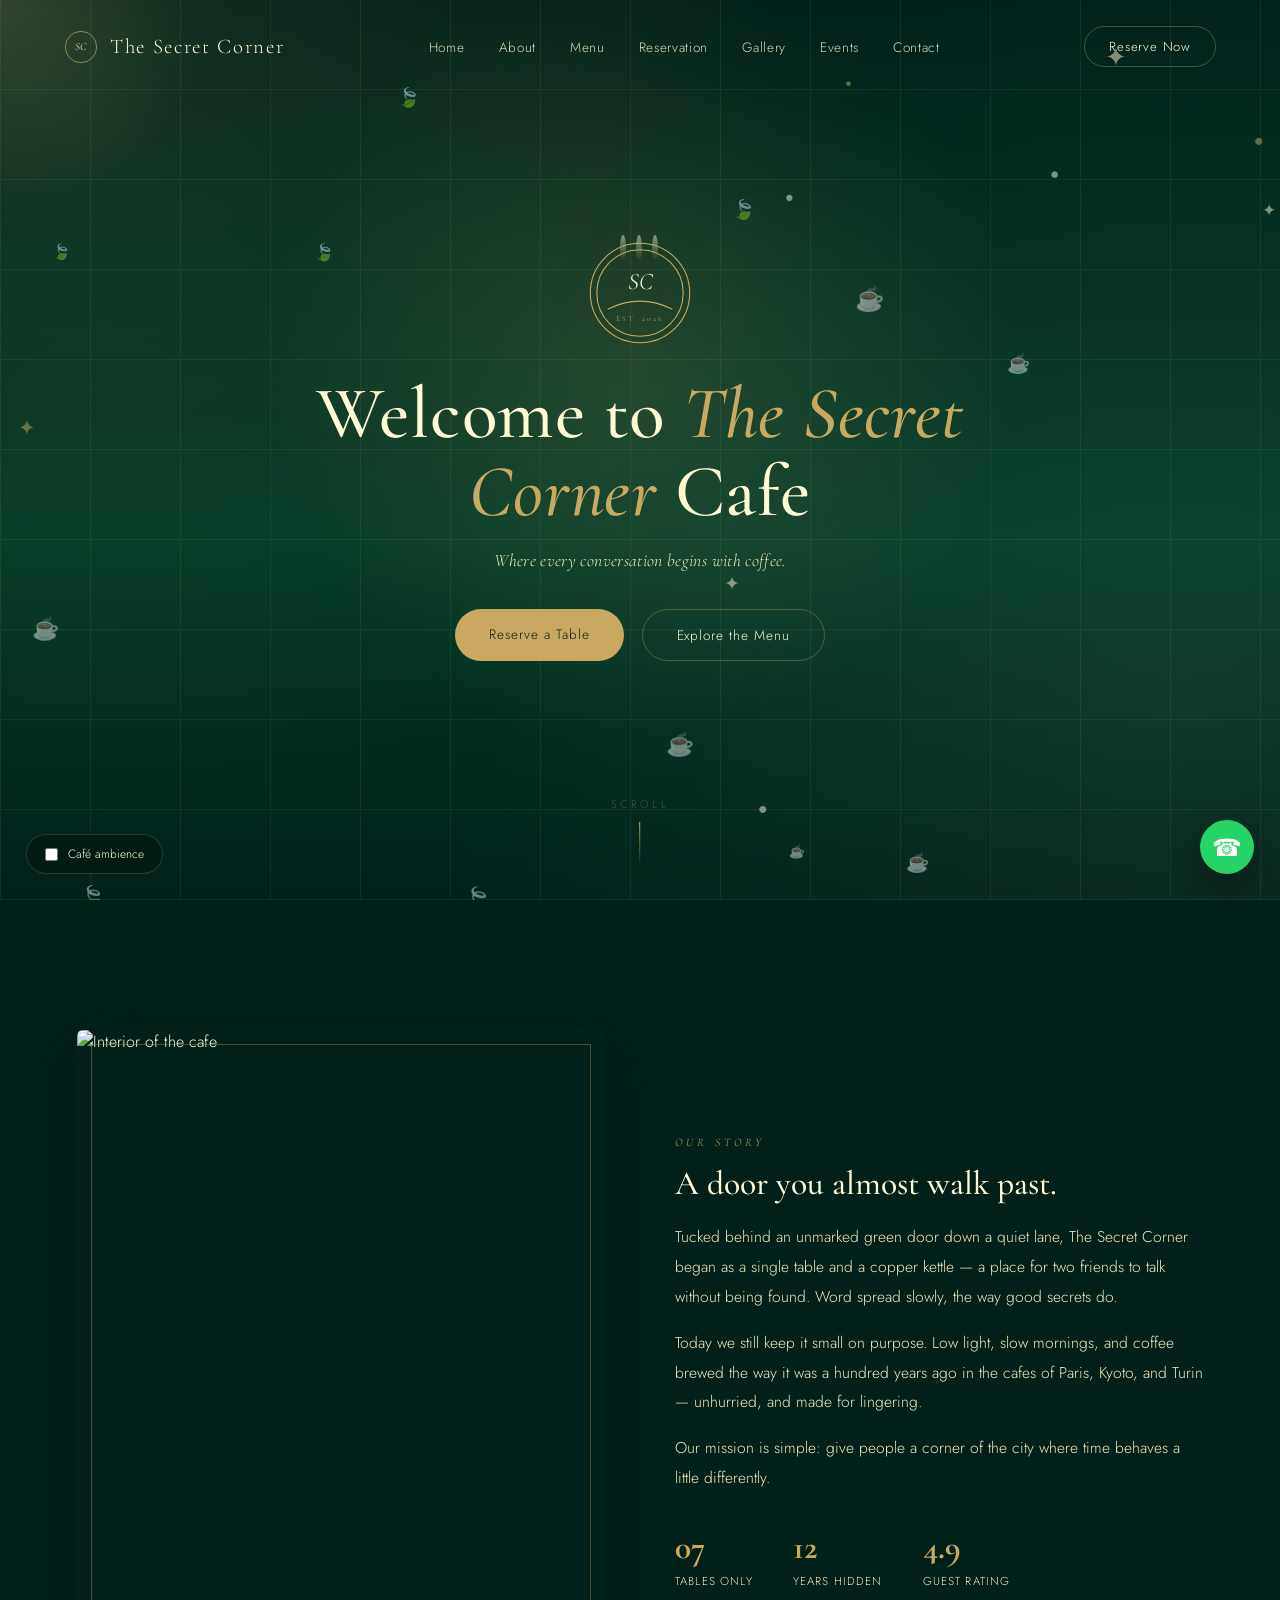
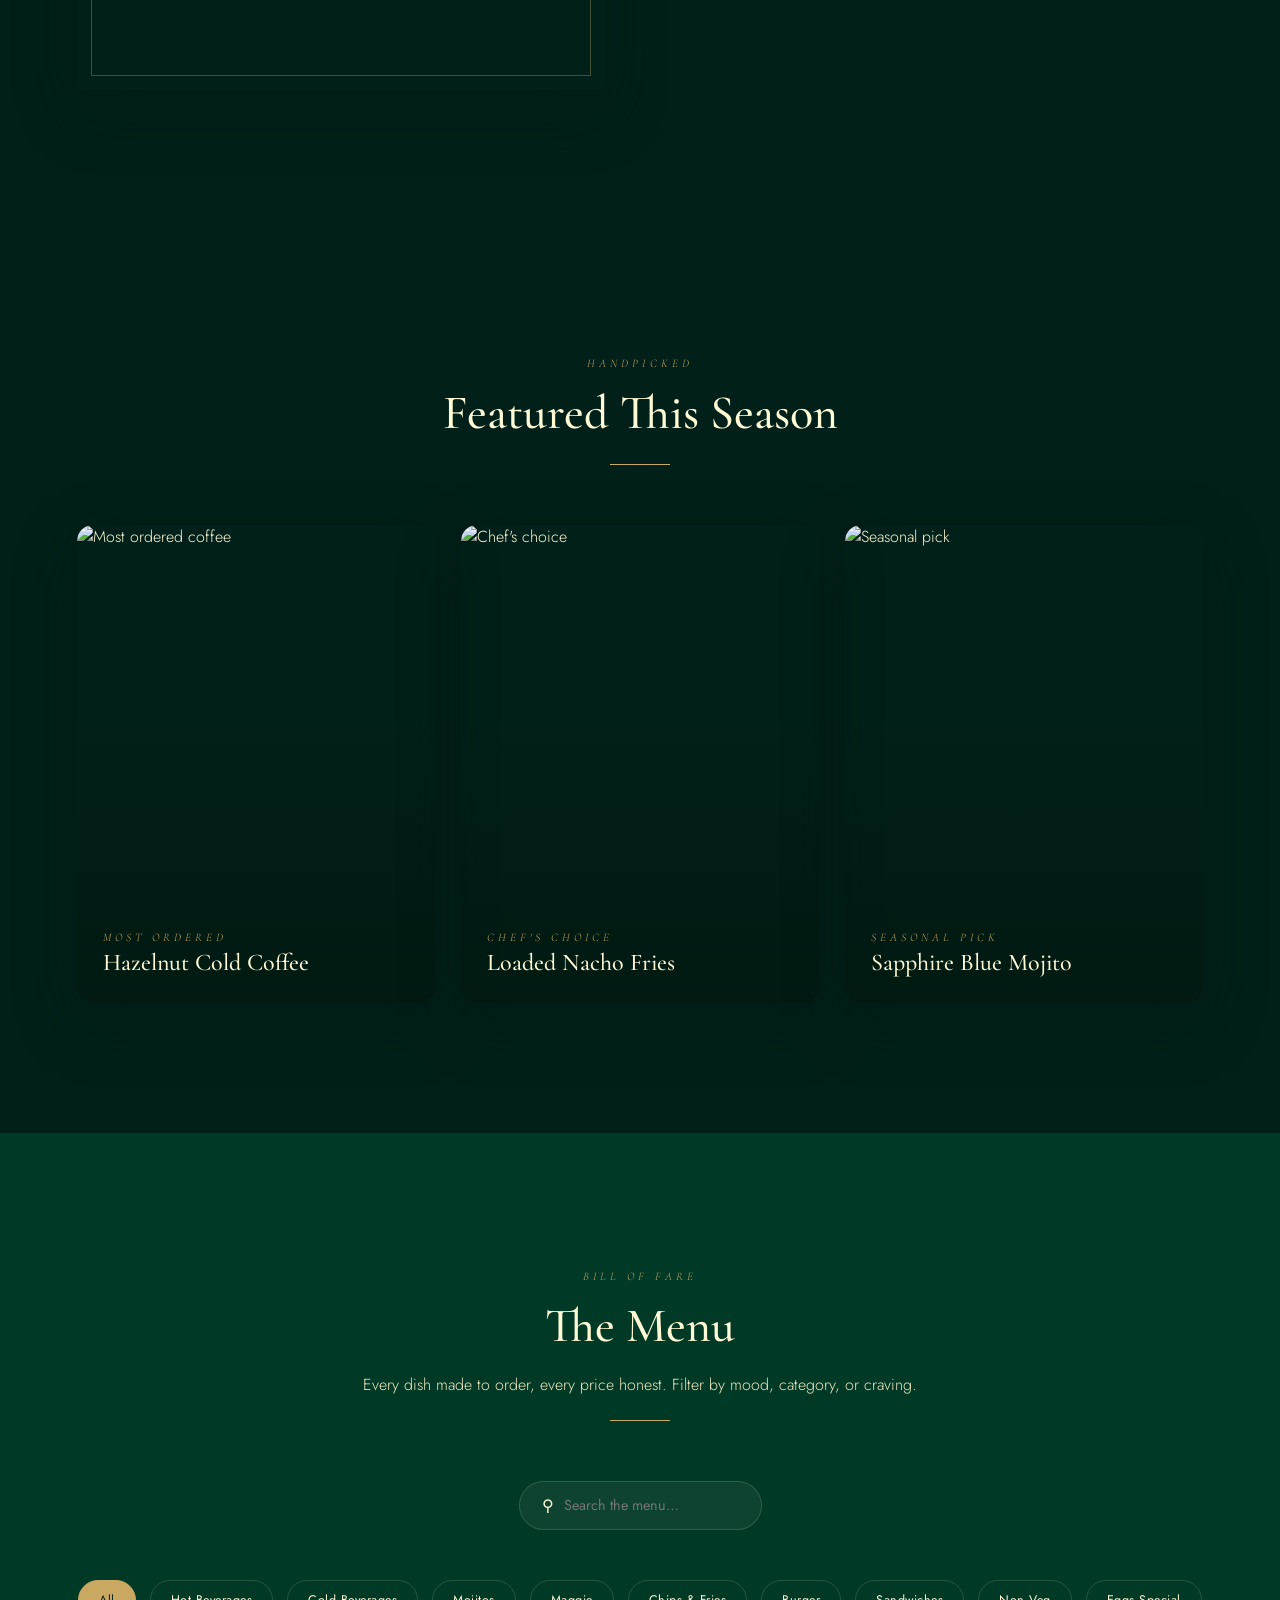
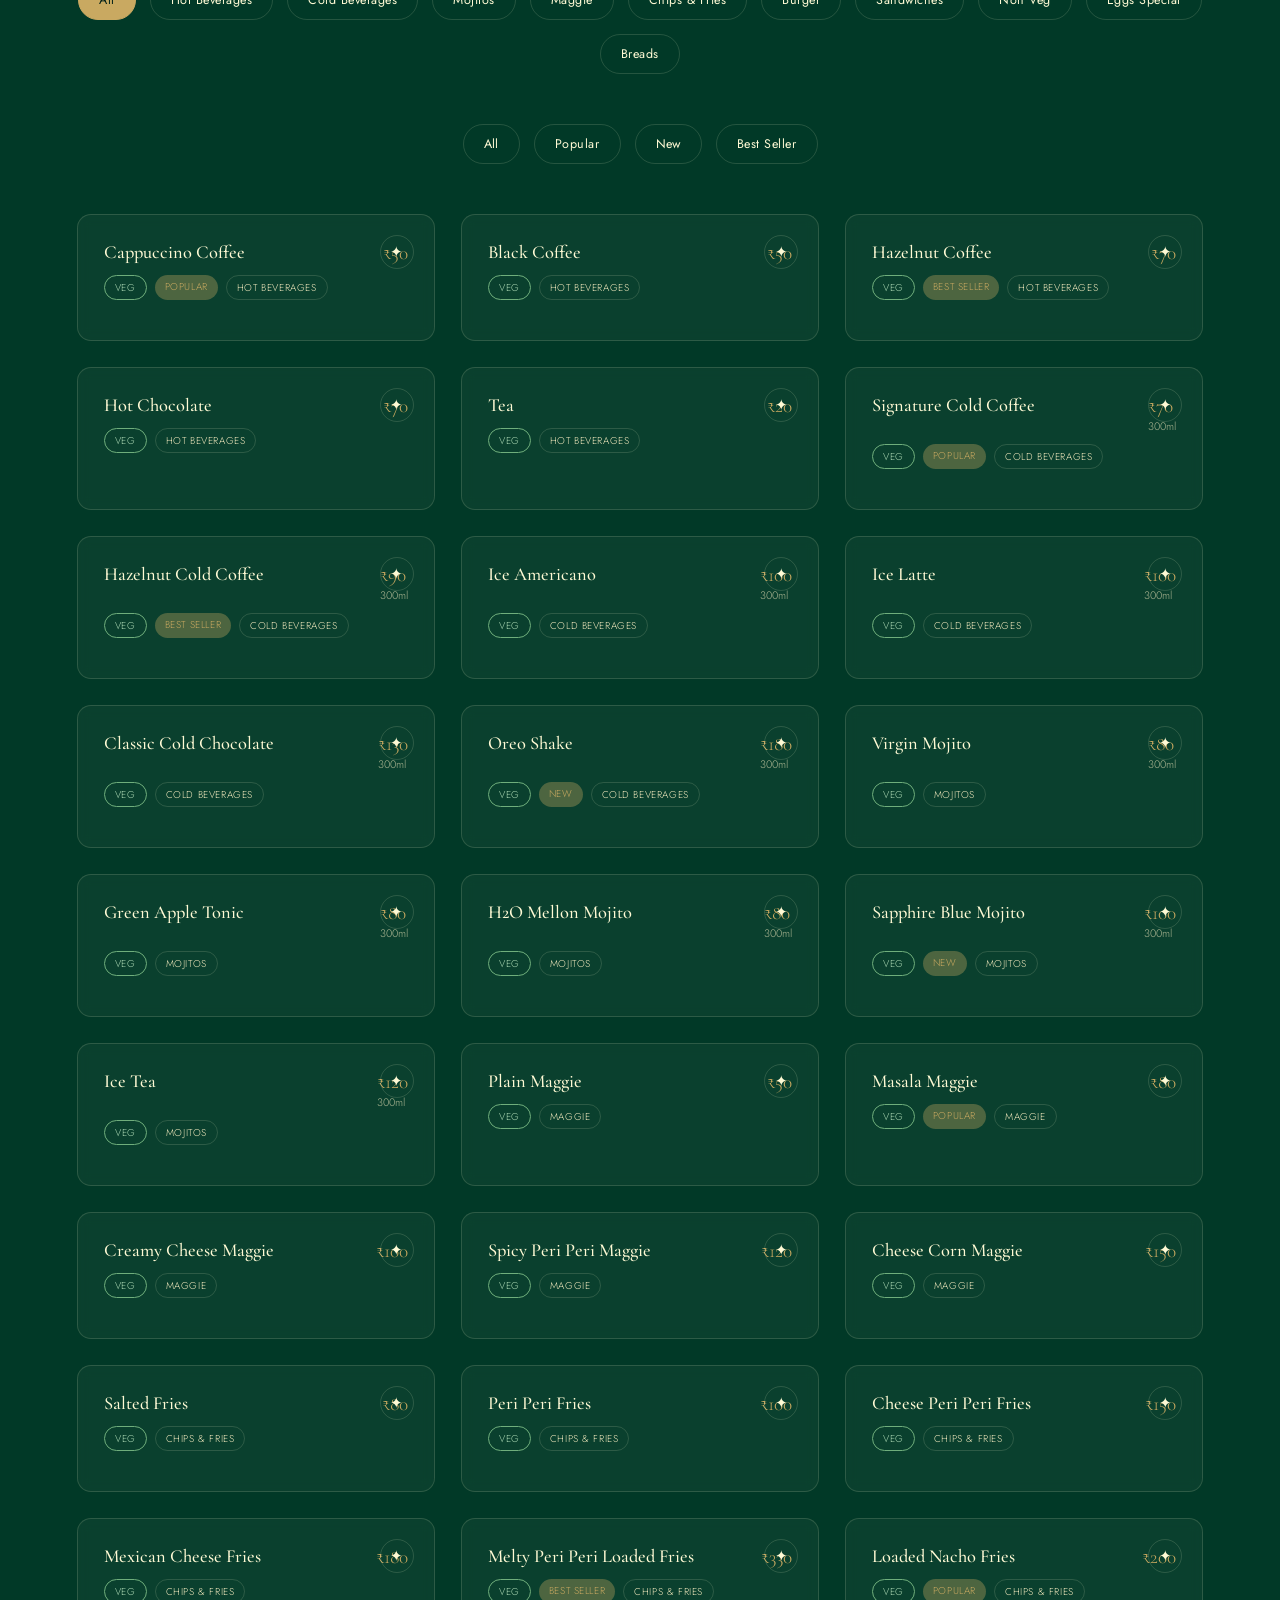
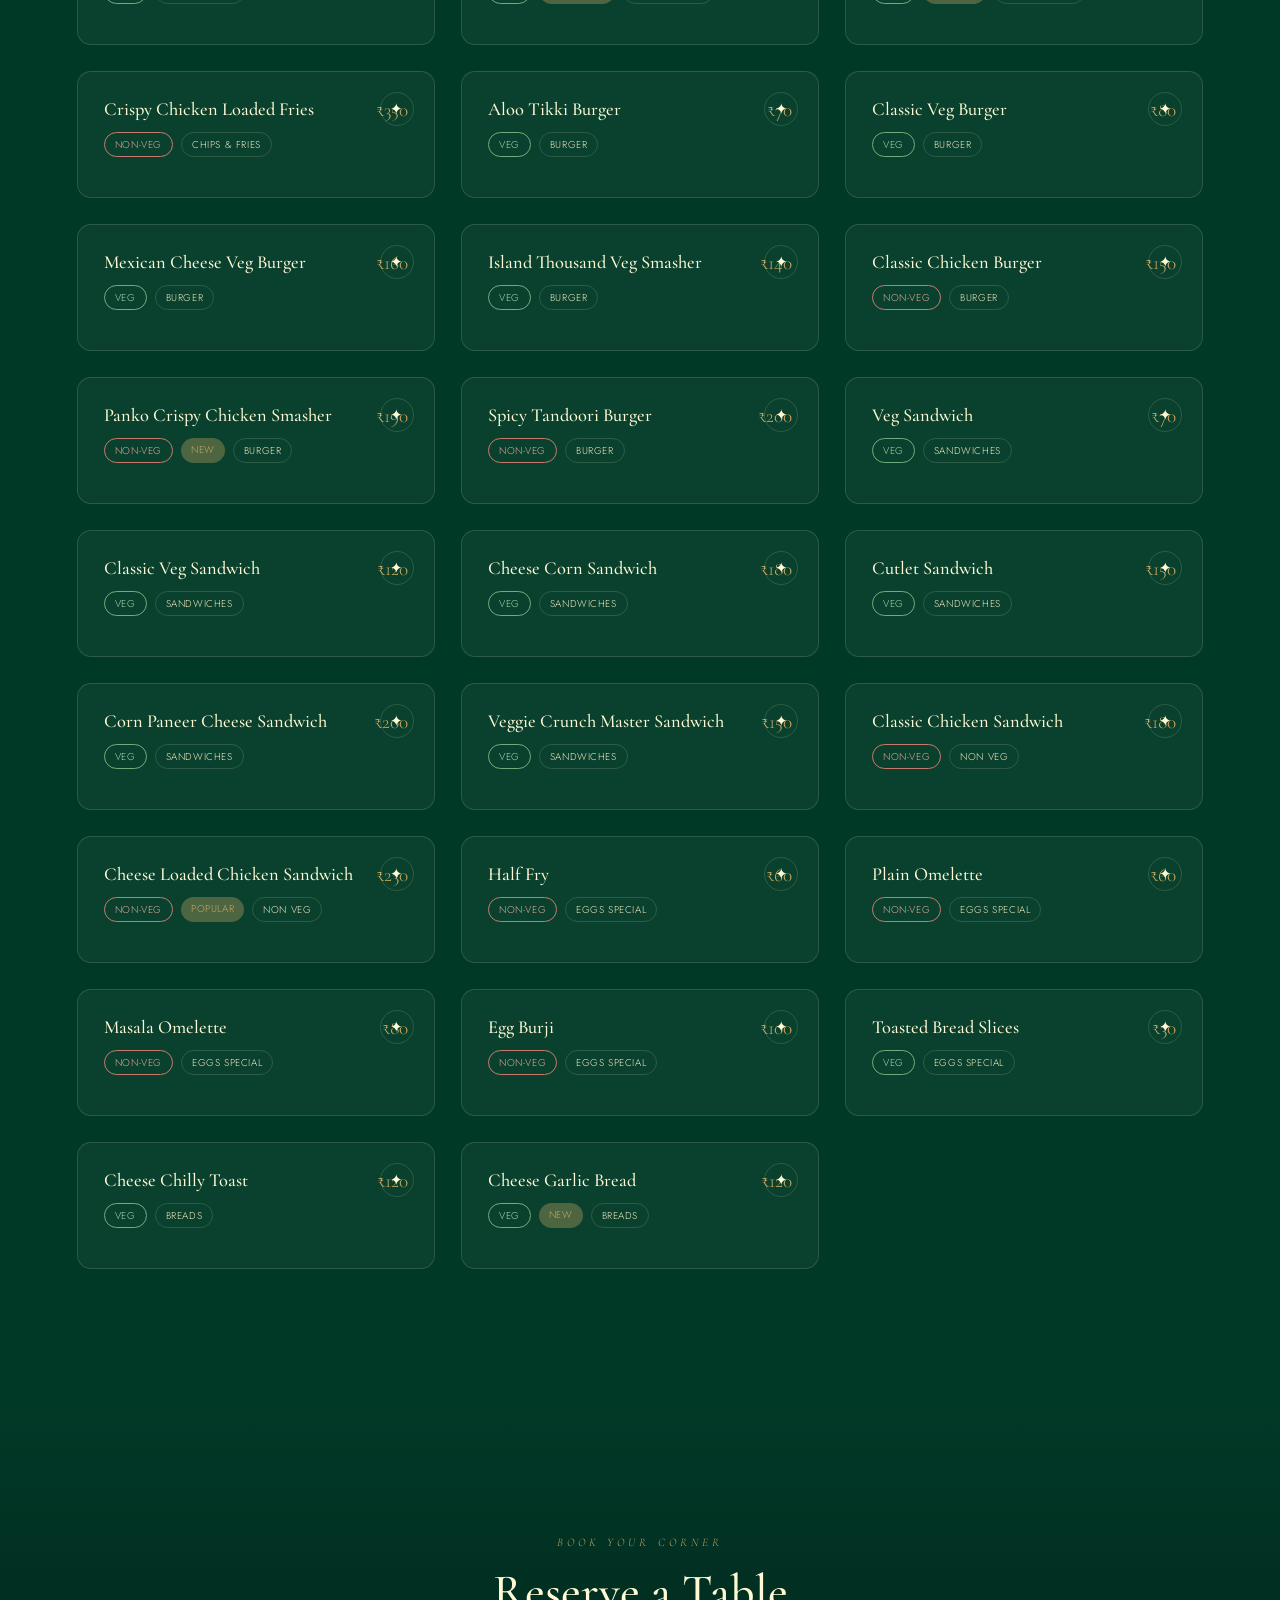
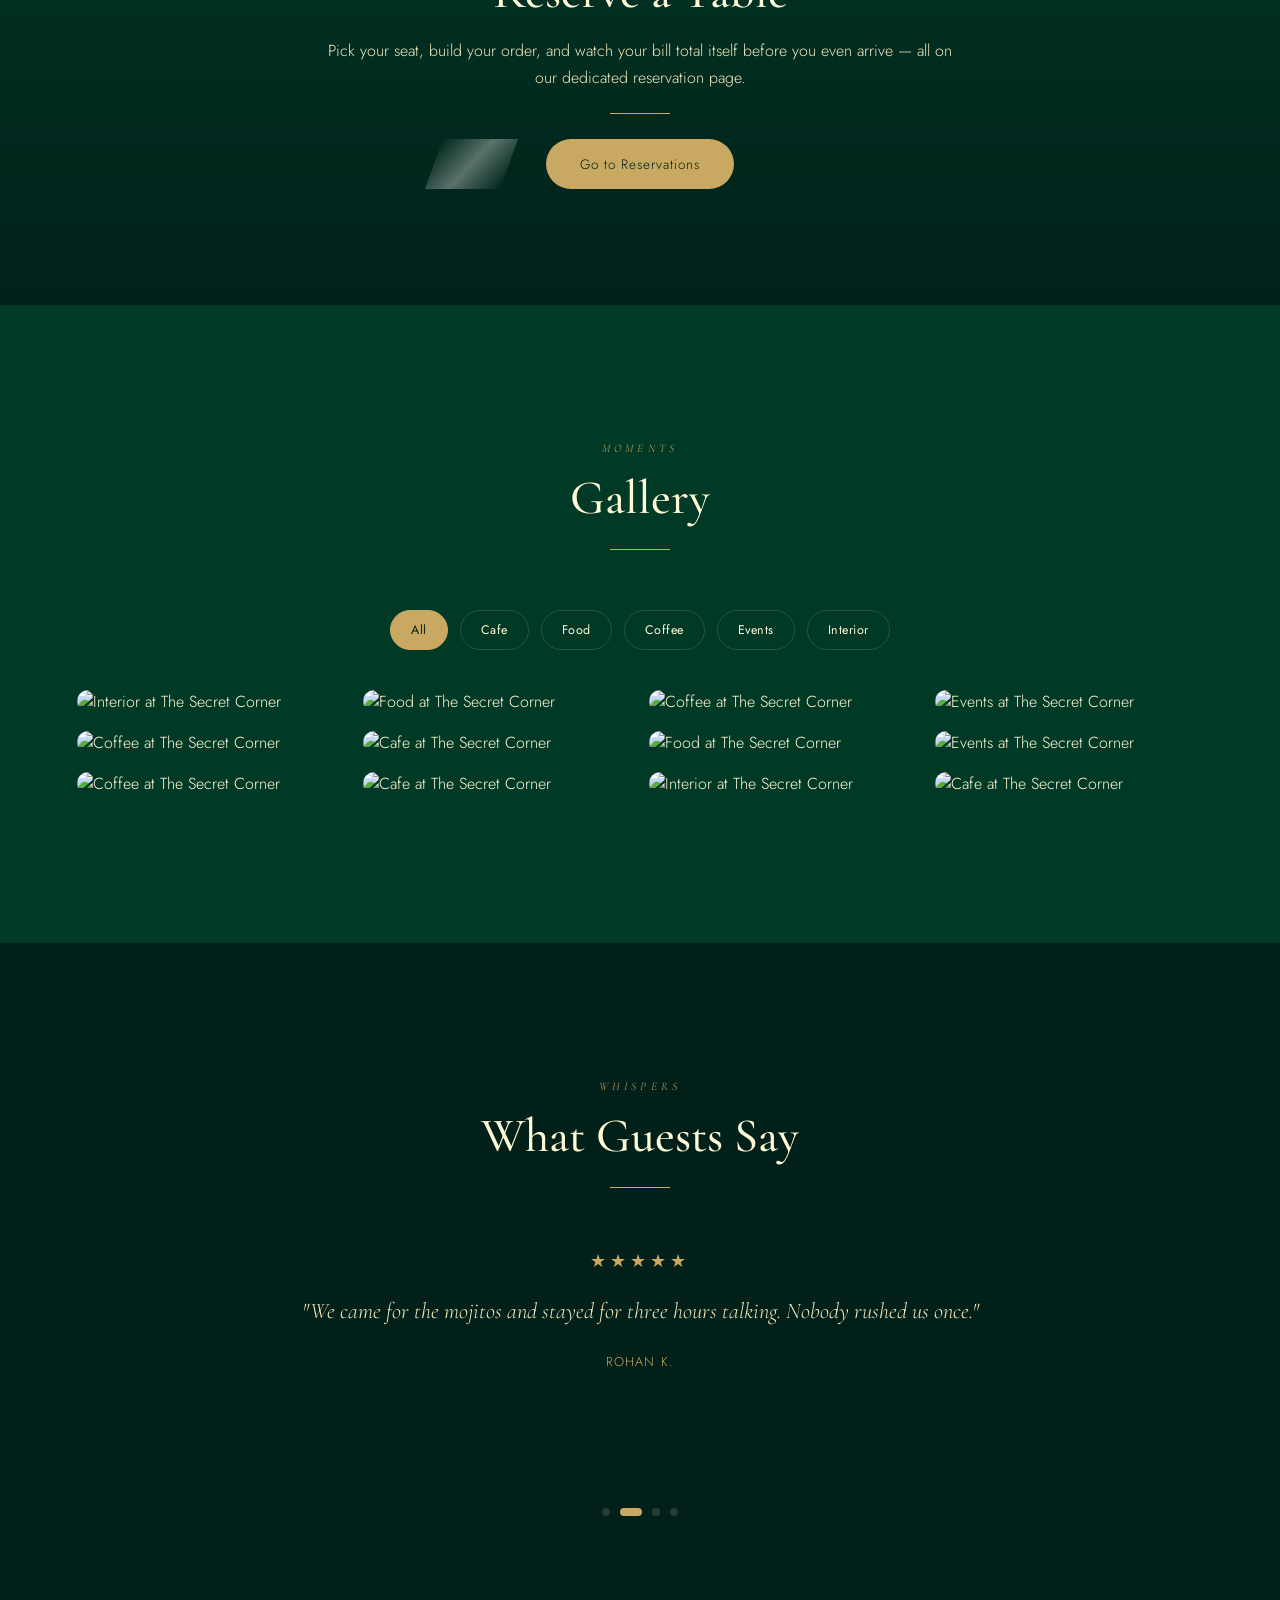
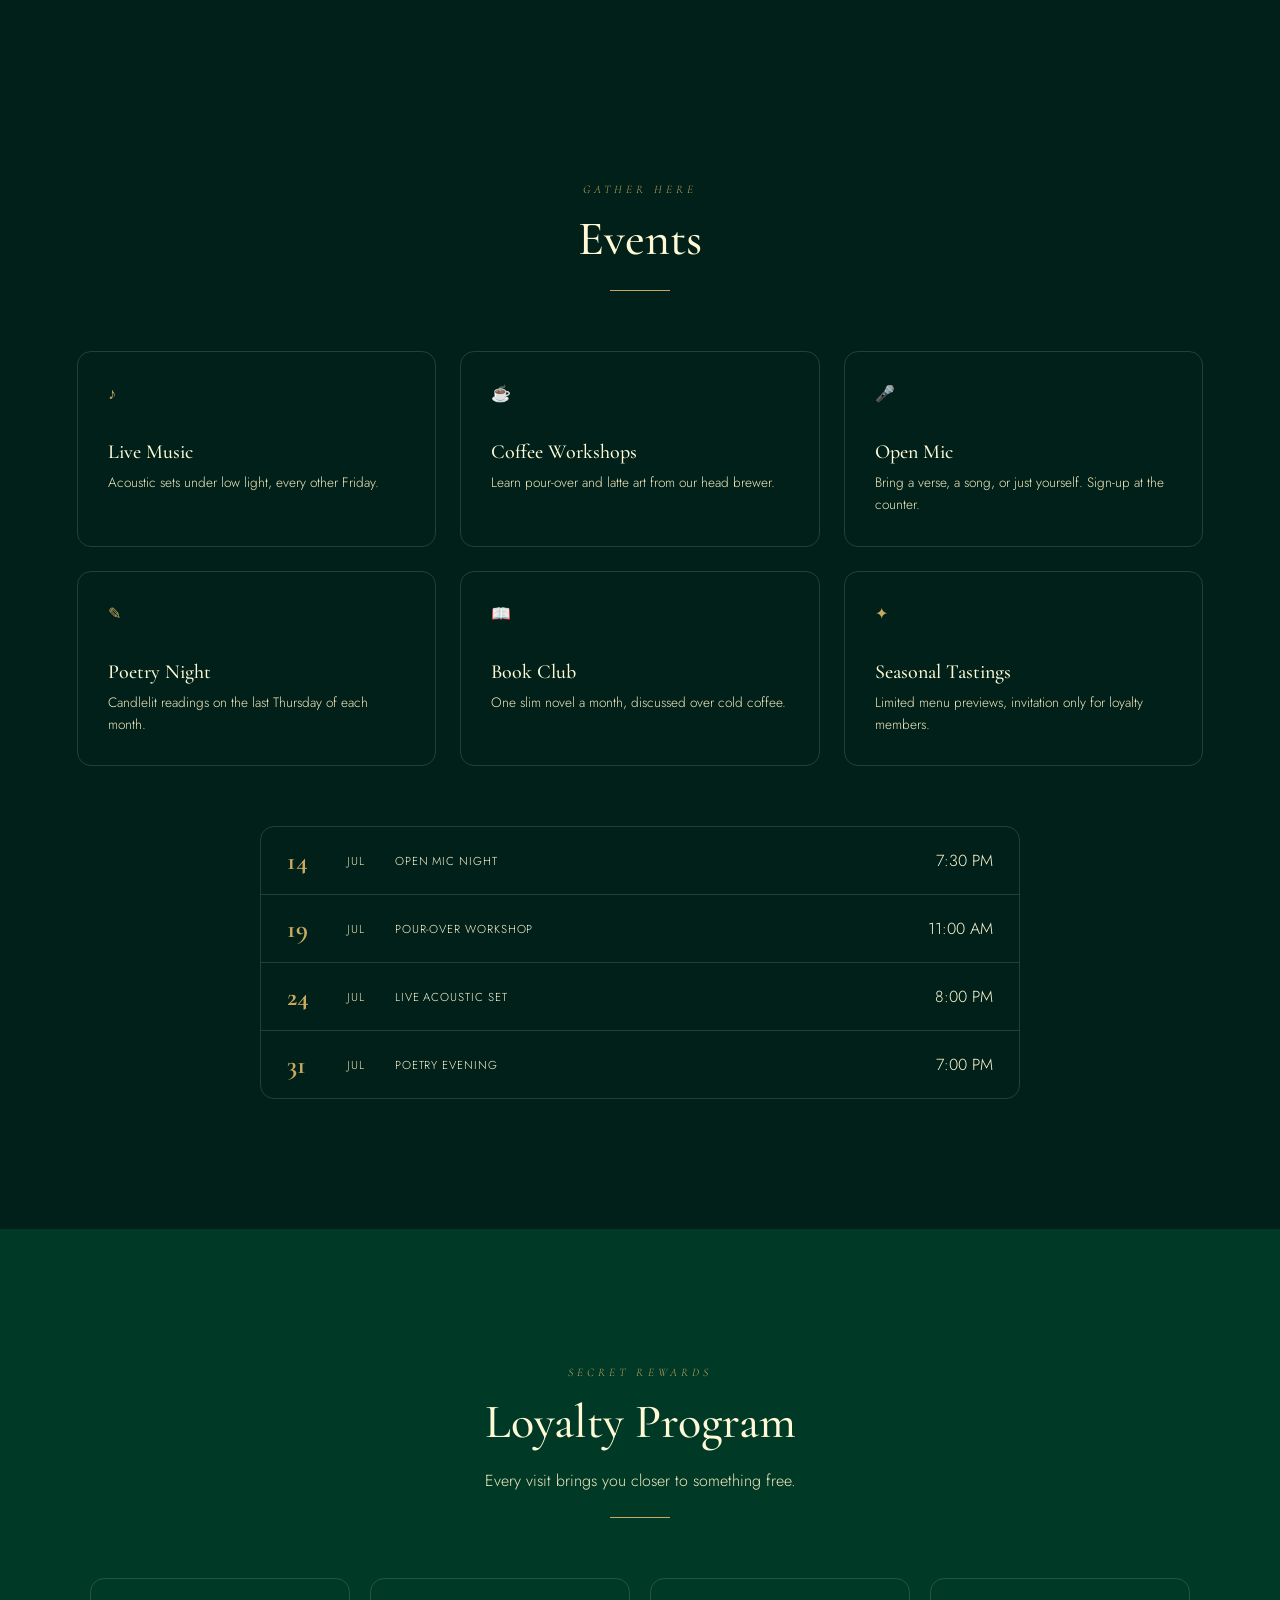
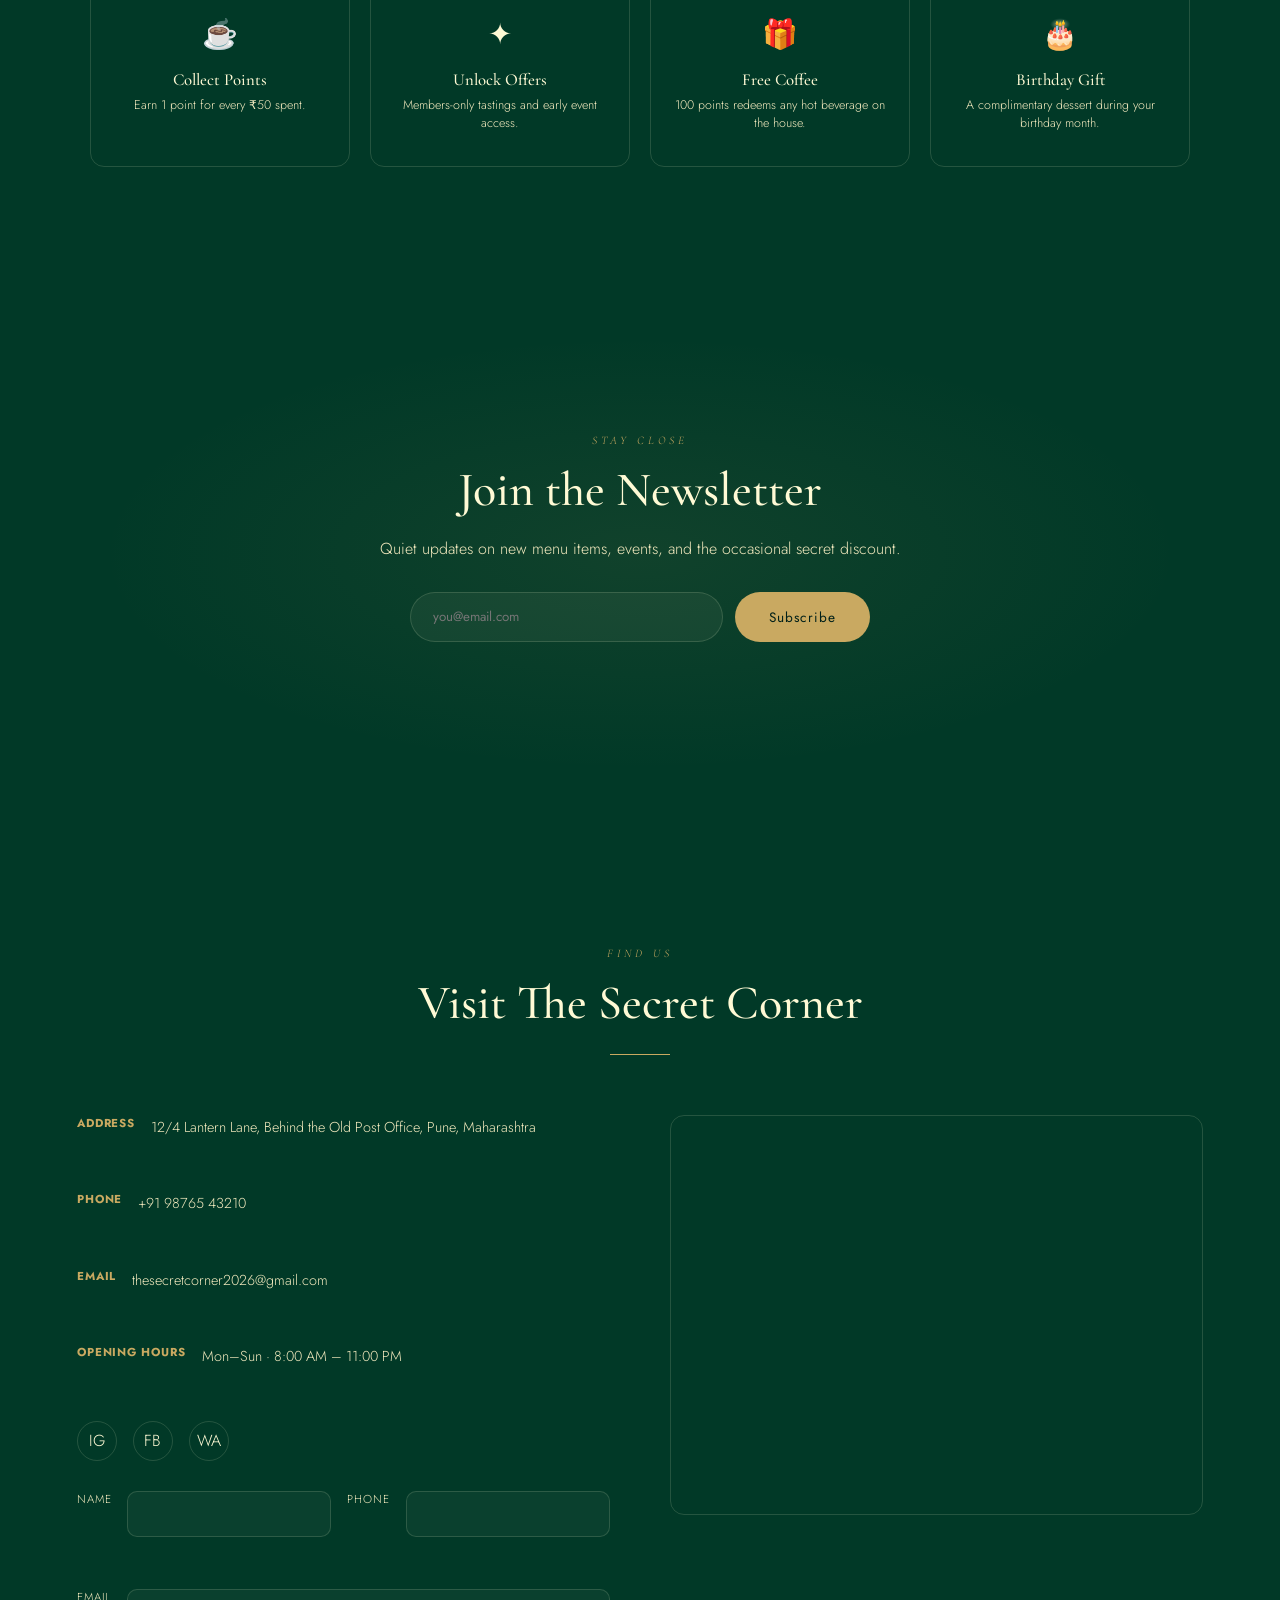
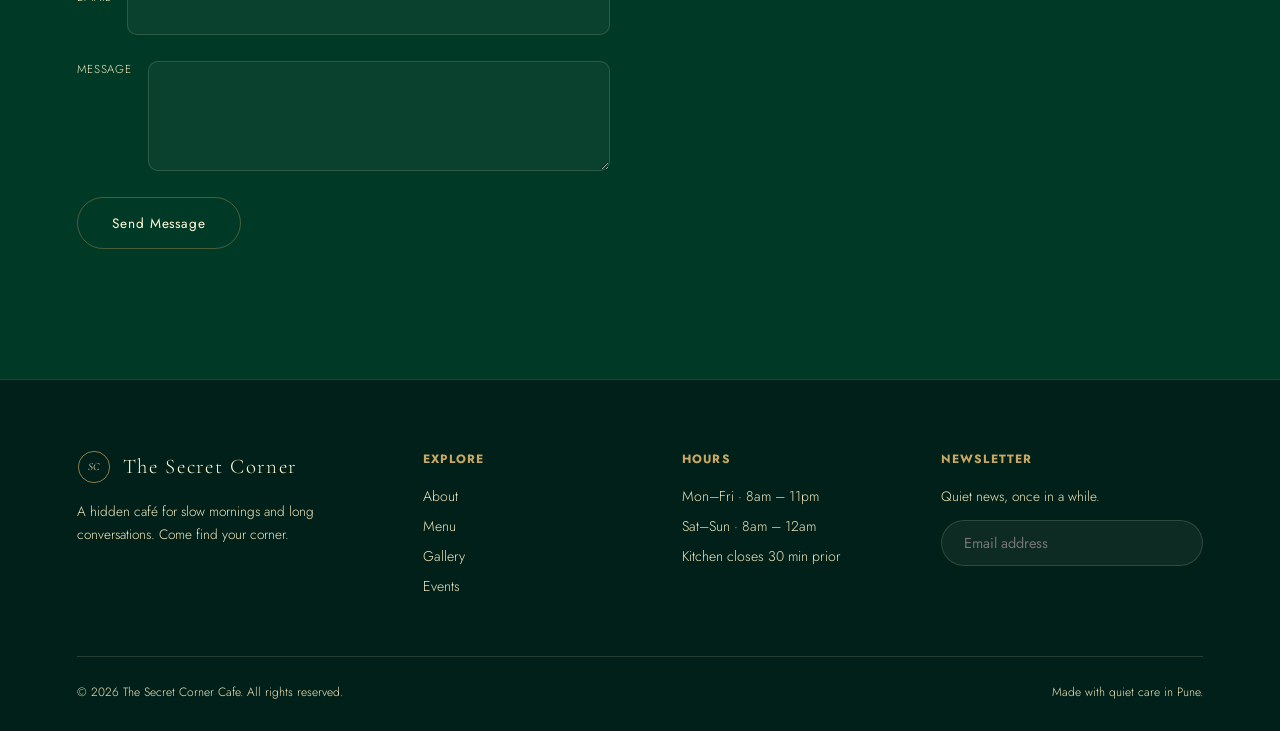
==== index.html @ ad326cc9 "Update index.html" ====
<!DOCTYPE html>
<html lang="en">
<head>
<meta charset="UTF-8">
<meta name="viewport" content="width=device-width, initial-scale=1.0">
<title>The Secret Corner Cafe — A Hidden Table Awaits</title>
<meta name="description" content="The Secret Corner Cafe — an intimate vintage-European hideaway for coffee, conversation, and quiet luxury.">
<link rel="preconnect" href="https://fonts.googleapis.com">
<link href="https://fonts.googleapis.com/css2?family=Cormorant+Garamond:ital,wght@0,400;0,500;0,600;1,400;1,500&family=Jost:wght@300;400;500;600&display=swap" rel="stylesheet">
<link rel="stylesheet" href="style.css">
</head>
<body>

<!-- LOADER -->
<div id="loader">
  <svg class="seal" viewBox="0 0 100 100" fill="none">
    <circle cx="50" cy="50" r="46" stroke="#C9A961" stroke-width="1.5"/>
    <circle cx="50" cy="50" r="38" stroke="#C9A961" stroke-width="1"/>
    <text x="50" y="58" text-anchor="middle" font-family="Cormorant Garamond, serif" font-size="30" fill="#FFFAD5" font-style="italic">SC</text>
  </svg>
  <div class="loader-text">The Secret Corner</div>
</div>

<div id="cursor-glow"></div>

<!-- NAV -->
<nav id="nav">
  <div class="brand">
    <svg viewBox="0 0 100 100" fill="none"><circle cx="50" cy="50" r="46" stroke="#C9A961" stroke-width="2"/><text x="50" y="59" text-anchor="middle" font-family="Cormorant Garamond, serif" font-size="32" fill="#FFFAD5" font-style="italic">SC</text></svg>
    The Secret Corner
  </div>
  <ul class="nav-links">
    <li><a href="#home">Home</a></li>
    <li><a href="#about">About</a></li>
    <li><a href="#menu">Menu</a></li>
    <li><a href="reservation.html">Reservation</a></li>
    <li><a href="#gallery">Gallery</a></li>
    <li><a href="#events">Events</a></li>
    <li><a href="#contact">Contact</a></li>
  </ul>
  <a href="reservation.html" class="nav-cta">Reserve Now</a>
  <div class="burger" onclick="document.getElementById('mmenu').classList.toggle('open')"><span></span><span></span><span></span></div>
</nav>
<div class="mobile-menu" id="mmenu">
  <a href="#home" onclick="closeMobile()">Home</a>
  <a href="#about" onclick="closeMobile()">About</a>
  <a href="#menu" onclick="closeMobile()">Menu</a>
  <a href="reservation.html">Reservation</a>
  <a href="#gallery" onclick="closeMobile()">Gallery</a>
  <a href="#events" onclick="closeMobile()">Events</a>
  <a href="#contact" onclick="closeMobile()">Contact</a>
</div>

<!-- HERO -->
<header class="hero" id="home">
  <div class="hero-bg-lines"></div>
  <div class="floaters" id="floaters"></div>
  <div class="hero-inner">
    <div style="position:relative">
      <div class="steam"><span></span><span></span><span></span></div>
      <svg class="hero-seal" viewBox="0 0 100 100" fill="none">
        <circle cx="50" cy="50" r="46" stroke="#C9A961" stroke-width="1"/>
        <circle cx="50" cy="50" r="40" stroke="#C9A961" stroke-width="1"/>
        <path d="M20 65 Q50 50 80 65" stroke="#C9A961" stroke-width="1" fill="none"/>
        <text x="50" y="46" text-anchor="middle" font-family="Cormorant Garamond, serif" font-size="22" fill="#FFFAD5" font-style="italic">SC</text>
        <text x="50" y="76" text-anchor="middle" font-family="Cormorant Garamond, serif" font-size="7" fill="#C9A961" letter-spacing="2">EST. 2026</text>
      </svg>
    </div>
    <h1>Welcome to <em>The Secret Corner</em> Cafe</h1>
    <p class="sub">Where every conversation begins with coffee.</p>
    <div class="btn-row">
      <a href="reservation.html" class="btn btn-gold">Reserve a Table</a>
      <a href="#menu" class="btn btn-outline">Explore the Menu</a>
    </div>
  </div>
  <div class="scroll-cue">Scroll</div>
</header>

<!-- ABOUT -->
<section class="about" id="about">
  <div class="about-grid">
    <div class="about-art reveal">
      <img src="https://images.unsplash.com/photo-1554118811-1e0d58224f24?q=80&w=1000&auto=format&fit=crop" alt="Interior of the cafe">
    </div>
    <div class="about-text reveal">
      <span class="eyebrow">Our Story</span>
      <h3>A door you almost walk past.</h3>
      <p>Tucked behind an unmarked green door down a quiet lane, The Secret Corner began as a single table and a copper kettle — a place for two friends to talk without being found. Word spread slowly, the way good secrets do.</p>
      <p>Today we still keep it small on purpose. Low light, slow mornings, and coffee brewed the way it was a hundred years ago in the cafes of Paris, Kyoto, and Turin — unhurried, and made for lingering.</p>
      <p>Our mission is simple: give people a corner of the city where time behaves a little differently.</p>
      <div class="about-stats">
        <div><b>07</b><span>Tables Only</span></div>
        <div><b>12</b><span>Years Hidden</span></div>
        <div><b>4.9</b><span>Guest Rating</span></div>
      </div>
    </div>
  </div>
</section>

<!-- FEATURED -->
<section class="featured">
  <div class="section-head reveal">
    <span class="eyebrow">Handpicked</span>
    <h2>Featured This Season</h2>
    <div class="divider"></div>
  </div>
  <div class="feat-row">
    <div class="feat-card reveal">
      <img src="https://images.unsplash.com/photo-1517701604599-bb29b565090c?q=80&w=900&auto=format&fit=crop" alt="Most ordered coffee">
      <div class="feat-overlay"><span class="eyebrow">Most Ordered</span><h3>Hazelnut Cold Coffee</h3></div>
    </div>
    <div class="feat-card reveal">
      <img src="https://images.unsplash.com/photo-1509440159596-0249088772ff?q=80&w=900&auto=format&fit=crop" alt="Chef's choice">
      <div class="feat-overlay"><span class="eyebrow">Chef's Choice</span><h3>Loaded Nacho Fries</h3></div>
    </div>
    <div class="feat-card reveal">
      <img src="https://images.unsplash.com/photo-1461023058943-07fcbe16d735?q=80&w=900&auto=format&fit=crop" alt="Seasonal pick">
      <div class="feat-overlay"><span class="eyebrow">Seasonal Pick</span><h3>Sapphire Blue Mojito</h3></div>
    </div>
  </div>
</section>

<!-- MENU -->
<section id="menu">
  <div class="section-head reveal">
    <span class="eyebrow">Bill of Fare</span>
    <h2>The Menu</h2>
    <p>Every dish made to order, every price honest. Filter by mood, category, or craving.</p>
    <div class="divider"></div>
  </div>

  <div class="menu-controls reveal">
    <div class="search-box">
      <span>&#9906;</span>
      <input type="text" id="menuSearch" placeholder="Search the menu…">
    </div>
  </div>
  <div class="menu-controls reveal" id="catChips"></div>
  <div class="menu-controls reveal">
    <button class="chip" data-tag="all">All</button>
    <button class="chip" data-tag="popular">Popular</button>
    <button class="chip" data-tag="new">New</button>
    <button class="chip" data-tag="bestseller">Best Seller</button>
  </div>

  <div class="menu-grid" id="menuGrid"></div>
</section>

<!-- RESERVATION TEASER -->
<section class="reservation" id="reserve" style="text-align:center">
  <div class="section-head reveal" style="margin-bottom:38px">
    <span class="eyebrow">Book Your Corner</span>
    <h2>Reserve a Table</h2>
    <p>Pick your seat, build your order, and watch your bill total itself before you even arrive — all on our dedicated reservation page.</p>
    <div class="divider"></div>
  </div>
  <a href="reservation.html" class="btn btn-gold reveal">Go to Reservations</a>
</section>

<!-- GALLERY -->
<section id="gallery">
  <div class="section-head reveal">
    <span class="eyebrow">Moments</span>
    <h2>Gallery</h2>
    <div class="divider"></div>
  </div>
  <div class="gallery-filters reveal" id="galFilters"></div>
  <div class="masonry" id="masonry"></div>
</section>
<div class="lightbox" id="lightbox">
  <span class="lightbox-close" onclick="closeLightbox()">&times;</span>
  <img id="lightboxImg" src="" alt="">
</div>

<!-- TESTIMONIALS -->
<section style="background:var(--forest-2)">
  <div class="section-head reveal">
    <span class="eyebrow">Whispers</span>
    <h2>What Guests Say</h2>
    <div class="divider"></div>
  </div>
  <div class="testi-wrap" id="testiWrap"></div>
  <div class="testi-dots" id="testiDots"></div>
</section>

<!-- EVENTS -->
<section class="events" id="events">
  <div class="section-head reveal">
    <span class="eyebrow">Gather Here</span>
    <h2>Events</h2>
    <div class="divider"></div>
  </div>
  <div class="events-grid">
    <div class="event-card reveal"><div class="event-icon">♪</div><h4>Live Music</h4><p>Acoustic sets under low light, every other Friday.</p></div>
    <div class="event-card reveal"><div class="event-icon">☕</div><h4>Coffee Workshops</h4><p>Learn pour-over and latte art from our head brewer.</p></div>
    <div class="event-card reveal"><div class="event-icon">🎤</div><h4>Open Mic</h4><p>Bring a verse, a song, or just yourself. Sign-up at the counter.</p></div>
    <div class="event-card reveal"><div class="event-icon">✎</div><h4>Poetry Night</h4><p>Candlelit readings on the last Thursday of each month.</p></div>
    <div class="event-card reveal"><div class="event-icon">📖</div><h4>Book Club</h4><p>One slim novel a month, discussed over cold coffee.</p></div>
    <div class="event-card reveal"><div class="event-icon">✦</div><h4>Seasonal Tastings</h4><p>Limited menu previews, invitation only for loyalty members.</p></div>
  </div>
  <div class="calendar reveal" id="calendar"></div>
</section>

<!-- LOYALTY -->
<section>
  <div class="section-head reveal">
    <span class="eyebrow">Secret Rewards</span>
    <h2>Loyalty Program</h2>
    <p>Every visit brings you closer to something free.</p>
    <div class="divider"></div>
  </div>
  <div class="loyalty-grid">
    <div class="loyalty-card reveal"><div class="loyalty-icon">☕</div><h4>Collect Points</h4><p>Earn 1 point for every ₹50 spent.</p></div>
    <div class="loyalty-card reveal"><div class="loyalty-icon">✦</div><h4>Unlock Offers</h4><p>Members-only tastings and early event access.</p></div>
    <div class="loyalty-card reveal"><div class="loyalty-icon">🎁</div><h4>Free Coffee</h4><p>100 points redeems any hot beverage on the house.</p></div>
    <div class="loyalty-card reveal"><div class="loyalty-icon">🎂</div><h4>Birthday Gift</h4><p>A complimentary dessert during your birthday month.</p></div>
  </div>
</section>

<!-- NEWSLETTER -->
<section class="newsletter">
  <div class="section-head reveal" style="margin-bottom:0">
    <span class="eyebrow">Stay Close</span>
    <h2>Join the Newsletter</h2>
    <p>Quiet updates on new menu items, events, and the occasional secret discount.</p>
  </div>
  <form class="news-form reveal" id="newsForm">
    <input type="email" required placeholder="you@email.com">
    <button class="btn btn-gold" type="submit">Subscribe</button>
  </form>
  <div class="news-success" id="newsSuccess">✦ You're on the list — welcome to the corner.</div>
</section>

<!-- CONTACT -->
<section id="contact">
  <div class="section-head reveal">
    <span class="eyebrow">Find Us</span>
    <h2>Visit The Secret Corner</h2>
    <div class="divider"></div>
  </div>
  <div class="contact-grid">
    <div class="contact-info reveal">
      <div><div><b>Address</b><p>12/4 Lantern Lane, Behind the Old Post Office, Pune, Maharashtra</p></div></div>
      <div><div><b>Phone</b><p>+91 98765 43210</p></div></div>
      <div><div><b>Email</b><p>thesecretcorner2026@gmail.com</p></div></div>
      <div><div><b>Opening Hours</b><p>Mon–Sun · 8:00 AM – 11:00 PM</p></div></div>
      <div class="socials">
        <a href="#" aria-label="Instagram">IG</a>
        <a href="#" aria-label="Facebook">FB</a>
        <a href="#" aria-label="WhatsApp">WA</a>
      </div>
      <form class="contact-form" id="contactForm" style="margin-top:30px">
        <div class="form-row">
          <div class="field"><label>Name</label><input type="text" required></div>
          <div class="field"><label>Phone</label><input type="tel"></div>
        </div>
        <div class="field"><label>Email</label><input type="email" required></div>
        <div class="field"><label>Message</label><textarea required></textarea></div>
        <button class="btn btn-outline" type="submit">Send Message</button>
      </form>
    </div>
    <div class="map-embed reveal">
      <iframe src="https://maps.google.com/maps?q=Pune,Maharashtra&t=&z=13&ie=UTF8&iwloc=&output=embed" loading="lazy"></iframe>
    </div>
  </div>
</section>

<!-- FOOTER -->
<footer>
  <div class="foot-grid">
    <div>
      <div class="brand" style="margin-bottom:16px">
        <svg viewBox="0 0 100 100" fill="none" width="34" height="34"><circle cx="50" cy="50" r="46" stroke="#C9A961" stroke-width="2"/><text x="50" y="59" text-anchor="middle" font-family="Cormorant Garamond, serif" font-size="32" fill="#FFFAD5" font-style="italic">SC</text></svg>
        The Secret Corner
      </div>
      <p style="color:var(--cream-dim);font-size:.85rem;line-height:1.7;max-width:280px">A hidden café for slow mornings and long conversations. Come find your corner.</p>
    </div>
    <div>
      <h5>Explore</h5>
      <ul>
        <li><a href="#about">About</a></li>
        <li><a href="#menu">Menu</a></li>
        <li><a href="#gallery">Gallery</a></li>
        <li><a href="#events">Events</a></li>
      </ul>
    </div>
    <div>
      <h5>Hours</h5>
      <ul>
        <li>Mon–Fri · 8am – 11pm</li>
        <li>Sat–Sun · 8am – 12am</li>
        <li>Kitchen closes 30 min prior</li>
      </ul>
    </div>
    <div>
      <h5>Newsletter</h5>
      <p style="color:var(--cream-dim);font-size:.85rem;margin-bottom:14px">Quiet news, once in a while.</p>
      <div class="search-box" style="border-radius:100px">
        <input type="email" placeholder="Email address">
      </div>
    </div>
  </div>
  <div class="foot-bottom">
    <span>© 2026 The Secret Corner Cafe. All rights reserved.</span>
    <span>Made with quiet care in Pune.</span>
  </div>
</footer>

<!-- FLOATING UI -->
<a href="https://wa.me/919876543210" target="_blank" class="whatsapp-fab" aria-label="Chat on WhatsApp">☎</a>
<button class="scrolltop-fab" id="scrollTop" aria-label="Scroll to top">↑</button>
<div class="ambient-toggle"><input type="checkbox" id="ambientToggle"><span>Café ambience</span></div>

<script src="https://cdn.jsdelivr.net/npm/@supabase/supabase-js@2/dist/umd/supabase.js"></script>
<script>
const SUPABASE_URL='https://wfenmrqkxqaaruwydapr.supabase.co';
const SUPABASE_KEY='sb_publishable_FGUU0yM-9VJfmoSn8L6bwA_l4bQNzu6';
const sb=window.supabase.createClient(SUPABASE_URL,SUPABASE_KEY);
</script>
<script>
/* ---------------- LOADER ---------------- */
window.addEventListener('load',()=>{
  setTimeout(()=>document.getElementById('loader').classList.add('hidden'),700);
});

/* ---------------- MOBILE NAV ---------------- */
function closeMobile(){document.getElementById('mmenu').classList.remove('open')}

/* ---------------- NAV SCROLL + SCROLLTOP ---------------- */
const navEl=document.getElementById('nav');
const scrollTopBtn=document.getElementById('scrollTop');
window.addEventListener('scroll',()=>{
  navEl.classList.toggle('scrolled',window.scrollY>40);
  scrollTopBtn.classList.toggle('show',window.scrollY>600);
});
scrollTopBtn.addEventListener('click',()=>window.scrollTo({top:0,behavior:'smooth'}));

/* ---------------- CURSOR GLOW + HERO PARALLAX ---------------- */
const glow=document.getElementById('cursor-glow');
const heroEl=document.querySelector('.hero');
document.addEventListener('mousemove',e=>{
  glow.style.left=e.clientX+'px';glow.style.top=e.clientY+'px';
  const r=heroEl.getBoundingClientRect();
  if(e.clientY<r.bottom){
    heroEl.style.setProperty('--mx',((e.clientX-r.left)/r.width*100)+'%');
    heroEl.style.setProperty('--my',((e.clientY-r.top)/r.height*100)+'%');
  }
});

/* ---------------- FLOATING PARTICLES ---------------- */
const floatersEl=document.getElementById('floaters');
const shapes=['🍃','☕','●','✦'];
for(let i=0;i<22;i++){
  const s=document.createElement('span');
  s.textContent=shapes[i%shapes.length];
  s.style.left=Math.random()*100+'%';
  s.style.top=Math.random()*100+'%';
  s.style.fontSize=(10+Math.random()*16)+'px';
  s.style.color= i%3===0 ? '#C9A961' : '#FFFAD5';
  s.style.animationDuration=(6+Math.random()*8)+'s';
  s.style.animationDelay=(Math.random()*5)+'s';
  floatersEl.appendChild(s);
}

/* ---------------- SCROLL REVEAL ---------------- */
const io=new IntersectionObserver((entries)=>{
  entries.forEach(en=>{ if(en.isIntersecting){ en.target.classList.add('in'); io.unobserve(en.target);} });
},{threshold:.15});
document.querySelectorAll('.reveal').forEach(el=>io.observe(el));

/* ---------------- MENU DATA ---------------- */
const menuData=[
 {n:"Cappuccino Coffee",p:50,cat:"Hot Beverages",veg:true,tag:"popular"},
 {n:"Black Coffee",p:50,cat:"Hot Beverages",veg:true},
 {n:"Hazelnut Coffee",p:70,cat:"Hot Beverages",veg:true,tag:"bestseller"},
 {n:"Hot Chocolate",p:70,cat:"Hot Beverages",veg:true},
 {n:"Tea",p:20,cat:"Hot Beverages",veg:true},
 {n:"Signature Cold Coffee",p:70,u:"300ml",cat:"Cold Beverages",veg:true,tag:"popular"},
 {n:"Hazelnut Cold Coffee",p:90,u:"300ml",cat:"Cold Beverages",veg:true,tag:"bestseller"},
 {n:"Ice Americano",p:100,u:"300ml",cat:"Cold Beverages",veg:true},
 {n:"Ice Latte",p:100,u:"300ml",cat:"Cold Beverages",veg:true},
 {n:"Classic Cold Chocolate",p:130,u:"300ml",cat:"Cold Beverages",veg:true},
 {n:"Oreo Shake",p:180,u:"300ml",cat:"Cold Beverages",veg:true,tag:"new"},
 {n:"Virgin Mojito",p:80,u:"300ml",cat:"Mojitos",veg:true},
 {n:"Green Apple Tonic",p:80,u:"300ml",cat:"Mojitos",veg:true},
 {n:"H2O Mellon Mojito",p:80,u:"300ml",cat:"Mojitos",veg:true},
 {n:"Sapphire Blue Mojito",p:100,u:"300ml",cat:"Mojitos",veg:true,tag:"new"},
 {n:"Ice Tea",p:120,u:"300ml",cat:"Mojitos",veg:true},
 {n:"Plain Maggie",p:50,cat:"Maggie",veg:true},
 {n:"Masala Maggie",p:80,cat:"Maggie",veg:true,tag:"popular"},
 {n:"Creamy Cheese Maggie",p:100,cat:"Maggie",veg:true},
 {n:"Spicy Peri Peri Maggie",p:120,cat:"Maggie",veg:true},
 {n:"Cheese Corn Maggie",p:150,cat:"Maggie",veg:true},
 {n:"Salted Fries",p:80,cat:"Chips & Fries",veg:true},
 {n:"Peri Peri Fries",p:100,cat:"Chips & Fries",veg:true},
 {n:"Cheese Peri Peri Fries",p:150,cat:"Chips & Fries",veg:true},
 {n:"Mexican Cheese Fries",p:180,cat:"Chips & Fries",veg:true},
 {n:"Melty Peri Peri Loaded Fries",p:330,cat:"Chips & Fries",veg:true,tag:"bestseller"},
 {n:"Loaded Nacho Fries",p:200,cat:"Chips & Fries",veg:true,tag:"popular"},
 {n:"Crispy Chicken Loaded Fries",p:350,cat:"Chips & Fries",veg:false},
 {n:"Aloo Tikki Burger",p:70,cat:"Burger",veg:true},
 {n:"Classic Veg Burger",p:80,cat:"Burger",veg:true},
 {n:"Mexican Cheese Veg Burger",p:160,cat:"Burger",veg:true},
 {n:"Island Thousand Veg Smasher",p:140,cat:"Burger",veg:true},
 {n:"Classic Chicken Burger",p:150,cat:"Burger",veg:false},
 {n:"Panko Crispy Chicken Smasher",p:190,cat:"Burger",veg:false,tag:"new"},
 {n:"Spicy Tandoori Burger",p:200,cat:"Burger",veg:false},
 {n:"Veg Sandwich",p:70,cat:"Sandwiches",veg:true},
 {n:"Classic Veg Sandwich",p:120,cat:"Sandwiches",veg:true},
 {n:"Cheese Corn Sandwich",p:180,cat:"Sandwiches",veg:true},
 {n:"Cutlet Sandwich",p:150,cat:"Sandwiches",veg:true},
 {n:"Corn Paneer Cheese Sandwich",p:200,cat:"Sandwiches",veg:true},
 {n:"Veggie Crunch Master Sandwich",p:150,cat:"Sandwiches",veg:true},
 {n:"Classic Chicken Sandwich",p:180,cat:"Non Veg",veg:false},
 {n:"Cheese Loaded Chicken Sandwich",p:230,cat:"Non Veg",veg:false,tag:"popular"},
 {n:"Half Fry",p:60,cat:"Eggs Special",veg:false},
 {n:"Plain Omelette",p:60,cat:"Eggs Special",veg:false},
 {n:"Masala Omelette",p:80,cat:"Eggs Special",veg:false},
 {n:"Egg Burji",p:100,cat:"Eggs Special",veg:false},
 {n:"Toasted Bread Slices",p:30,cat:"Eggs Special",veg:true},
 {n:"Cheese Chilly Toast",p:120,cat:"Breads",veg:true},
 {n:"Cheese Garlic Bread",p:120,cat:"Breads",veg:true,tag:"new"}
];
const cats=["All",...new Set(menuData.map(m=>m.cat))];
const catChips=document.getElementById('catChips');
cats.forEach((c,i)=>{
  const b=document.createElement('button');
  b.className='chip'+(i===0?' active':'');
  b.textContent=c; b.dataset.cat=c;
  b.onclick=()=>{document.querySelectorAll('#catChips .chip').forEach(x=>x.classList.remove('active'));b.classList.add('active');activeCat=c;renderMenu();};
  catChips.appendChild(b);
});
let activeCat="All", activeTag="all", searchTerm="", favs=new Set();
document.querySelectorAll('[data-tag]').forEach(b=>{
  b.onclick=()=>{document.querySelectorAll('[data-tag]').forEach(x=>x.classList.remove('active'));b.classList.add('active');activeTag=b.dataset.tag;renderMenu();};
});
document.getElementById('menuSearch').addEventListener('input',e=>{searchTerm=e.target.value.toLowerCase();renderMenu();});

const tagLabel={popular:"Popular",new:"New",bestseller:"Best Seller"};
function renderMenu(){
  const grid=document.getElementById('menuGrid');
  grid.innerHTML='';
  const filtered=menuData.filter(m=>
    (activeCat==="All"||m.cat===activeCat) &&
    (activeTag==="all"||m.tag===activeTag) &&
    (m.n.toLowerCase().includes(searchTerm))
  );
  if(!filtered.length){grid.innerHTML='<div class="no-results">No dishes match — try another search or filter.</div>';return;}
  filtered.forEach((m,idx)=>{
    const key=m.n;
    const card=document.createElement('div');
    card.className='menu-card';
    card.innerHTML=`
      <button class="fav-btn ${favs.has(key)?'active':''}" data-key="${key}">✦</button>
      <div class="card-top"><h4>${m.n}</h4><div><span class="price">₹${m.p}</span>${m.u?`<div class="unit">${m.u}</div>`:''}</div></div>
      <div class="badge-row">
        <span class="badge ${m.veg?'veg':'nonveg'}">${m.veg?'Veg':'Non-Veg'}</span>
        ${m.tag?`<span class="badge tag">${tagLabel[m.tag]}</span>`:''}
        <span class="badge tag" style="background:transparent;border:1px solid var(--line);color:var(--cream-dim)">${m.cat}</span>
      </div>`;
    card.querySelector('.fav-btn').onclick=(ev)=>{
      ev.stopPropagation();
      if(favs.has(key)){favs.delete(key)}else{favs.add(key)}
      ev.currentTarget.classList.toggle('active');
    };
    grid.appendChild(card);
  });
}
renderMenu();

/* ---------------- GALLERY ---------------- */
const galleryData=[
 {src:"https://images.unsplash.com/photo-1554118811-1e0d58224f24?q=80&w=700&auto=format&fit=crop",cat:"Interior"},
 {src:"https://images.unsplash.com/photo-1521017432531-fbd92d768814?q=80&w=700&auto=format&fit=crop",cat:"Coffee"},
 {src:"https://images.unsplash.com/photo-1495474472287-4d71bcdd2085?q=80&w=700&auto=format&fit=crop",cat:"Coffee"},
 {src:"https://images.unsplash.com/photo-1445116572660-236099ec97a0?q=80&w=700&auto=format&fit=crop",cat:"Food"},
 {src:"https://images.unsplash.com/photo-1509042239860-f550ce710b93?q=80&w=700&auto=format&fit=crop",cat:"Cafe"},
 {src:"https://images.unsplash.com/photo-1481833761820-0509d3217039?q=80&w=700&auto=format&fit=crop",cat:"Cafe"},
 {src:"https://images.unsplash.com/photo-1466978913421-dad2ebd01d17?q=80&w=700&auto=format&fit=crop",cat:"Coffee"},
 {src:"https://images.unsplash.com/photo-1467003909585-2f8a72700288?q=80&w=700&auto=format&fit=crop",cat:"Food"},
 {src:"https://images.unsplash.com/photo-1523904632426-2a034c9ac68c?q=80&w=700&auto=format&fit=crop",cat:"Interior"},
 {src:"https://images.unsplash.com/photo-1498804103079-a6351b050096?q=80&w=700&auto=format&fit=crop",cat:"Events"},
 {src:"https://images.unsplash.com/photo-1414235077428-338989a2e8c0?q=80&w=700&auto=format&fit=crop",cat:"Events"},
 {src:"https://images.unsplash.com/photo-1453614512568-c4024d13c247?q=80&w=700&auto=format&fit=crop",cat:"Cafe"}
];
const galCats=["All","Cafe","Food","Coffee","Events","Interior"];
const galFilters=document.getElementById('galFilters');
let galActive="All";
galCats.forEach((c,i)=>{
  const b=document.createElement('button');
  b.className='chip'+(i===0?' active':'');
  b.textContent=c;
  b.onclick=()=>{document.querySelectorAll('#galFilters .chip').forEach(x=>x.classList.remove('active'));b.classList.add('active');galActive=c;renderGallery();};
  galFilters.appendChild(b);
});
function renderGallery(){
  const m=document.getElementById('masonry');
  m.innerHTML='';
  galleryData.filter(g=>galActive==="All"||g.cat===galActive).forEach(g=>{
    const item=document.createElement('div');
    item.className='masonry-item';
    item.innerHTML=`<img src="${g.src}" loading="lazy" alt="${g.cat} at The Secret Corner">`;
    item.onclick=()=>{
      document.getElementById('lightboxImg').src=g.src;
      document.getElementById('lightbox').classList.add('show');
    };
    m.appendChild(item);
  });
}
renderGallery();
function closeLightbox(){document.getElementById('lightbox').classList.remove('show')}
document.getElementById('lightbox').addEventListener('click',e=>{if(e.target.id==='lightbox')closeLightbox();});

/* ---------------- TESTIMONIALS ---------------- */
const testimonials=[
 {q:"A door I almost missed, and the best coffee I've had all year. It feels like a secret the whole city should know.",n:"Aditi R."},
 {q:"We came for the mojitos and stayed for three hours talking. Nobody rushed us once.",n:"Rohan K."},
 {q:"The window seat at golden hour is worth the trip alone.",n:"Meera S."},
 {q:"Loaded fries, quiet jazz, low light — it's become our monthly ritual.",n:"Kabir & Naina"}
];
const testiWrap=document.getElementById('testiWrap');
const testiDots=document.getElementById('testiDots');
testimonials.forEach((t,i)=>{
  const s=document.createElement('div');
  s.className='testi-slide'+(i===0?' active':'');
  s.innerHTML=`<div class="stars">★★★★★</div><p class="quote">"${t.q}"</p><div class="testi-name">${t.n}</div>`;
  testiWrap.appendChild(s);
  const dot=document.createElement('span');
  dot.className=i===0?'active':'';
  dot.onclick=()=>showTesti(i);
  testiDots.appendChild(dot);
});
let testiIdx=0;
function showTesti(i){
  document.querySelectorAll('.testi-slide').forEach((s,j)=>s.classList.toggle('active',j===i));
  document.querySelectorAll('#testiDots span').forEach((d,j)=>d.classList.toggle('active',j===i));
  testiIdx=i;
}
setInterval(()=>showTesti((testiIdx+1)%testimonials.length),5000);

/* ---------------- EVENTS CALENDAR ---------------- */
// Fallback list — used only if Supabase can't be reached (e.g. offline),
// so the section never looks broken to a visitor.
const upcomingFallback=[
 {d:"14",m:"JUL",t:"Open Mic Night",time:"7:30 PM"},
 {d:"19",m:"JUL",t:"Pour-Over Workshop",time:"11:00 AM"},
 {d:"24",m:"JUL",t:"Live Acoustic Set",time:"8:00 PM"},
 {d:"31",m:"JUL",t:"Poetry Evening",time:"7:00 PM"}
];
const calEl=document.getElementById('calendar');
function renderCalendar(list){
  calEl.innerHTML='';
  if(!list.length){calEl.innerHTML='<div class="cal-row"><span style="color:var(--cream-dim);font-style:italic">No upcoming events posted yet — check back soon.</span></div>';return;}
  list.forEach(u=>{
    const r=document.createElement('div');
    r.className='cal-row';
    r.innerHTML=`<div class="cal-date"><b>${u.d}</b><span>${u.m}</span><span style="margin-left:14px;color:var(--cream)">${u.t}</span></div><span>${u.time||''}</span>`;
    calEl.appendChild(r);
  });
}
async function loadEvents(){
  try{
    const {data,error}=await sb.from('events').select('title,date,time,description').order('date',{ascending:true});
    if(error||!data||!data.length) throw error||new Error('no events yet');
    renderCalendar(data.map(ev=>{
      const dt=new Date(ev.date+'T00:00:00');
      return{
        d:String(dt.getDate()).padStart(2,'0'),
        m:dt.toLocaleString('en-US',{month:'short'}).toUpperCase(),
        t:ev.title,
        time:ev.time||''
      };
    }));
  }catch(e){
    renderCalendar(upcomingFallback);
  }
}
loadEvents();

/* ---------------- NEWSLETTER ---------------- */
document.getElementById('newsForm').addEventListener('submit',e=>{
  e.preventDefault();
  document.getElementById('newsSuccess').classList.add('show');
  e.target.reset();
});
document.getElementById('contactForm').addEventListener('submit',e=>{
  e.preventDefault();
  alert('Thank you — your message has been noted. (Connect a mail service in the code to deliver it live.)');
  e.target.reset();
});

/* ---------------- AMBIENT AUDIO TOGGLE (silent placeholder) ---------------- */
document.getElementById('ambientToggle').addEventListener('change',function(){
  // Placeholder: attach a real <audio> source of café ambience to enable sound.
  this.nextElementSibling.textContent = this.checked ? 'Ambience on' : 'Café ambience';
});
</script>
</body>
</html>
---- style.css ----
:root{
  --forest:#013927;
  --forest-2:#012019;
  --forest-soft:#0a4a35;
  --cream:#FFFAD5;
  --cream-dim:#F2E9BE;
  --gold:#C9A961;
  --gold-soft:rgba(201,169,97,.35);
  --line:rgba(255,250,213,.14);
  --shadow:0 20px 60px rgba(1,25,17,.45);
  --ease:cubic-bezier(.16,.8,.24,1);
}
*{box-sizing:border-box;margin:0;padding:0}
html{scroll-behavior:smooth}
body{
  background:var(--forest);
  color:var(--cream);
  font-family:'Jost',sans-serif;
  font-weight:300;
  overflow-x:hidden;
  cursor:default;
}
h1,h2,h3,h4,.serif{font-family:'Cormorant Garamond',serif;font-weight:500}
.eyebrow{
  font-family:'Cormorant Garamond',serif;font-style:italic;
  letter-spacing:.35em;text-transform:uppercase;font-size:.72rem;
  color:var(--gold);display:inline-block;margin-bottom:14px;
}
a{color:inherit;text-decoration:none}
img{max-width:100%;display:block}
button{font-family:inherit;cursor:pointer;border:none;background:none;color:inherit}
::selection{background:var(--gold);color:var(--forest-2)}
::-webkit-scrollbar{width:10px}
::-webkit-scrollbar-track{background:var(--forest-2)}
::-webkit-scrollbar-thumb{background:var(--gold-soft);border-radius:10px}

@media (prefers-reduced-motion: reduce){
  *{animation-duration:.001ms !important; animation-iteration-count:1 !important; transition-duration:.001ms !important; scroll-behavior:auto !important;}
}

/* ---------- LOADER ---------- */
#loader{
  position:fixed;inset:0;background:var(--forest-2);z-index:9999;
  display:flex;align-items:center;justify-content:center;flex-direction:column;gap:18px;
  transition:opacity .9s var(--ease), visibility .9s;
}
#loader.hidden{opacity:0;visibility:hidden;pointer-events:none}
.seal{width:96px;height:96px;animation:sealSpin 3.2s linear infinite;}
@keyframes sealSpin{to{transform:rotate(360deg)}}
.loader-text{font-family:'Cormorant Garamond',serif;letter-spacing:.4em;font-size:.75rem;text-transform:uppercase;color:var(--gold-soft);opacity:.9}

/* ---------- CURSOR GLOW ---------- */
#cursor-glow{
  position:fixed;width:420px;height:420px;border-radius:50%;pointer-events:none;z-index:2;
  background:radial-gradient(circle, var(--gold-soft) 0%, transparent 70%);
  transform:translate(-50%,-50%);opacity:0;transition:opacity .4s;mix-blend-mode:screen;
}
@media (hover:hover){#cursor-glow{opacity:.5}}

/* ---------- NAV ---------- */
nav{
  position:fixed;top:0;left:0;right:0;z-index:1000;
  display:flex;align-items:center;justify-content:space-between;
  padding:26px 5vw;transition:all .5s var(--ease);
}
nav.scrolled{
  padding:14px 5vw;background:rgba(1,25,17,.82);backdrop-filter:blur(16px) saturate(140%);
  border-bottom:1px solid var(--line);
}
.brand{display:flex;align-items:center;gap:12px;font-family:'Cormorant Garamond',serif;font-size:1.3rem;letter-spacing:.08em}
.brand svg{width:34px;height:34px}
.nav-links{display:flex;gap:34px;list-style:none}
.nav-links a{
  font-size:.85rem;letter-spacing:.05em;position:relative;padding:4px 0;
  opacity:.85;transition:opacity .3s;
}
.nav-links a::after{
  content:'';position:absolute;left:0;bottom:0;height:1px;width:0;background:var(--gold);
  transition:width .35s var(--ease);
}
.nav-links a:hover{opacity:1}
.nav-links a:hover::after{width:100%}
.nav-cta{
  border:1px solid var(--gold-soft);padding:10px 24px;border-radius:100px;font-size:.82rem;
  letter-spacing:.06em;transition:all .35s var(--ease);white-space:nowrap;
}
.nav-cta:hover{background:var(--gold);color:var(--forest-2);border-color:var(--gold);transform:translateY(-2px)}
.burger{display:none;flex-direction:column;gap:5px;z-index:1001}
.burger span{width:26px;height:1px;background:var(--cream)}
.mobile-menu{
  position:fixed;inset:0;background:var(--forest-2);z-index:999;
  display:flex;flex-direction:column;align-items:center;justify-content:center;gap:26px;
  transform:translateY(-100%);transition:transform .5s var(--ease);
}
.mobile-menu.open{transform:translateY(0)}
.mobile-menu a{font-family:'Cormorant Garamond',serif;font-size:1.6rem}

@media(max-width:880px){
  .nav-links,.nav-cta{display:none}
  .burger{display:flex}
}

/* ---------- HERO ---------- */
.hero{
  position:relative;min-height:100vh;display:flex;align-items:center;justify-content:center;
  overflow:hidden;text-align:center;padding:0 20px;
  background:
    radial-gradient(circle at var(--mx,50%) var(--my,40%), rgba(201,169,97,.16), transparent 45%),
    linear-gradient(180deg,var(--forest-2),var(--forest) 60%,var(--forest-2));
}
.hero-bg-lines{position:absolute;inset:0;opacity:.06;
  background-image:repeating-linear-gradient(0deg,var(--cream) 0 1px,transparent 1px 90px),repeating-linear-gradient(90deg,var(--cream) 0 1px,transparent 1px 90px);
}
.floaters{position:absolute;inset:0;pointer-events:none;z-index:1}
.floaters span{position:absolute;opacity:.5;animation:drift linear infinite;will-change:transform}
@keyframes drift{
  0%{transform:translateY(0) translateX(0) rotate(0deg)}
  50%{transform:translateY(-40px) translateX(18px) rotate(15deg)}
  100%{transform:translateY(0) translateX(0) rotate(0deg)}
}
.hero-inner{position:relative;z-index:2;max-width:760px}
.hero-seal{width:108px;height:108px;margin:0 auto 22px;filter:drop-shadow(0 8px 22px rgba(0,0,0,.4))}
.steam{position:absolute;top:-38px;left:50%;transform:translateX(-50%);width:60px;height:60px;pointer-events:none}
.steam span{
  position:absolute;bottom:0;width:6px;height:26px;border-radius:50%;
  background:linear-gradient(180deg, rgba(255,250,213,.5), transparent);
  animation:rise 3.2s ease-in-out infinite;
}
.steam span:nth-child(1){left:10px;animation-delay:0s}
.steam span:nth-child(2){left:26px;animation-delay:.9s}
.steam span:nth-child(3){left:42px;animation-delay:1.7s}
@keyframes rise{
  0%{opacity:0;transform:translateY(0) scaleX(1)}
  30%{opacity:.6}
  100%{opacity:0;transform:translateY(-52px) scaleX(1.6)}
}
.hero h1{font-size:clamp(2.6rem,6vw,4.6rem);line-height:1.05;letter-spacing:.01em;margin-bottom:20px}
.hero h1 em{color:var(--gold);font-style:italic}
.hero p.sub{font-size:1.1rem;color:var(--cream-dim);font-style:italic;font-family:'Cormorant Garamond',serif;margin-bottom:38px;letter-spacing:.02em}
.btn-row{display:flex;gap:18px;justify-content:center;flex-wrap:wrap}
.btn{
  padding:15px 34px;border-radius:100px;font-size:.85rem;letter-spacing:.07em;
  transition:all .4s var(--ease);position:relative;overflow:hidden;
}
.btn-gold{background:var(--gold);color:var(--forest-2)}
.btn-gold:hover{transform:translateY(-3px);box-shadow:0 12px 30px rgba(201,169,97,.35)}
.btn-outline{border:1px solid var(--gold-soft)}
.btn-outline:hover{background:rgba(255,250,213,.06);transform:translateY(-3px)}
.scroll-cue{position:absolute;bottom:34px;left:50%;transform:translateX(-50%);font-size:.68rem;letter-spacing:.3em;text-transform:uppercase;color:var(--gold-soft);display:flex;flex-direction:column;align-items:center;gap:10px}
.scroll-cue::after{content:'';width:1px;height:44px;background:linear-gradient(var(--gold),transparent);animation:scrollLine 2s ease-in-out infinite}
@keyframes scrollLine{0%,100%{transform:scaleY(.6);opacity:.4}50%{transform:scaleY(1);opacity:1}}

/* ---------- REVEAL ---------- */
.reveal{opacity:0;transform:translateY(36px);transition:opacity .9s var(--ease), transform .9s var(--ease)}
.reveal.in{opacity:1;transform:none}

/* ---------- SECTION SHELL ---------- */
section{position:relative;padding:130px 6vw}
.section-head{max-width:640px;margin:0 auto 60px;text-align:center}
.section-head h2{font-size:clamp(2rem,4vw,3rem)}
.section-head p{color:var(--cream-dim);margin-top:16px;font-size:1rem;line-height:1.7}
.divider{width:60px;height:1px;background:var(--gold);margin:22px auto 0}

/* ---------- ABOUT ---------- */
.about{background:var(--forest-2)}
.about-grid{display:grid;grid-template-columns:minmax(0,1fr) minmax(0,1fr);gap:70px;max-width:1200px;margin:0 auto;align-items:center}
.about-art{position:relative;aspect-ratio:4/5;border-radius:6px;overflow:hidden;box-shadow:var(--shadow)}
.about-art img{width:100%;height:100%;object-fit:cover;transition:transform 1.2s var(--ease)}
.about-art:hover img{transform:scale(1.06)}
.about-art::before{content:'';position:absolute;inset:0;border:1px solid var(--gold-soft);margin:14px;pointer-events:none;z-index:2}
.about-text h3{font-size:2.1rem;margin-bottom:18px}
.about-text p{color:var(--cream-dim);line-height:1.9;margin-bottom:16px;font-size:.98rem}
.about-stats{display:flex;gap:40px;margin-top:34px}
.about-stats div{text-align:left}
.about-stats b{font-family:'Cormorant Garamond',serif;font-size:2.1rem;color:var(--gold);display:block}
.about-stats span{font-size:.72rem;letter-spacing:.1em;text-transform:uppercase;color:var(--cream-dim)}
@media(max-width:900px){.about-grid{grid-template-columns:1fr}}

/* ---------- MENU ---------- */
.menu-controls{display:flex;flex-wrap:wrap;gap:14px;justify-content:center;margin-bottom:50px}
.search-box{
  display:flex;align-items:center;gap:10px;background:rgba(255,250,213,.05);
  border:1px solid var(--line);border-radius:100px;padding:12px 22px;min-width:240px;
}
.search-box input{background:none;border:none;color:var(--cream);width:100%;font-family:inherit;font-size:.9rem;outline:none}
.chip{
  padding:10px 20px;border-radius:100px;border:1px solid var(--line);font-size:.78rem;letter-spacing:.04em;
  transition:all .3s var(--ease);white-space:nowrap;
}
.chip.active,.chip:hover{background:var(--gold);color:var(--forest-2);border-color:var(--gold)}
.menu-grid{display:grid;grid-template-columns:repeat(auto-fill,minmax(270px,1fr));gap:26px;max-width:1300px;margin:0 auto}
.menu-card{
  background:rgba(255,250,213,.04);border:1px solid var(--line);border-radius:14px;padding:26px;
  backdrop-filter:blur(6px);transition:transform .5s var(--ease), box-shadow .5s var(--ease), border-color .5s;
  position:relative;animation:cardFloat 6s ease-in-out infinite;
}
.menu-card:nth-child(3n+1){animation-delay:.2s}
.menu-card:nth-child(3n+2){animation-delay:1.1s}
.menu-card:nth-child(3n+3){animation-delay:2s}
@keyframes cardFloat{0%,100%{transform:translateY(0)}50%{transform:translateY(-7px)}}
.menu-card:hover{border-color:var(--gold-soft);box-shadow:0 18px 40px rgba(0,0,0,.35);transform:translateY(-10px) !important}
.card-top{display:flex;justify-content:space-between;align-items:flex-start;gap:10px;margin-bottom:10px}
.card-top h4{font-size:1.15rem;line-height:1.3}
.price{font-family:'Cormorant Garamond',serif;color:var(--gold);font-size:1.2rem;white-space:nowrap}
.unit{font-size:.68rem;color:var(--cream-dim);opacity:.7}
.badge-row{display:flex;gap:8px;flex-wrap:wrap;margin-bottom:14px}
.badge{font-size:.62rem;letter-spacing:.06em;text-transform:uppercase;padding:4px 10px;border-radius:100px}
.badge.veg{border:1px solid #6fae7c;color:#a9d6b2}
.badge.nonveg{border:1px solid #c97a6d;color:#e3a99c}
.badge.tag{background:var(--gold-soft);color:var(--gold)}
.fav-btn{
  position:absolute;top:20px;right:20px;width:34px;height:34px;border-radius:50%;
  border:1px solid var(--line);display:flex;align-items:center;justify-content:center;
  transition:all .3s;font-size:.95rem;
}
.fav-btn.active{background:var(--gold);border-color:var(--gold);color:var(--forest-2)}
.no-results{text-align:center;grid-column:1/-1;color:var(--cream-dim);padding:40px 0;font-family:'Cormorant Garamond',serif;font-style:italic;font-size:1.2rem}

/* ---------- FEATURED ---------- */
.featured{background:var(--forest-2)}
.feat-row{display:grid;grid-template-columns:repeat(3,minmax(0,1fr));gap:26px;max-width:1200px;margin:0 auto}
.feat-card{border-radius:16px;overflow:hidden;position:relative;aspect-ratio:3/4;box-shadow:var(--shadow)}
.feat-card img{width:100%;height:100%;object-fit:cover;transition:transform 1s var(--ease)}
.feat-card:hover img{transform:scale(1.08)}
.feat-overlay{position:absolute;inset:0;background:linear-gradient(180deg,transparent 40%,rgba(1,25,17,.92));display:flex;flex-direction:column;justify-content:flex-end;padding:26px}
.feat-overlay .eyebrow{margin-bottom:4px}
.feat-overlay h3{font-size:1.5rem}
@media(max-width:880px){.feat-row{grid-template-columns:1fr}}

/* ---------- RESERVATION ---------- */
.reservation{background:linear-gradient(180deg,var(--forest),var(--forest-2))}
.res-wrap{max-width:1150px;margin:0 auto;display:grid;grid-template-columns:minmax(0,1.1fr) minmax(0,1fr);gap:50px}
.res-panel{background:rgba(255,250,213,.045);border:1px solid var(--line);border-radius:18px;padding:36px;backdrop-filter:blur(8px)}
.res-panel h3{font-size:1.4rem;margin-bottom:22px}
.form-row{display:grid;grid-template-columns:minmax(0,1fr) minmax(0,1fr);gap:16px;margin-bottom:16px}
.field{margin-bottom:16px}
.field label{display:block;font-size:.72rem;letter-spacing:.08em;text-transform:uppercase;color:var(--cream-dim);margin-bottom:8px}
.field input,.field select,.field textarea{
  width:100%;background:rgba(255,250,213,.04);border:1px solid var(--line);border-radius:10px;
  padding:12px 14px;color:var(--cream);font-family:inherit;font-size:.9rem;outline:none;transition:border-color .3s;
}
.field input:focus,.field select:focus,.field textarea:focus{border-color:var(--gold)}
.seat-options{display:grid;grid-template-columns:repeat(3,minmax(0,1fr));gap:10px;margin-bottom:16px}
.seat-opt{border:1px solid var(--line);border-radius:10px;padding:12px 8px;text-align:center;font-size:.78rem;transition:all .3s}
.seat-opt.sel,.seat-opt:hover{border-color:var(--gold);background:var(--gold-soft)}
.occasion-row{display:flex;gap:10px;margin-bottom:6px}
.occasion-row label{display:flex;align-items:center;gap:6px;font-size:.8rem;color:var(--cream-dim)}

.table-map{background:rgba(255,250,213,.045);border:1px solid var(--line);border-radius:18px;padding:36px;display:flex;flex-direction:column}
.table-map h3{font-size:1.4rem;margin-bottom:6px}
.table-map p{font-size:.8rem;color:var(--cream-dim);margin-bottom:22px}
.tables-grid{display:grid;grid-template-columns:repeat(3,minmax(0,1fr));gap:20px;flex:1;width:100%;min-width:0;justify-items:center}
.table-dot{
  aspect-ratio:1;width:100%;max-width:132px;min-width:0;border-radius:50%;border:1px solid var(--gold-soft);display:flex;flex-direction:column;align-items:center;justify-content:center;
  font-family:'Cormorant Garamond',serif;font-size:.95rem;transition:all .3s var(--ease);position:relative;line-height:1.1;
}
.table-dot small{font-family:'Jost',sans-serif;font-size:.55rem;letter-spacing:.05em;color:var(--cream-dim);text-transform:uppercase;margin-top:2px}
.table-dot.selected small{color:var(--forest-2)}
.table-dot.avail:hover{transform:scale(1.08);background:rgba(201,169,97,.12)}
.table-dot.occupied{opacity:.35;border-style:dashed;pointer-events:none}
.table-dot.selected{background:var(--gold);color:var(--forest-2);box-shadow:0 0 22px var(--gold-soft);transform:scale(1.1)}
.legend{display:flex;gap:20px;margin-top:22px;font-size:.72rem;color:var(--cream-dim)}
.legend span{display:inline-flex;align-items:center;gap:6px}
.dot{width:10px;height:10px;border-radius:50%}
.dot.a{border:1px solid var(--gold-soft)}
.dot.o{background:var(--cream-dim);opacity:.3}
.dot.s{background:var(--gold)}
.auto-note{margin-top:18px;font-size:.72rem;color:var(--gold);display:flex;align-items:center;gap:8px}
.auto-note::before{content:'✦'}
@media(max-width:900px){.res-wrap{grid-template-columns:1fr}}

/* ---------- PRE-ORDER & BILL ---------- */
.order-list{max-height:420px;overflow-y:auto;padding-right:6px;margin-top:4px}
.order-row{display:flex;align-items:center;justify-content:space-between;gap:12px;padding:14px 0;border-bottom:1px solid var(--line)}
.order-row:last-child{border-bottom:none}
.order-row-info b{font-size:.92rem;font-weight:400;display:block}
.order-row-info span{font-size:.72rem;color:var(--cream-dim)}
.qty-stepper{display:flex;align-items:center;gap:10px;border:1px solid var(--line);border-radius:100px;padding:4px 6px}
.qty-stepper button{width:24px;height:24px;border-radius:50%;border:1px solid var(--gold-soft);font-size:.9rem;line-height:1;transition:all .25s}
.qty-stepper button:hover{background:var(--gold);color:var(--forest-2)}
.qty-stepper span{min-width:16px;text-align:center;font-family:'Cormorant Garamond',serif;font-size:1rem}
.bill-items{flex:0 0 auto;max-height:230px;overflow-y:auto;margin-bottom:6px}
.bill-empty{font-size:.82rem;color:var(--cream-dim);font-style:italic;font-family:'Cormorant Garamond',serif;padding:10px 0}
.bill-row{display:flex;justify-content:space-between;font-size:.85rem;padding:8px 0;border-bottom:1px dashed var(--line)}
.bill-row span:first-child{color:var(--cream-dim)}
.bill-totals{border-top:1px solid var(--gold-soft);padding-top:14px;margin-top:6px;margin-bottom:22px}
.bill-totals .bt-row{display:flex;justify-content:space-between;font-size:.85rem;padding:4px 0;color:var(--cream-dim)}
.bill-totals .bt-row.grand{color:var(--gold);font-family:'Cormorant Garamond',serif;font-size:1.3rem;padding-top:10px;border-top:1px solid var(--line);margin-top:6px}
.qr-box{display:flex;align-items:center;gap:18px;border:1px solid var(--gold-soft);border-radius:14px;padding:18px;background:rgba(201,169,97,.06)}
.qr-box img{width:96px;height:96px;border-radius:8px;background:#fff;padding:6px;object-fit:contain;flex-shrink:0}
.qr-box b{display:block;font-size:.85rem;margin-bottom:4px}
.qr-box span{font-size:.72rem;color:var(--cream-dim);line-height:1.5}

/* confirmation modal */
.modal-bg{position:fixed;inset:0;background:rgba(1,25,17,.85);backdrop-filter:blur(6px);z-index:2000;display:none;align-items:center;justify-content:center;padding:20px}
.modal-bg.show{display:flex}
.confirm-card{
  background:var(--cream);color:var(--forest-2);border-radius:18px;padding:44px;max-width:420px;width:100%;
  text-align:center;position:relative;box-shadow:0 30px 80px rgba(0,0,0,.5);
  transform:scale(.85);opacity:0;transition:all .5s var(--ease);
}
.confirm-card.show{transform:scale(1);opacity:1}
.confirm-seal{width:70px;height:70px;margin:0 auto 16px;animation:sealStamp .5s var(--ease)}
@keyframes sealStamp{0%{transform:scale(2.4) rotate(-15deg);opacity:0}70%{transform:scale(.9) rotate(4deg)}100%{transform:scale(1) rotate(0)}}
.confirm-card h3{font-size:1.6rem;margin-bottom:6px}
.confirm-id{font-size:.72rem;letter-spacing:.1em;text-transform:uppercase;color:var(--forest-soft);margin-bottom:20px}
.confirm-details{text-align:left;font-size:.86rem;line-height:2;border-top:1px dashed rgba(1,25,17,.2);padding-top:16px;margin-bottom:22px}
.confirm-details b{float:right}
.modal-close{position:absolute;top:16px;right:18px;font-size:1.3rem;color:var(--forest-soft)}
.confirm-card.wide{max-width:460px}
.confirm-bill{text-align:left;font-size:.82rem;border-top:1px dashed rgba(1,25,17,.2);padding-top:14px;margin-bottom:6px;max-height:150px;overflow-y:auto}
.confirm-bill .cb-row{display:flex;justify-content:space-between;padding:4px 0;color:#3f5a4d}
.confirm-bill .cb-empty{font-style:italic;color:#7a9587}
.confirm-totals{text-align:left;font-size:.85rem;border-top:1px dashed rgba(1,25,17,.2);padding-top:12px;margin-bottom:20px}
.confirm-totals .ct-row{display:flex;justify-content:space-between;padding:3px 0;color:#3f5a4d}
.confirm-totals .ct-row.grand{font-family:'Cormorant Garamond',serif;font-size:1.25rem;color:var(--forest-2);border-top:1px solid rgba(1,25,17,.15);margin-top:6px;padding-top:8px}
.confirm-qr{display:flex;align-items:center;gap:14px;background:rgba(1,57,39,.06);border:1px solid rgba(1,57,39,.15);border-radius:12px;padding:14px;margin-bottom:18px}
.confirm-qr img{width:86px;height:86px;border-radius:6px;object-fit:contain;background:#fff;flex-shrink:0}
.confirm-qr b{display:block;font-size:.82rem;margin-bottom:2px}
.confirm-qr span{font-size:.68rem;color:#5b7a6d;line-height:1.4}

/* ---------- GALLERY ---------- */
.gallery-filters{display:flex;gap:12px;justify-content:center;margin-bottom:40px;flex-wrap:wrap}
.masonry{column-count:4;column-gap:18px;max-width:1300px;margin:0 auto}
.masonry-item{break-inside:avoid;margin-bottom:18px;border-radius:12px;overflow:hidden;position:relative;cursor:pointer}
.masonry-item img{width:100%;display:block;transition:transform .8s var(--ease)}
.masonry-item:hover img{transform:scale(1.1)}
.masonry-item::after{content:'';position:absolute;inset:0;background:rgba(1,25,17,0);transition:background .4s}
.masonry-item:hover::after{background:rgba(1,25,17,.18)}
@media(max-width:1000px){.masonry{column-count:2}}
@media(max-width:560px){.masonry{column-count:1}}
.lightbox{position:fixed;inset:0;background:rgba(1,20,14,.95);z-index:2100;display:none;align-items:center;justify-content:center;padding:40px}
.lightbox.show{display:flex}
.lightbox img{max-width:90vw;max-height:85vh;border-radius:8px;box-shadow:0 30px 80px rgba(0,0,0,.6)}
.lightbox-close{position:absolute;top:26px;right:34px;font-size:1.8rem;color:var(--cream)}

/* ---------- TESTIMONIALS ---------- */
.testi-wrap{max-width:780px;margin:0 auto;position:relative;min-height:220px}
.testi-slide{position:absolute;inset:0;opacity:0;transform:translateY(20px);transition:all .7s var(--ease);text-align:center;pointer-events:none}
.testi-slide.active{opacity:1;transform:none;pointer-events:auto}
.stars{color:var(--gold);letter-spacing:4px;margin-bottom:18px;font-size:1.1rem}
.testi-slide p.quote{font-family:'Cormorant Garamond',serif;font-style:italic;font-size:1.4rem;line-height:1.7;margin-bottom:22px;color:var(--cream-dim)}
.testi-name{font-size:.8rem;letter-spacing:.08em;text-transform:uppercase;color:var(--gold)}
.testi-dots{display:flex;gap:10px;justify-content:center;margin-top:40px}
.testi-dots span{width:8px;height:8px;border-radius:50%;background:var(--line);transition:all .3s;cursor:pointer}
.testi-dots span.active{background:var(--gold);width:22px;border-radius:4px}

/* ---------- EVENTS ---------- */
.events{background:var(--forest-2)}
.events-grid{display:grid;grid-template-columns:repeat(3,minmax(0,1fr));gap:24px;max-width:1200px;margin:0 auto 60px}
.event-card{border:1px solid var(--line);border-radius:14px;padding:30px;transition:all .4s var(--ease);position:relative}
.event-card:hover{transform:translateY(-8px);border-color:var(--gold-soft)}
.event-icon{width:42px;height:42px;margin-bottom:16px;color:var(--gold)}
.event-card h4{font-size:1.25rem;margin-bottom:8px}
.event-card p{font-size:.85rem;color:var(--cream-dim);line-height:1.6}
@media(max-width:880px){.events-grid{grid-template-columns:1fr}}
.calendar{max-width:760px;margin:0 auto;border:1px solid var(--line);border-radius:14px;overflow:hidden}
.cal-row{display:flex;justify-content:space-between;align-items:center;padding:18px 26px;border-bottom:1px solid var(--line);transition:background .3s}
.cal-row:last-child{border-bottom:none}
.cal-row:hover{background:rgba(255,250,213,.03)}
.cal-date{display:flex;align-items:center;gap:16px}
.cal-date b{font-family:'Cormorant Garamond',serif;font-size:1.6rem;color:var(--gold);width:44px}
.cal-date span{font-size:.72rem;letter-spacing:.08em;text-transform:uppercase;color:var(--cream-dim)}

/* ---------- LOYALTY ---------- */
.loyalty-grid{display:grid;grid-template-columns:repeat(4,minmax(0,1fr));gap:20px;max-width:1100px;margin:0 auto}
.loyalty-card{text-align:center;padding:34px 20px;border:1px solid var(--line);border-radius:14px;transition:all .4s var(--ease)}
.loyalty-card:hover{border-color:var(--gold);background:rgba(201,169,97,.06)}
.loyalty-icon{font-size:1.8rem;margin-bottom:14px}
.loyalty-card h4{font-size:1.05rem;margin-bottom:6px}
.loyalty-card p{font-size:.78rem;color:var(--cream-dim)}
@media(max-width:880px){.loyalty-grid{grid-template-columns:repeat(2,minmax(0,1fr))}}

/* ---------- NEWSLETTER ---------- */
.newsletter{text-align:center;background:radial-gradient(ellipse at center, rgba(201,169,97,.08), transparent 60%)}
.news-form{display:flex;gap:12px;max-width:460px;margin:30px auto 0;justify-content:center;flex-wrap:wrap}
.news-form input{flex:1;min-width:220px;background:rgba(255,250,213,.05);border:1px solid var(--line);border-radius:100px;padding:14px 22px;color:var(--cream);font-family:inherit}
.news-success{color:var(--gold);font-family:'Cormorant Garamond',serif;font-style:italic;margin-top:18px;opacity:0;transition:opacity .5s}
.news-success.show{opacity:1}

/* ---------- CONTACT ---------- */
.contact-grid{display:grid;grid-template-columns:minmax(0,1fr) minmax(0,1fr);gap:60px;max-width:1150px;margin:0 auto}
.contact-info div{display:flex;gap:16px;margin-bottom:26px}
.contact-info b{display:block;font-size:.72rem;letter-spacing:.08em;text-transform:uppercase;color:var(--gold);margin-bottom:4px}
.contact-info p{color:var(--cream-dim);font-size:.9rem;line-height:1.7}
.socials{display:flex;gap:14px;margin-top:20px}
.socials a{width:40px;height:40px;border:1px solid var(--line);border-radius:50%;display:flex;align-items:center;justify-content:center;transition:all .3s}
.socials a:hover{border-color:var(--gold);background:var(--gold-soft)}
.map-embed{border-radius:14px;overflow:hidden;border:1px solid var(--line);aspect-ratio:4/3}
.map-embed iframe{width:100%;height:100%;border:0;filter:grayscale(.3) invert(.92) contrast(.9)}
.contact-form textarea{resize:vertical;min-height:110px}
@media(max-width:900px){.contact-grid{grid-template-columns:1fr}}

/* ---------- FOOTER ---------- */
footer{background:var(--forest-2);border-top:1px solid var(--line);padding:70px 6vw 30px}
.foot-grid{display:grid;grid-template-columns:minmax(0,1.4fr) minmax(0,1fr) minmax(0,1fr) minmax(0,1.2fr);gap:40px;max-width:1300px;margin:0 auto 50px}
.foot-grid h5{font-size:.75rem;letter-spacing:.1em;text-transform:uppercase;color:var(--gold);margin-bottom:18px}
.foot-grid ul{list-style:none}
.foot-grid li{margin-bottom:10px;font-size:.88rem;color:var(--cream-dim)}
.foot-grid li a:hover{color:var(--gold)}
.foot-bottom{max-width:1300px;margin:0 auto;padding-top:26px;border-top:1px solid var(--line);display:flex;justify-content:space-between;flex-wrap:wrap;gap:12px;font-size:.75rem;color:var(--cream-dim)}

/* ---------- FLOATING UI ---------- */
.whatsapp-fab,.scrolltop-fab{
  position:fixed;right:26px;width:54px;height:54px;border-radius:50%;display:flex;align-items:center;justify-content:center;
  z-index:900;box-shadow:0 10px 30px rgba(0,0,0,.4);transition:all .4s var(--ease);
}
.whatsapp-fab{bottom:26px;background:#25D366;color:#fff;font-size:1.5rem;animation:pulse 2.4s ease-in-out infinite}
@keyframes pulse{0%,100%{box-shadow:0 0 0 0 rgba(37,211,102,.5),0 10px 30px rgba(0,0,0,.4)}50%{box-shadow:0 0 0 12px rgba(37,211,102,0),0 10px 30px rgba(0,0,0,.4)}}
.scrolltop-fab{bottom:92px;background:var(--gold);color:var(--forest-2);opacity:0;pointer-events:none;transform:translateY(10px)}
.scrolltop-fab.show{opacity:1;pointer-events:auto;transform:none}

.ambient-toggle{
  position:fixed;left:26px;bottom:26px;z-index:900;display:flex;align-items:center;gap:10px;
  background:rgba(1,25,17,.7);border:1px solid var(--line);border-radius:100px;padding:10px 18px;font-size:.75rem;
  backdrop-filter:blur(8px);
}
.ambient-toggle input{accent-color:var(--gold)}

.qr-note{position:fixed;top:50%;left:50%;transform:translate(-50%,-50%) scale(.9);background:var(--cream);color:var(--forest-2);
  padding:30px 34px;border-radius:14px;text-align:center;z-index:2200;display:none;box-shadow:0 30px 80px rgba(0,0,0,.5)}
.qr-note.show{display:block}

@media(max-width:900px){
  .feat-row,.events-grid,.form-row{grid-template-columns:1fr}
  section{padding:90px 6vw}
}

/* =====================================================================
   RESPONSIVE ENHANCEMENTS — phone / tablet / laptop
   (visual & layout only; no functional changes)
   ===================================================================== */

/* ---- Laptop / small-desktop tightening ---- */
@media(max-width:1180px){
  .foot-grid{grid-template-columns:minmax(0,1.2fr) minmax(0,1fr) minmax(0,1fr)}
  .foot-grid > div:last-child{grid-column:1/-1;max-width:320px}
}

/* ---- Tablet (≤768px) ---- */
@media(max-width:768px){
  nav{padding:20px 5vw}
  nav.scrolled{padding:12px 5vw}
  .brand{font-size:1.1rem}
  .brand svg{width:28px;height:28px}
  section{padding:80px 5vw}
  .section-head{margin-bottom:44px}
  .hero{padding:0 16px}
  .hero-inner{max-width:92vw}
  .btn{padding:14px 26px;font-size:.8rem}
  .about-stats{gap:26px;flex-wrap:wrap}
  .about-stats b{font-size:1.7rem}
  .form-row{grid-template-columns:1fr}
  .seat-options{grid-template-columns:repeat(2,minmax(0,1fr))}
  .occasion-row{flex-wrap:wrap;gap:8px 16px}
  .tables-grid{gap:14px}
  .res-panel,.table-map{padding:26px}
  .qr-box{flex-direction:column;text-align:center}
  .qr-box img{margin:0 auto}
  .confirm-card{padding:32px 26px}
  .events-grid{margin-bottom:44px}
  .loyalty-grid{gap:14px}
  .foot-grid{grid-template-columns:minmax(0,1fr) minmax(0,1fr);gap:30px 24px}
  .foot-grid > div:first-child{grid-column:1/-1}
  .foot-bottom{flex-direction:column;text-align:center;gap:8px}
  .masonry{column-gap:12px}
  .masonry-item{margin-bottom:12px}
}

/* ---- Phone (≤560px) ---- */
@media(max-width:560px){
  section{padding:64px 5.5vw}
  .section-head p{font-size:.92rem}
  .hero h1{font-size:clamp(2rem,9vw,2.6rem)}
  .hero p.sub{font-size:1rem;margin-bottom:28px}
  .hero-seal{width:86px;height:86px}
  .btn-row{width:100%}
  .btn-row .btn{flex:1 1 100%;text-align:center}
  .about-text h3{font-size:1.7rem}
  .about-stats{justify-content:space-between;gap:14px}
  .about-stats b{font-size:1.5rem}
  .menu-controls{gap:10px}
  .search-box{min-width:100%}
  .menu-grid{grid-template-columns:1fr;gap:18px}
  .card-top h4{font-size:1.05rem}
  .res-wrap{gap:24px}
  .seat-options{grid-template-columns:repeat(2,minmax(0,1fr))}
  .tables-grid{grid-template-columns:repeat(3,minmax(0,1fr));gap:10px}
  .table-dot{font-size:.8rem}
  .table-dot small{font-size:.48rem}
  .order-row{flex-wrap:wrap;gap:8px}
  .qty-stepper{align-self:flex-end}
  .events-grid{grid-template-columns:1fr}
  .event-card{padding:24px}
  .loyalty-grid{grid-template-columns:1fr 1fr}
  .loyalty-card{padding:24px 14px}
  .news-form{flex-direction:column;align-items:stretch}
  .news-form .btn{width:100%}
  .contact-grid{gap:36px}
  .socials{justify-content:center}
  .foot-grid{grid-template-columns:1fr;text-align:center}
  .foot-grid > div:first-child{grid-column:auto}
  .brand{justify-content:center}
  .whatsapp-fab,.scrolltop-fab{width:48px;height:48px;right:18px}
  .scrolltop-fab{bottom:80px}
  .whatsapp-fab{bottom:18px}
  .ambient-toggle{left:18px;bottom:18px;padding:8px 14px;font-size:.68rem}
  .confirm-card{padding:28px 20px}
  .confirm-qr{flex-direction:column;text-align:center}
  .page-header{padding:150px 6vw 50px}
  .steps{gap:8px}
  .step{font-size:.66rem;padding:7px 14px}
}

/* ---- Very small phones (≤380px) ---- */
@media(max-width:380px){
  .brand{font-size:1rem;gap:8px}
  .loyalty-grid{grid-template-columns:1fr}
  .tables-grid{grid-template-columns:repeat(3,minmax(0,1fr));gap:8px}
}

/* ---- Large laptop / desktop polish ---- */
@media(min-width:1600px){
  .menu-grid,.feat-row,.events-grid,.loyalty-grid,.masonry,.res-wrap,.about-grid,.contact-grid,.foot-grid{max-width:1440px}
}

/* =====================================================================
   MOTION & VISUAL ENHANCEMENTS
   ===================================================================== */

/* Slow aurora drift behind the hero, layered under the existing spotlight */
.hero::before{
  content:'';position:absolute;inset:-20%;z-index:0;pointer-events:none;
  background:
    radial-gradient(circle at 20% 25%, rgba(201,169,97,.10), transparent 40%),
    radial-gradient(circle at 80% 70%, rgba(255,250,213,.06), transparent 45%);
  animation:auroraDrift 16s ease-in-out infinite;
}
@keyframes auroraDrift{
  0%,100%{transform:translate(0,0) scale(1)}
  50%{transform:translate(2%,-3%) scale(1.06)}
}

/* Gentle breathing halo behind the hero seal */
.hero-seal{position:relative}
.hero-seal::after{content:''}

/* Button shine sweep on hover */
.btn::before{
  content:'';position:absolute;top:0;left:-60%;width:40%;height:100%;
  background:linear-gradient(120deg, transparent, rgba(255,255,255,.35), transparent);
  transform:skewX(-20deg);transition:left .7s var(--ease);pointer-events:none;
}
.btn:hover::before{left:130%}

/* Section divider grows in once revealed */
.divider{width:0;transition:width .9s var(--ease) .15s}
.section-head.in .divider{width:60px}
.reveal.in .divider{width:60px}

/* Staggered entrance for grid children that share the .reveal class */
.feat-row .feat-card.reveal:nth-child(1){transition-delay:.05s}
.feat-row .feat-card.reveal:nth-child(2){transition-delay:.18s}
.feat-row .feat-card.reveal:nth-child(3){transition-delay:.31s}
.events-grid .event-card.reveal:nth-child(1){transition-delay:.03s}
.events-grid .event-card.reveal:nth-child(2){transition-delay:.11s}
.events-grid .event-card.reveal:nth-child(3){transition-delay:.19s}
.events-grid .event-card.reveal:nth-child(4){transition-delay:.27s}
.events-grid .event-card.reveal:nth-child(5){transition-delay:.35s}
.events-grid .event-card.reveal:nth-child(6){transition-delay:.43s}
.loyalty-grid .loyalty-card.reveal:nth-child(1){transition-delay:.03s}
.loyalty-grid .loyalty-card.reveal:nth-child(2){transition-delay:.13s}
.loyalty-grid .loyalty-card.reveal:nth-child(3){transition-delay:.23s}
.loyalty-grid .loyalty-card.reveal:nth-child(4){transition-delay:.33s}

/* Subtle 3D tilt on hover for feature/event/loyalty cards */
.feat-card,.event-card,.loyalty-card{transform-style:preserve-3d}
.event-card:hover,.loyalty-card:hover{transform:translateY(-8px) rotateX(2deg)}
@media(hover:none){
  .event-card:hover,.loyalty-card:hover{transform:none}
}

/* Loyalty & event icons float gently */
.loyalty-icon,.event-icon{display:inline-block;animation:iconFloat 4.5s ease-in-out infinite}
.loyalty-card:nth-child(2n) .loyalty-icon{animation-delay:.6s}
.event-card:nth-child(2n) .event-icon{animation-delay:.8s}
@keyframes iconFloat{0%,100%{transform:translateY(0)}50%{transform:translateY(-6px)}}

/* Eyebrow micro-shimmer on hover for section heads */
.section-head:hover .eyebrow, .about-text:hover .eyebrow{
  background:linear-gradient(90deg,var(--gold),var(--cream),var(--gold));
  background-size:200% auto;-webkit-background-clip:text;background-clip:text;color:transparent;
  animation:shimmer 2.4s linear infinite;
}
@keyframes shimmer{to{background-position:200% center}}

/* Nav CTA subtle glow pulse to draw the eye */
.nav-cta{position:relative}
.nav-cta::after{
  content:'';position:absolute;inset:0;border-radius:100px;box-shadow:0 0 0 0 var(--gold-soft);
  animation:ctaGlow 3.4s ease-in-out infinite;pointer-events:none;
}
@keyframes ctaGlow{
  0%,100%{box-shadow:0 0 0 0 rgba(201,169,97,.35)}
  50%{box-shadow:0 0 14px 2px rgba(201,169,97,.25)}
}

/* Table dots settle in with a tiny bounce when (re)rendered */
.table-dot{animation:tableIn .45s var(--ease) backwards}
.table-dot:nth-child(1){animation-delay:.02s}
.table-dot:nth-child(2){animation-delay:.06s}
.table-dot:nth-child(3){animation-delay:.10s}
.table-dot:nth-child(4){animation-delay:.14s}
.table-dot:nth-child(5){animation-delay:.18s}
.table-dot:nth-child(6){animation-delay:.22s}
.table-dot:nth-child(7){animation-delay:.26s}
.table-dot:nth-child(8){animation-delay:.30s}
.table-dot:nth-child(9){animation-delay:.34s}
@keyframes tableIn{from{opacity:0;transform:scale(.7)}to{opacity:1;transform:scale(1)}}

/* Gallery lightbox image entrance */
.lightbox img{animation:lightboxIn .4s var(--ease)}
@keyframes lightboxIn{from{opacity:0;transform:scale(.94)}to{opacity:1;transform:scale(1)}}

/* Slightly livelier favorite-button tap feedback */
.fav-btn.active{animation:favPop .35s var(--ease)}
@keyframes favPop{0%{transform:scale(1)}40%{transform:scale(1.25)}100%{transform:scale(1)}}

/* Whatsapp / scroll-top fabs get a touch more lift on hover */
.whatsapp-fab:hover,.scrolltop-fab:hover{transform:translateY(-4px) scale(1.06)}

/* Socials icons float slightly on hover */
.socials a:hover{transform:translateY(-3px)}

/* Confirm seal gets a soft glow ring to match the hero */
.confirm-seal{filter:drop-shadow(0 0 10px rgba(201,169,97,.35))}

/* Respect reduced motion for all the above additions too */
@media (prefers-reduced-motion: reduce){
  .hero::before,.loyalty-icon,.event-icon,.nav-cta::after,.table-dot,.btn::before{animation:none !important}
}
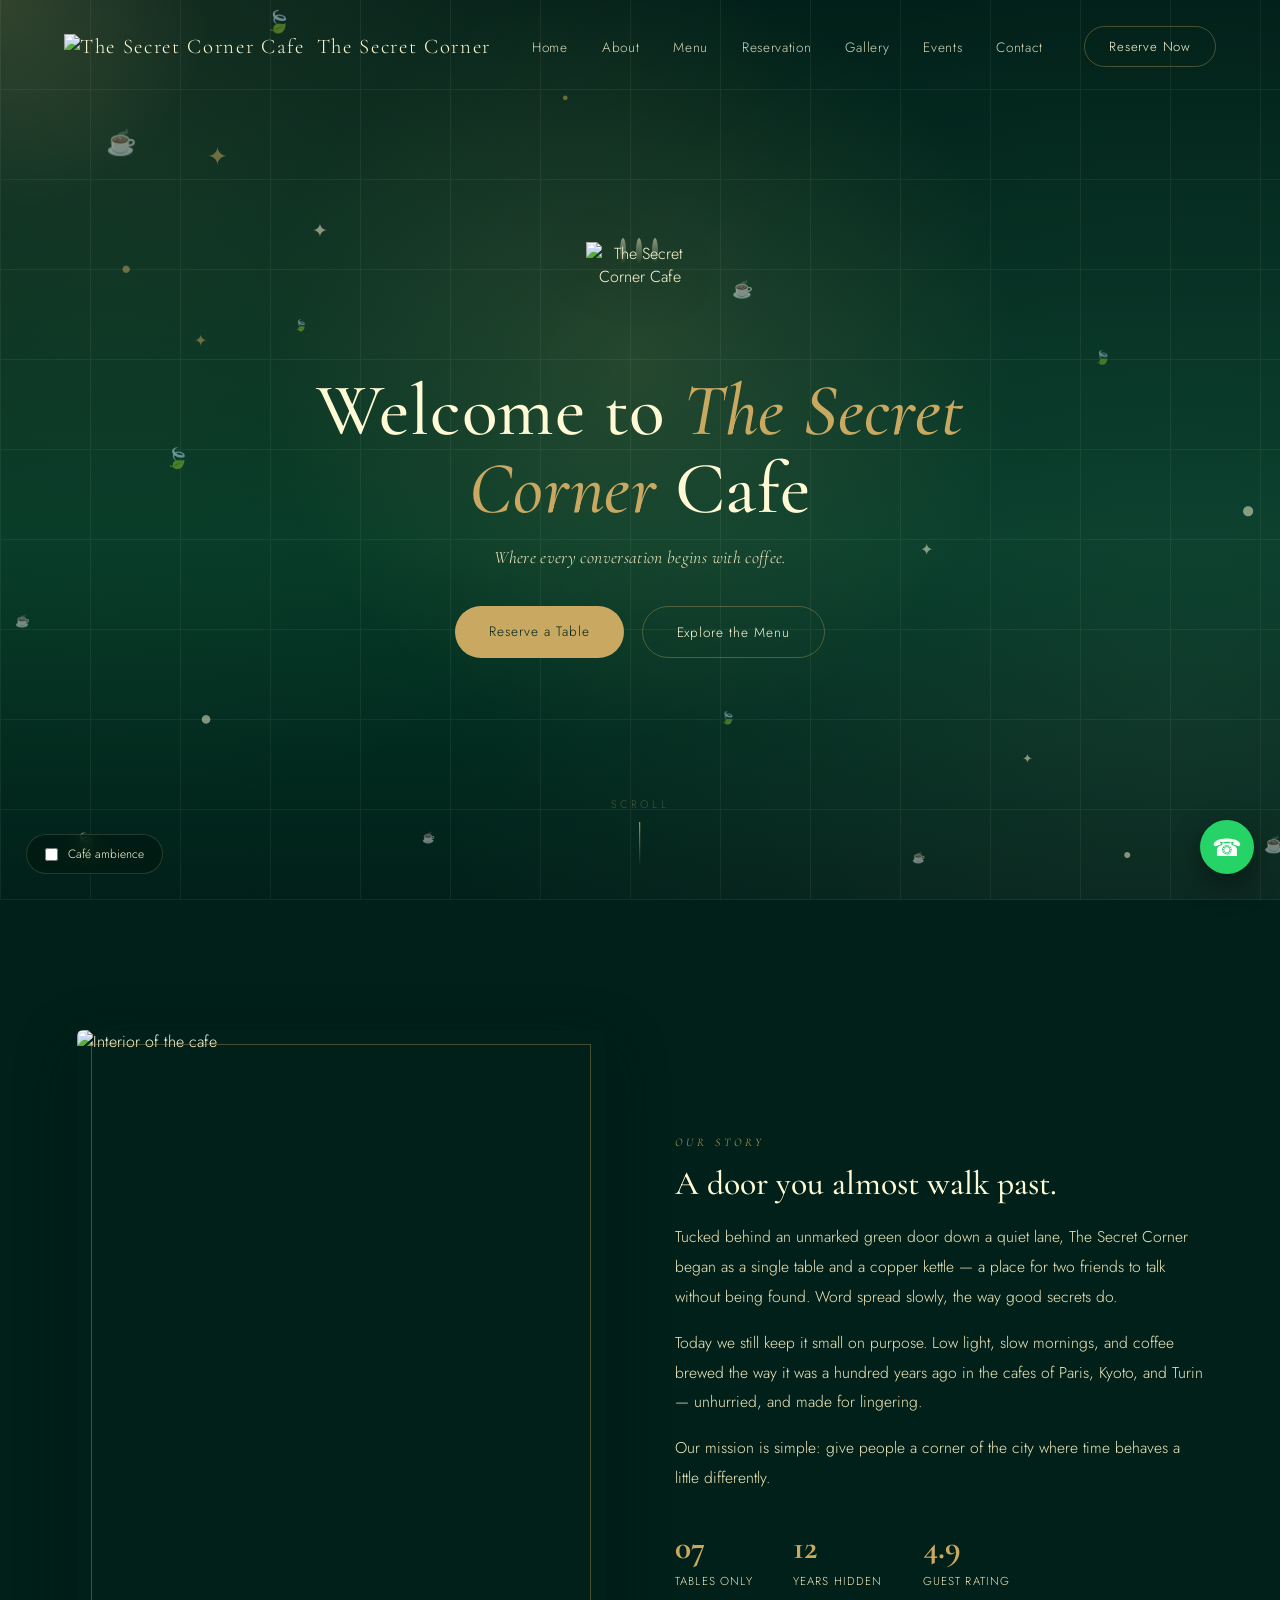
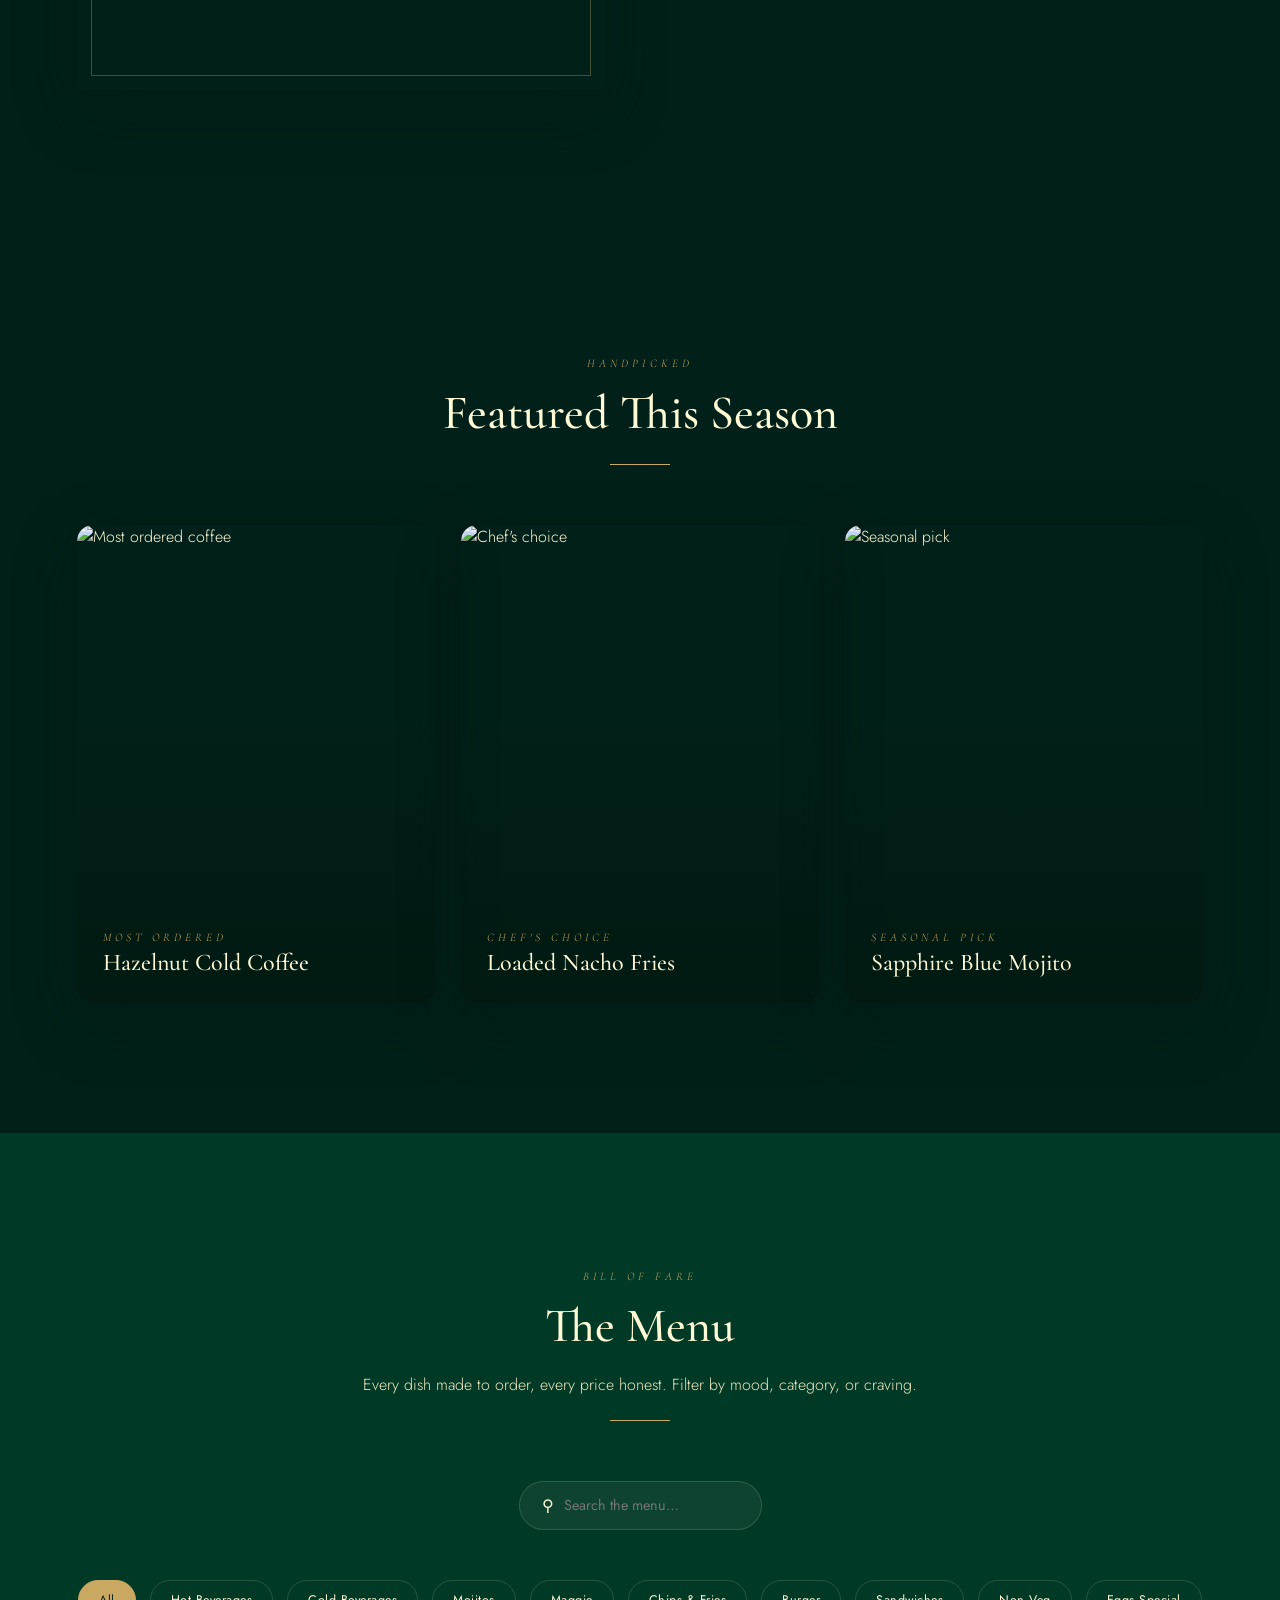
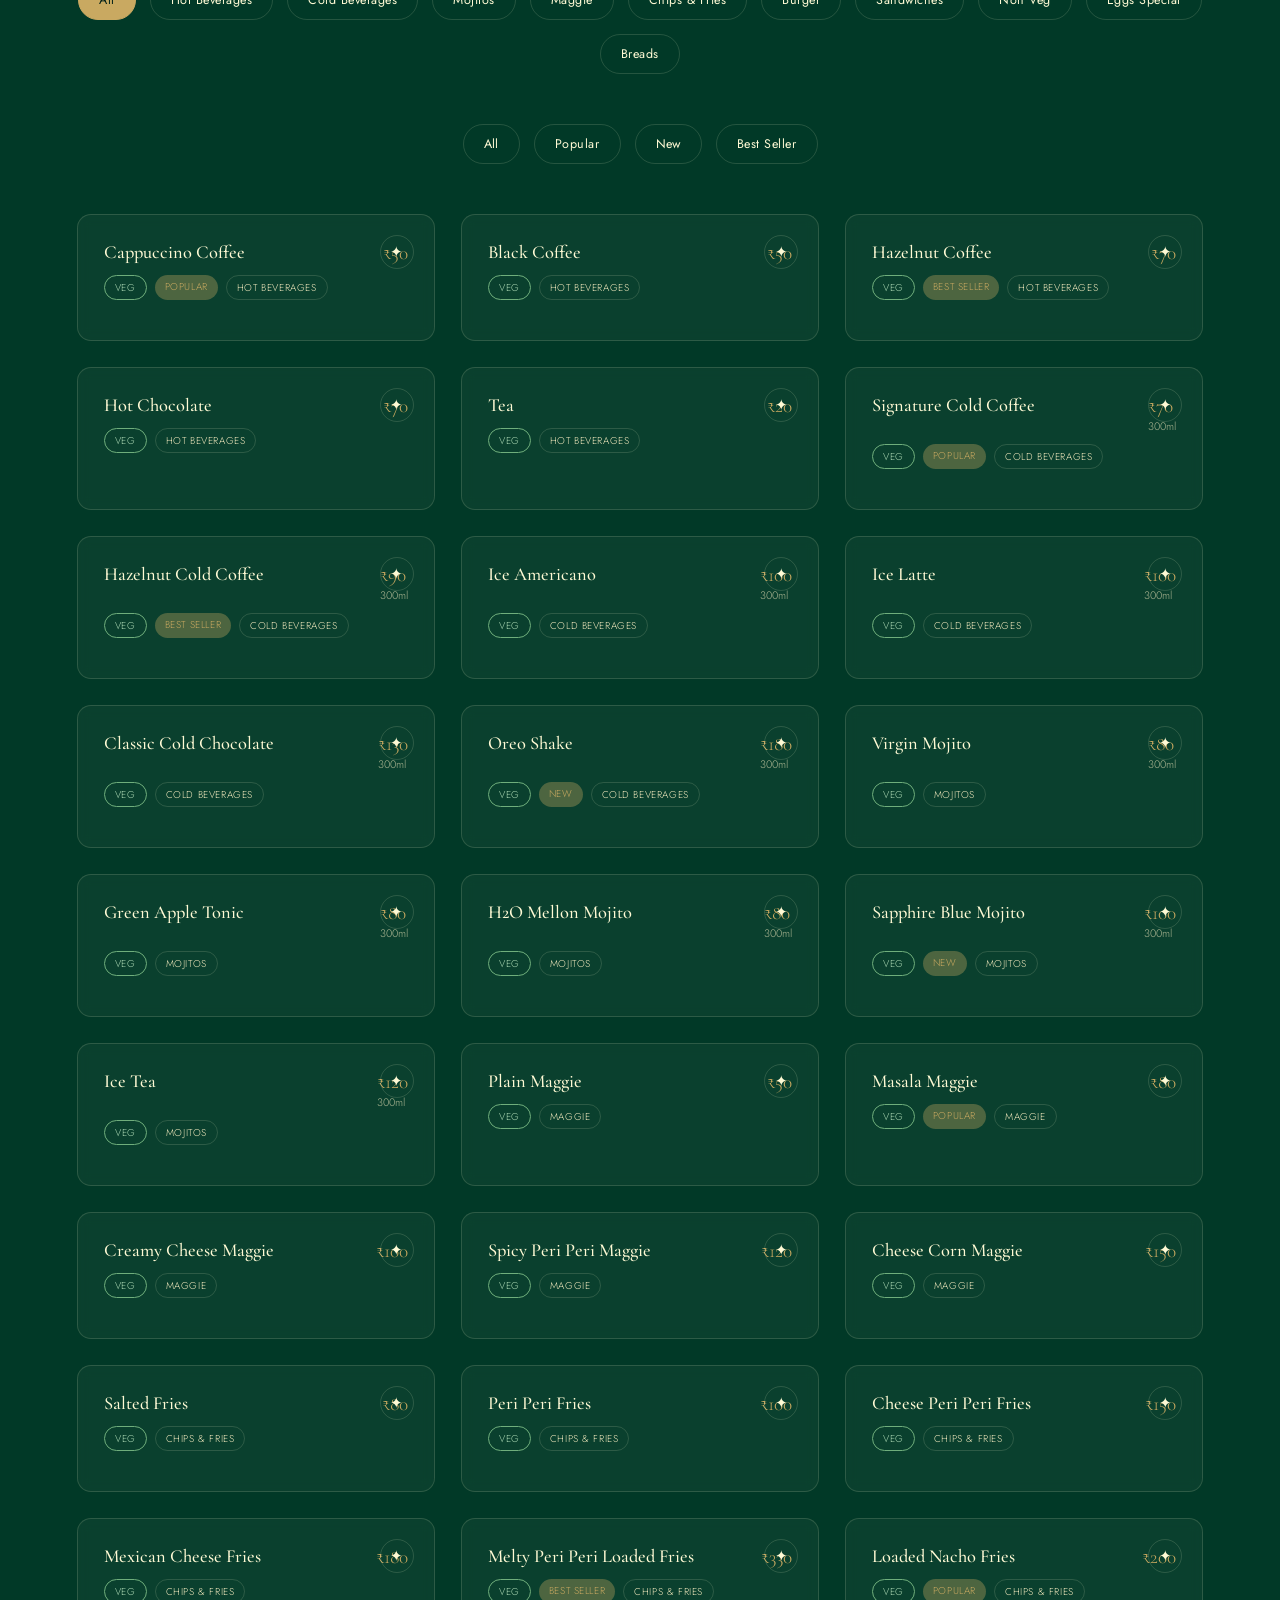
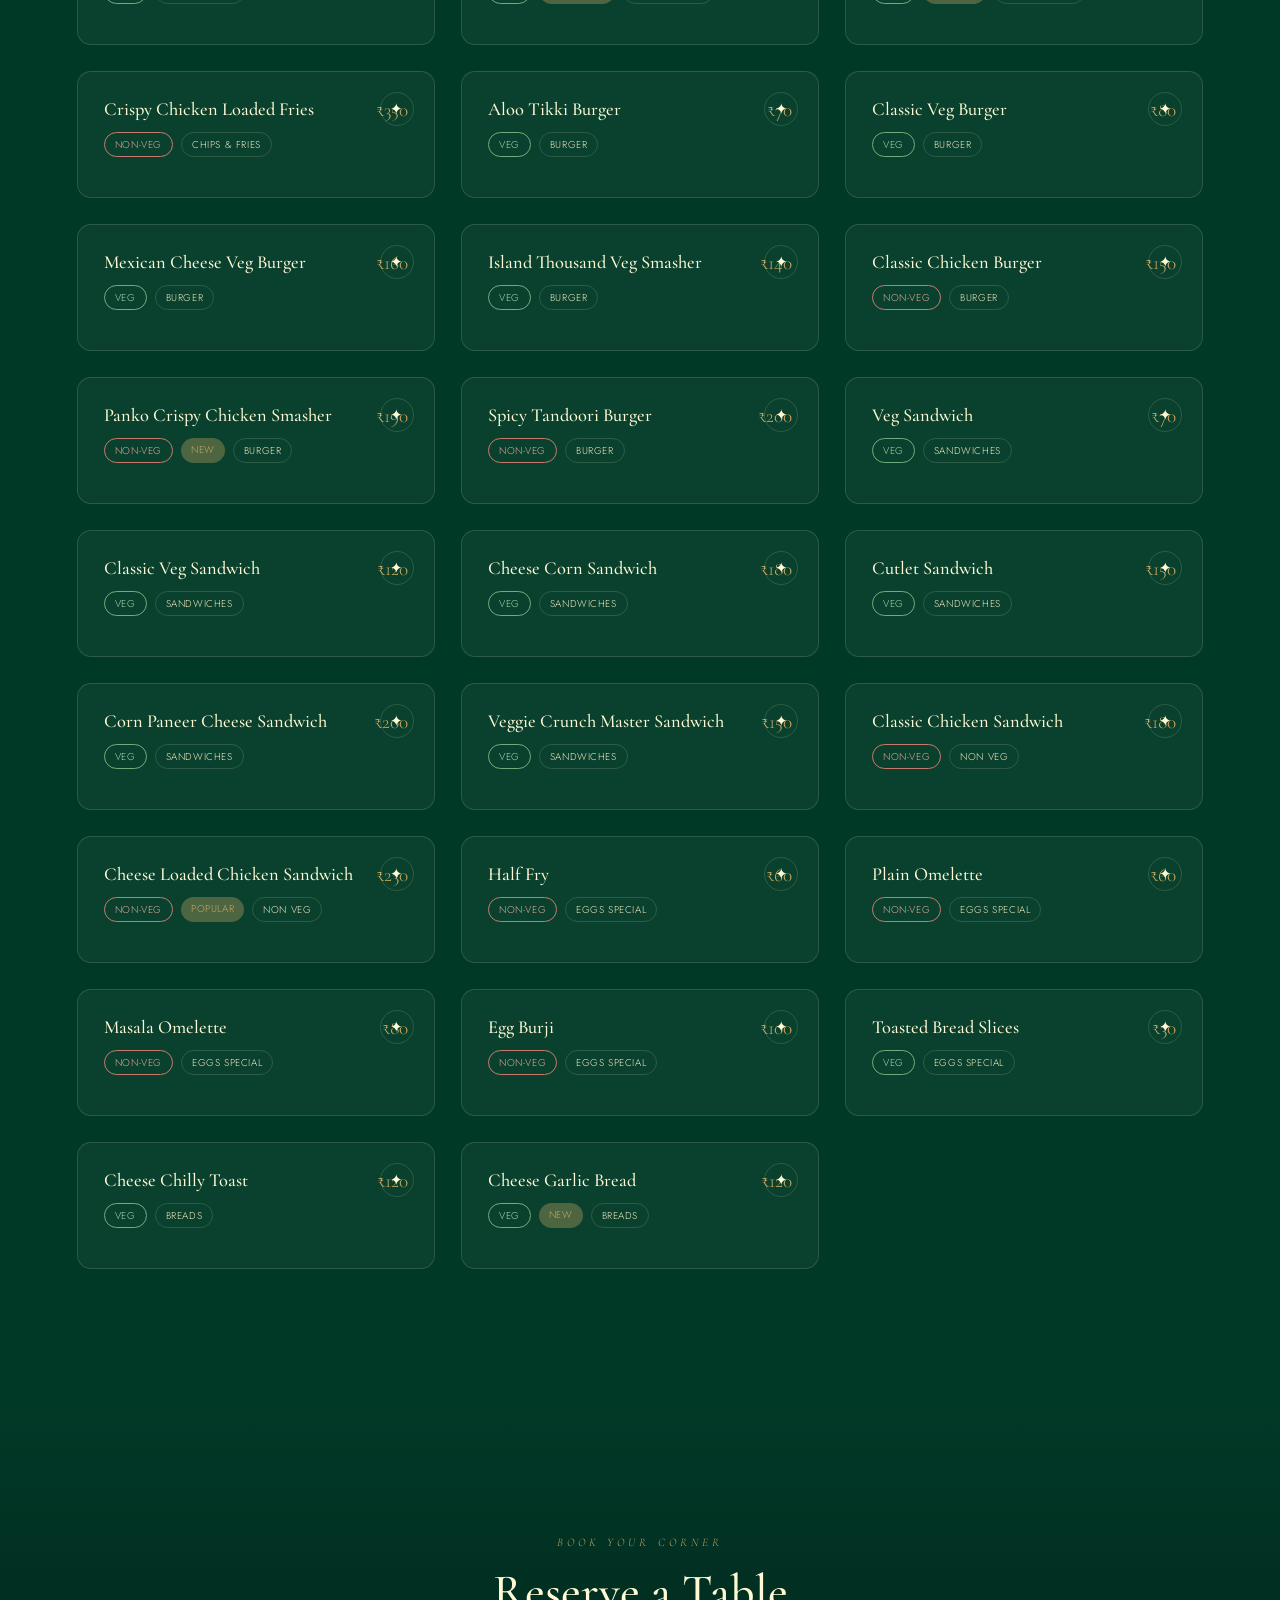
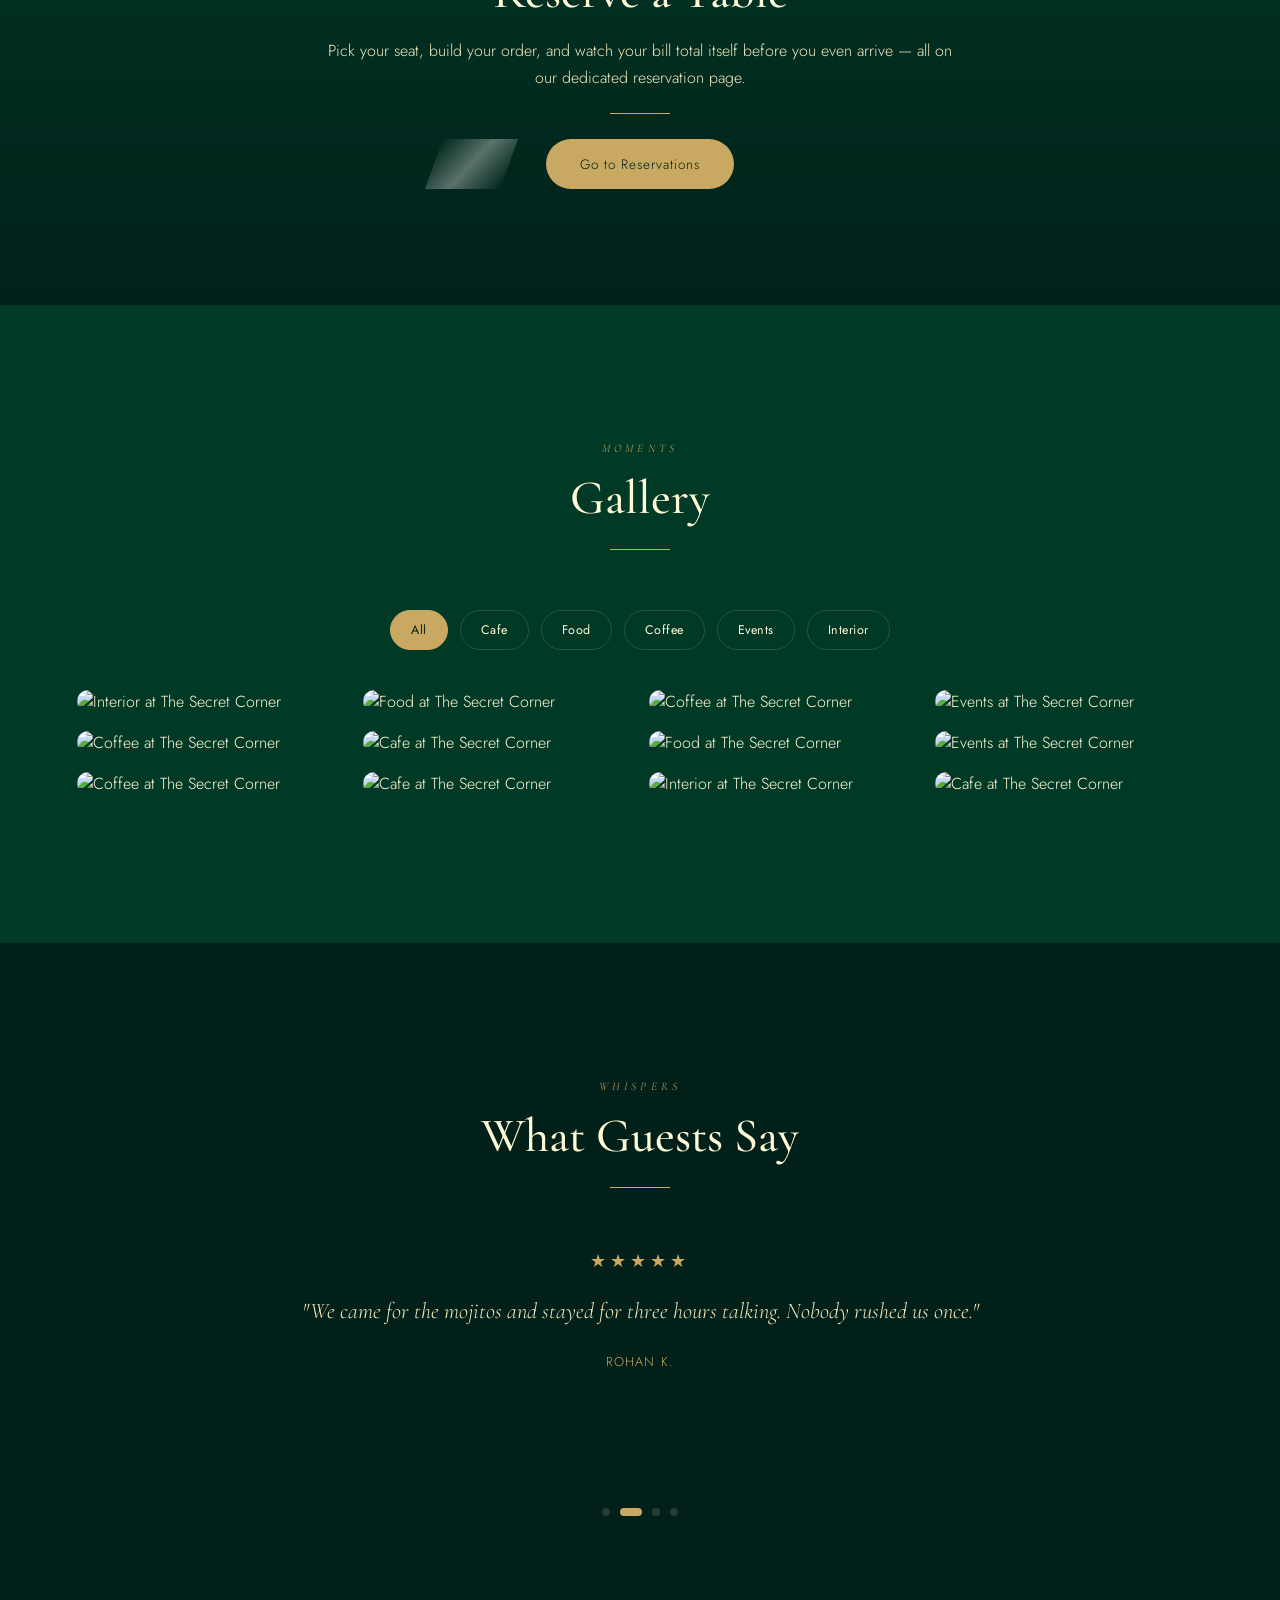
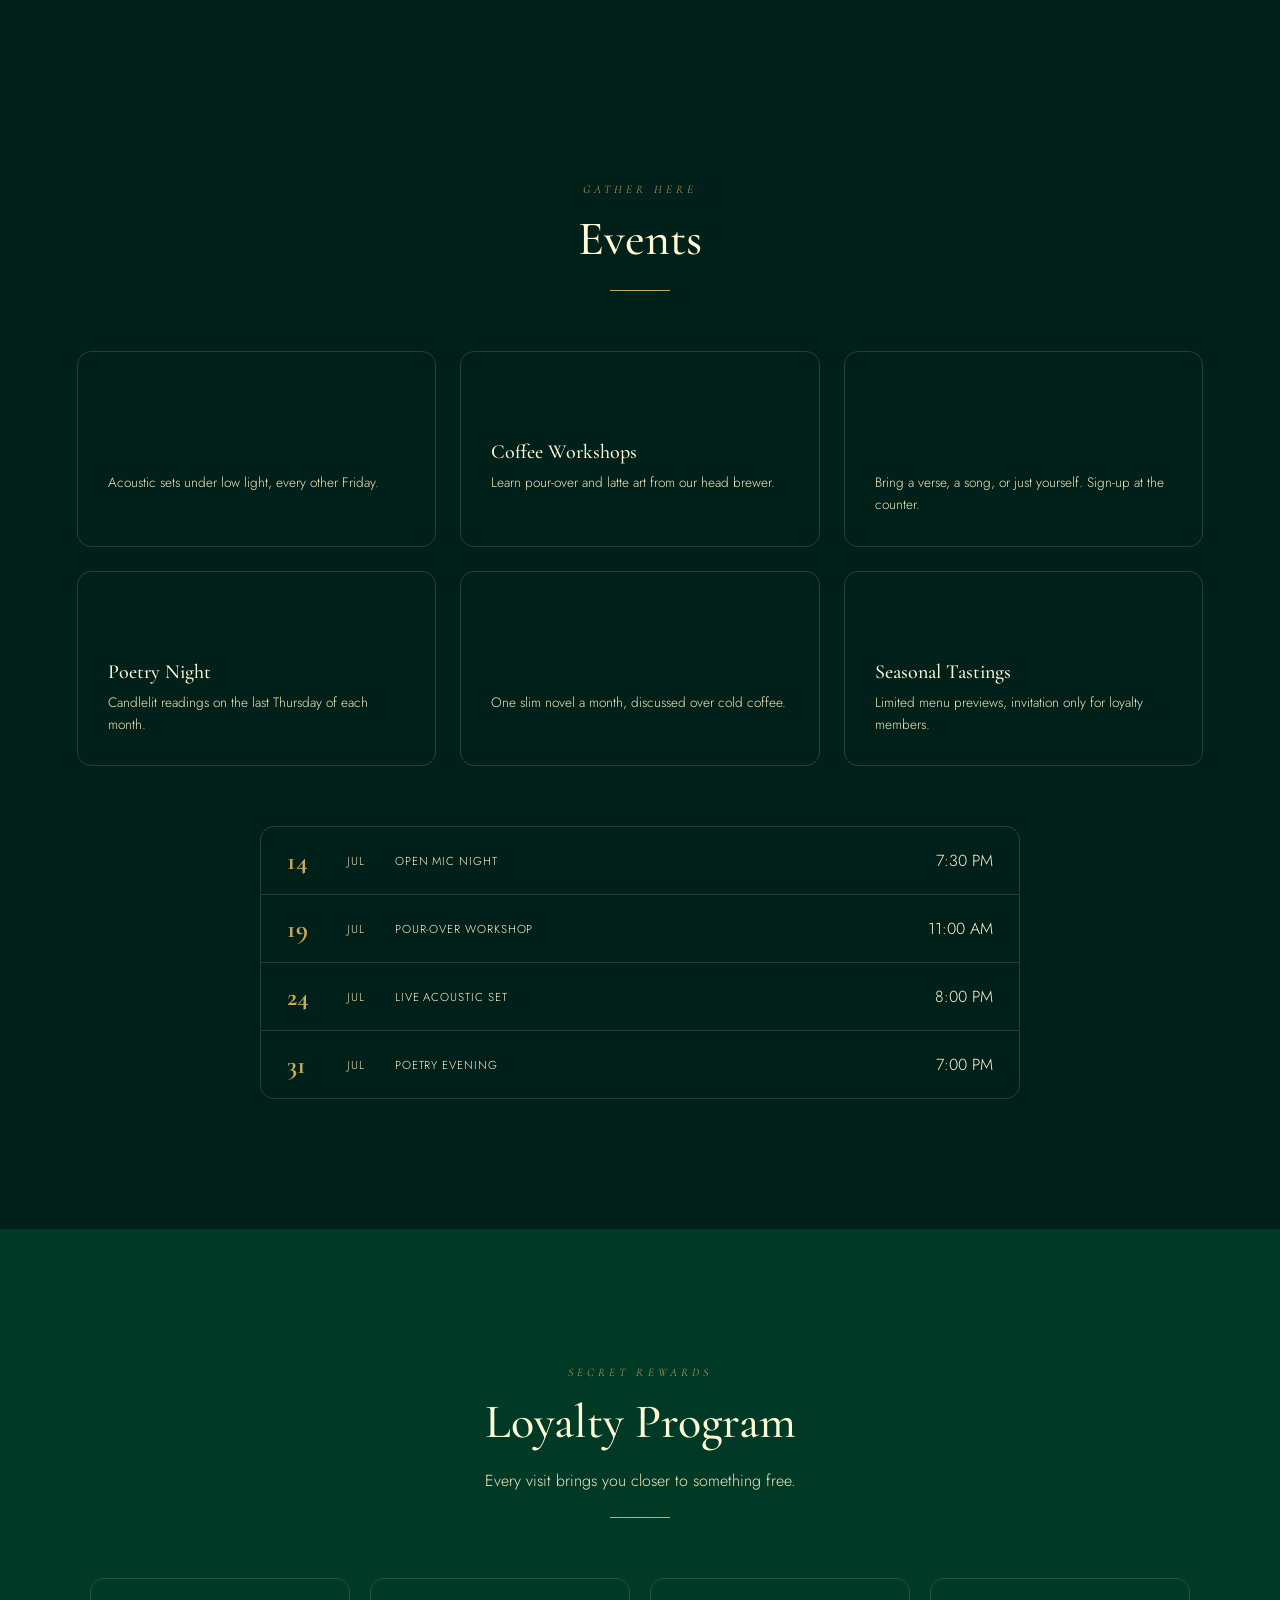
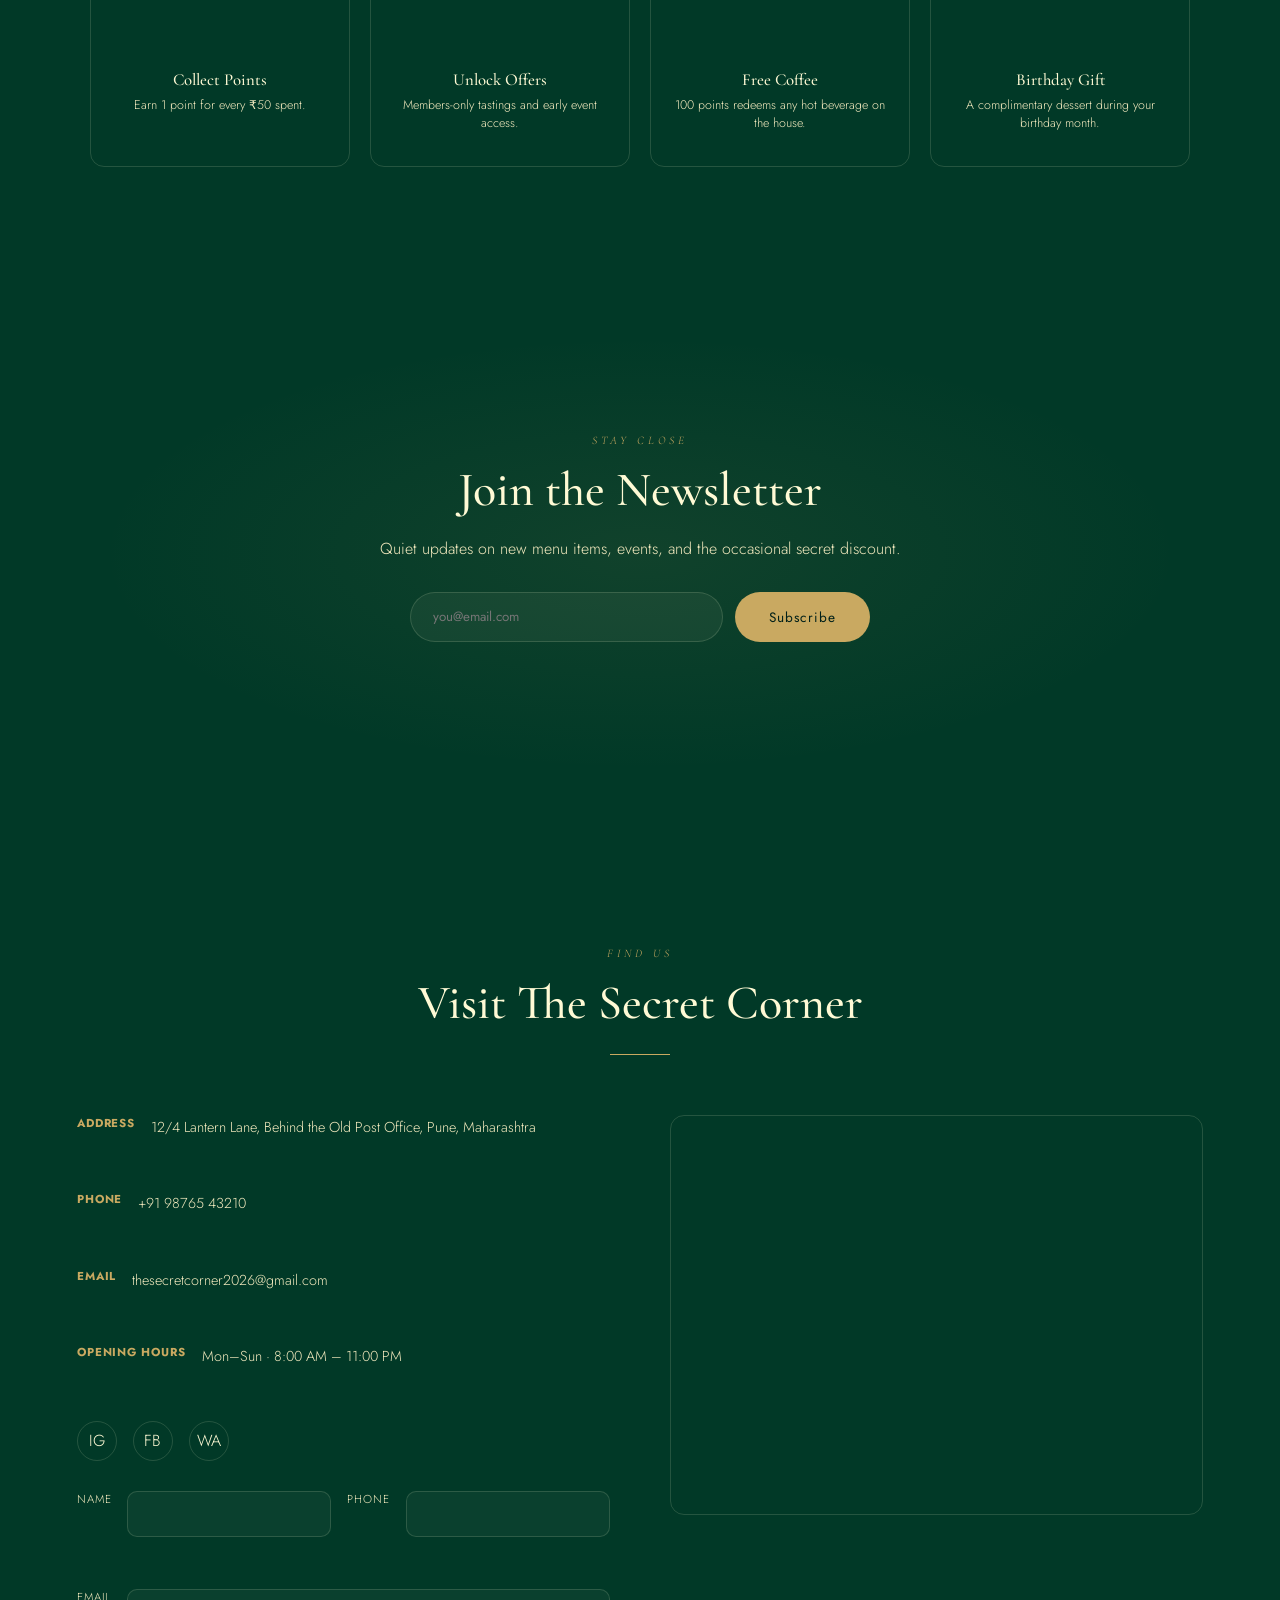
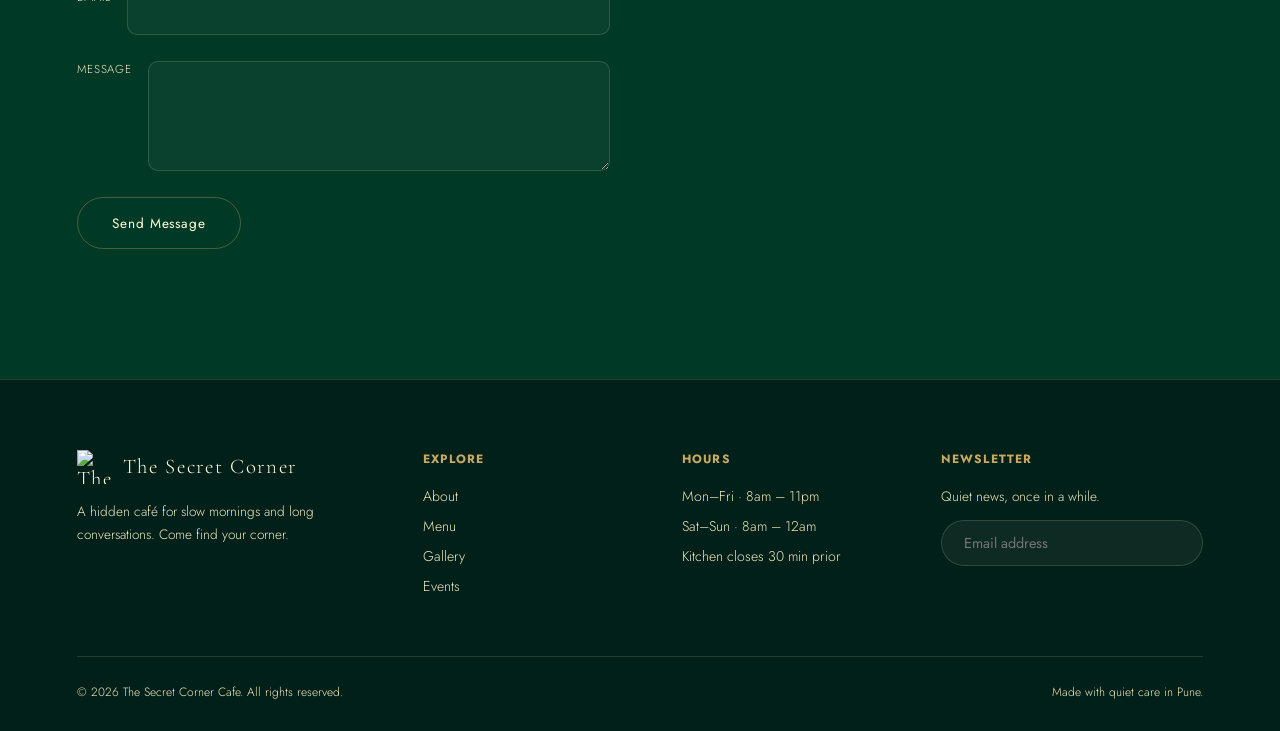
==== commit 1425b46a: "Update index.html" ====
--- a/index.html
+++ b/index.html
@@ -8,16 +8,13 @@
 <link rel="preconnect" href="https://fonts.googleapis.com">
 <link href="https://fonts.googleapis.com/css2?family=Cormorant+Garamond:ital,wght@0,400;0,500;0,600;1,400;1,500&family=Jost:wght@300;400;500;600&display=swap" rel="stylesheet">
 <link rel="stylesheet" href="style.css">
+<link rel="icon" type="image/png" href="logo-icon.png">
 </head>
 <body>
 
 <!-- LOADER -->
 <div id="loader">
-  <svg class="seal" viewBox="0 0 100 100" fill="none">
-    <circle cx="50" cy="50" r="46" stroke="#C9A961" stroke-width="1.5"/>
-    <circle cx="50" cy="50" r="38" stroke="#C9A961" stroke-width="1"/>
-    <text x="50" y="58" text-anchor="middle" font-family="Cormorant Garamond, serif" font-size="30" fill="#FFFAD5" font-style="italic">SC</text>
-  </svg>
+  <img class="seal" src="logo-icon.png" alt="The Secret Corner Cafe">
   <div class="loader-text">The Secret Corner</div>
 </div>
 
@@ -26,7 +23,7 @@
 <!-- NAV -->
 <nav id="nav">
   <div class="brand">
-    <svg viewBox="0 0 100 100" fill="none"><circle cx="50" cy="50" r="46" stroke="#C9A961" stroke-width="2"/><text x="50" y="59" text-anchor="middle" font-family="Cormorant Garamond, serif" font-size="32" fill="#FFFAD5" font-style="italic">SC</text></svg>
+    <img src="logo-icon.png" alt="The Secret Corner Cafe">
     The Secret Corner
   </div>
   <ul class="nav-links">
@@ -58,13 +55,7 @@
   <div class="hero-inner">
     <div style="position:relative">
       <div class="steam"><span></span><span></span><span></span></div>
-      <svg class="hero-seal" viewBox="0 0 100 100" fill="none">
-        <circle cx="50" cy="50" r="46" stroke="#C9A961" stroke-width="1"/>
-        <circle cx="50" cy="50" r="40" stroke="#C9A961" stroke-width="1"/>
-        <path d="M20 65 Q50 50 80 65" stroke="#C9A961" stroke-width="1" fill="none"/>
-        <text x="50" y="46" text-anchor="middle" font-family="Cormorant Garamond, serif" font-size="22" fill="#FFFAD5" font-style="italic">SC</text>
-        <text x="50" y="76" text-anchor="middle" font-family="Cormorant Garamond, serif" font-size="7" fill="#C9A961" letter-spacing="2">EST. 2026</text>
-      </svg>
+      <img class="hero-seal" src="logo-icon.png" alt="The Secret Corner Cafe">
     </div>
     <h1>Welcome to <em>The Secret Corner</em> Cafe</h1>
     <p class="sub">Where every conversation begins with coffee.</p>
@@ -270,7 +261,7 @@
   <div class="foot-grid">
     <div>
       <div class="brand" style="margin-bottom:16px">
-        <svg viewBox="0 0 100 100" fill="none" width="34" height="34"><circle cx="50" cy="50" r="46" stroke="#C9A961" stroke-width="2"/><text x="50" y="59" text-anchor="middle" font-family="Cormorant Garamond, serif" font-size="32" fill="#FFFAD5" font-style="italic">SC</text></svg>
+        <img src="logo-icon.png" alt="The Secret Corner Cafe" width="34" height="34">
         The Secret Corner
       </div>
       <p style="color:var(--cream-dim);font-size:.85rem;line-height:1.7;max-width:280px">A hidden café for slow mornings and long conversations. Come find your corner.</p>
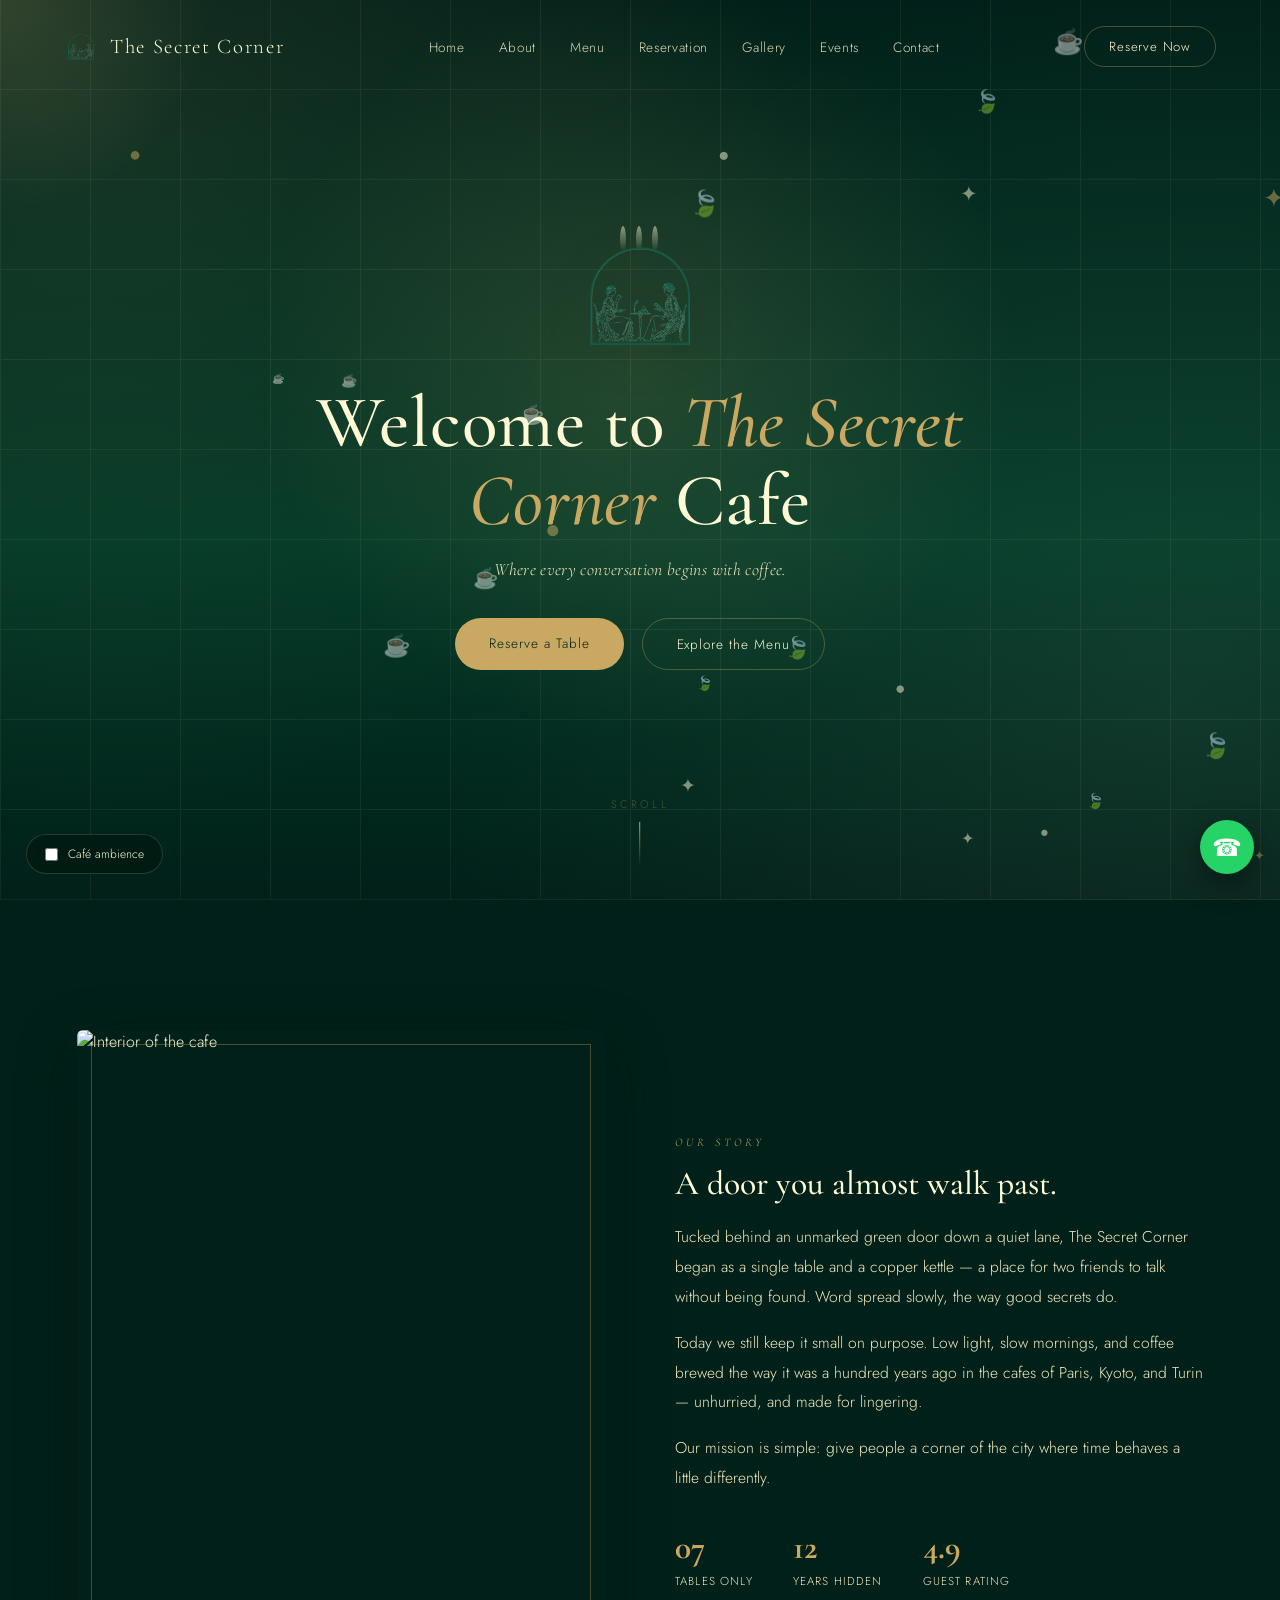
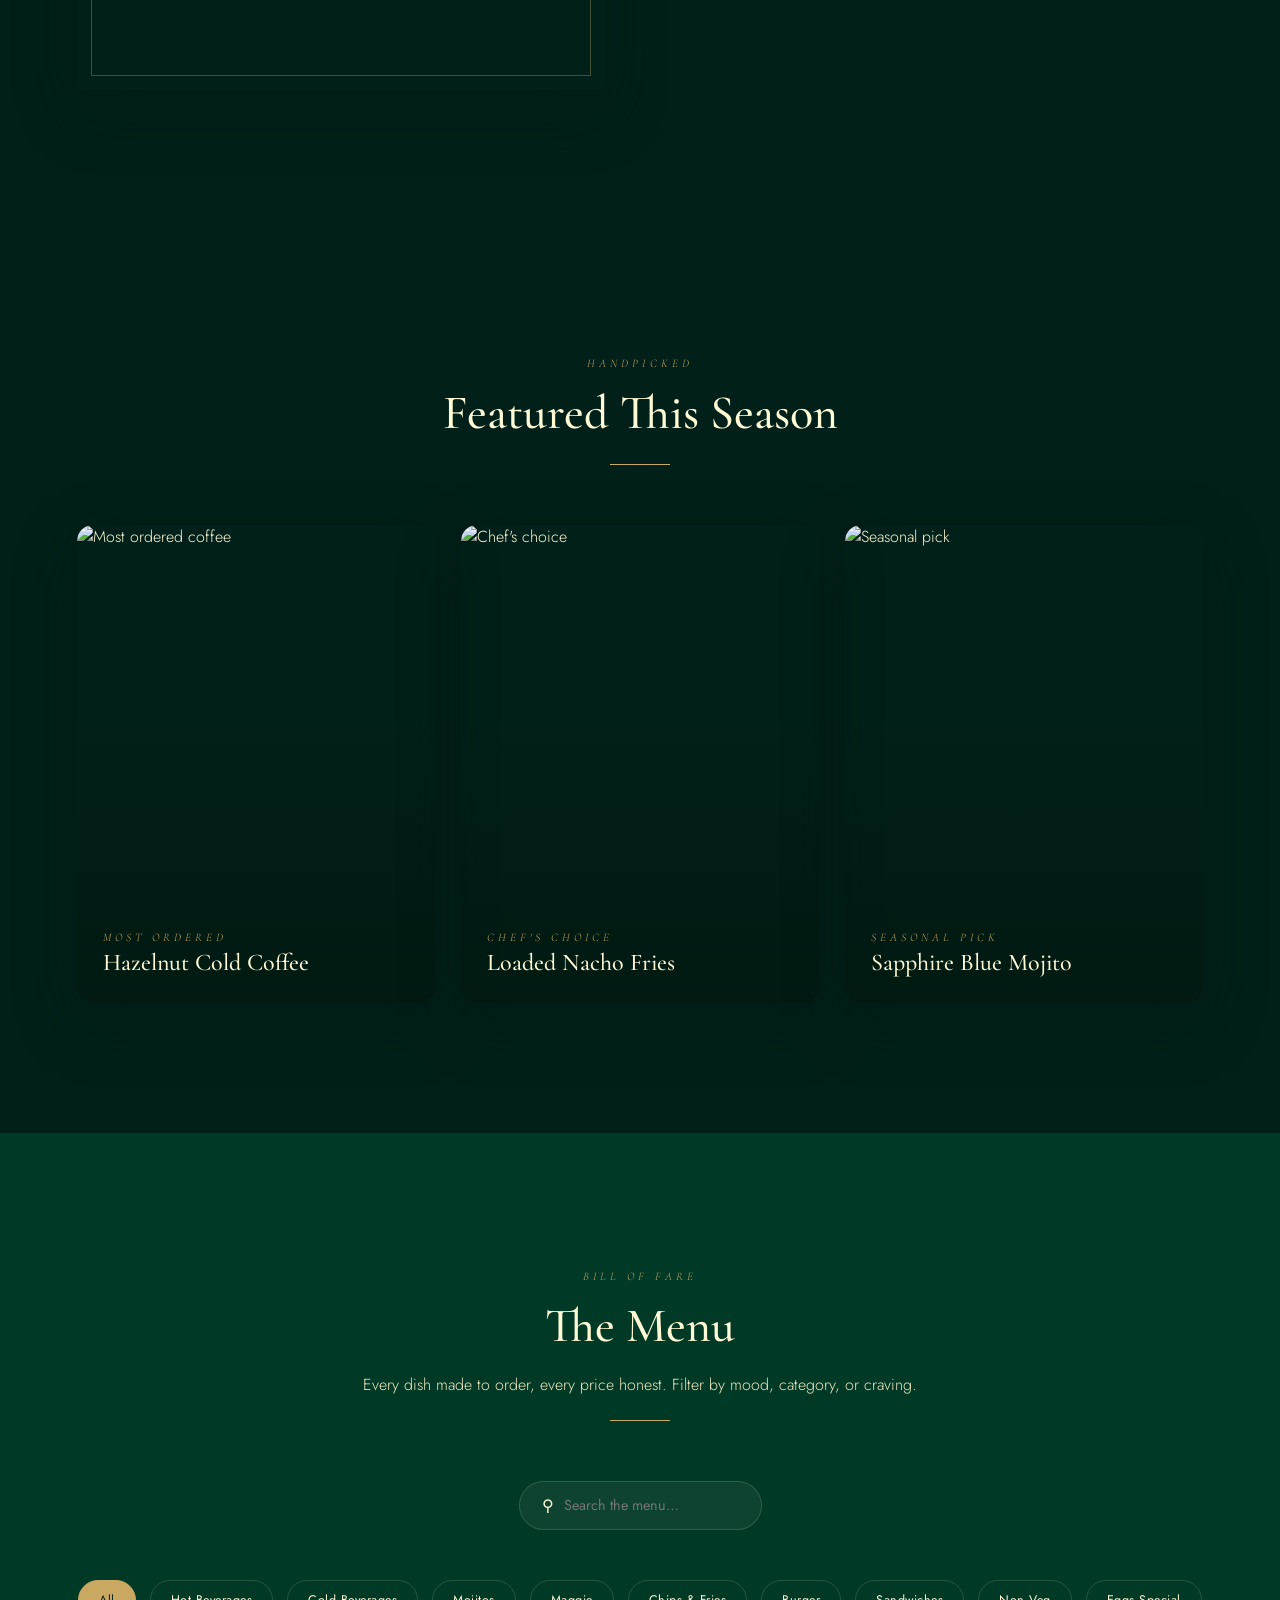
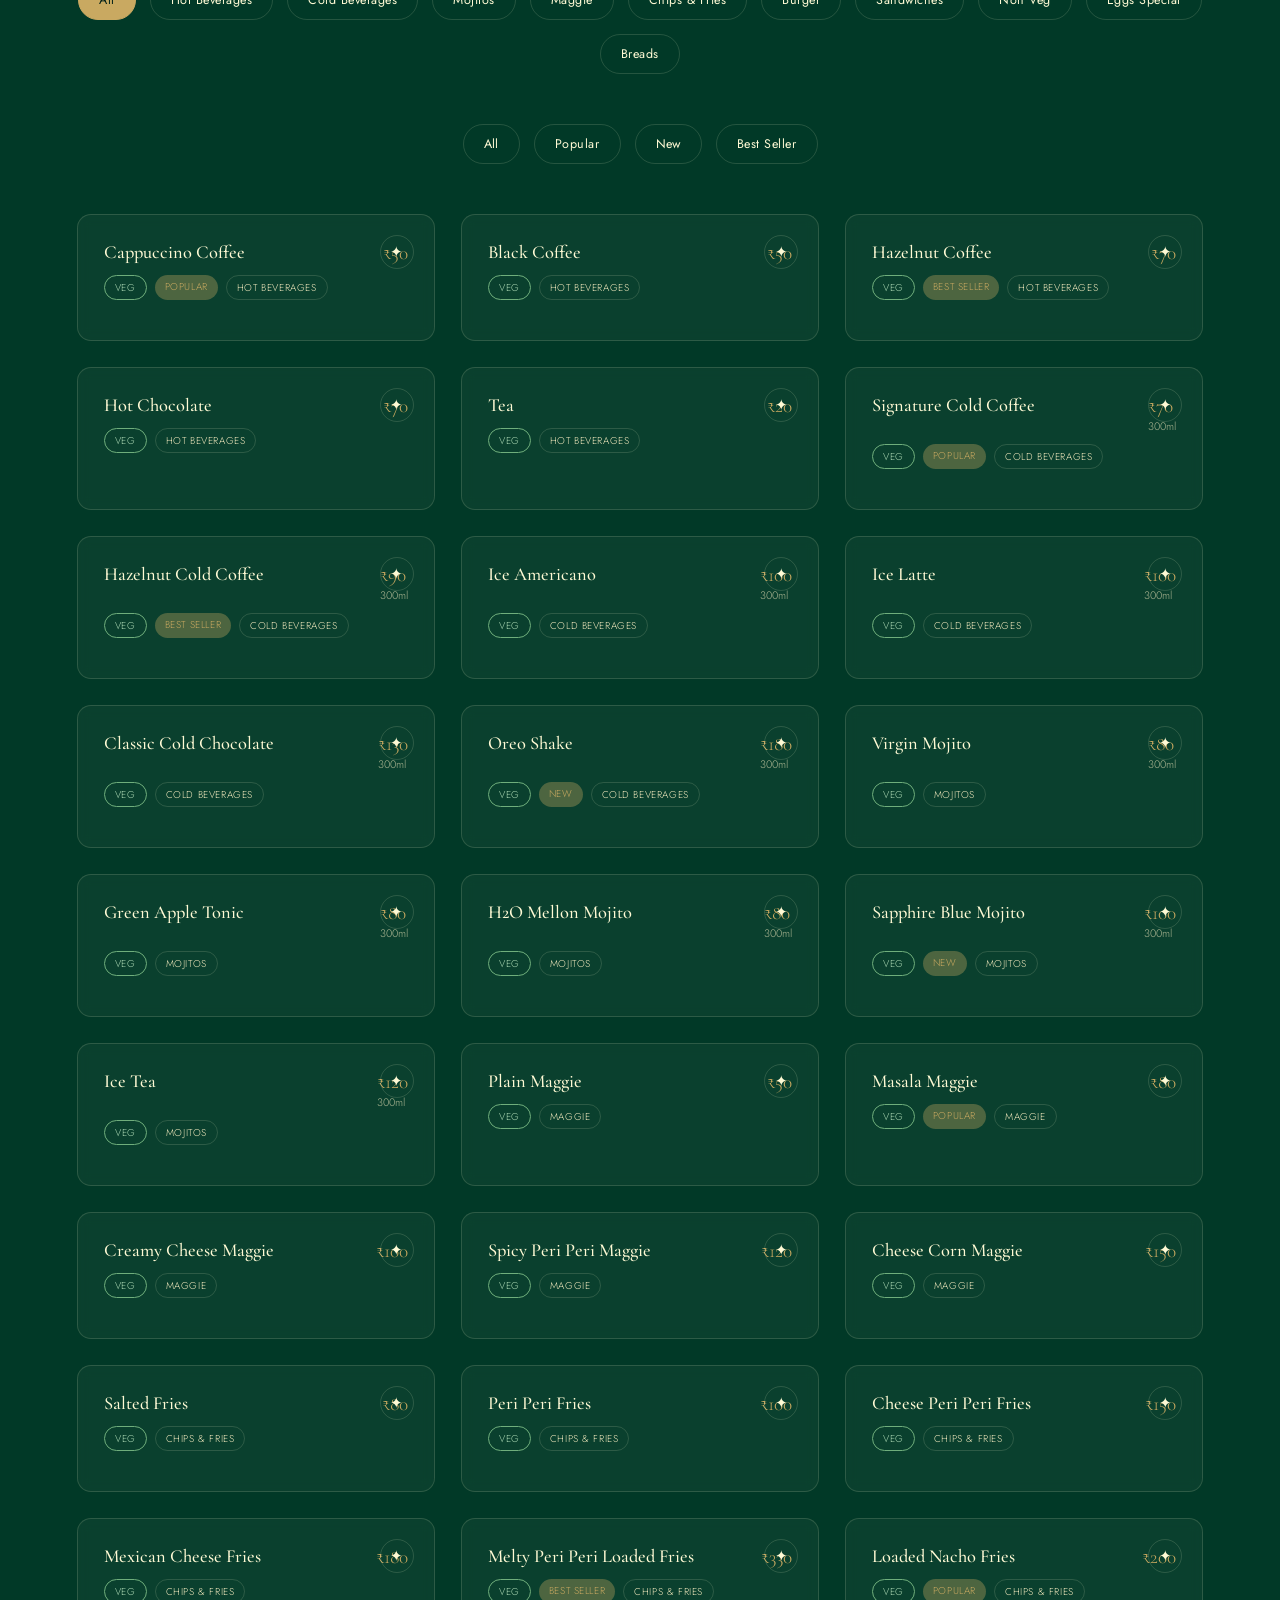
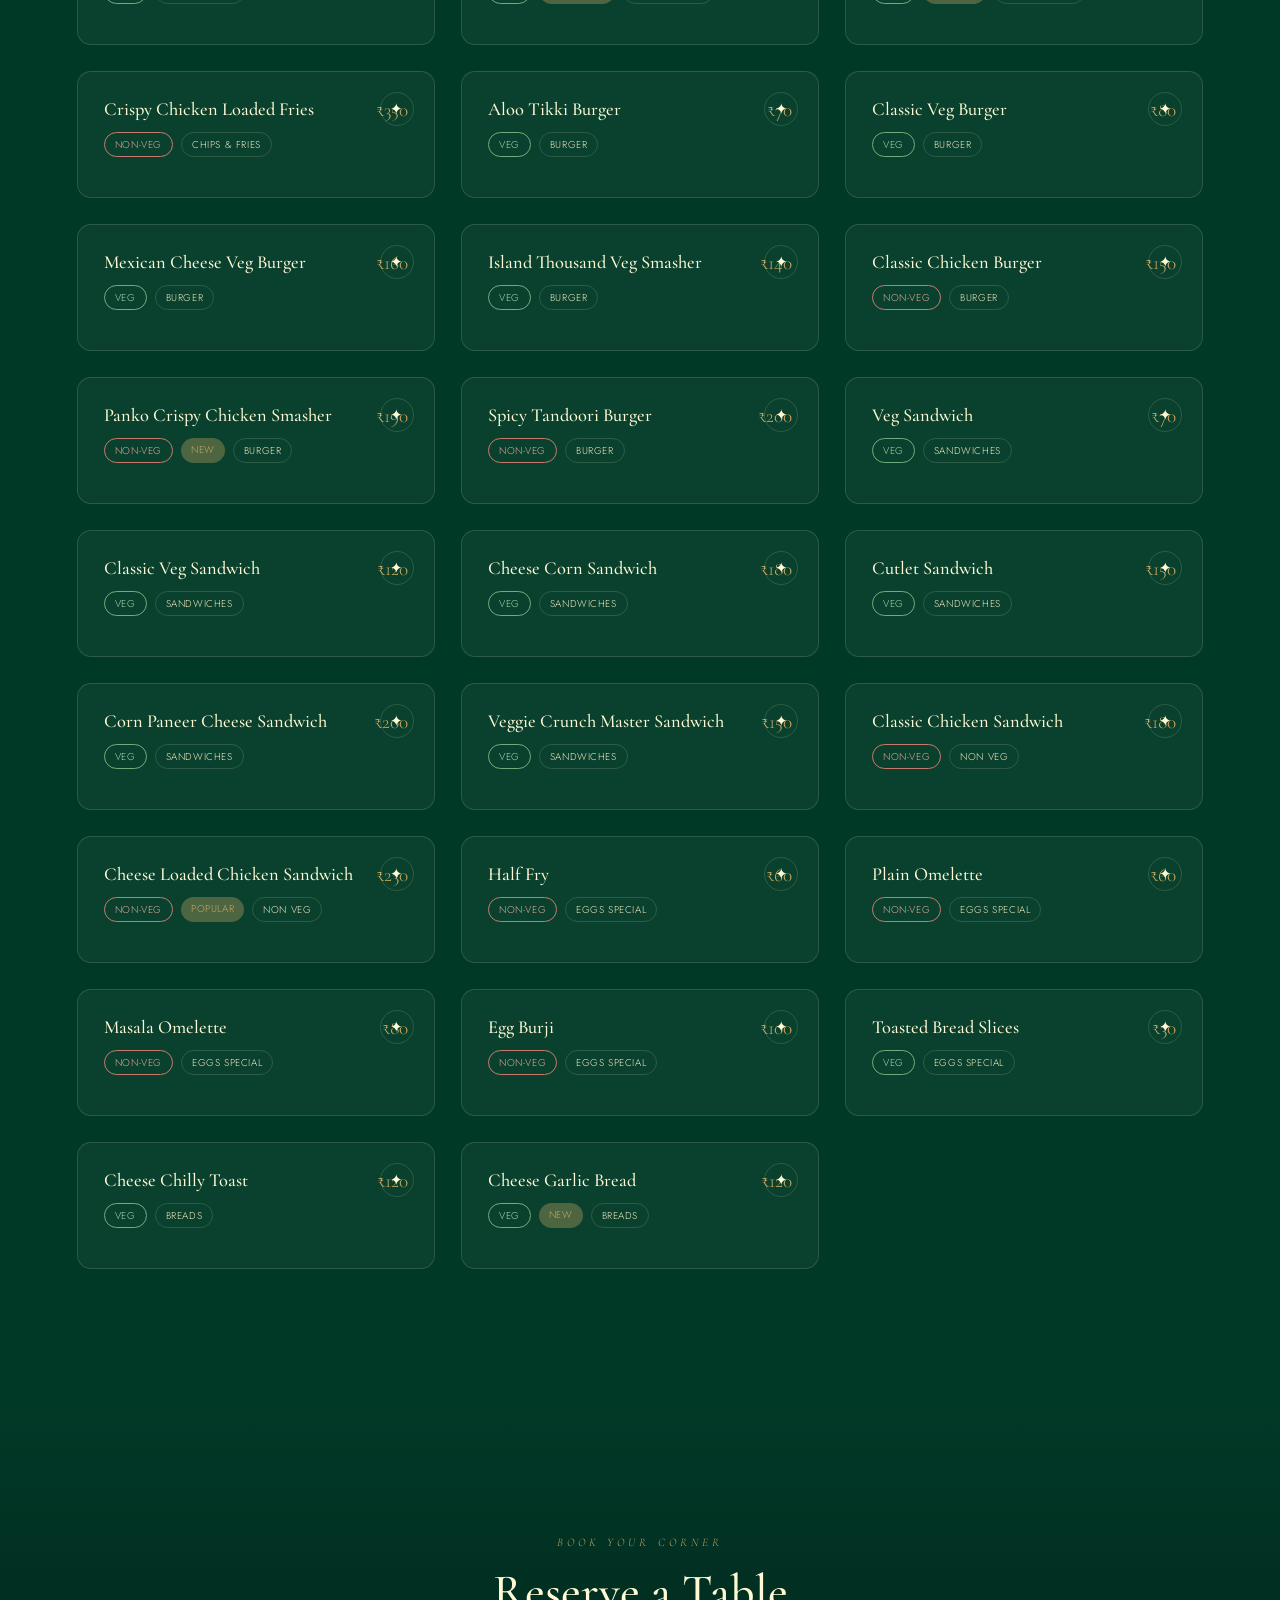
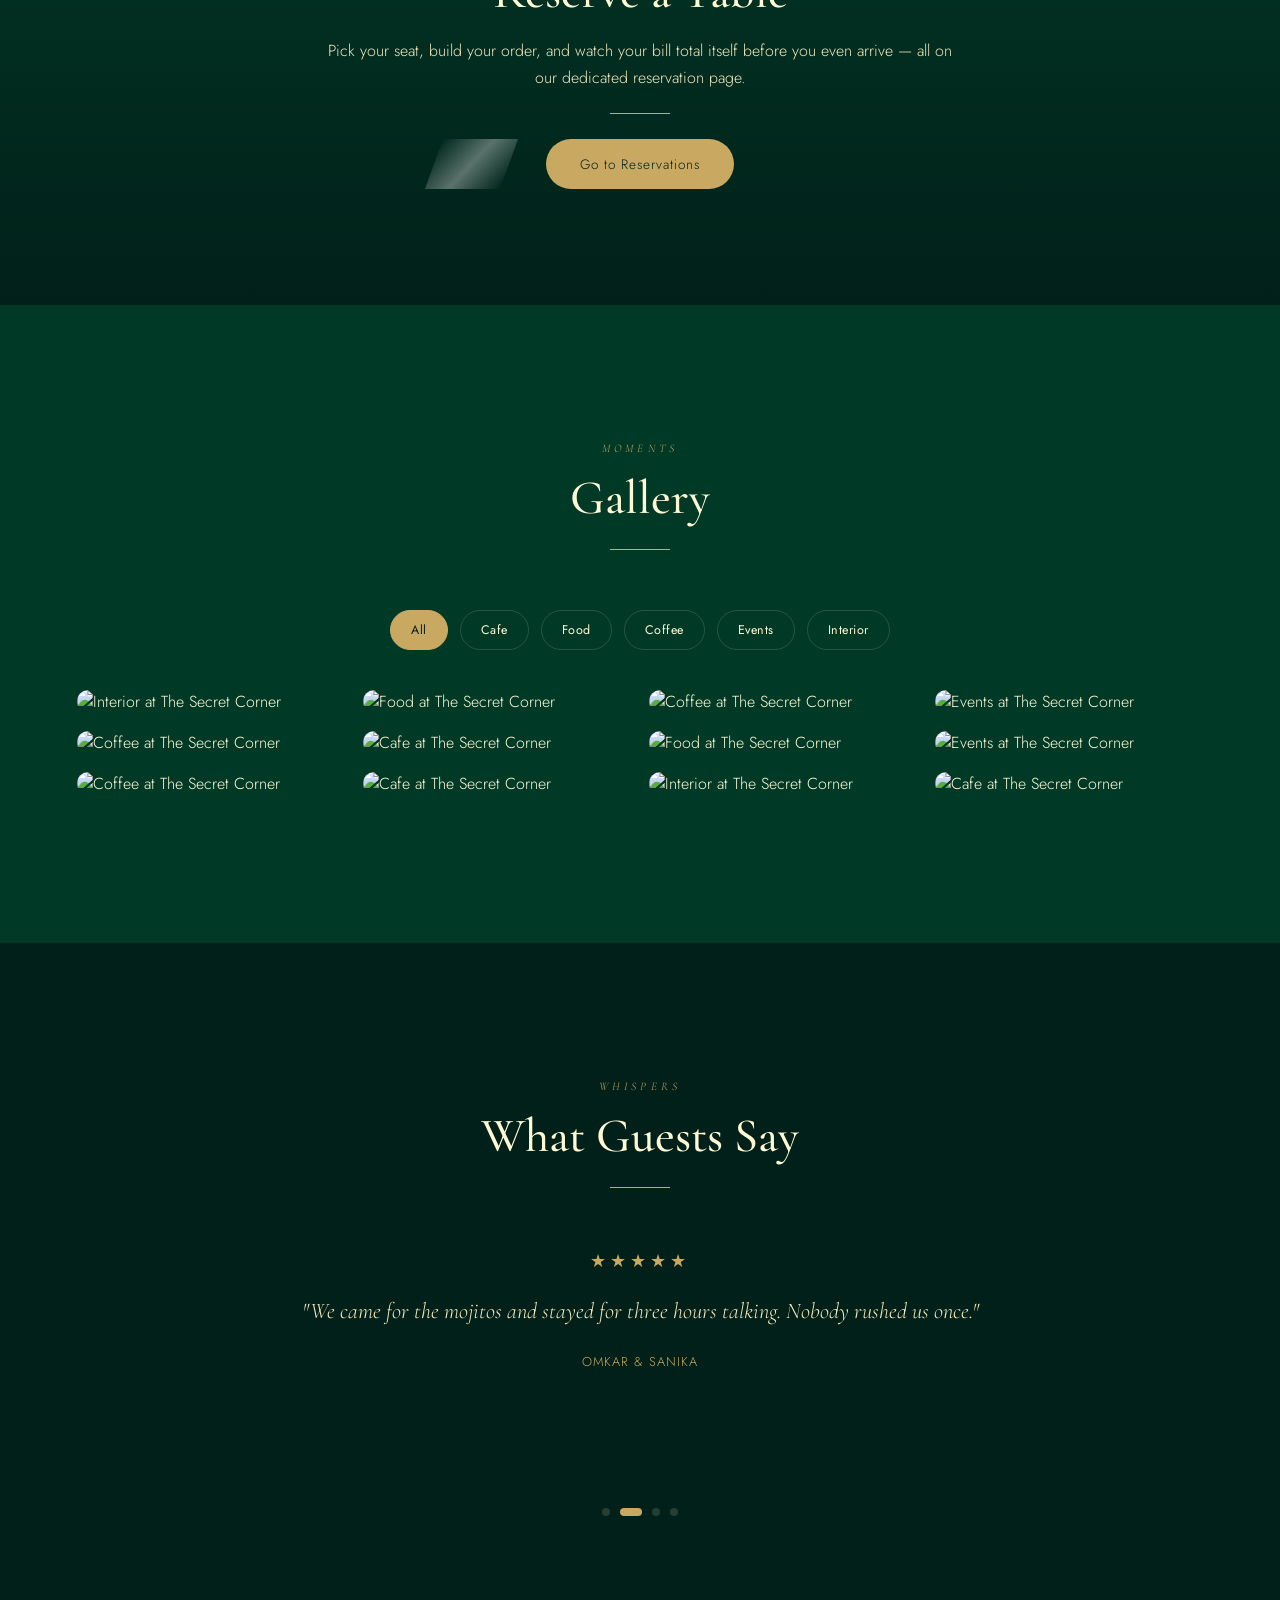
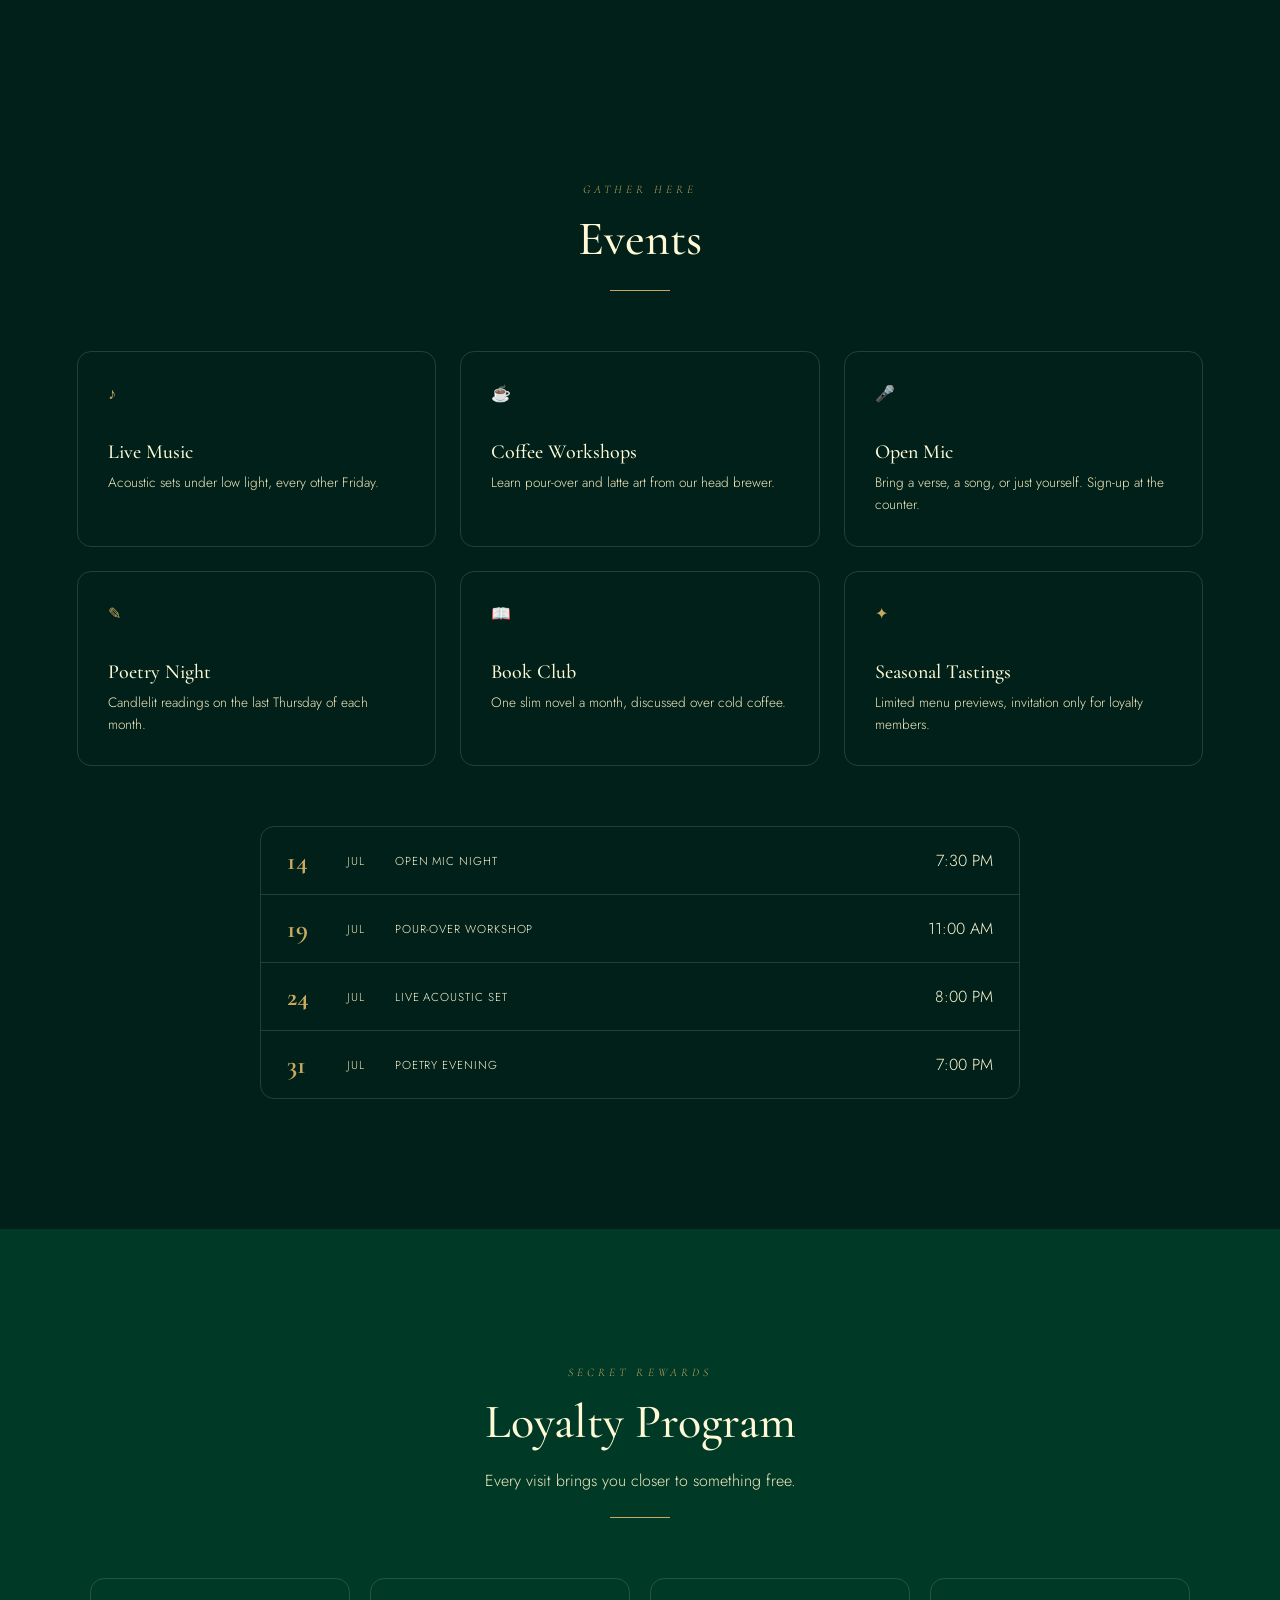
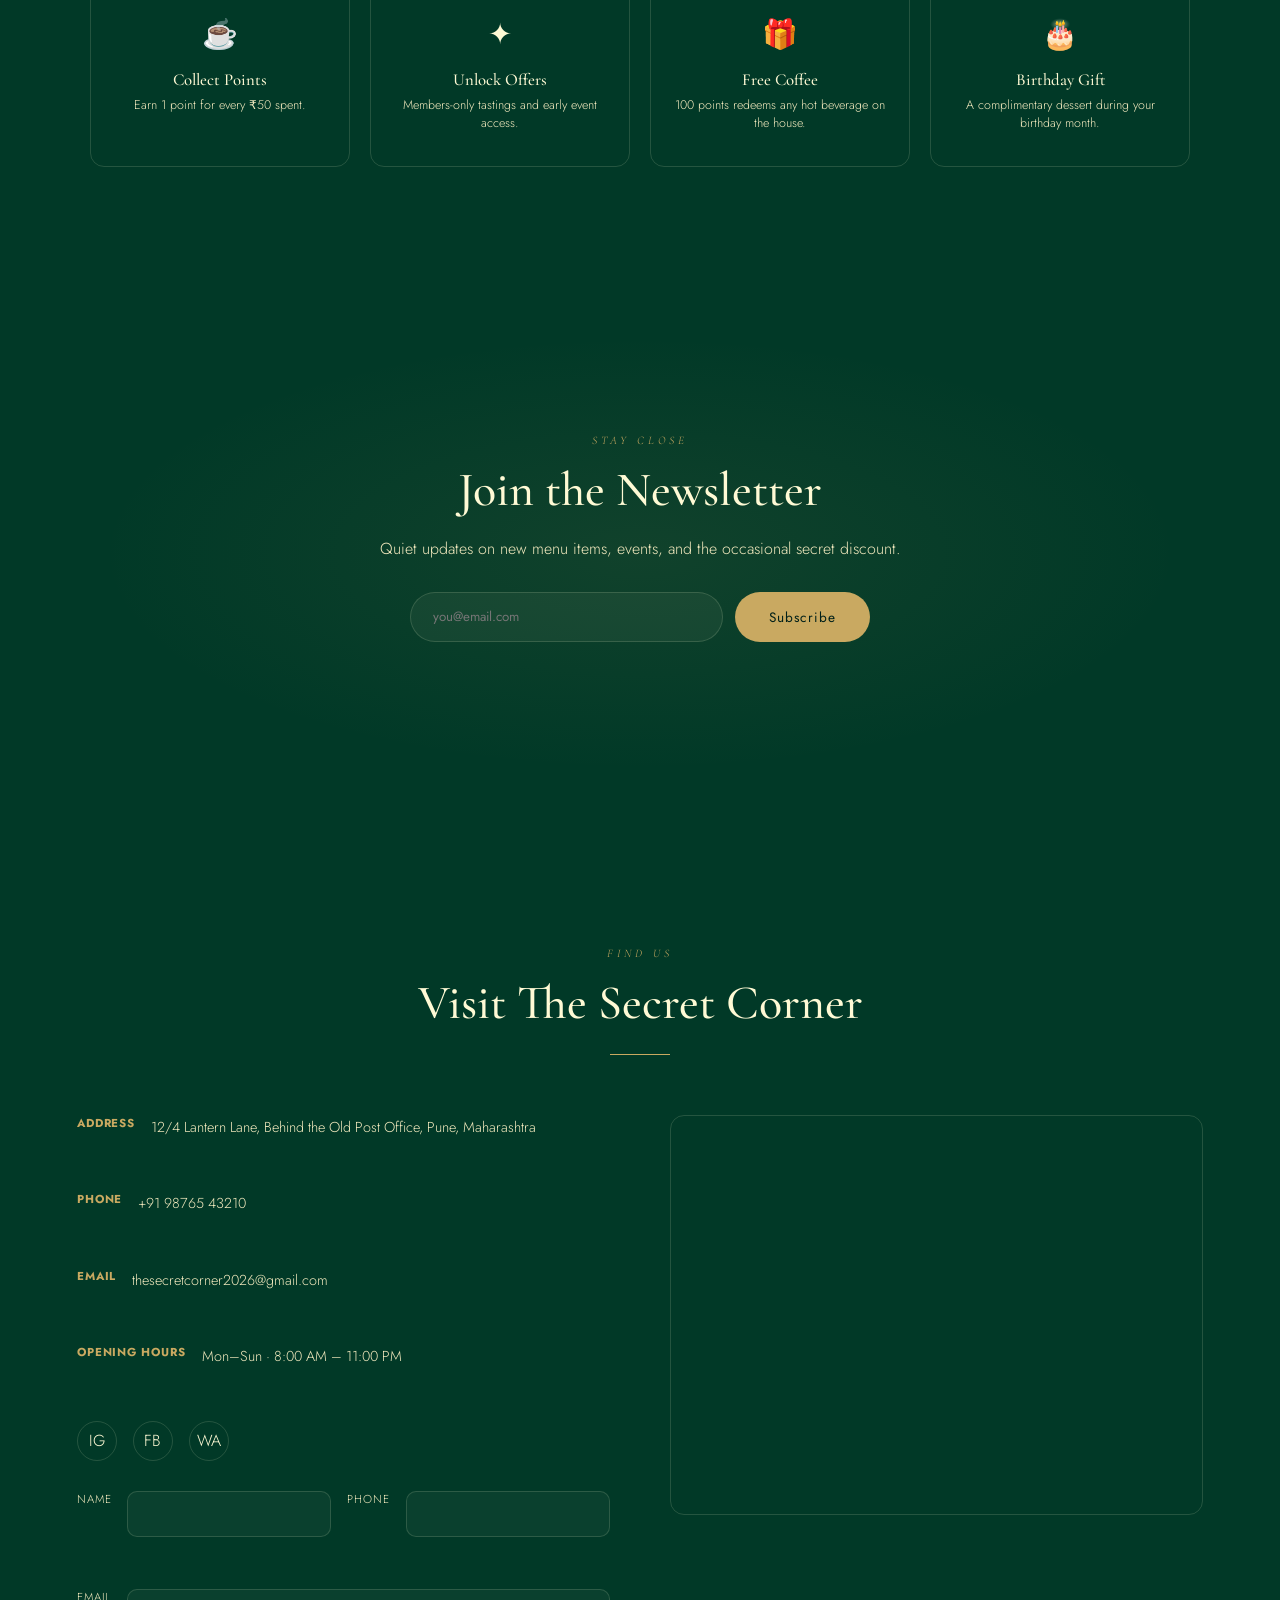
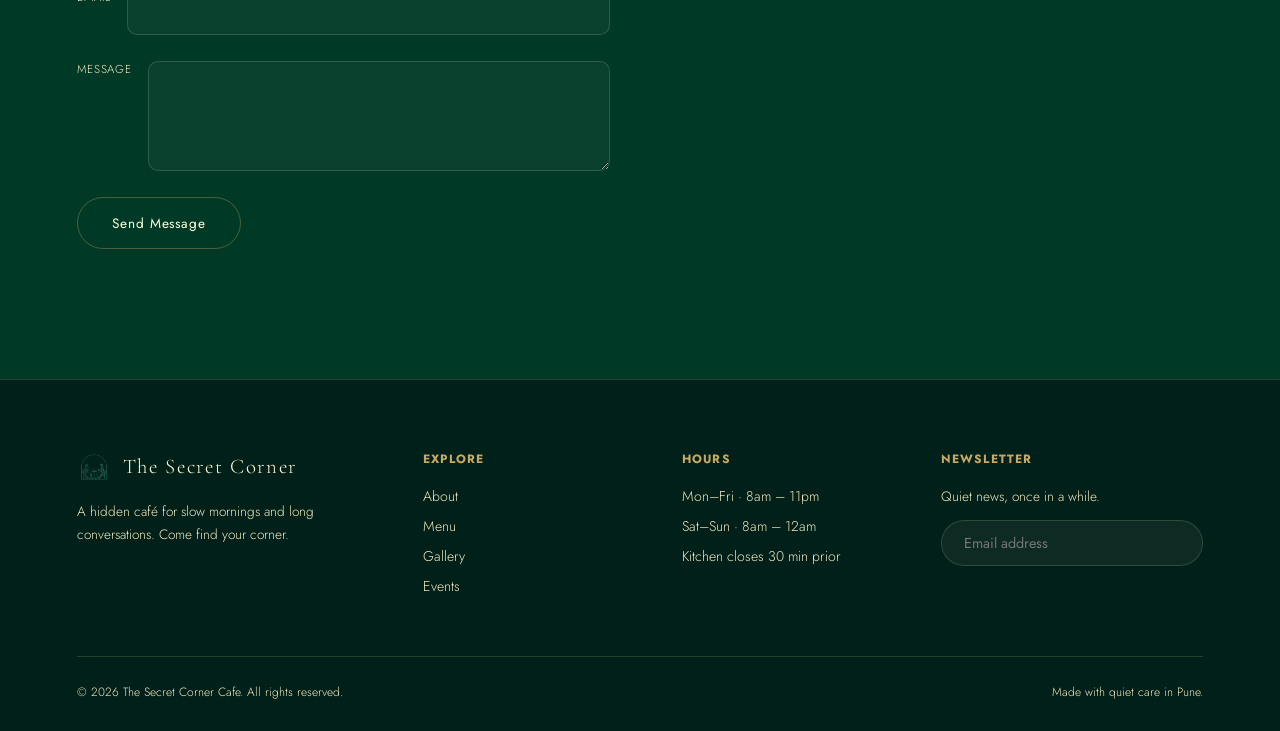
==== commit 815990f3: "Update index.html" ====
--- a/index.html
+++ b/index.html
@@ -504,10 +504,10 @@
 
 /* ---------------- TESTIMONIALS ---------------- */
 const testimonials=[
- {q:"A door I almost missed, and the best coffee I've had all year. It feels like a secret the whole city should know.",n:"Aditi R."},
- {q:"We came for the mojitos and stayed for three hours talking. Nobody rushed us once.",n:"Rohan K."},
- {q:"The window seat at golden hour is worth the trip alone.",n:"Meera S."},
- {q:"Loaded fries, quiet jazz, low light — it's become our monthly ritual.",n:"Kabir & Naina"}
+ {q:"A door I almost missed, and the best coffee I've had all year. It feels like a secret the whole city should know.",n:"Shlok"},
+ {q:"We came for the mojitos and stayed for three hours talking. Nobody rushed us once.",n:"Omkar & Sanika"},
+ {q:"The Coffee and Fries are worth the trip alone.",n:"Sanskruti"},
+ {q:"Loaded fries, quiet jazz, low light it's become our monthly ritual.",n:"Sunny & Unnati"}
 ];
 const testiWrap=document.getElementById('testiWrap');
 const testiDots=document.getElementById('testiDots');
--- a/style.css
+++ b/style.css
@@ -45,8 +45,8 @@
   transition:opacity .9s var(--ease), visibility .9s;
 }
 #loader.hidden{opacity:0;visibility:hidden;pointer-events:none}
-.seal{width:96px;height:96px;animation:sealSpin 3.2s linear infinite;}
-@keyframes sealSpin{to{transform:rotate(360deg)}}
+.seal{width:96px;height:96px;object-fit:contain;animation:logoPulse 2.4s ease-in-out infinite;}
+@keyframes logoPulse{0%,100%{transform:scale(1);opacity:1}50%{transform:scale(.94);opacity:.82}}
 .loader-text{font-family:'Cormorant Garamond',serif;letter-spacing:.4em;font-size:.75rem;text-transform:uppercase;color:var(--gold-soft);opacity:.9}
 
 /* ---------- CURSOR GLOW ---------- */
@@ -68,7 +68,7 @@
   border-bottom:1px solid var(--line);
 }
 .brand{display:flex;align-items:center;gap:12px;font-family:'Cormorant Garamond',serif;font-size:1.3rem;letter-spacing:.08em}
-.brand svg{width:34px;height:34px}
+.brand img{width:34px;height:34px;object-fit:contain}
 .nav-links{display:flex;gap:34px;list-style:none}
 .nav-links a{
   font-size:.85rem;letter-spacing:.05em;position:relative;padding:4px 0;
@@ -119,7 +119,7 @@
   100%{transform:translateY(0) translateX(0) rotate(0deg)}
 }
 .hero-inner{position:relative;z-index:2;max-width:760px}
-.hero-seal{width:108px;height:108px;margin:0 auto 22px;filter:drop-shadow(0 8px 22px rgba(0,0,0,.4))}
+.hero-seal{width:132px;height:132px;object-fit:contain;margin:0 auto 22px;filter:drop-shadow(0 8px 22px rgba(0,0,0,.4))}
 .steam{position:absolute;top:-38px;left:50%;transform:translateX(-50%);width:60px;height:60px;pointer-events:none}
 .steam span{
   position:absolute;bottom:0;width:6px;height:26px;border-radius:50%;
@@ -300,7 +300,7 @@
   transform:scale(.85);opacity:0;transition:all .5s var(--ease);
 }
 .confirm-card.show{transform:scale(1);opacity:1}
-.confirm-seal{width:70px;height:70px;margin:0 auto 16px;animation:sealStamp .5s var(--ease)}
+.confirm-seal{width:84px;height:84px;object-fit:contain;margin:0 auto 16px;animation:sealStamp .5s var(--ease)}
 @keyframes sealStamp{0%{transform:scale(2.4) rotate(-15deg);opacity:0}70%{transform:scale(.9) rotate(4deg)}100%{transform:scale(1) rotate(0)}}
 .confirm-card h3{font-size:1.6rem;margin-bottom:6px}
 .confirm-id{font-size:.72rem;letter-spacing:.1em;text-transform:uppercase;color:var(--forest-soft);margin-bottom:20px}
@@ -442,7 +442,7 @@
   nav{padding:20px 5vw}
   nav.scrolled{padding:12px 5vw}
   .brand{font-size:1.1rem}
-  .brand svg{width:28px;height:28px}
+  .brand img{width:28px;height:28px}
   section{padding:80px 5vw}
   .section-head{margin-bottom:44px}
   .hero{padding:0 16px}
@@ -473,7 +473,7 @@
   .section-head p{font-size:.92rem}
   .hero h1{font-size:clamp(2rem,9vw,2.6rem)}
   .hero p.sub{font-size:1rem;margin-bottom:28px}
-  .hero-seal{width:86px;height:86px}
+  .hero-seal{width:100px;height:100px}
   .btn-row{width:100%}
   .btn-row .btn{flex:1 1 100%;text-align:center}
   .about-text h3{font-size:1.7rem}
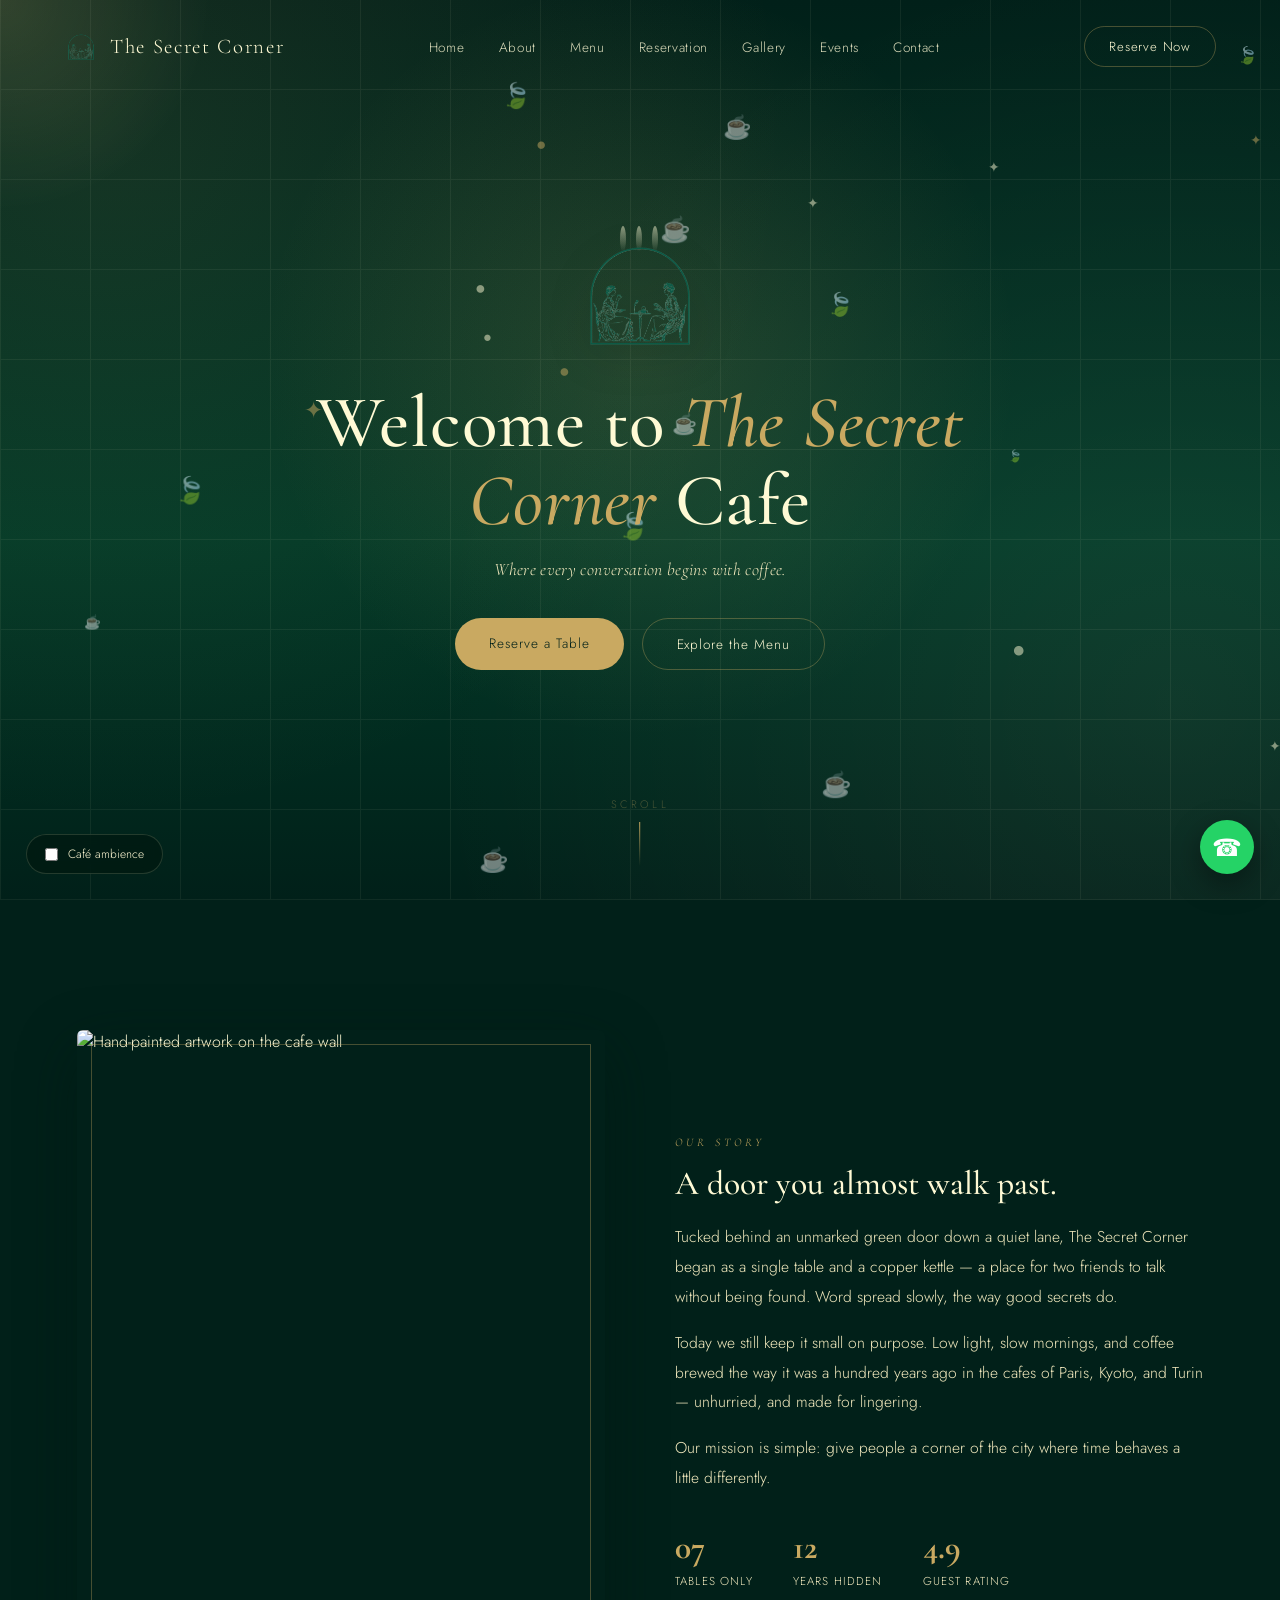
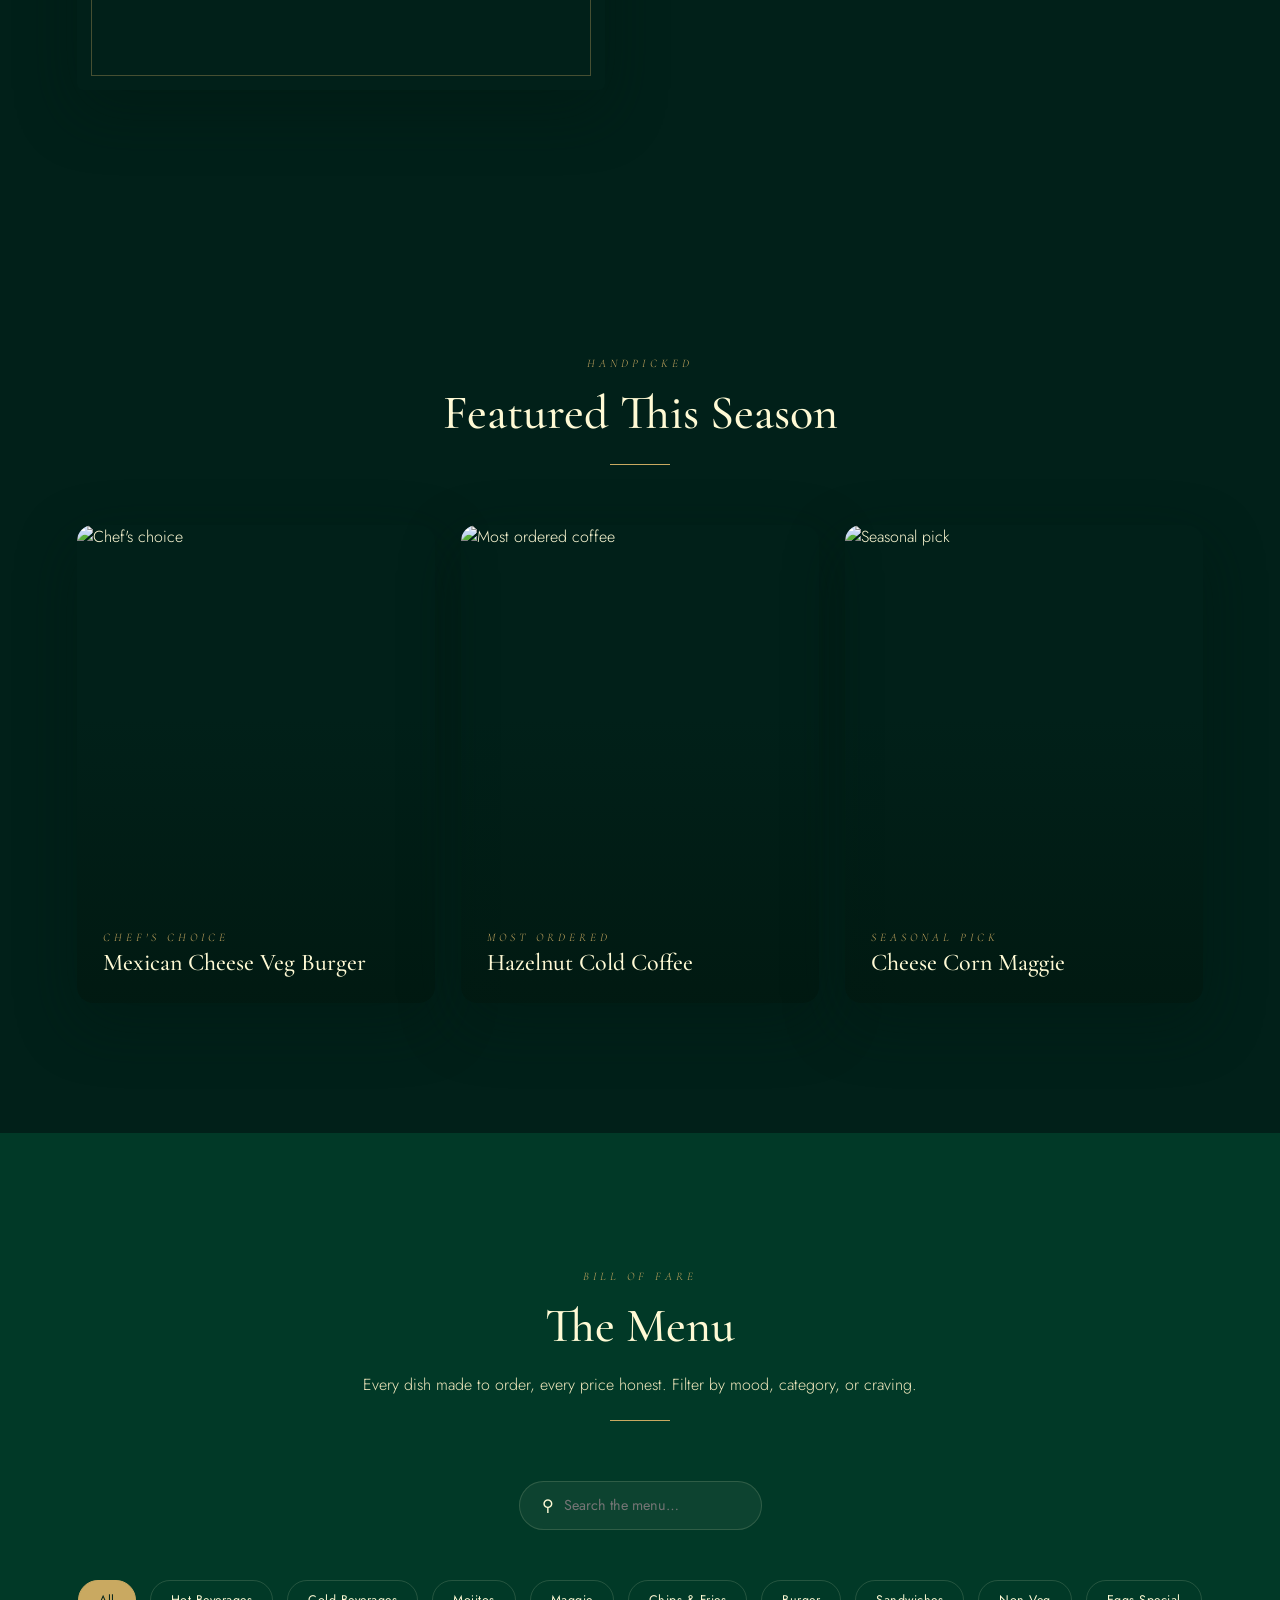
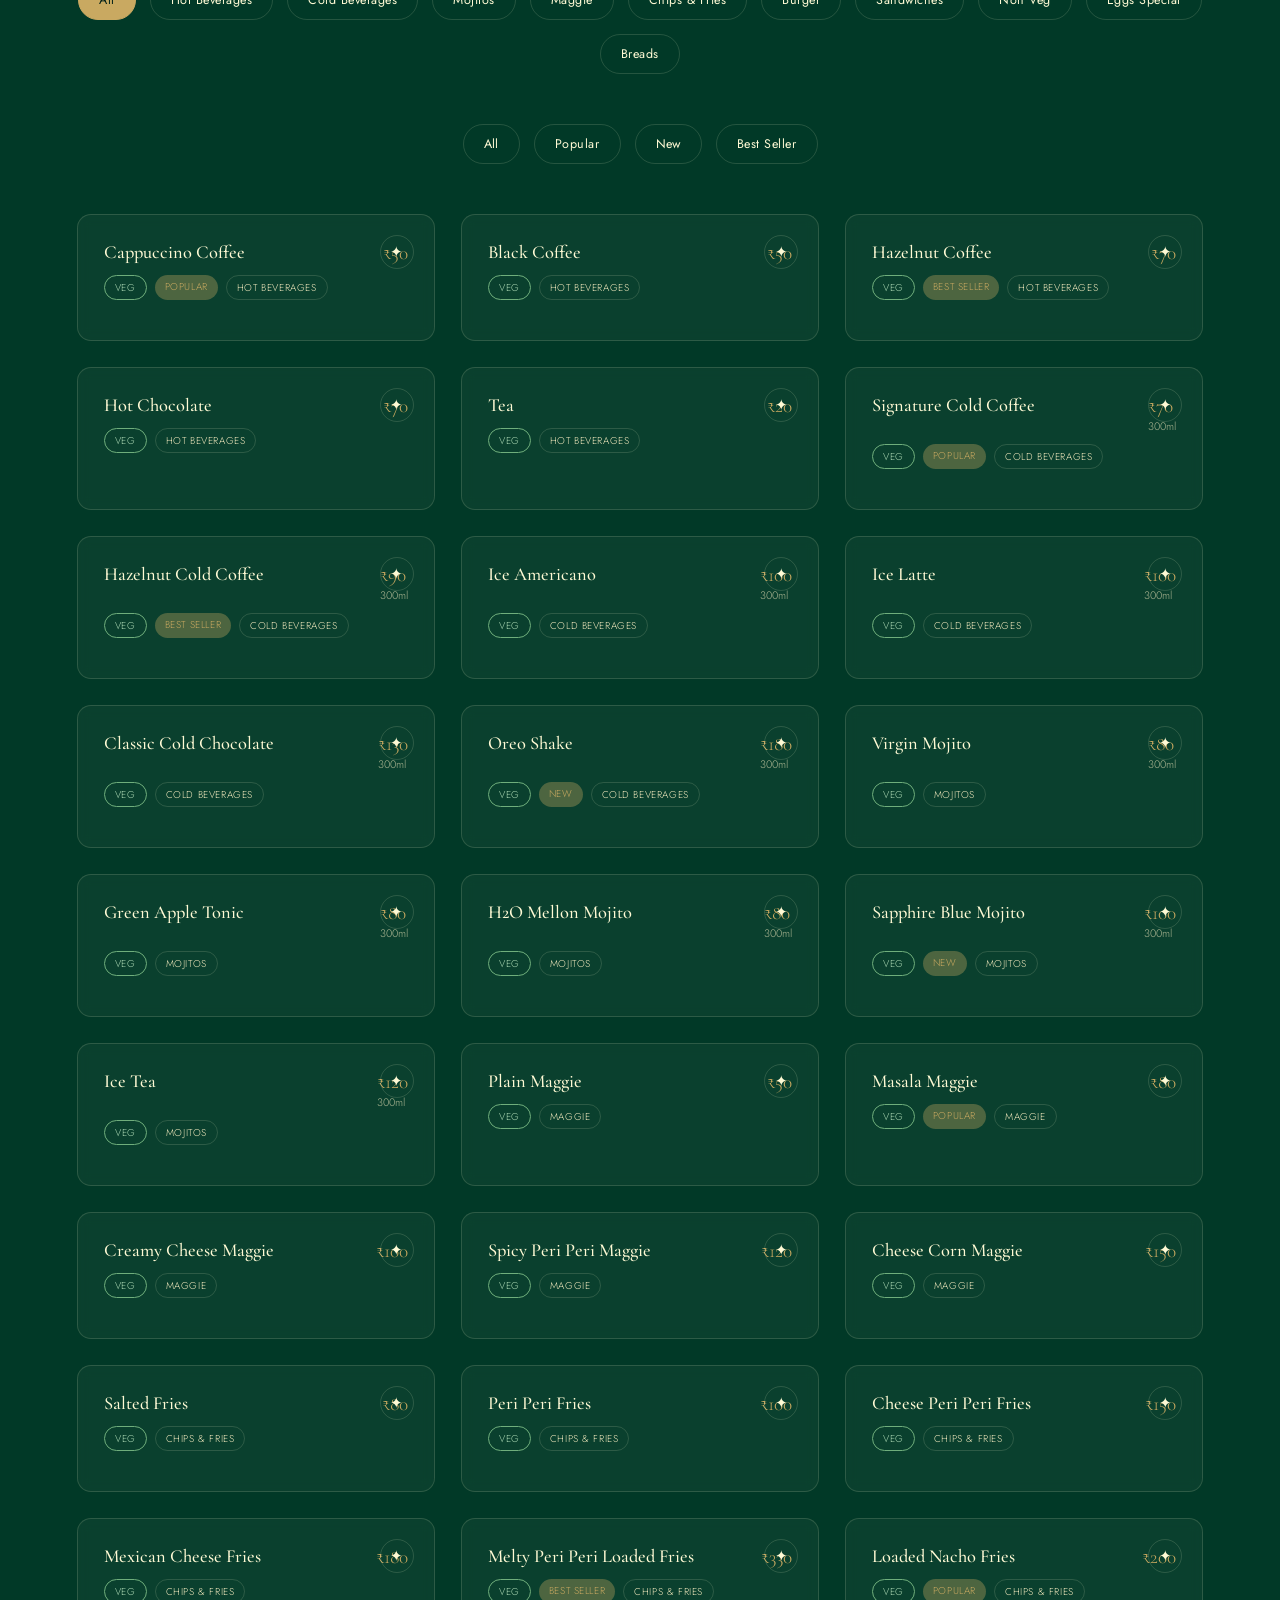
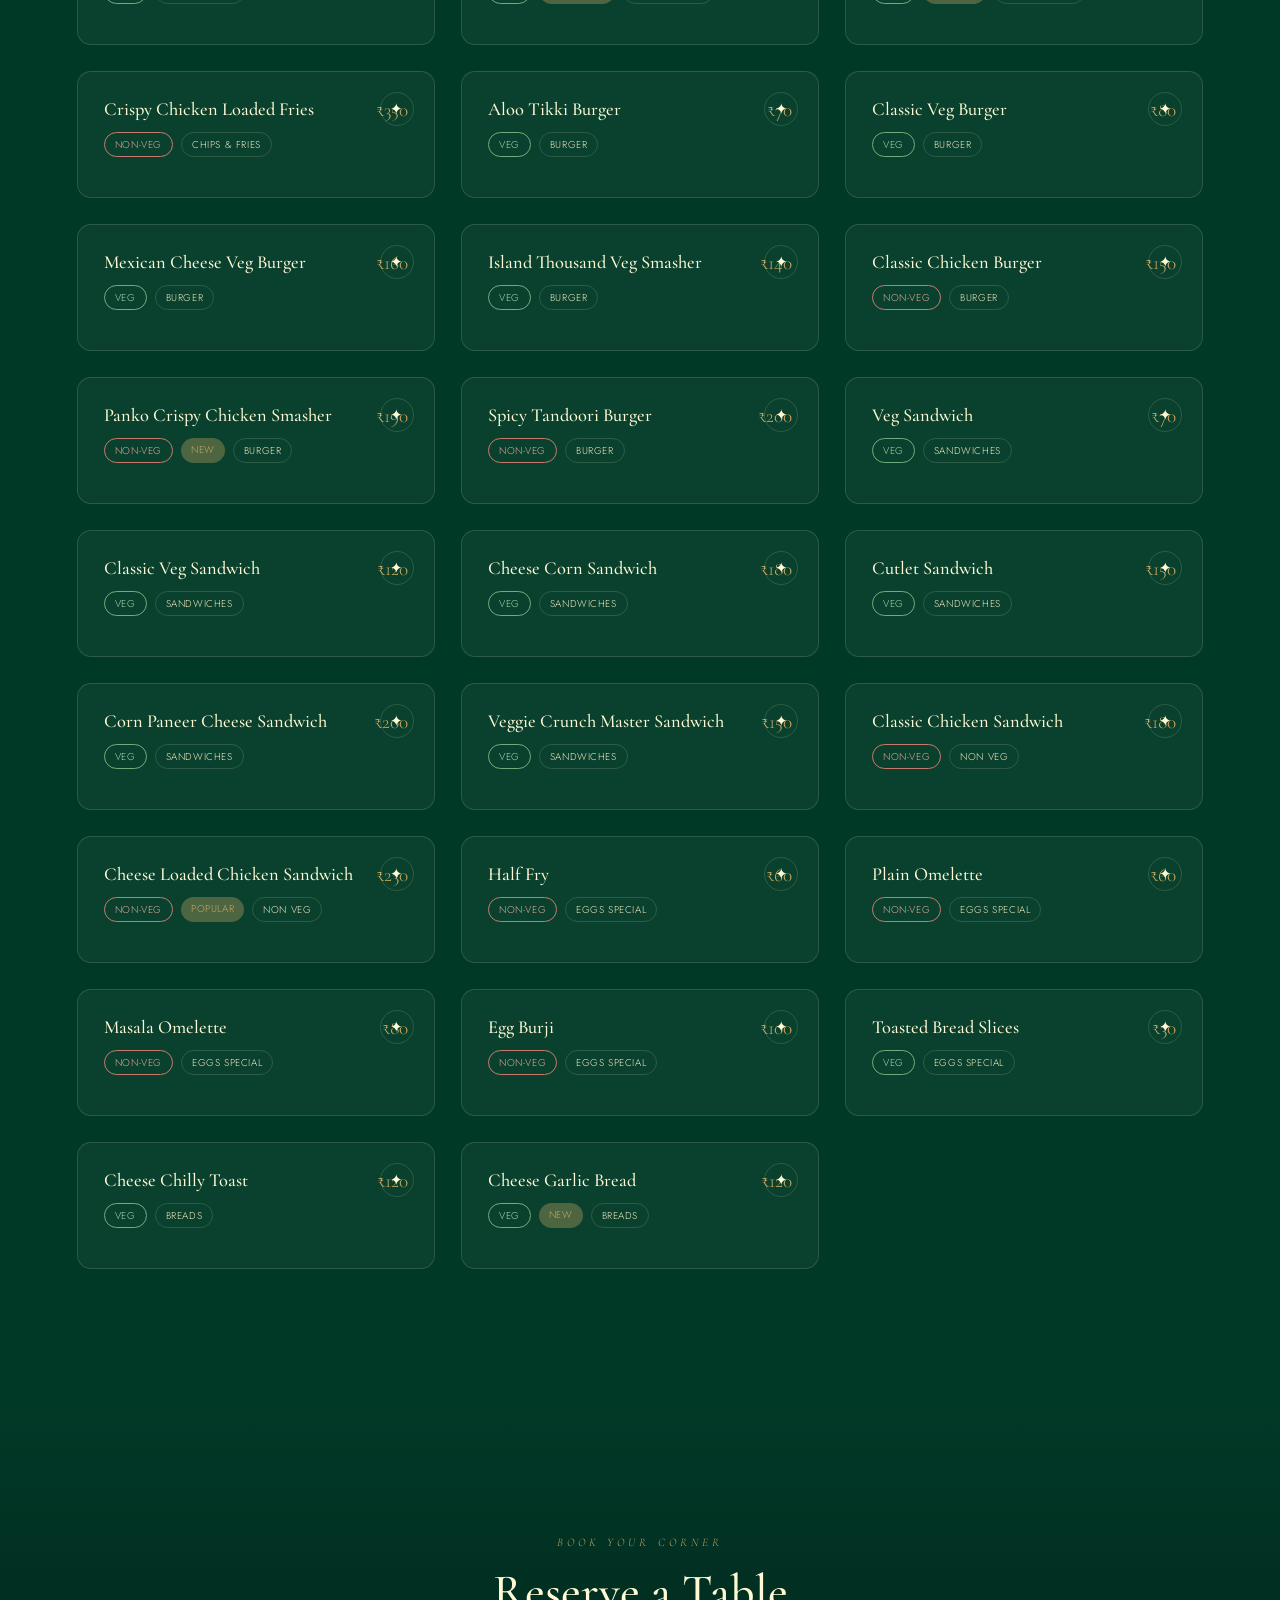
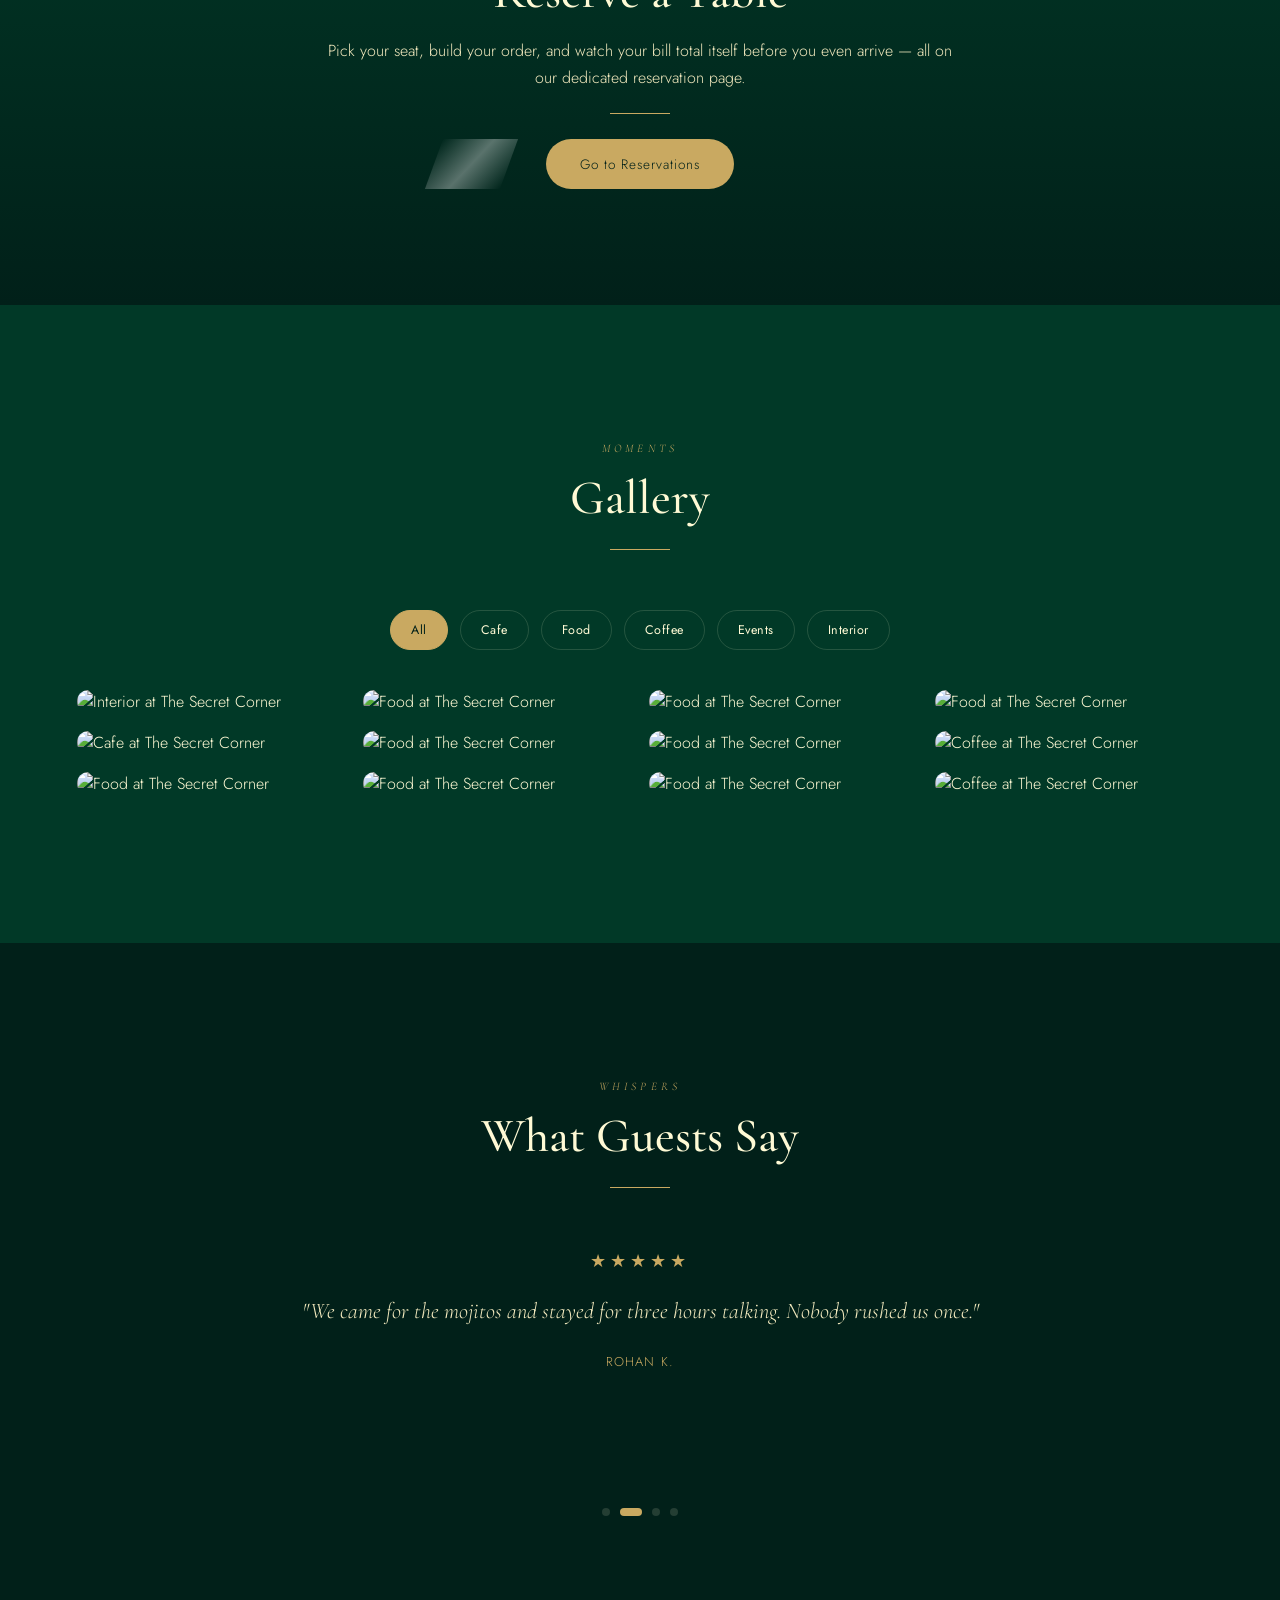
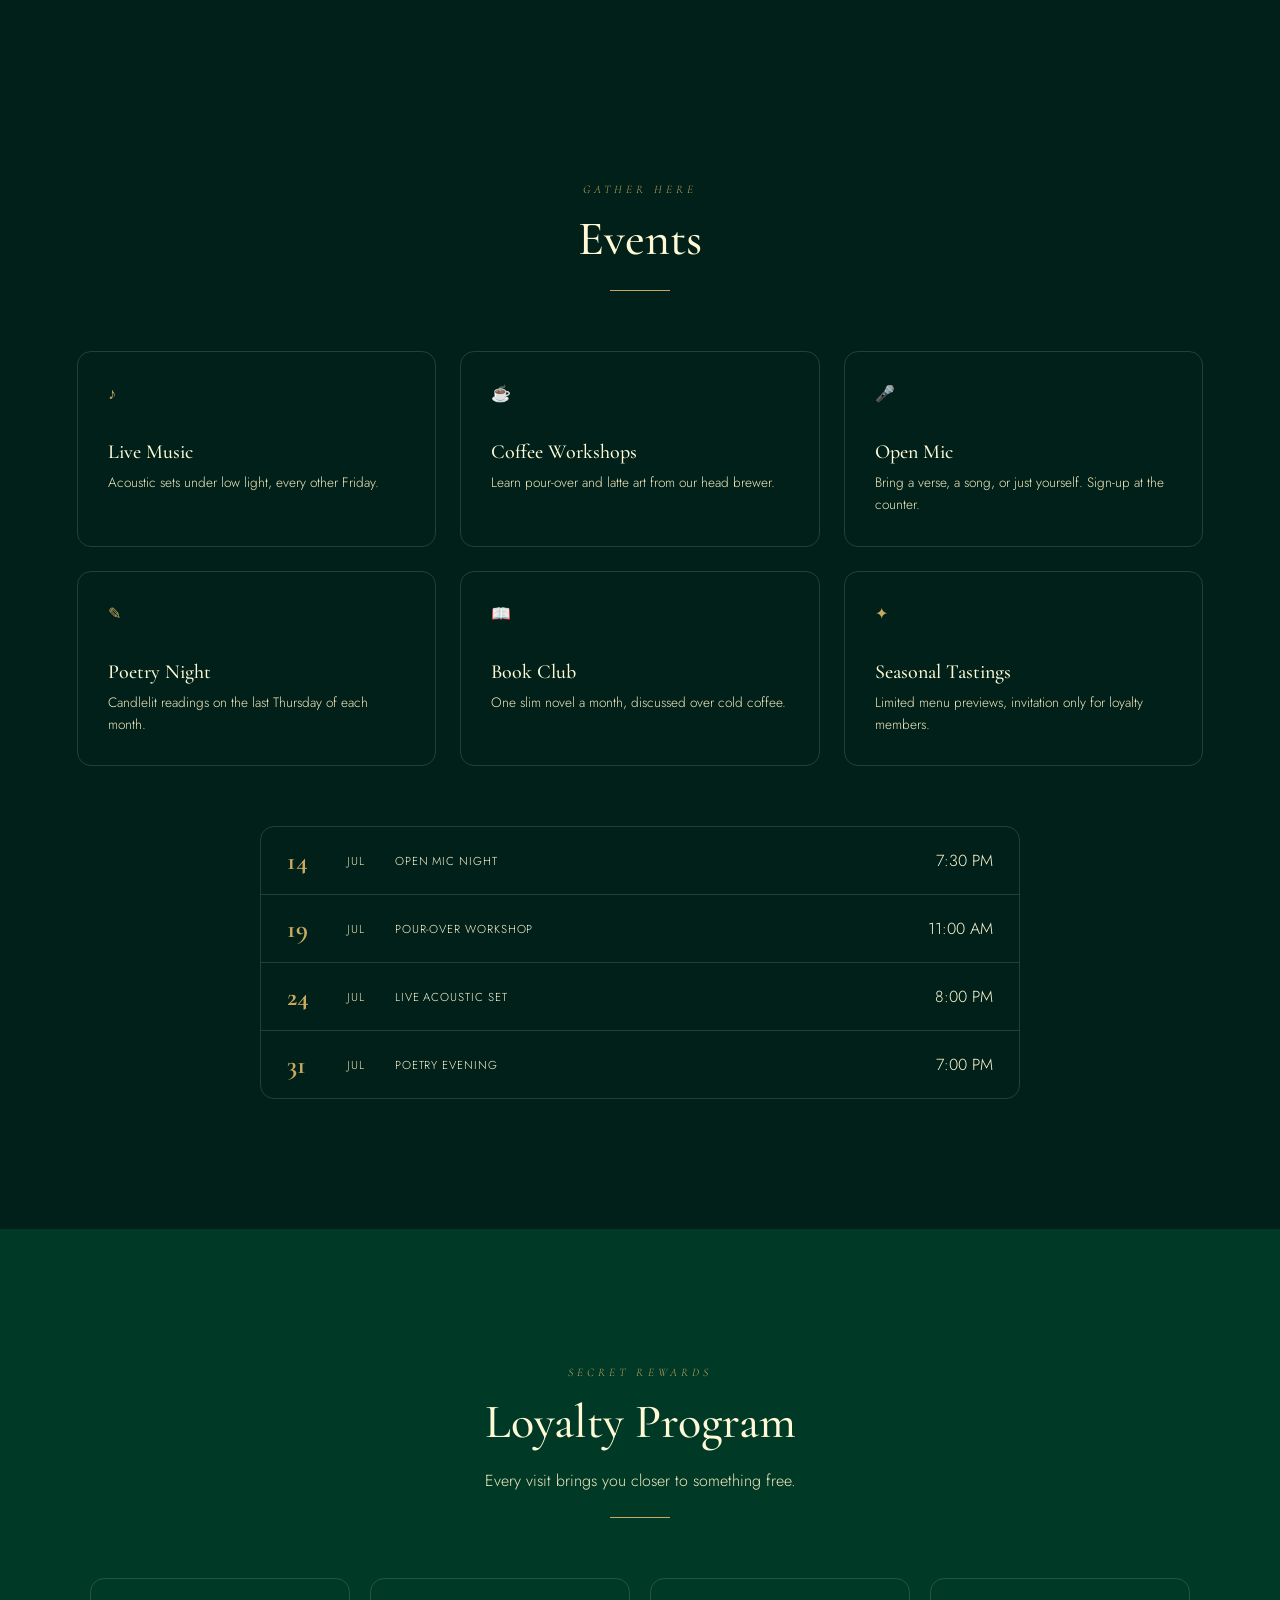
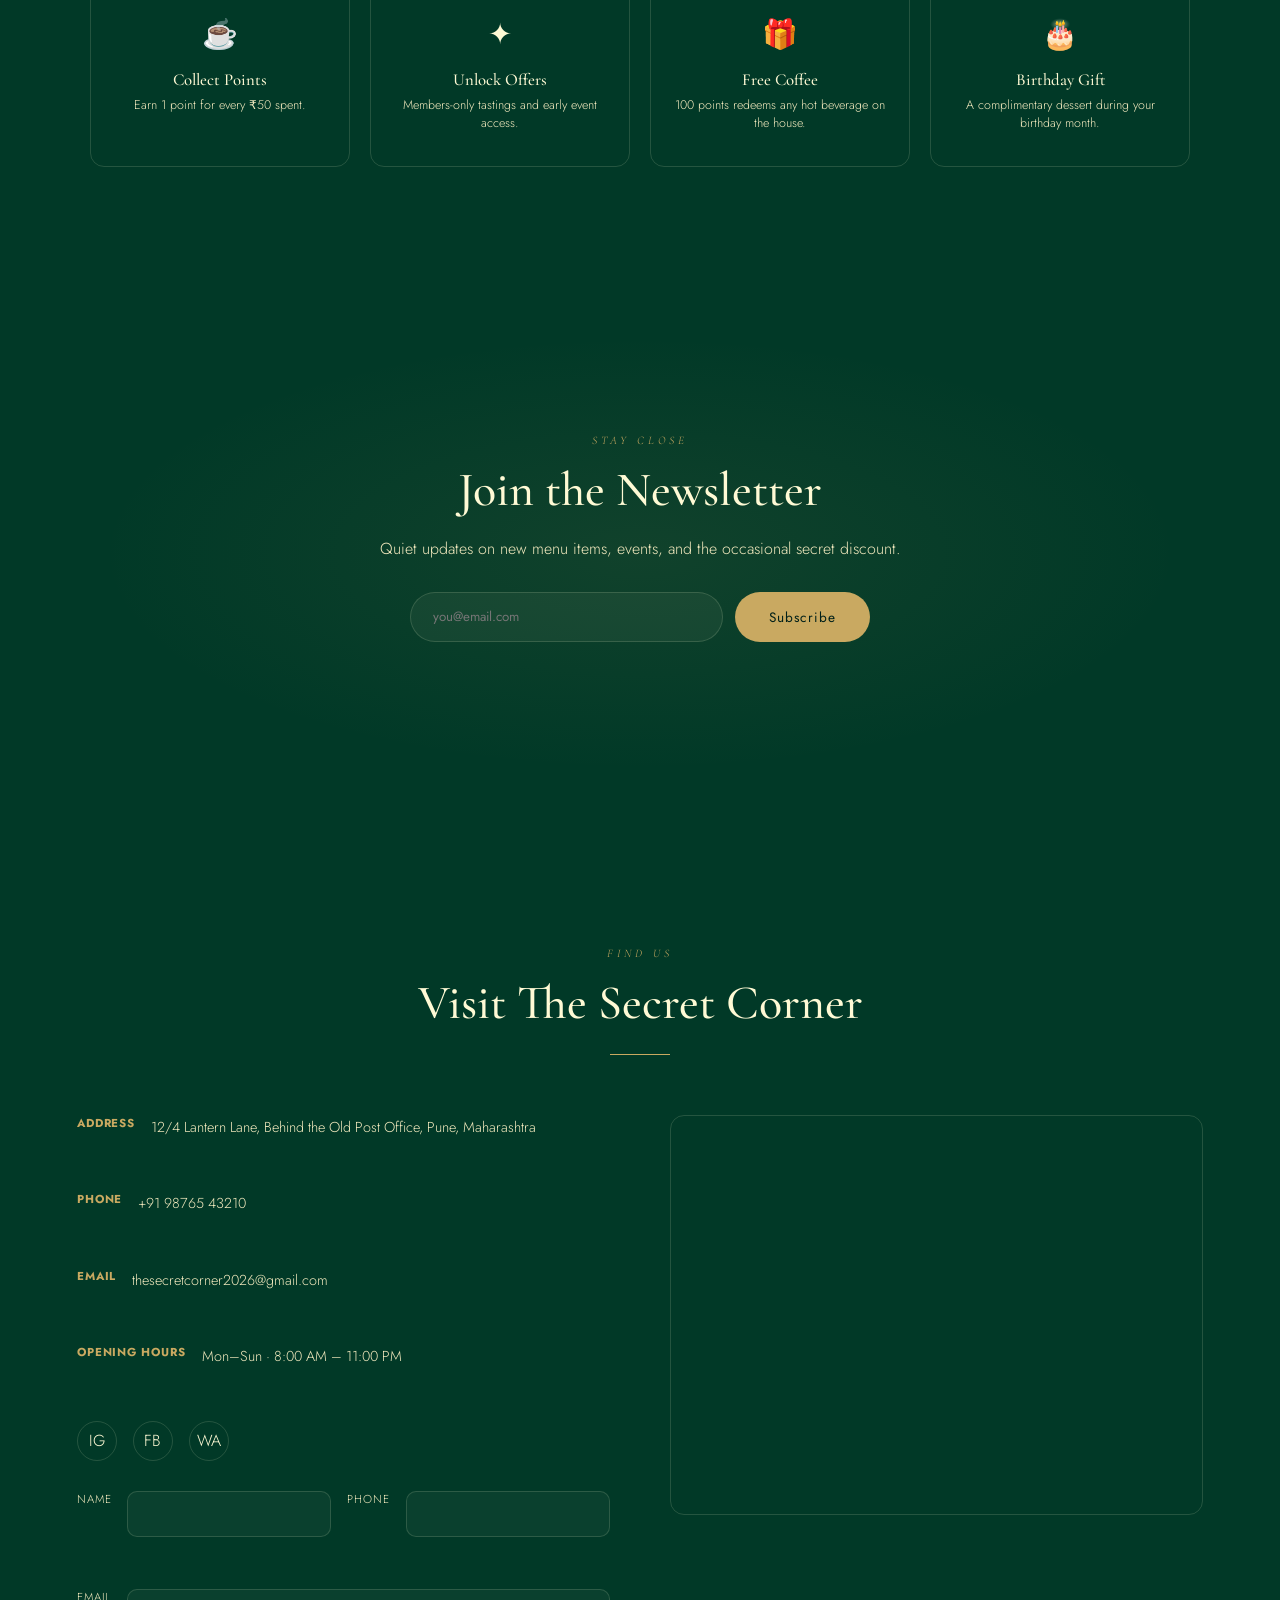
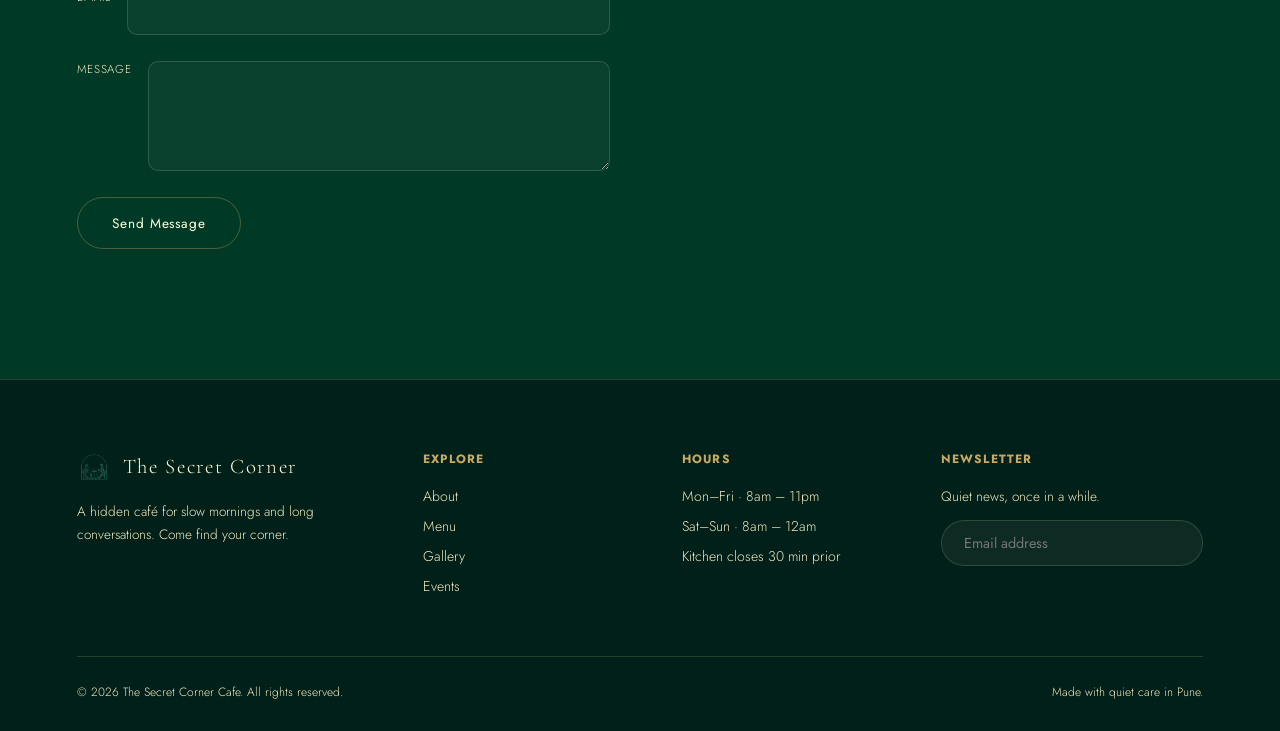
==== commit aa7c037a: "Update index.html" ====
--- a/index.html
+++ b/index.html
@@ -71,7 +71,7 @@
 <section class="about" id="about">
   <div class="about-grid">
     <div class="about-art reveal">
-      <img src="https://images.unsplash.com/photo-1554118811-1e0d58224f24?q=80&w=1000&auto=format&fit=crop" alt="Interior of the cafe">
+      <img src="about-paintings.jpg" alt="Hand-painted artwork on the cafe wall">
     </div>
     <div class="about-text reveal">
       <span class="eyebrow">Our Story</span>
@@ -97,16 +97,16 @@
   </div>
   <div class="feat-row">
     <div class="feat-card reveal">
-      <img src="https://images.unsplash.com/photo-1517701604599-bb29b565090c?q=80&w=900&auto=format&fit=crop" alt="Most ordered coffee">
+      <img src="featured-mexican-burger.jpg" alt="Chef's choice">
+      <div class="feat-overlay"><span class="eyebrow">Chef's Choice</span><h3>Mexican Cheese Veg Burger</h3></div>
+    </div>
+    <div class="feat-card reveal">
+      <img src="featured-coffee.jpg" alt="Most ordered coffee">
       <div class="feat-overlay"><span class="eyebrow">Most Ordered</span><h3>Hazelnut Cold Coffee</h3></div>
     </div>
     <div class="feat-card reveal">
-      <img src="https://images.unsplash.com/photo-1509440159596-0249088772ff?q=80&w=900&auto=format&fit=crop" alt="Chef's choice">
-      <div class="feat-overlay"><span class="eyebrow">Chef's Choice</span><h3>Loaded Nacho Fries</h3></div>
-    </div>
-    <div class="feat-card reveal">
-      <img src="https://images.unsplash.com/photo-1461023058943-07fcbe16d735?q=80&w=900&auto=format&fit=crop" alt="Seasonal pick">
-      <div class="feat-overlay"><span class="eyebrow">Seasonal Pick</span><h3>Sapphire Blue Mojito</h3></div>
+      <img src="featured-maggie.jpg" alt="Seasonal pick">
+      <div class="feat-overlay"><span class="eyebrow">Seasonal Pick</span><h3>Cheese Corn Maggie</h3></div>
     </div>
   </div>
 </section>
@@ -461,18 +461,18 @@
 
 /* ---------------- GALLERY ---------------- */
 const galleryData=[
- {src:"https://images.unsplash.com/photo-1554118811-1e0d58224f24?q=80&w=700&auto=format&fit=crop",cat:"Interior"},
- {src:"https://images.unsplash.com/photo-1521017432531-fbd92d768814?q=80&w=700&auto=format&fit=crop",cat:"Coffee"},
- {src:"https://images.unsplash.com/photo-1495474472287-4d71bcdd2085?q=80&w=700&auto=format&fit=crop",cat:"Coffee"},
- {src:"https://images.unsplash.com/photo-1445116572660-236099ec97a0?q=80&w=700&auto=format&fit=crop",cat:"Food"},
- {src:"https://images.unsplash.com/photo-1509042239860-f550ce710b93?q=80&w=700&auto=format&fit=crop",cat:"Cafe"},
- {src:"https://images.unsplash.com/photo-1481833761820-0509d3217039?q=80&w=700&auto=format&fit=crop",cat:"Cafe"},
- {src:"https://images.unsplash.com/photo-1466978913421-dad2ebd01d17?q=80&w=700&auto=format&fit=crop",cat:"Coffee"},
- {src:"https://images.unsplash.com/photo-1467003909585-2f8a72700288?q=80&w=700&auto=format&fit=crop",cat:"Food"},
- {src:"https://images.unsplash.com/photo-1523904632426-2a034c9ac68c?q=80&w=700&auto=format&fit=crop",cat:"Interior"},
- {src:"https://images.unsplash.com/photo-1498804103079-a6351b050096?q=80&w=700&auto=format&fit=crop",cat:"Events"},
- {src:"https://images.unsplash.com/photo-1414235077428-338989a2e8c0?q=80&w=700&auto=format&fit=crop",cat:"Events"},
- {src:"https://images.unsplash.com/photo-1453614512568-c4024d13c247?q=80&w=700&auto=format&fit=crop",cat:"Cafe"}
+ {src:"gallery-06.jpg",cat:"Interior"},
+ {src:"gallery-08.jpg",cat:"Cafe"},
+ {src:"gallery-01.jpg",cat:"Food"},
+ {src:"gallery-02.jpg",cat:"Food"},
+ {src:"gallery-03.jpg",cat:"Food"},
+ {src:"gallery-04.jpg",cat:"Food"},
+ {src:"gallery-05.jpg",cat:"Food"},
+ {src:"gallery-07.jpg",cat:"Food"},
+ {src:"gallery-09.jpg",cat:"Food"},
+ {src:"gallery-10.jpg",cat:"Food"},
+ {src:"gallery-11.jpg",cat:"Coffee"},
+ {src:"gallery-12.jpg",cat:"Coffee"}
 ];
 const galCats=["All","Cafe","Food","Coffee","Events","Interior"];
 const galFilters=document.getElementById('galFilters');
@@ -504,10 +504,10 @@
 
 /* ---------------- TESTIMONIALS ---------------- */
 const testimonials=[
- {q:"A door I almost missed, and the best coffee I've had all year. It feels like a secret the whole city should know.",n:"Shlok"},
- {q:"We came for the mojitos and stayed for three hours talking. Nobody rushed us once.",n:"Omkar & Sanika"},
- {q:"The Coffee and Fries are worth the trip alone.",n:"Sanskruti"},
- {q:"Loaded fries, quiet jazz, low light it's become our monthly ritual.",n:"Sunny & Unnati"}
+ {q:"A door I almost missed, and the best coffee I've had all year. It feels like a secret the whole city should know.",n:"Aditi R."},
+ {q:"We came for the mojitos and stayed for three hours talking. Nobody rushed us once.",n:"Rohan K."},
+ {q:"The window seat at golden hour is worth the trip alone.",n:"Meera S."},
+ {q:"Loaded fries, quiet jazz, low light — it's become our monthly ritual.",n:"Kabir & Naina"}
 ];
 const testiWrap=document.getElementById('testiWrap');
 const testiDots=document.getElementById('testiDots');
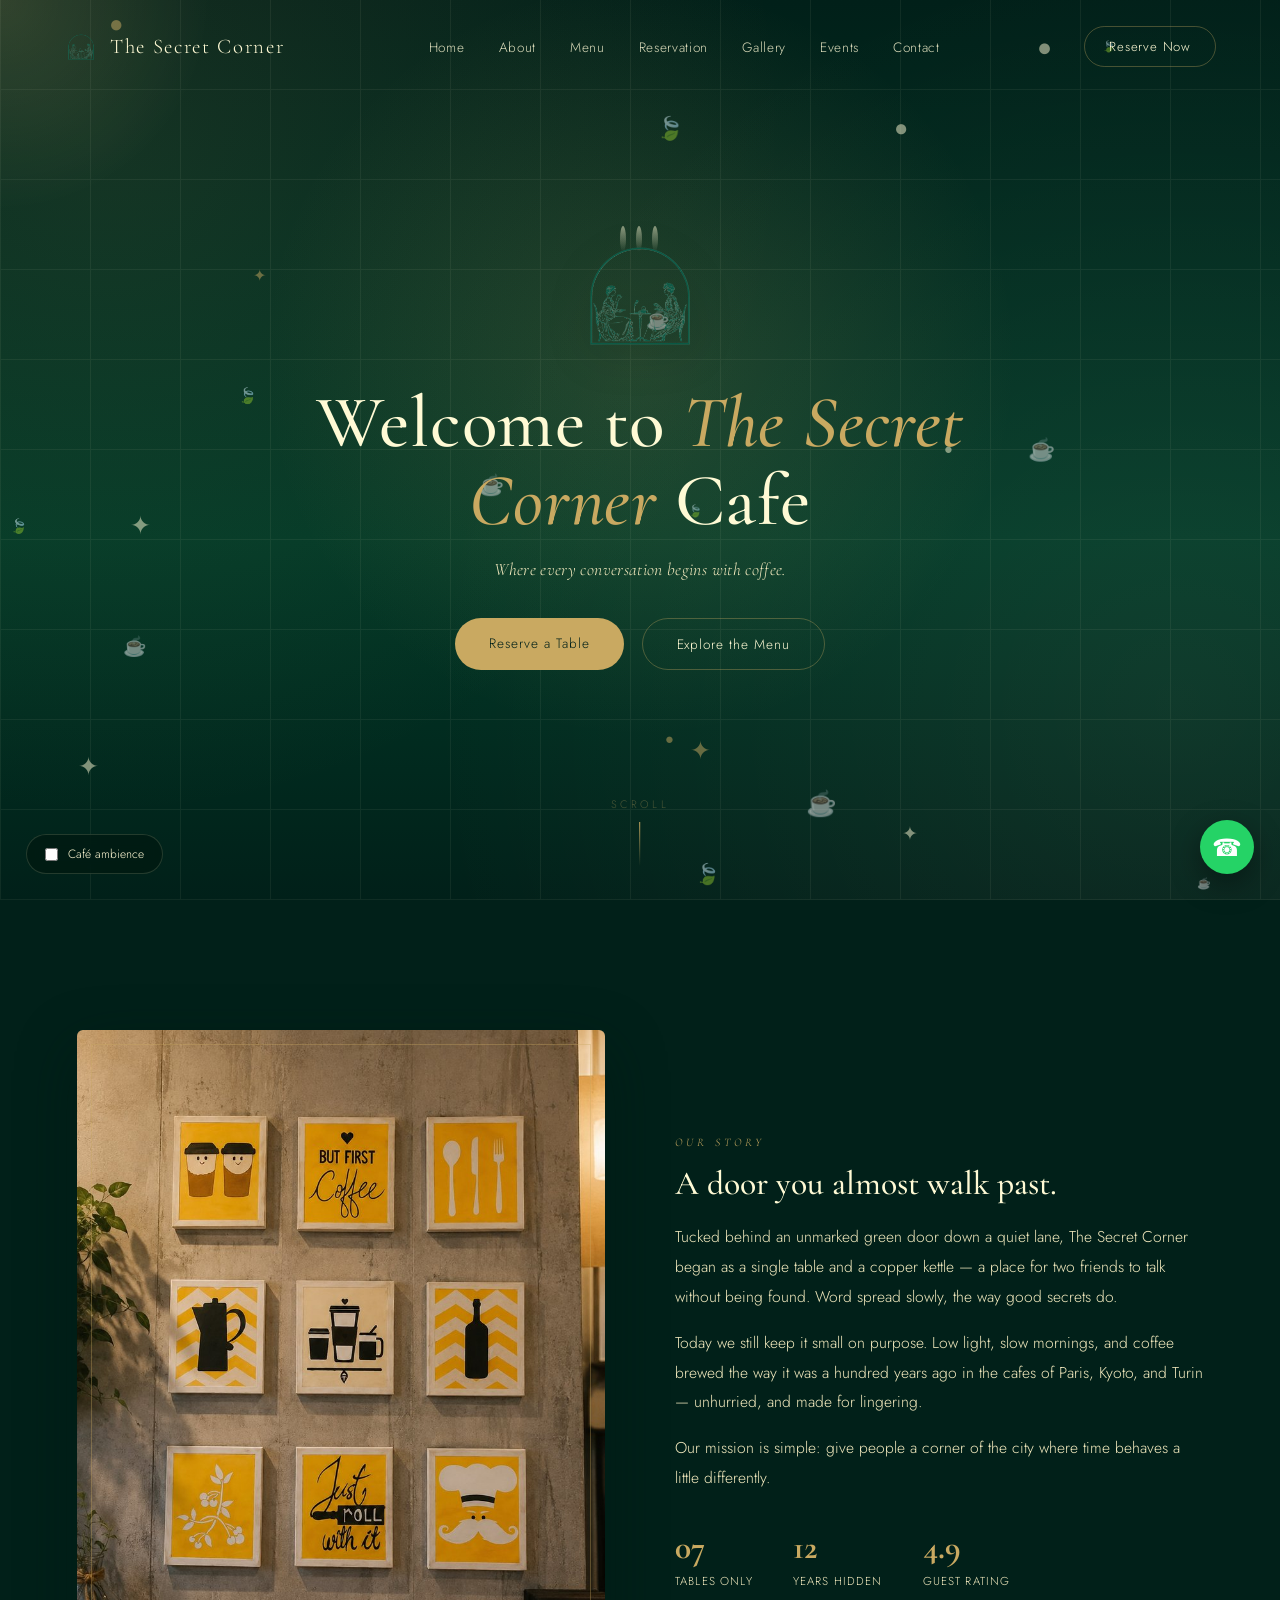
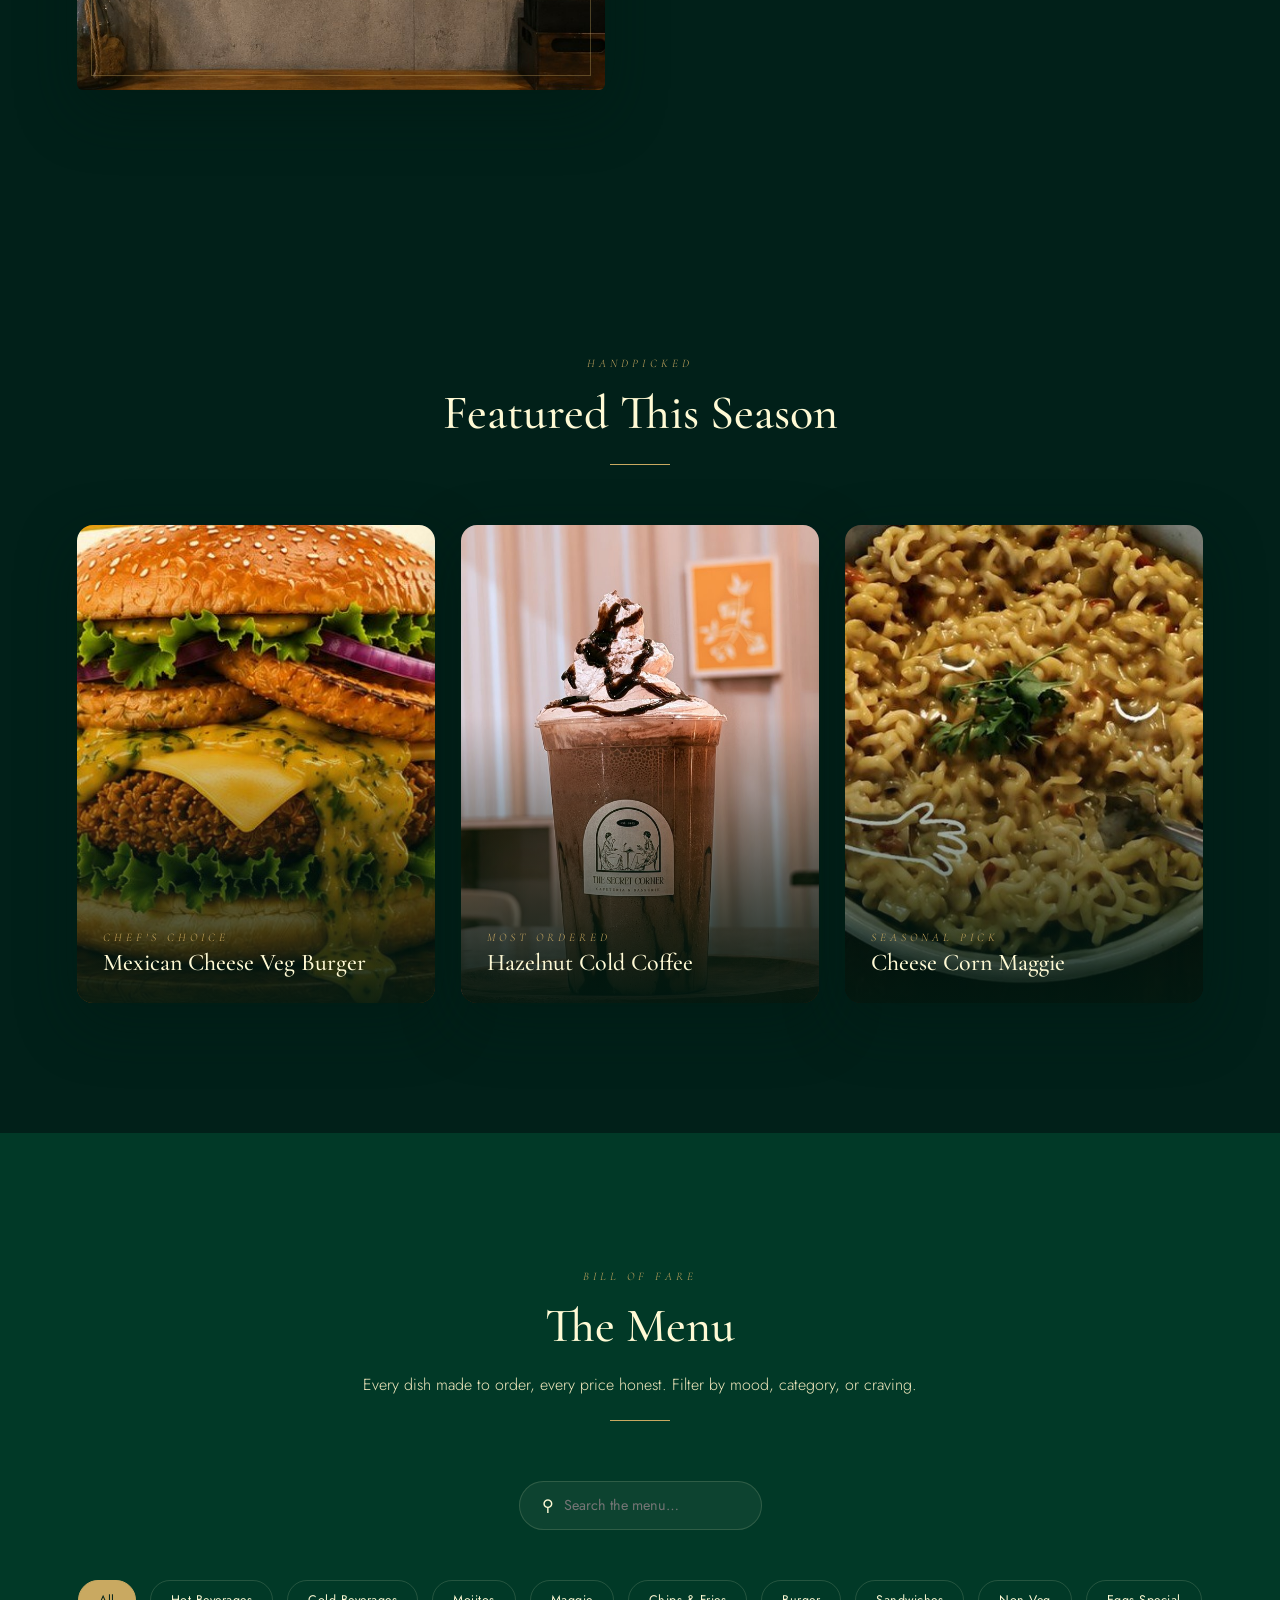
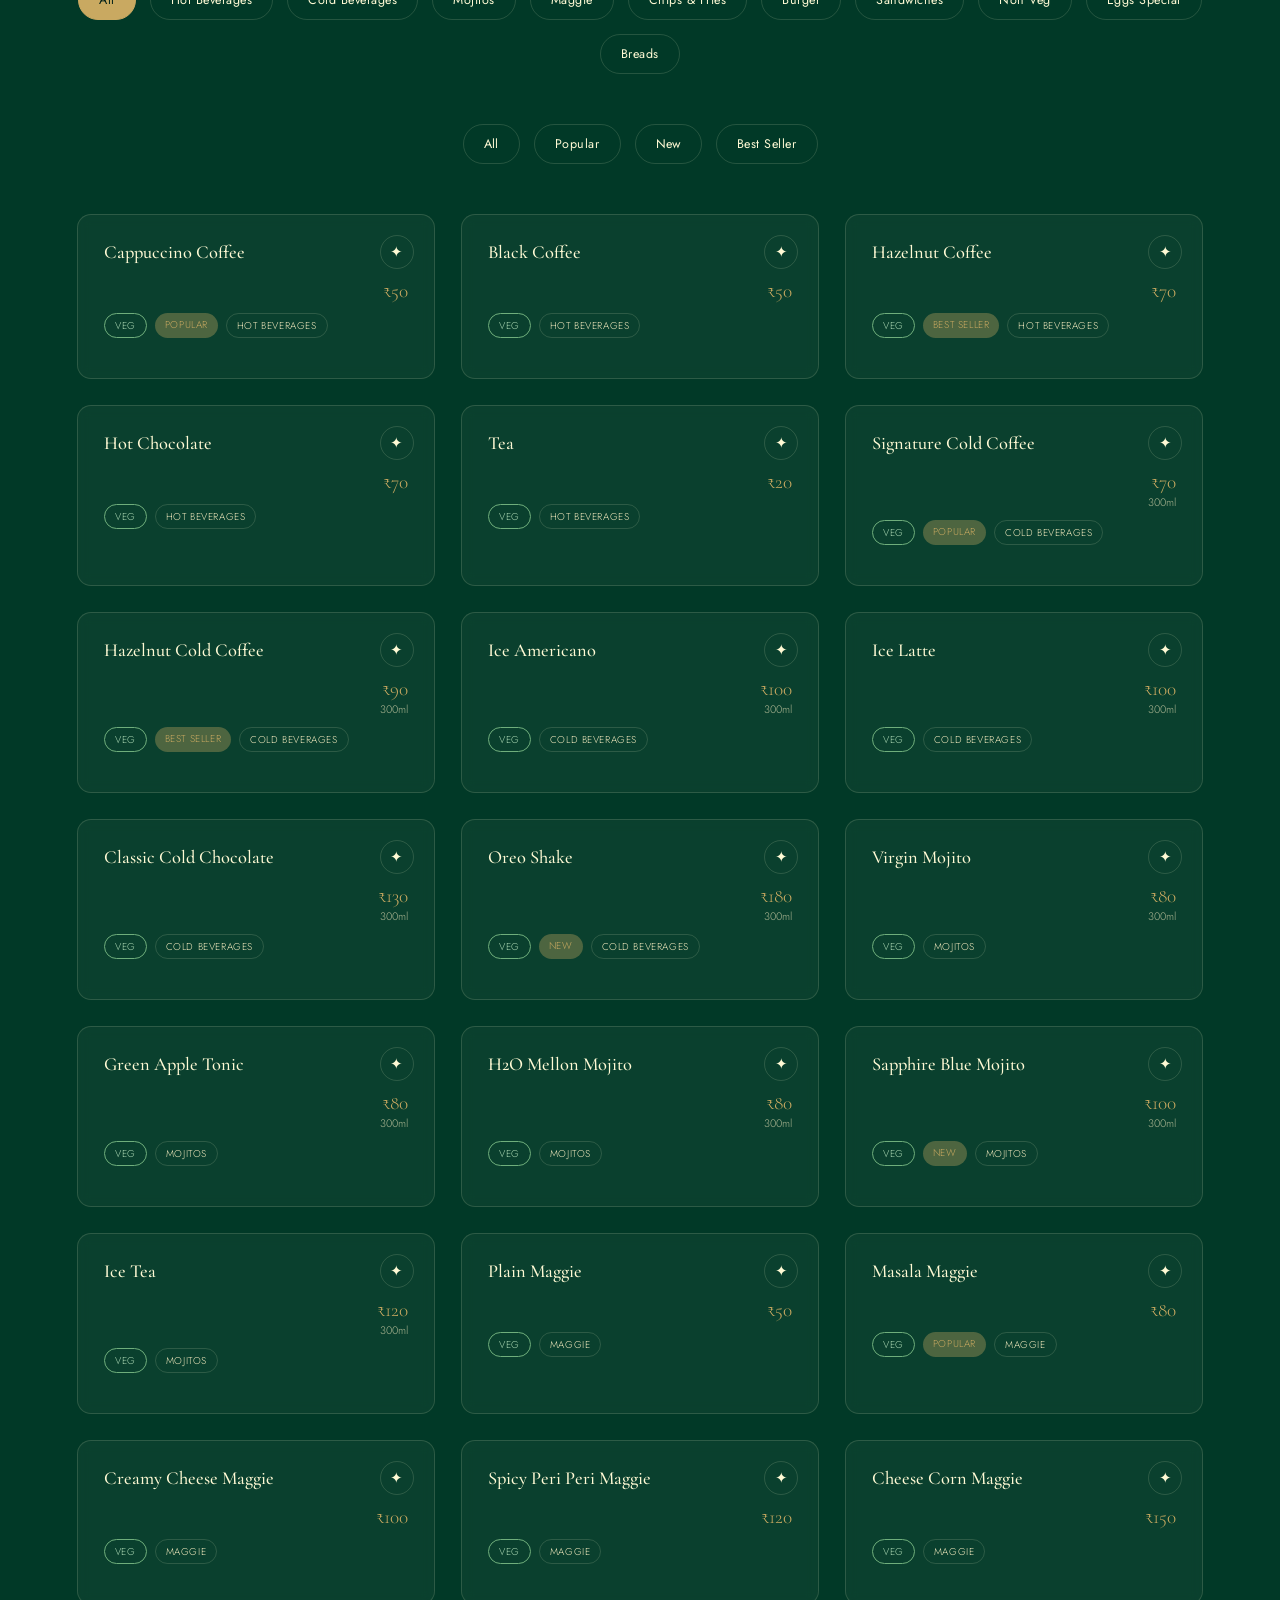
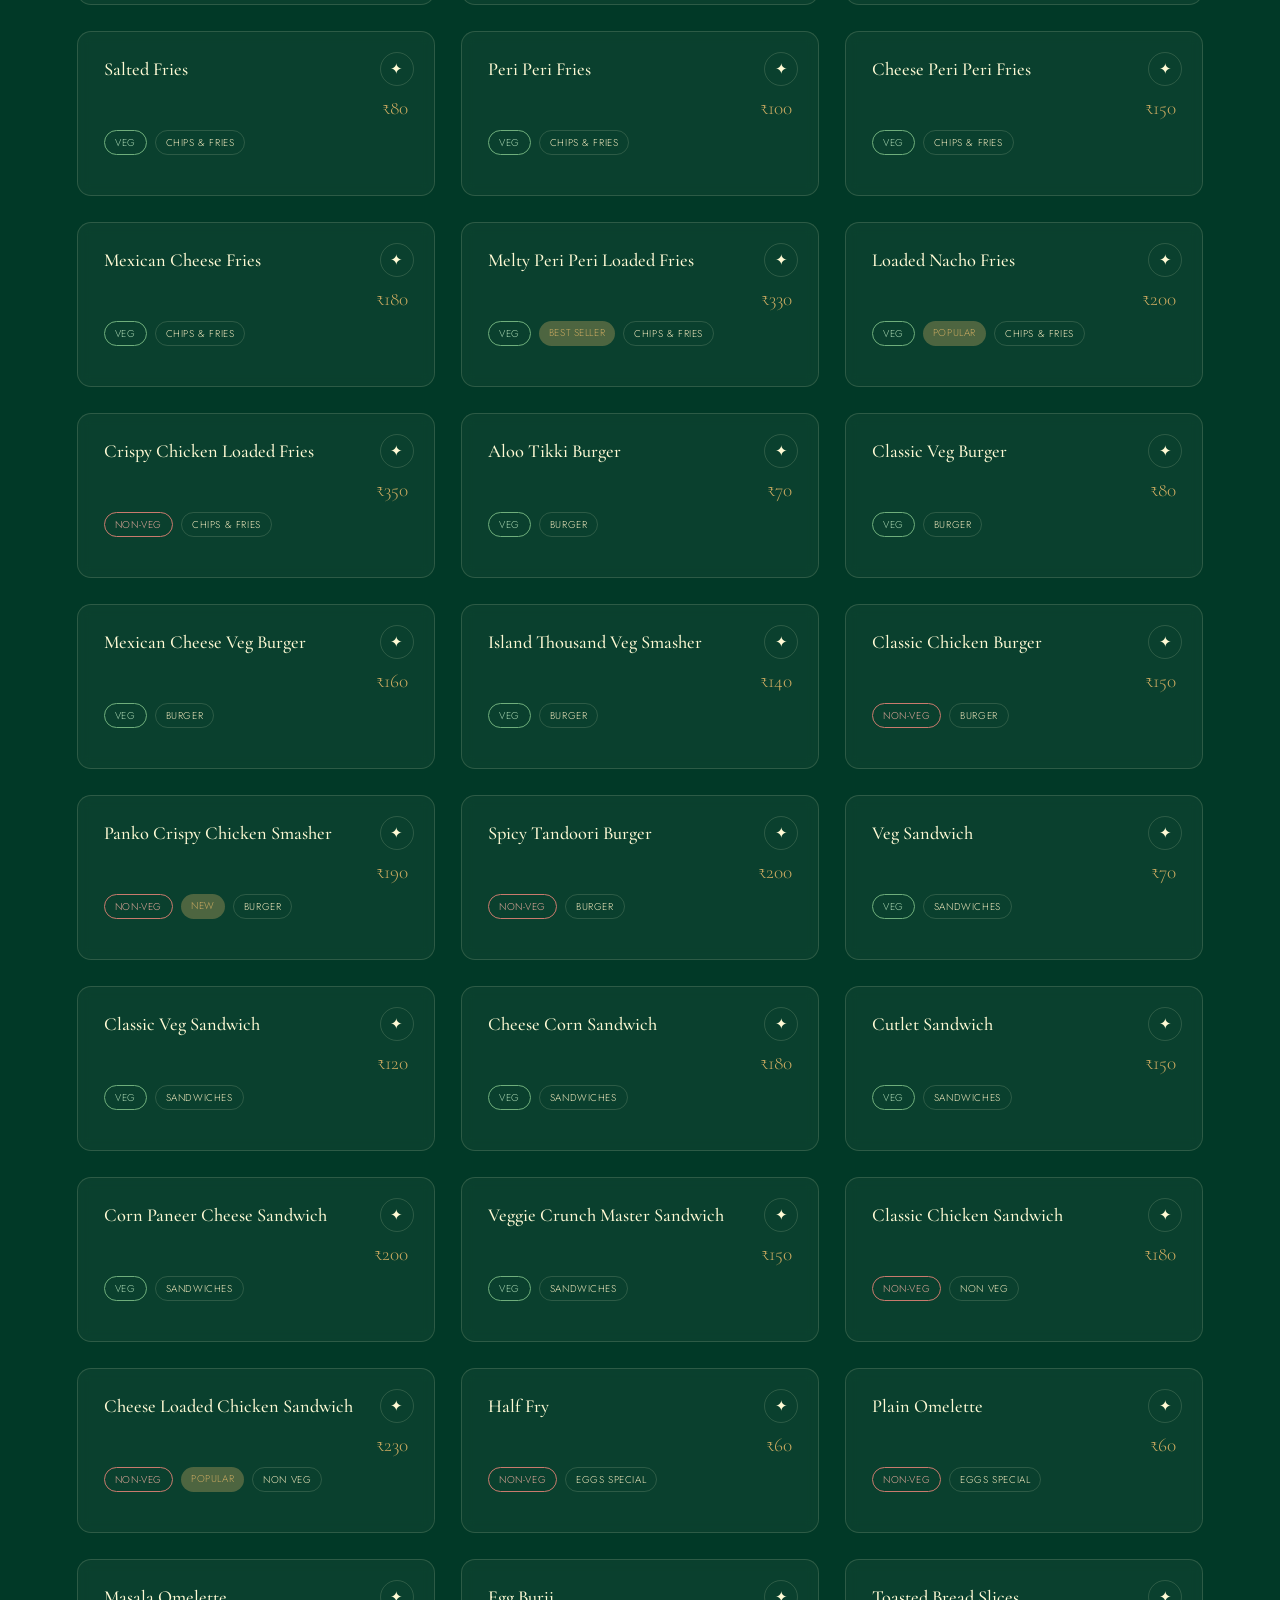
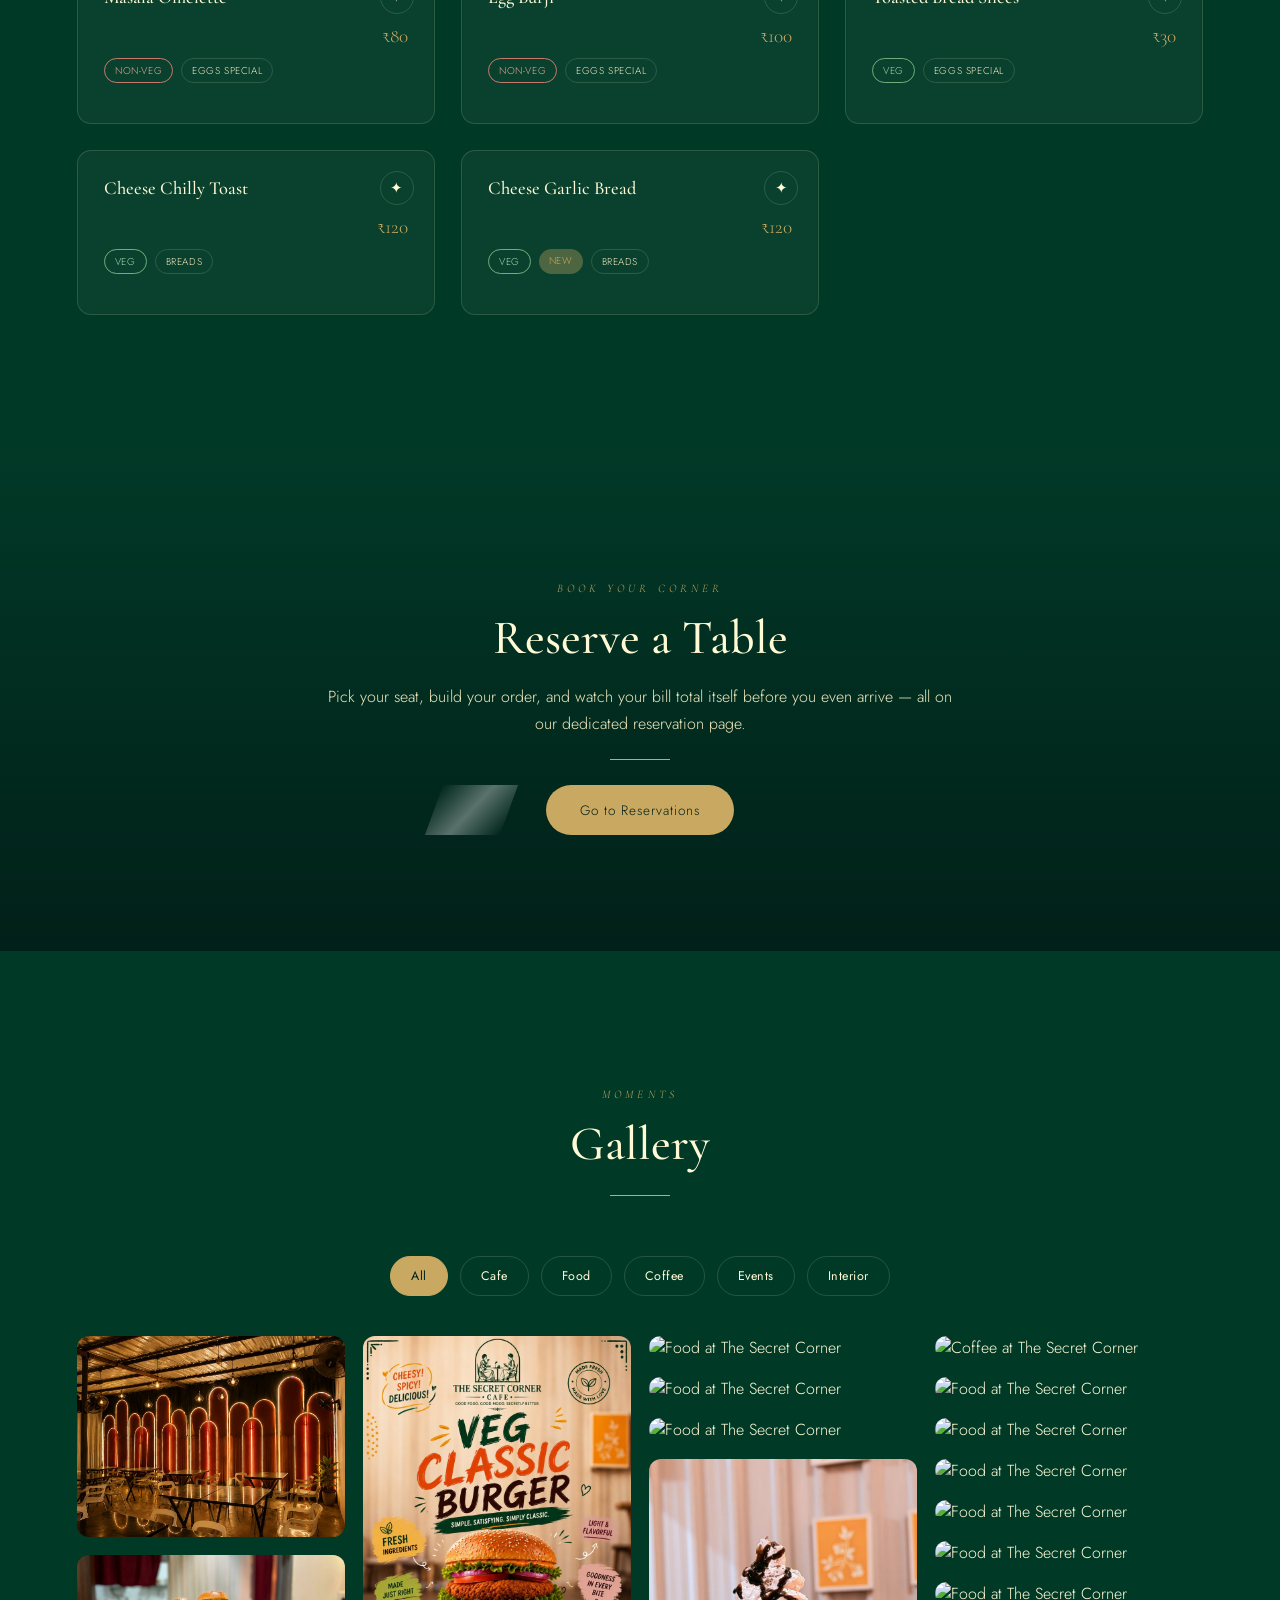
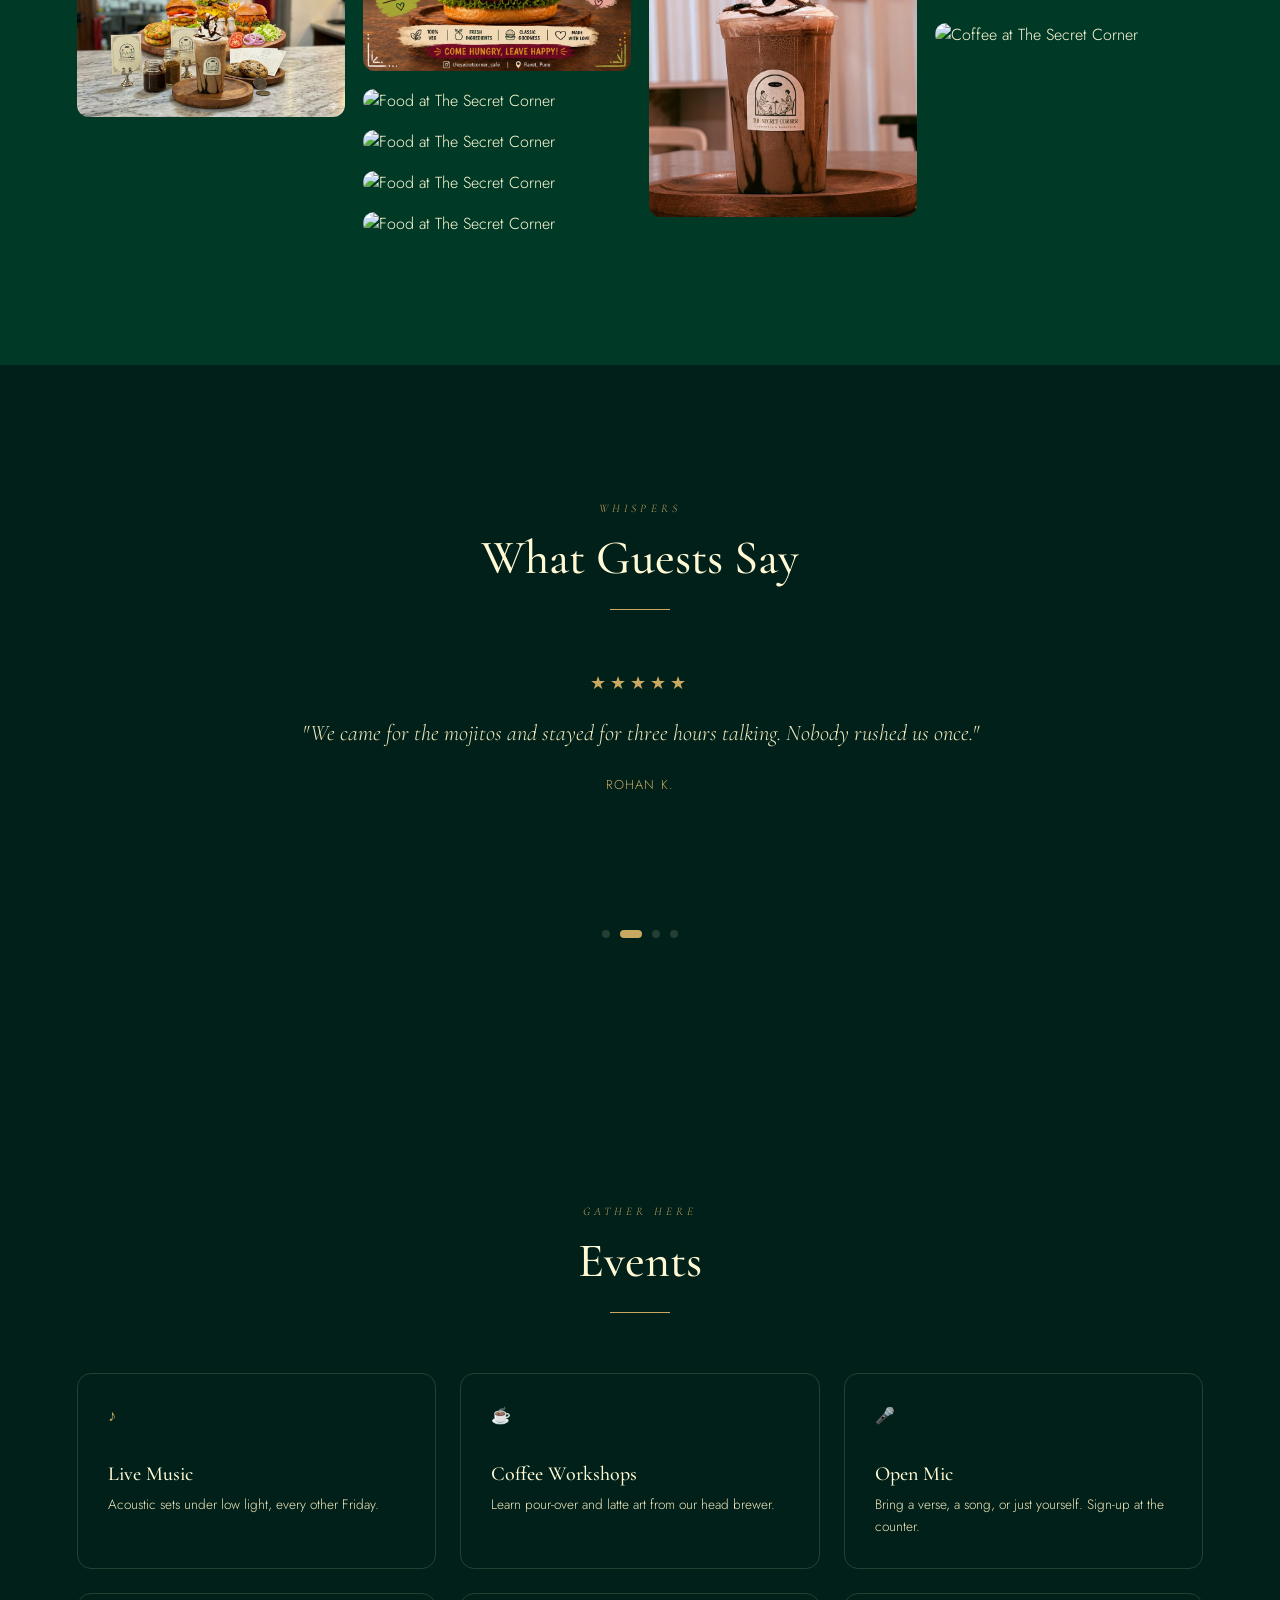
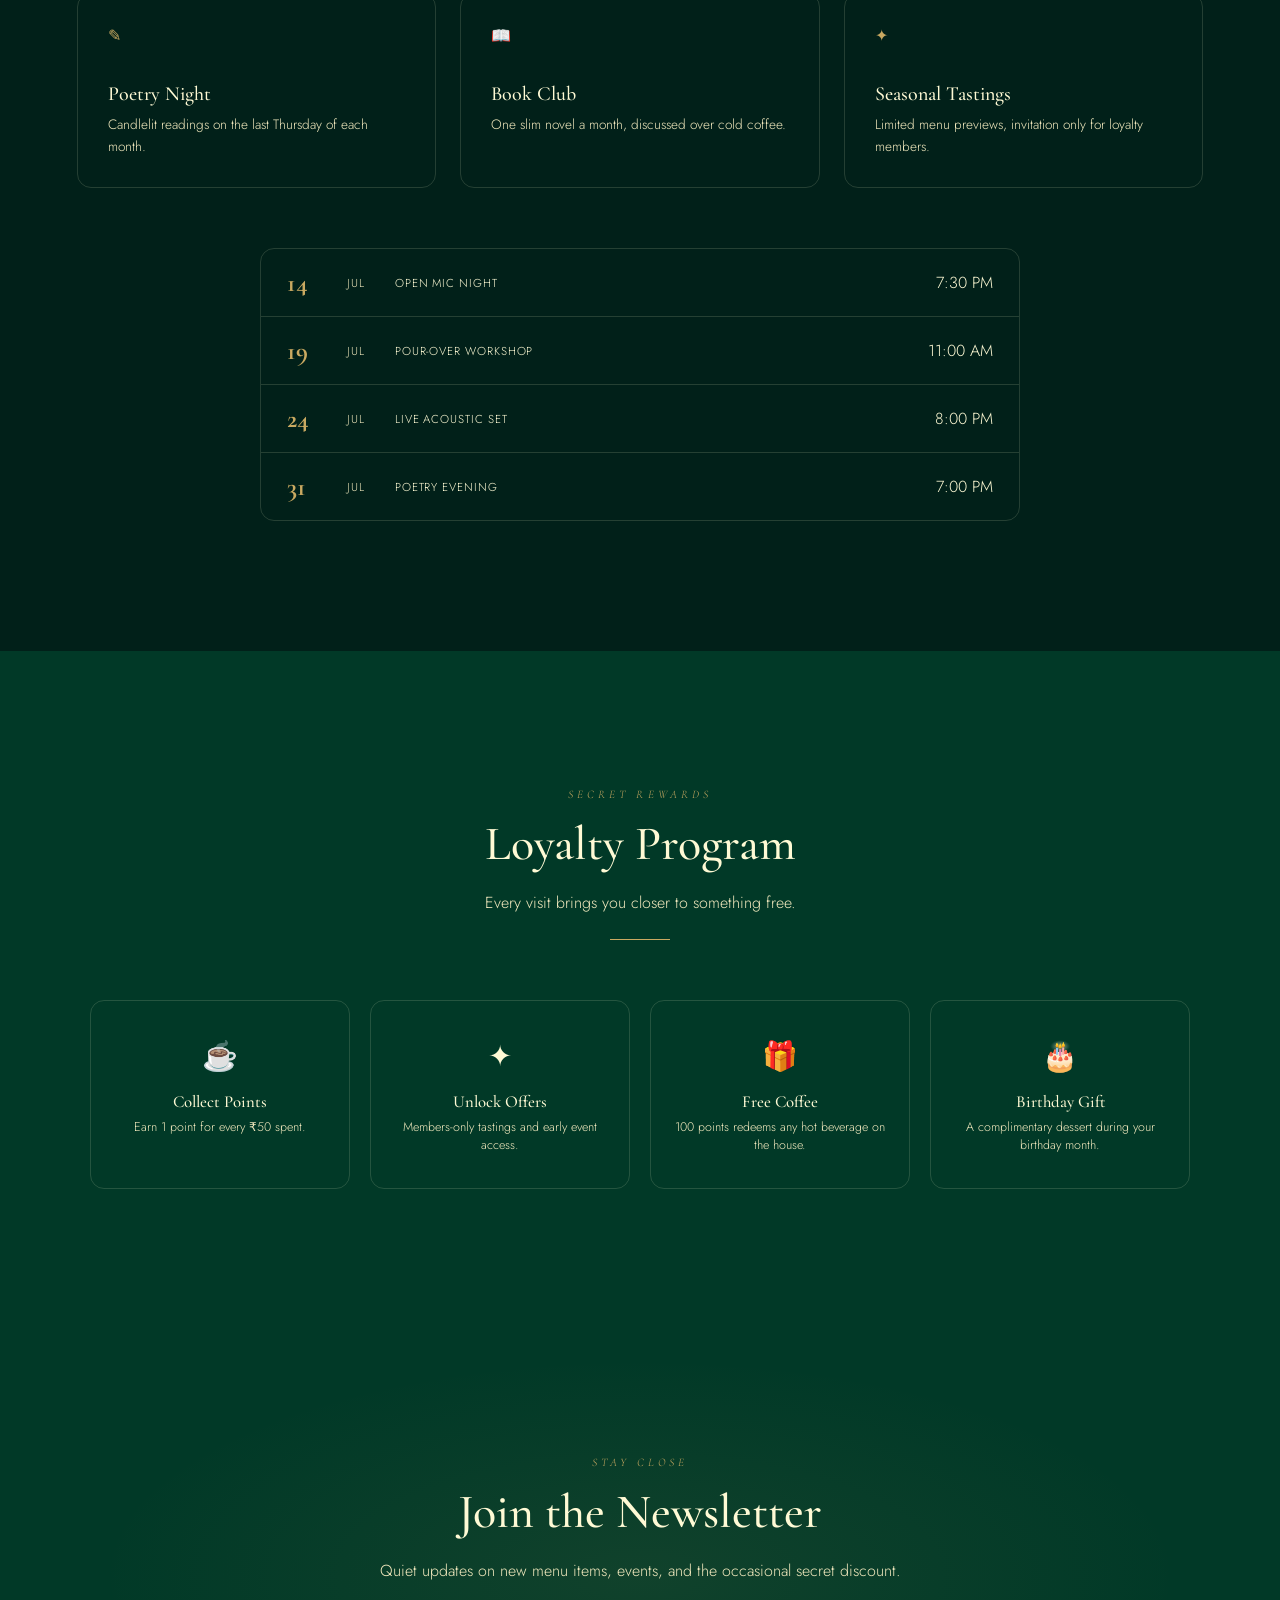
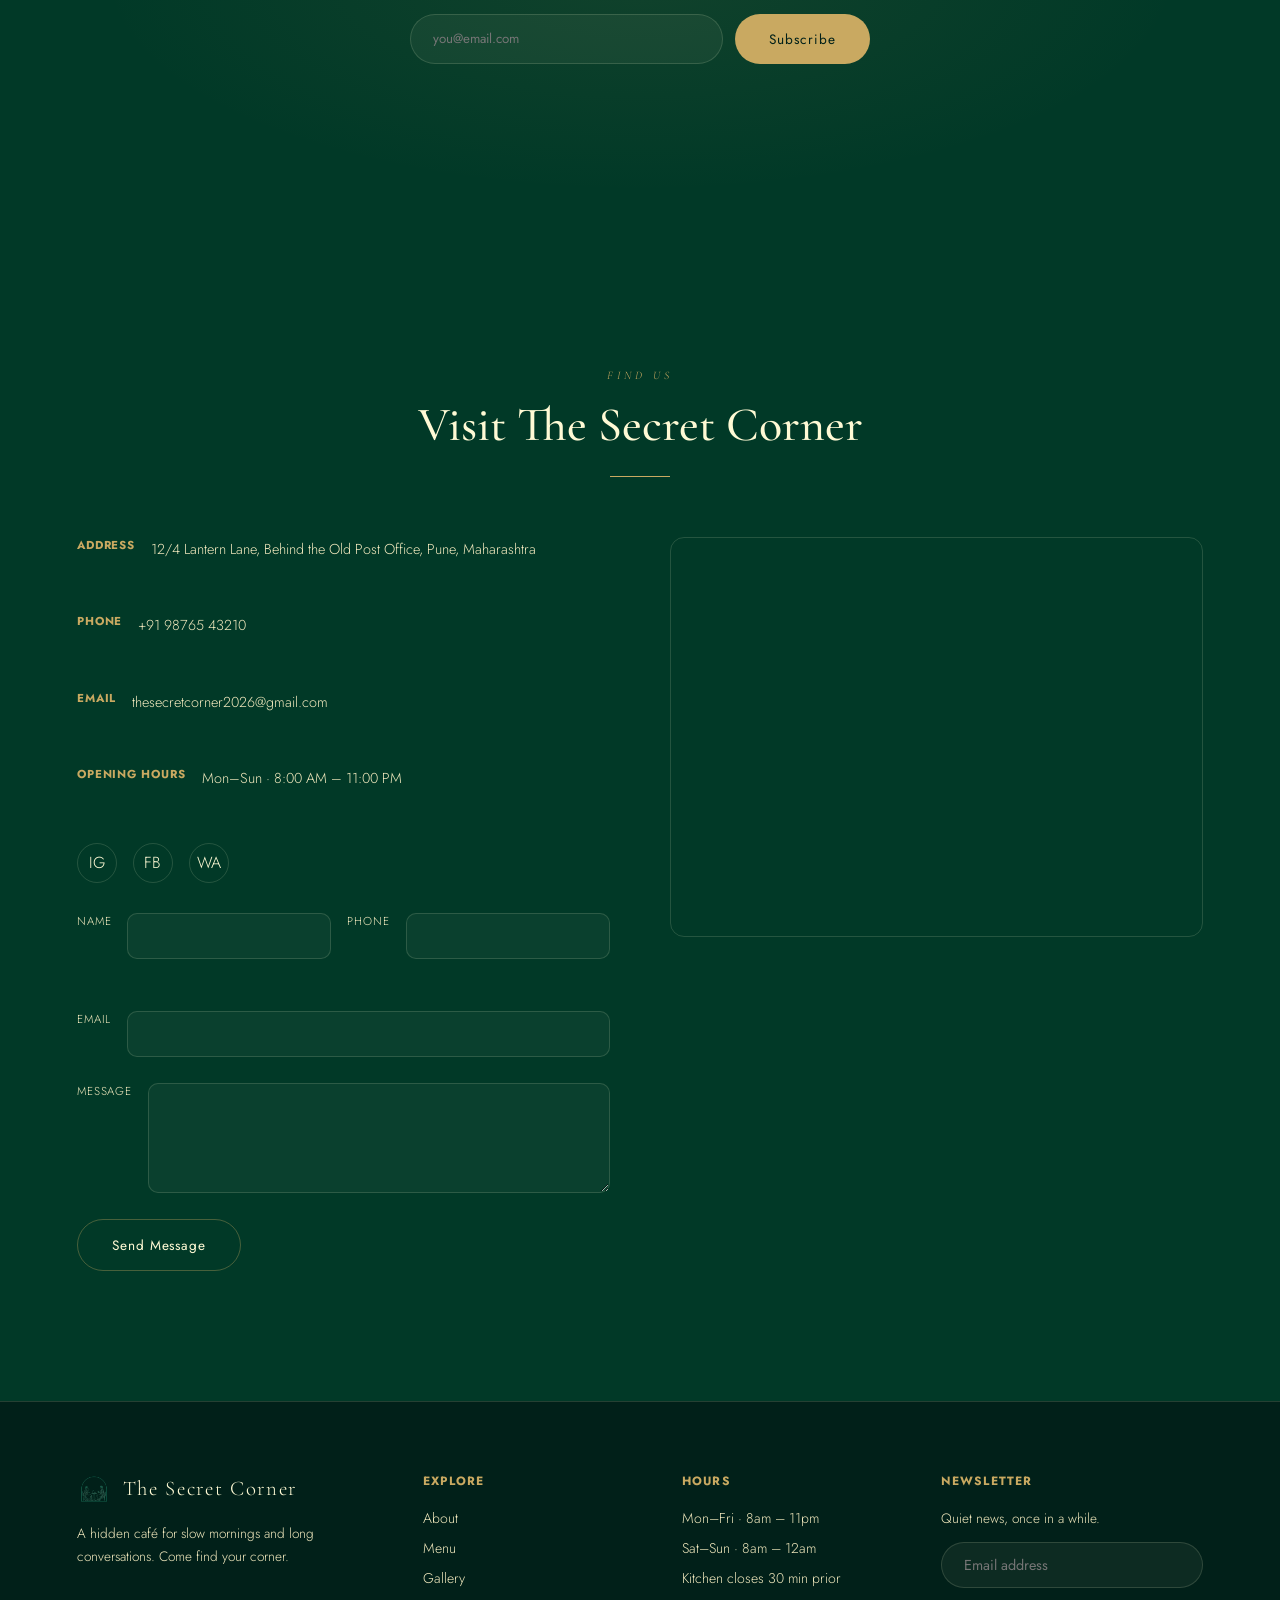
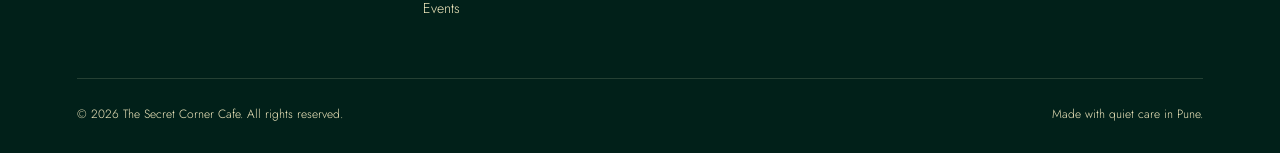
==== commit 220a1ee7: "Add new gallery images and categories" ====
--- a/index.html
+++ b/index.html
@@ -472,6 +472,13 @@
  {src:"gallery-09.jpg",cat:"Food"},
  {src:"gallery-10.jpg",cat:"Food"},
  {src:"gallery-11.jpg",cat:"Coffee"},
+ {src:"gallery-12.jpg",cat:"Coffee"},
+ {src:"gallery-02.jpg",cat:"Food"},
+ {src:"gallery-03.jpg",cat:"Food"},
+ {src:"gallery-04.jpg",cat:"Food"},
+ {src:"gallery-05.jpg",cat:"Food"},
+ {src:"gallery-07.jpg",cat:"Food"},
+ {src:"gallery-09.jpg",cat:"Food"},
  {src:"gallery-12.jpg",cat:"Coffee"}
 ];
 const galCats=["All","Cafe","Food","Coffee","Events","Interior"];
--- a/style.css
+++ b/style.css
@@ -200,7 +200,8 @@
 @keyframes cardFloat{0%,100%{transform:translateY(0)}50%{transform:translateY(-7px)}}
 .menu-card:hover{border-color:var(--gold-soft);box-shadow:0 18px 40px rgba(0,0,0,.35);transform:translateY(-10px) !important}
 .card-top{display:flex;justify-content:space-between;align-items:flex-start;gap:10px;margin-bottom:10px}
-.card-top h4{font-size:1.15rem;line-height:1.3}
+.card-top h4{font-size:1.15rem;line-height:1.3;padding-right:6px}
+.card-top > div:last-child{margin-top:38px;text-align:right}
 .price{font-family:'Cormorant Garamond',serif;color:var(--gold);font-size:1.2rem;white-space:nowrap}
 .unit{font-size:.68rem;color:var(--cream-dim);opacity:.7}
 .badge-row{display:flex;gap:8px;flex-wrap:wrap;margin-bottom:14px}
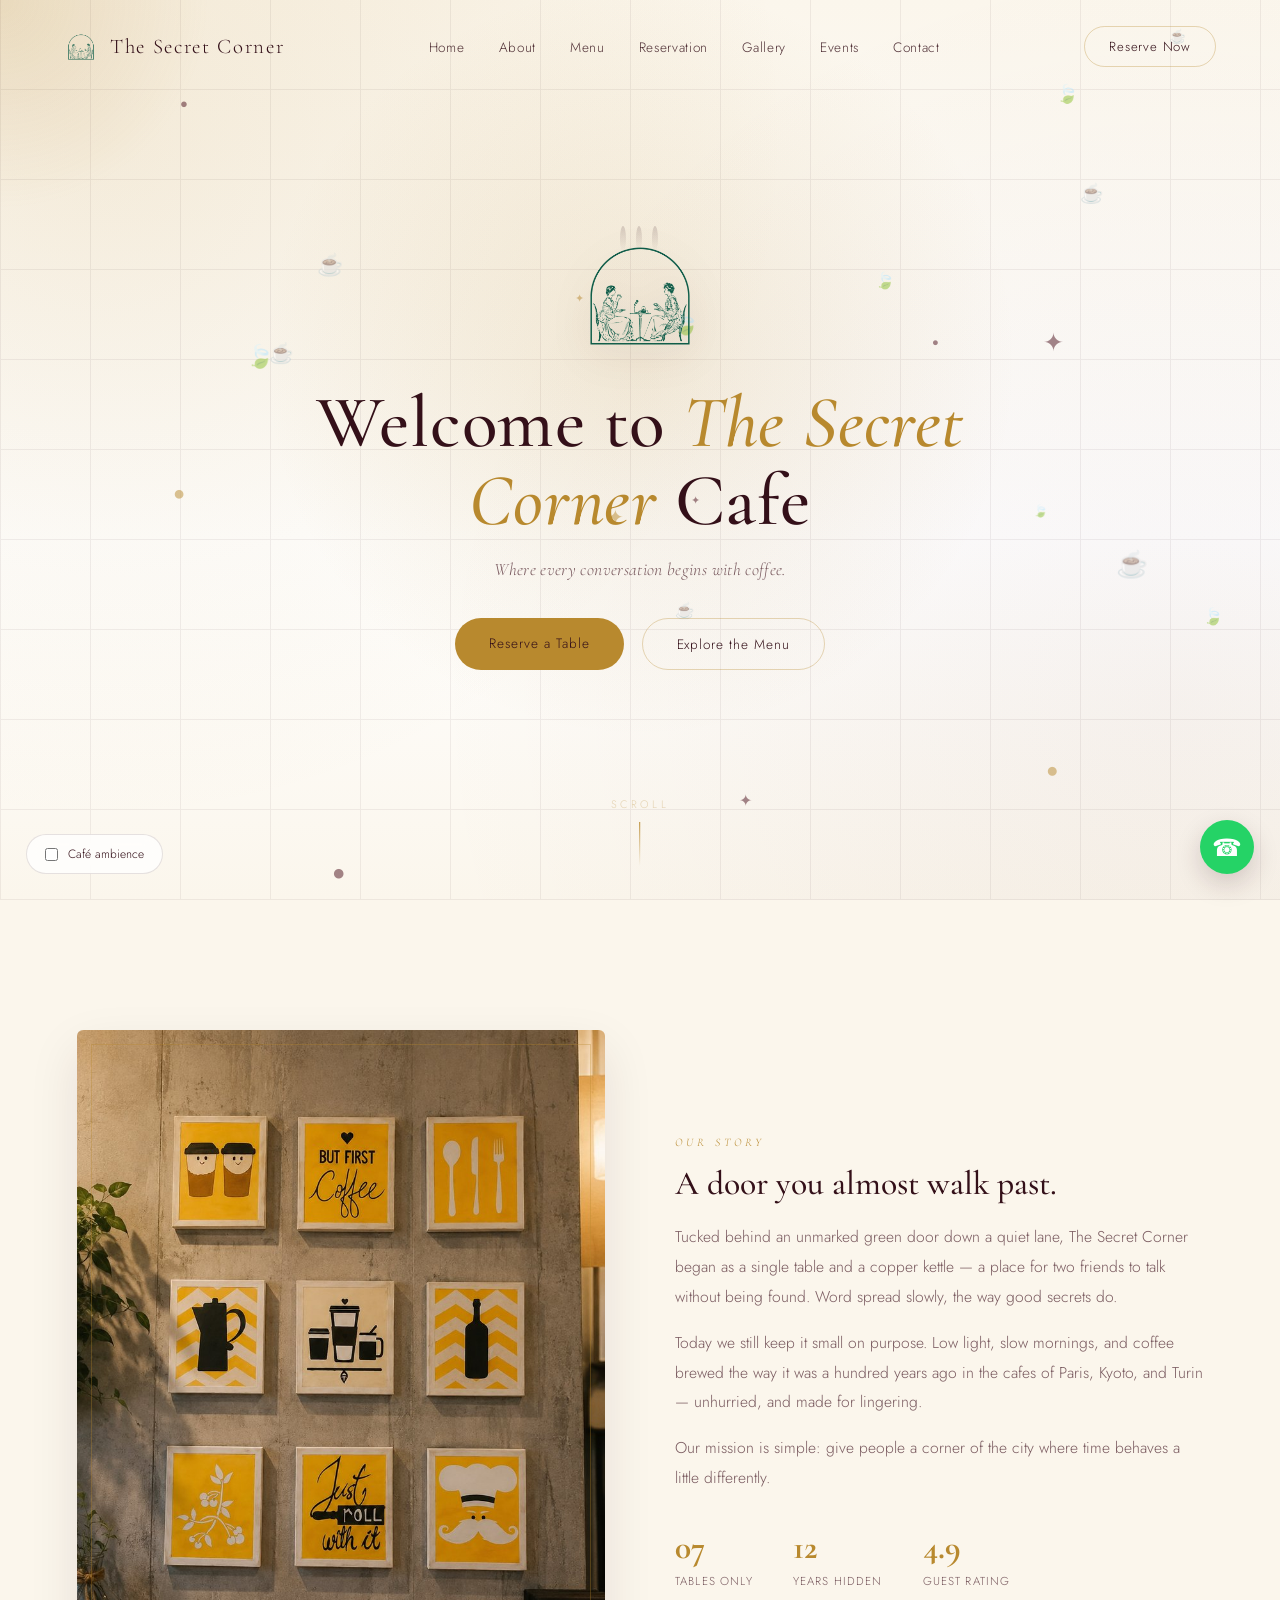
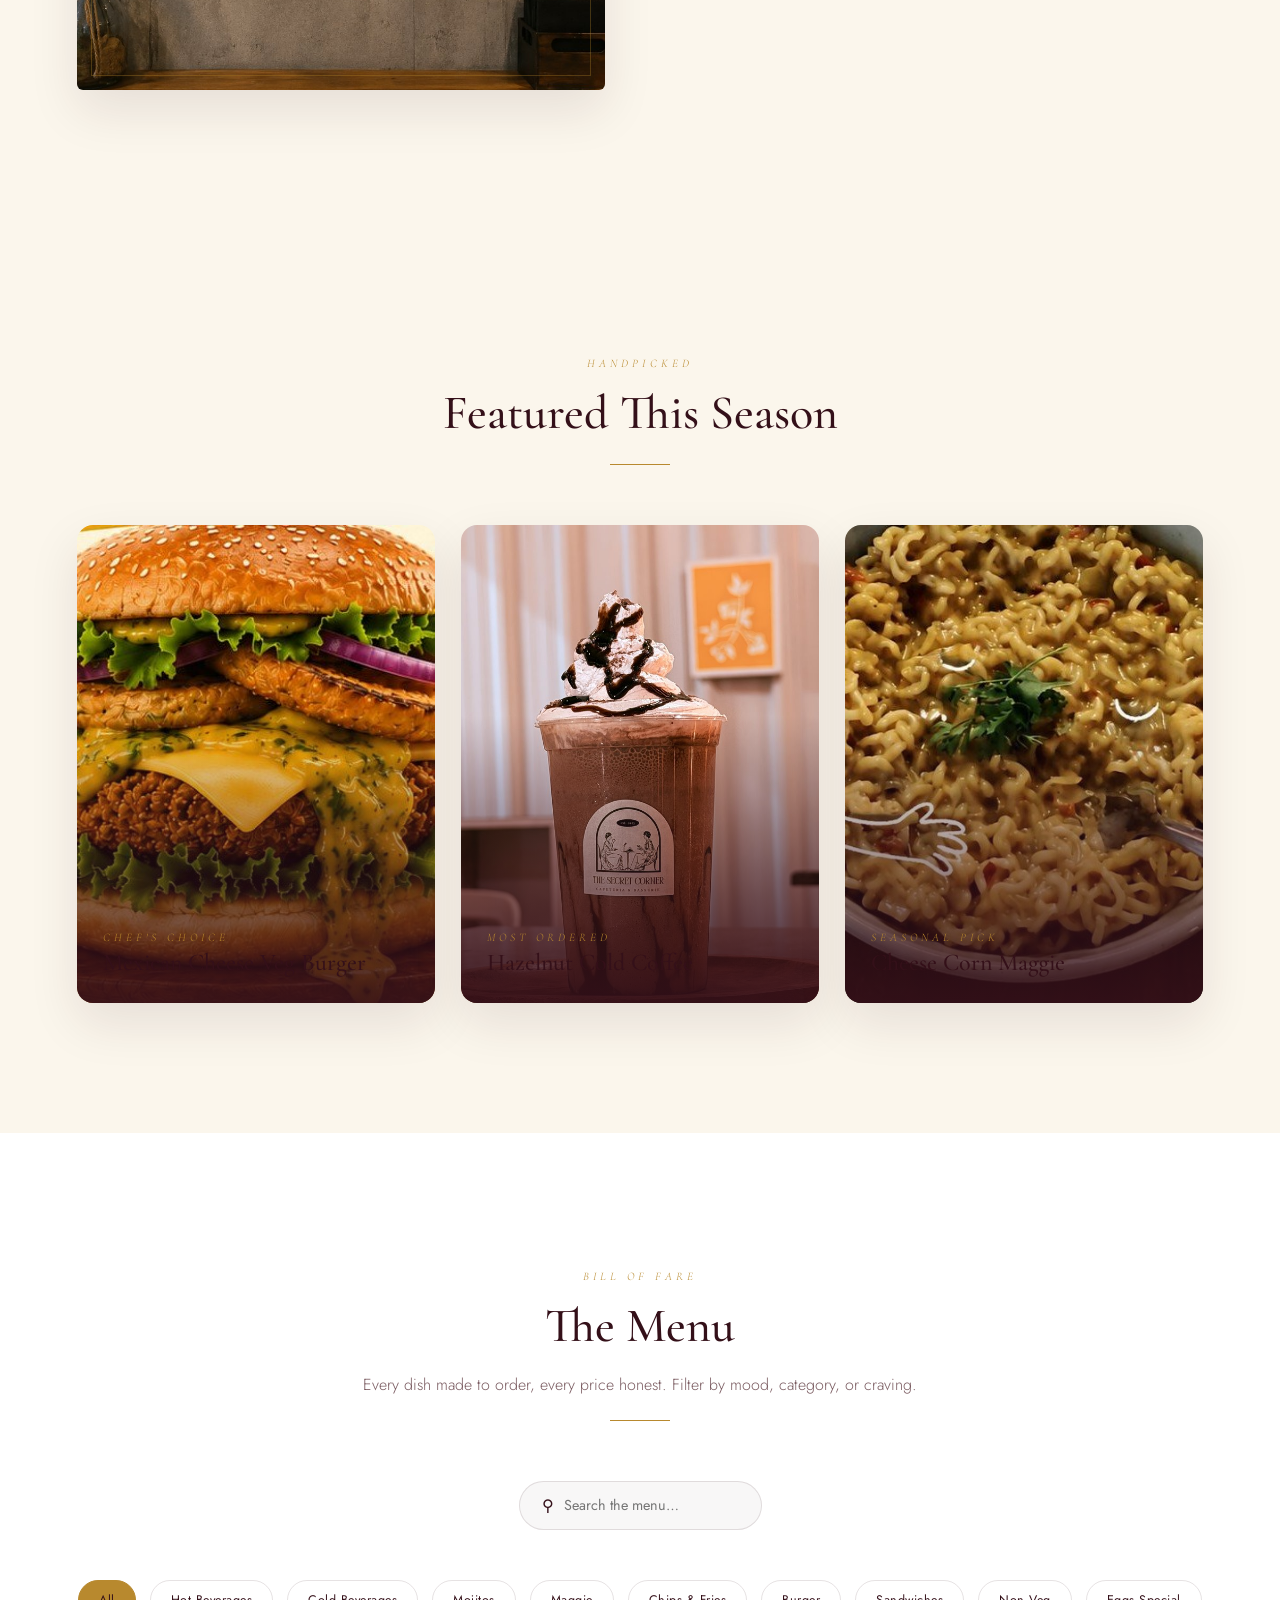
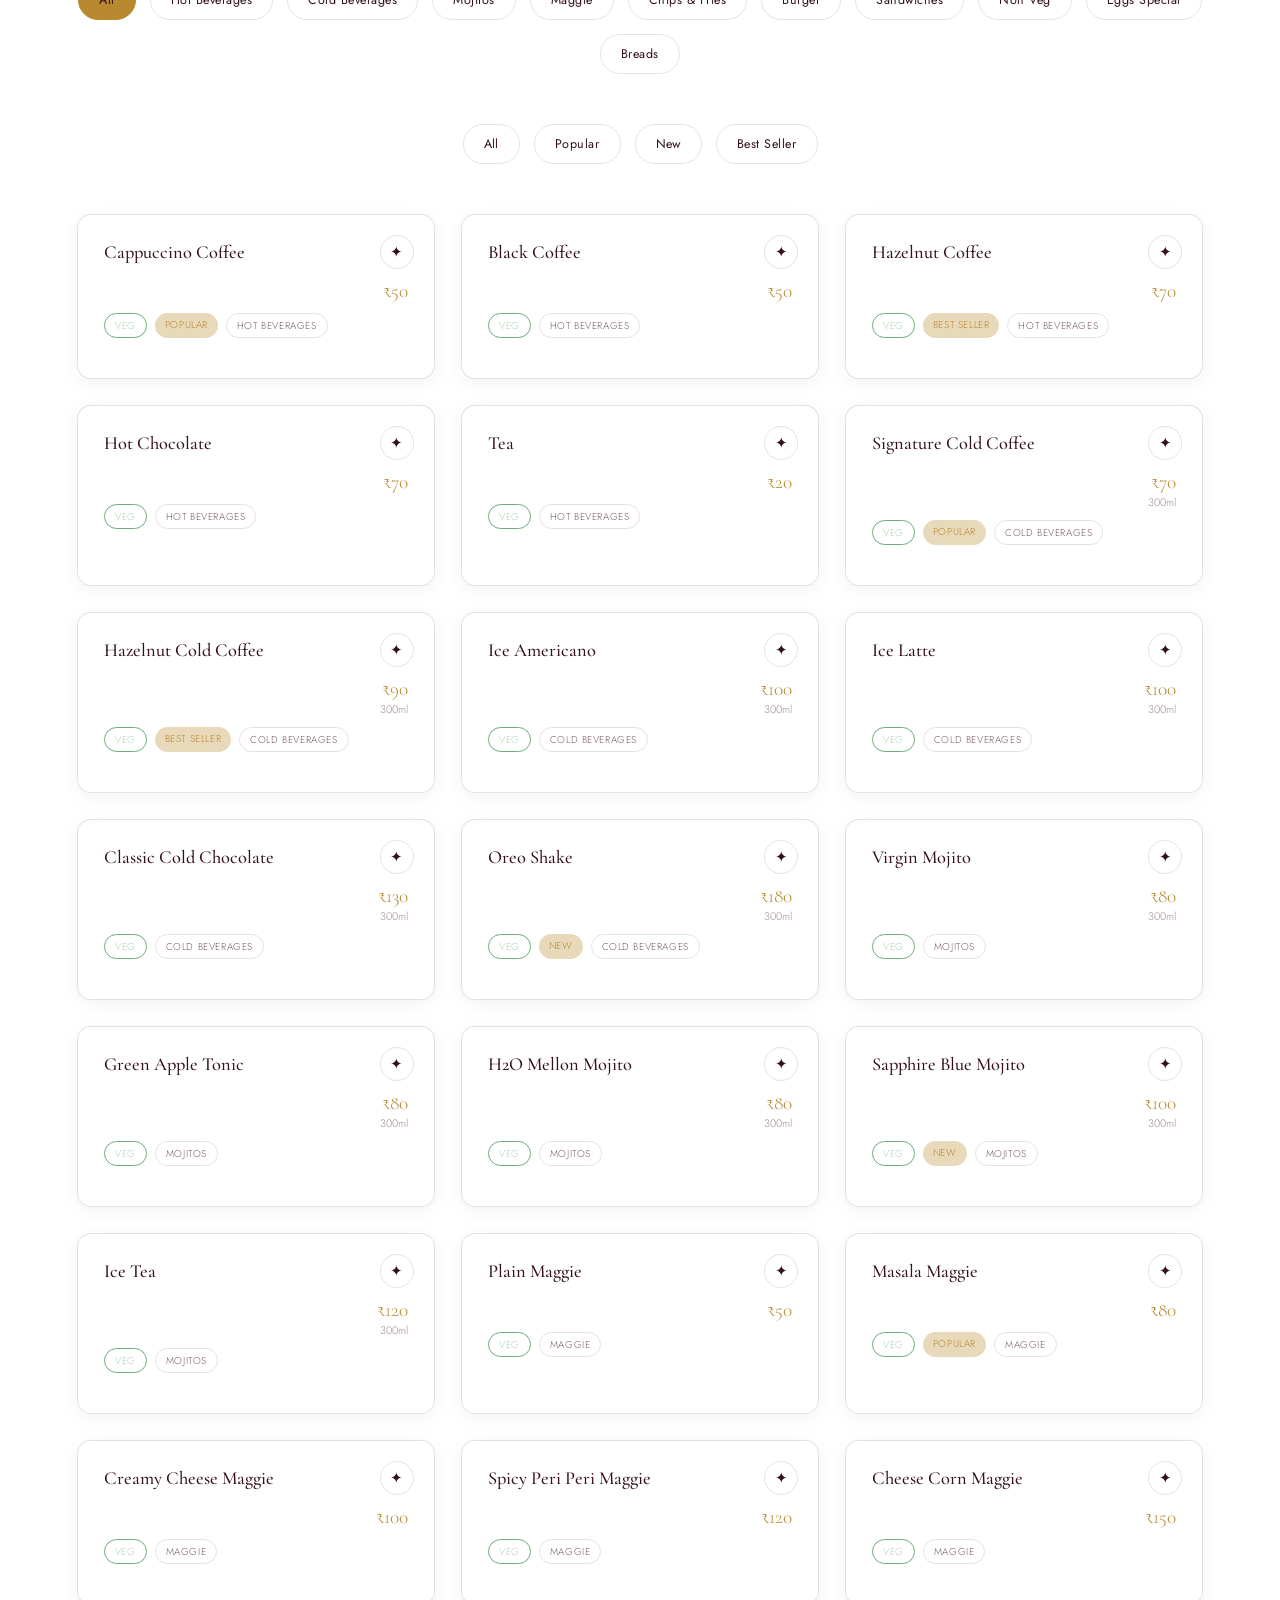
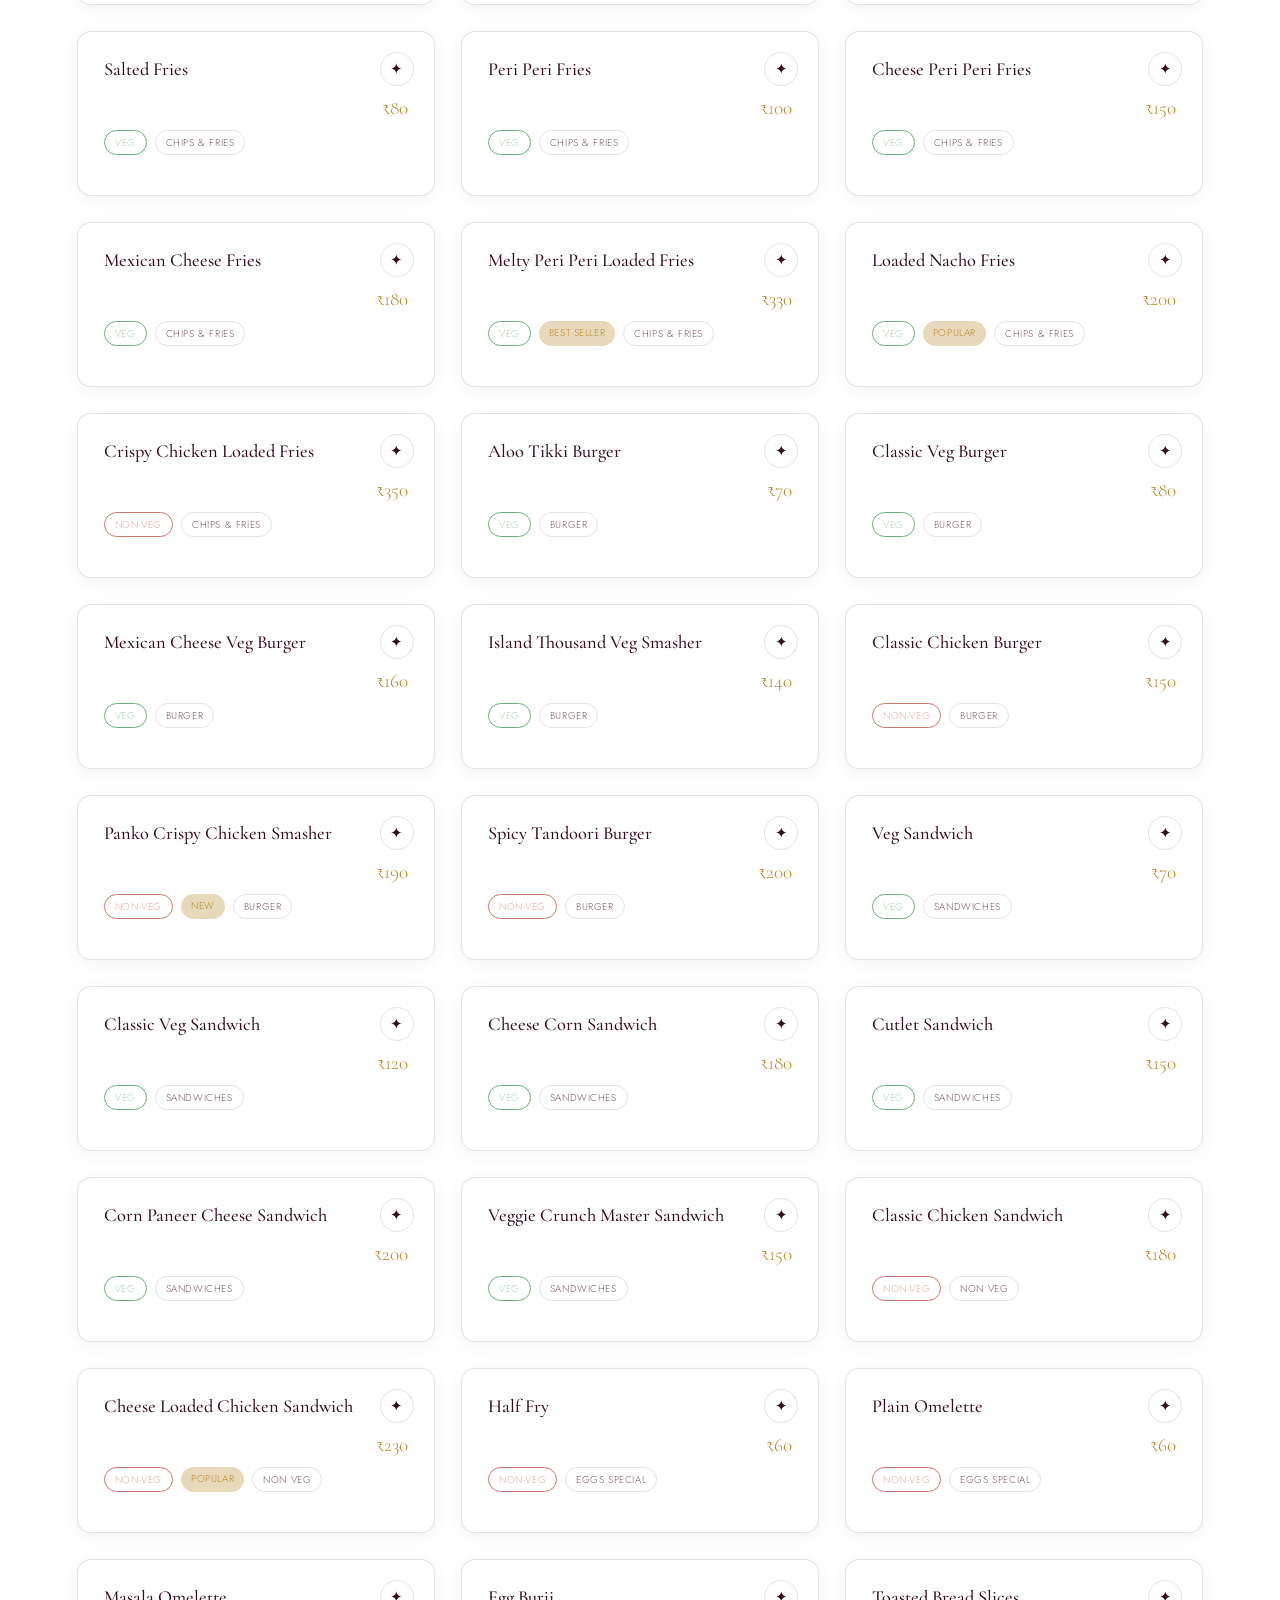
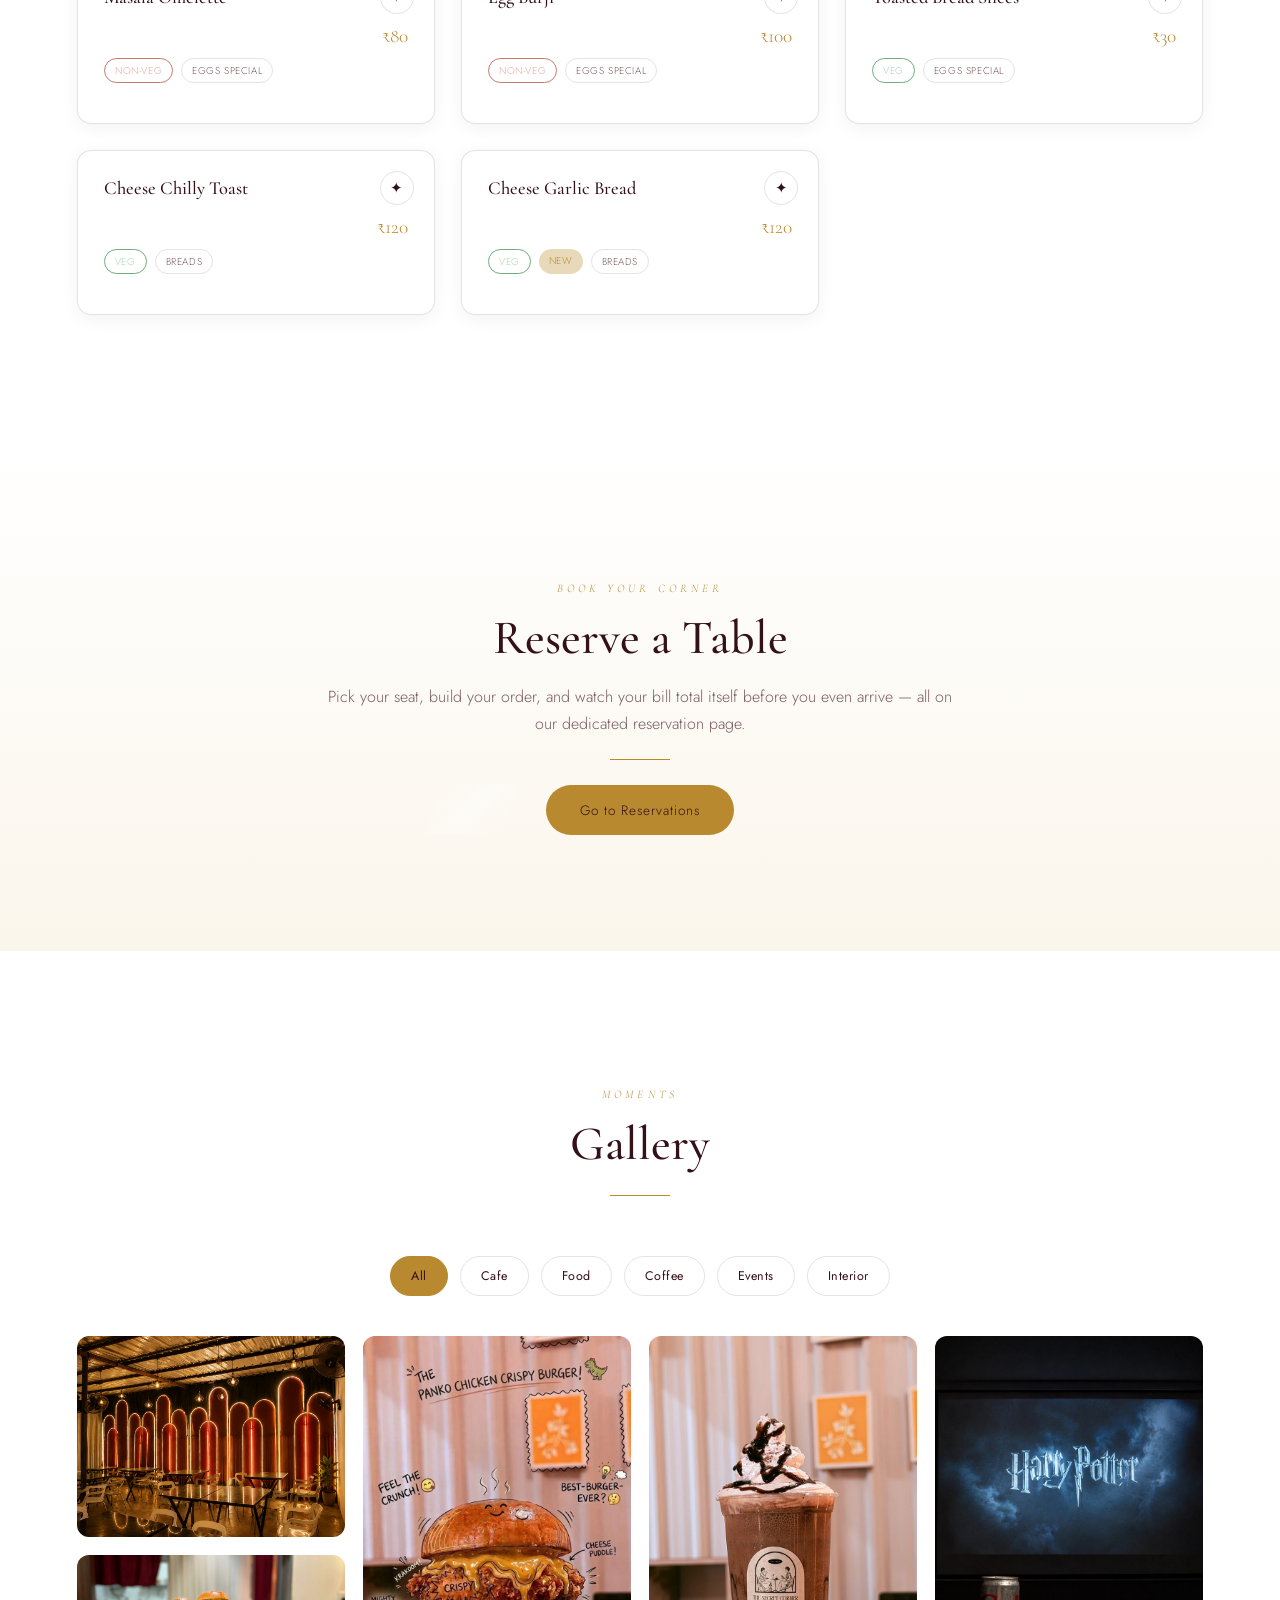
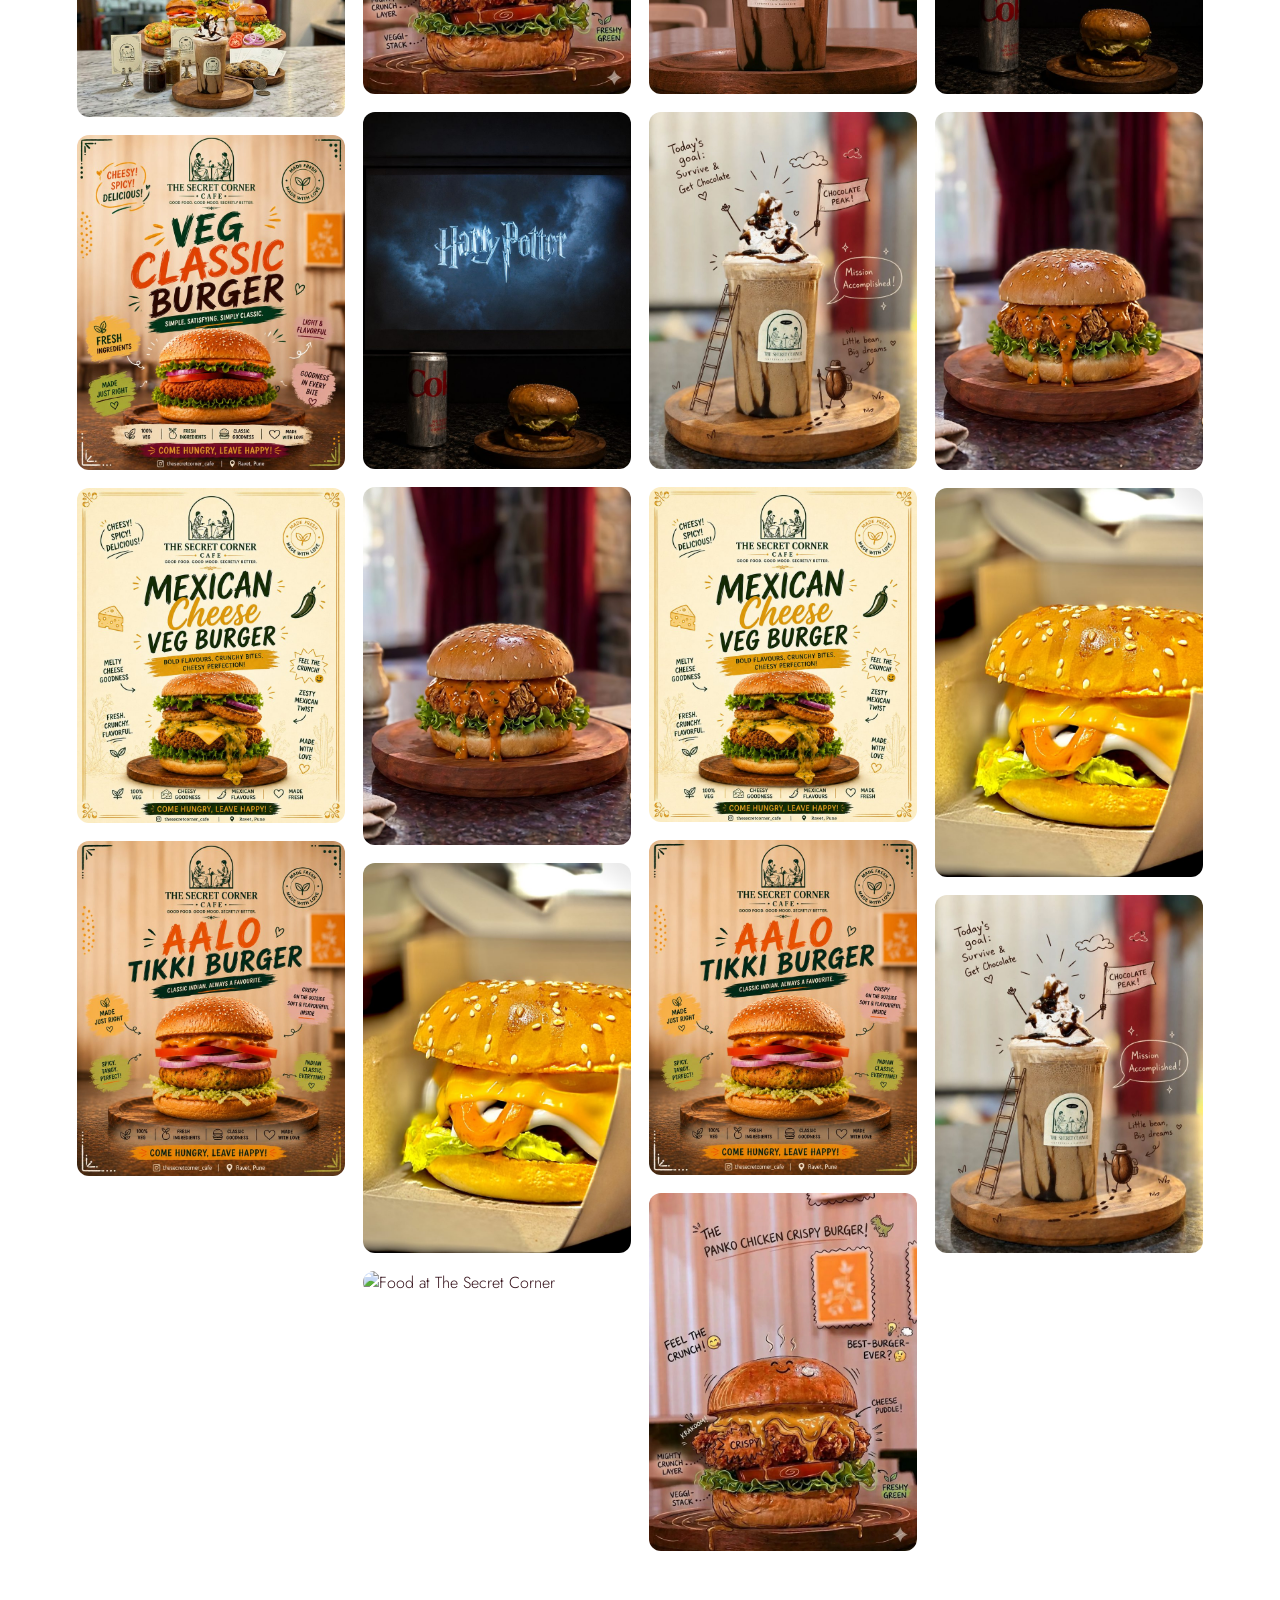
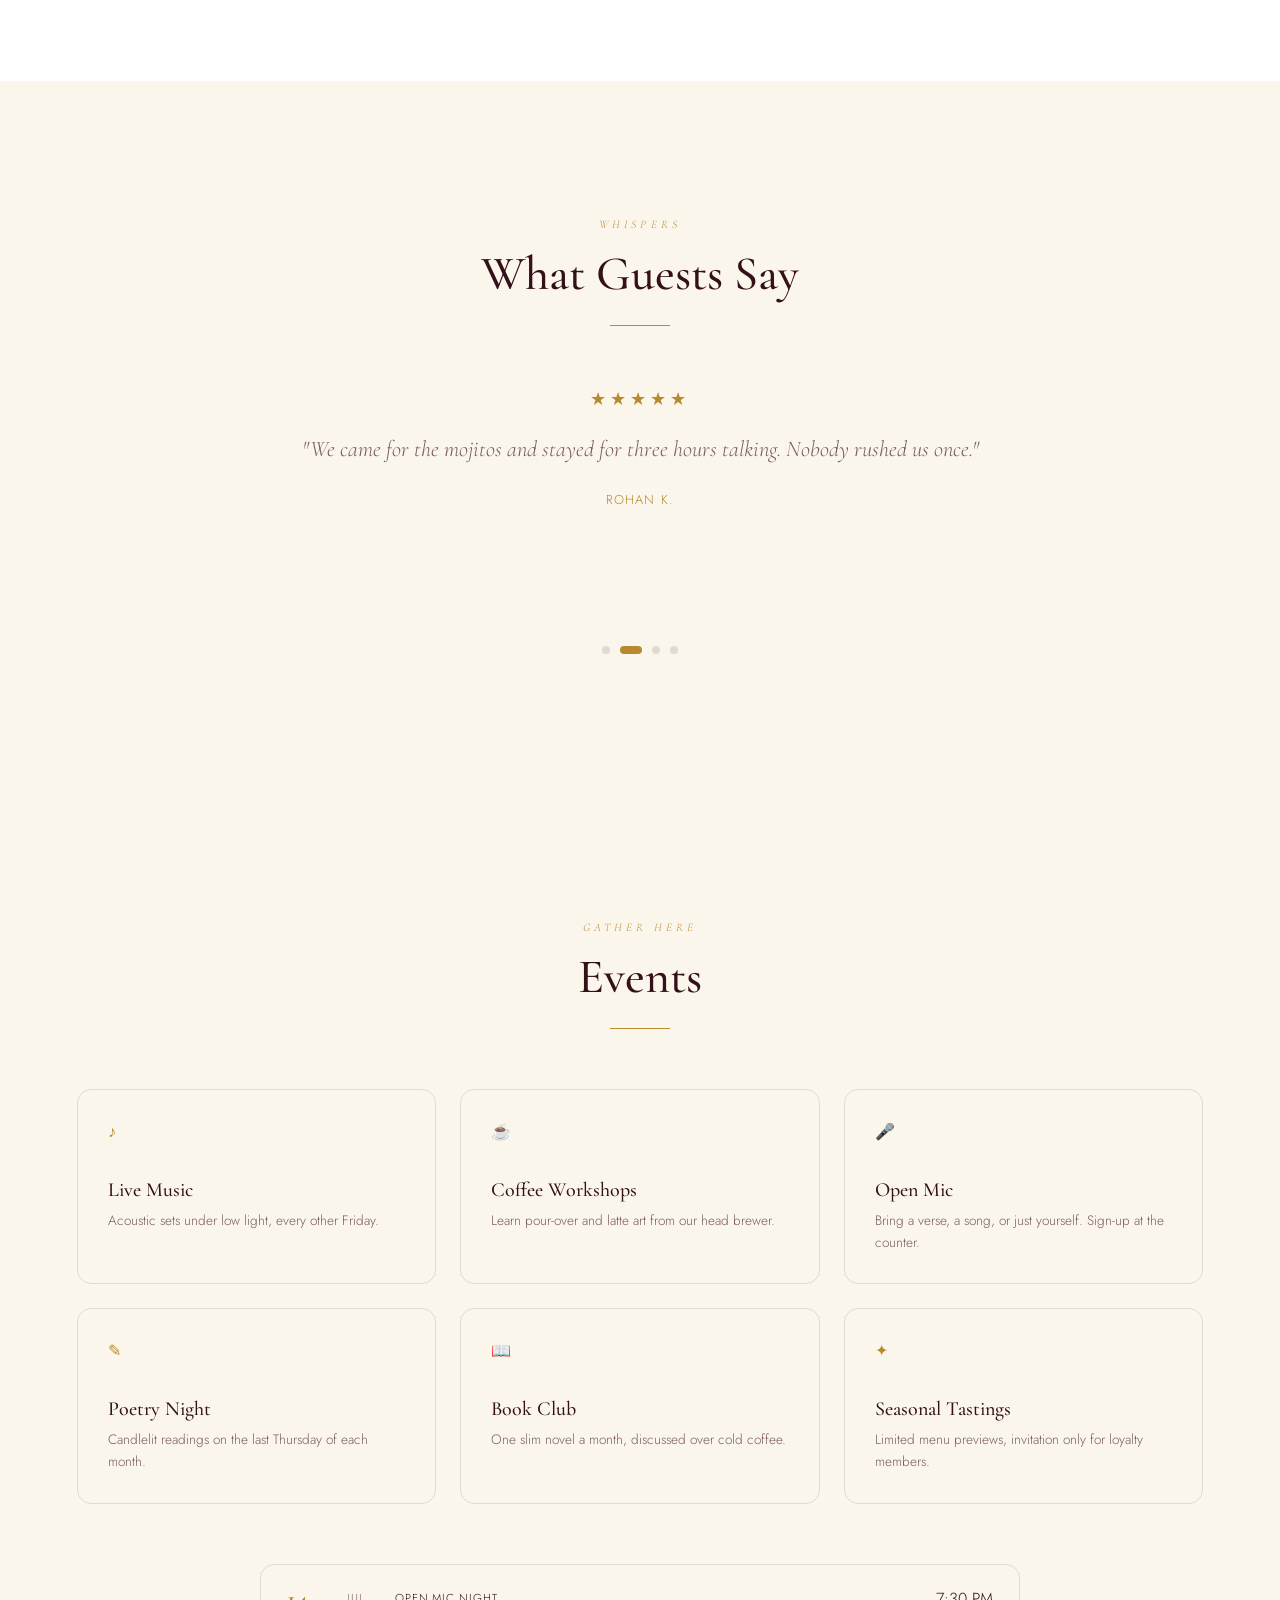
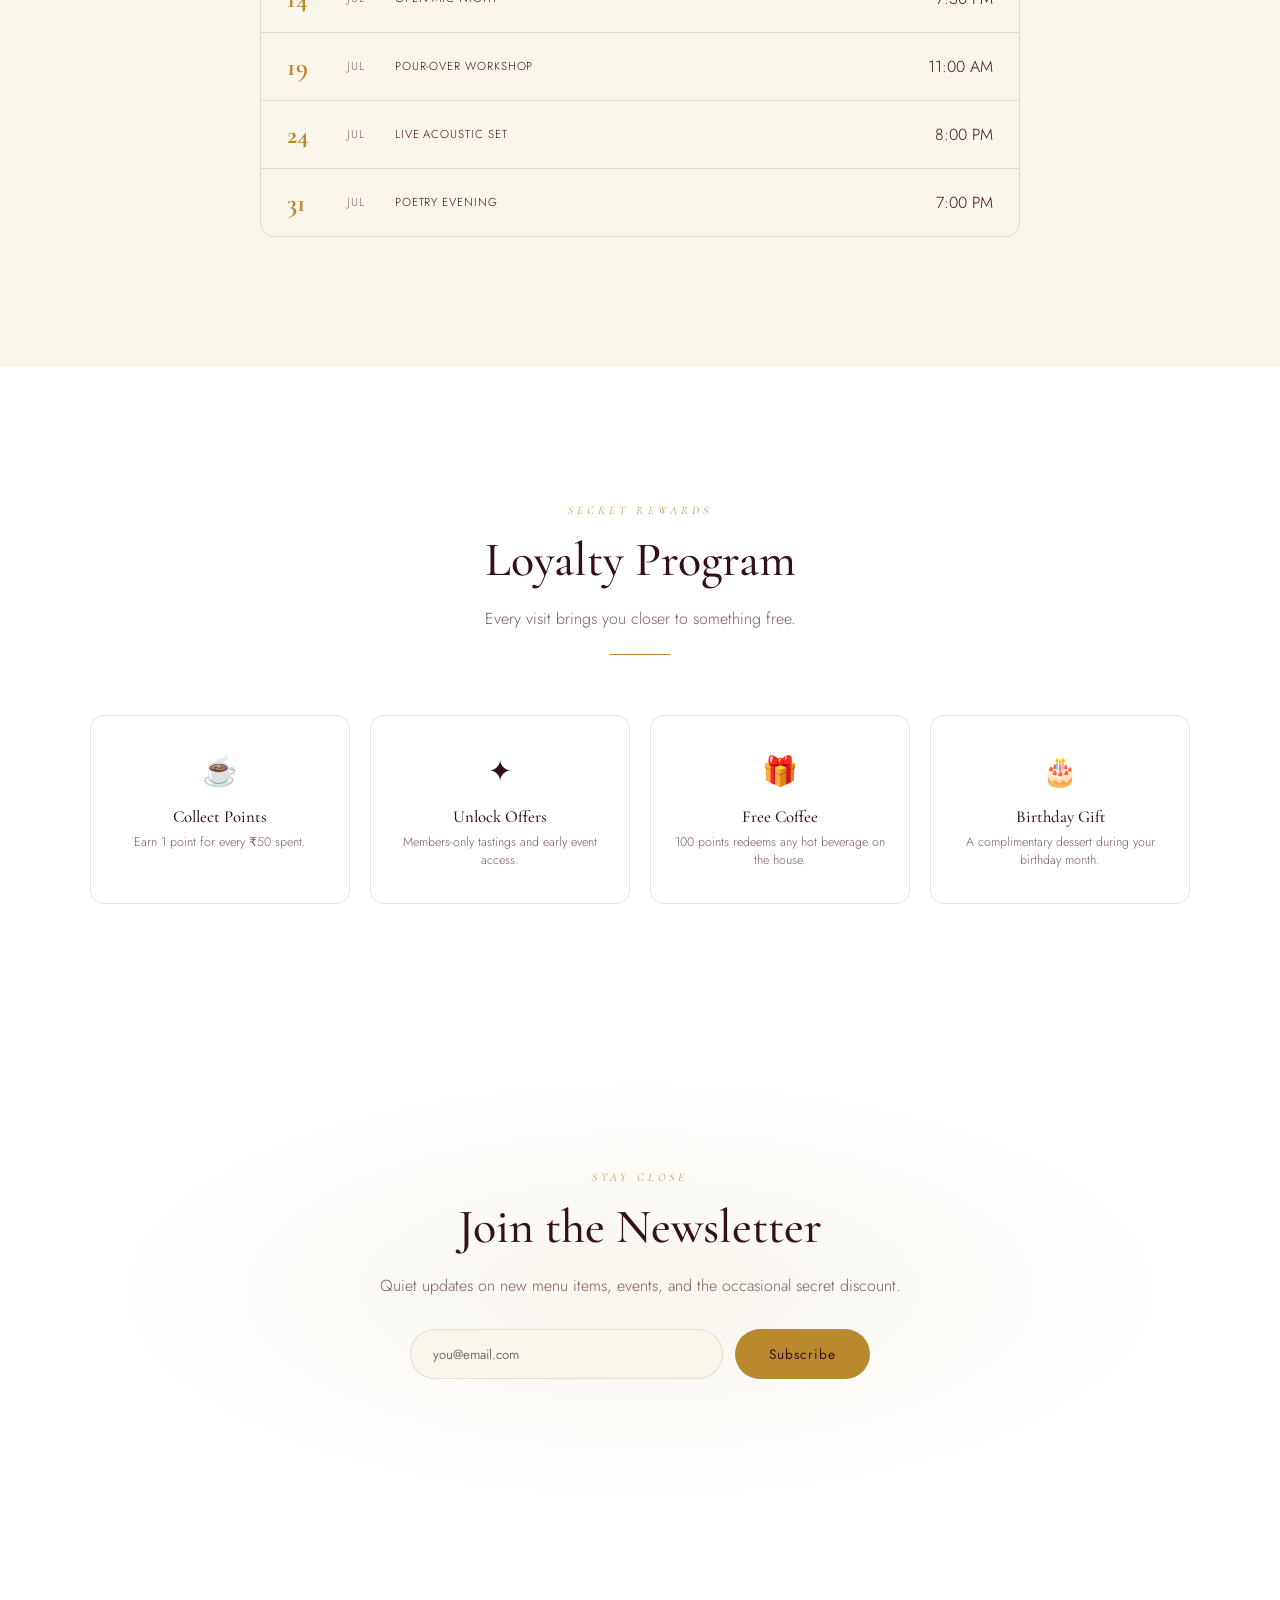
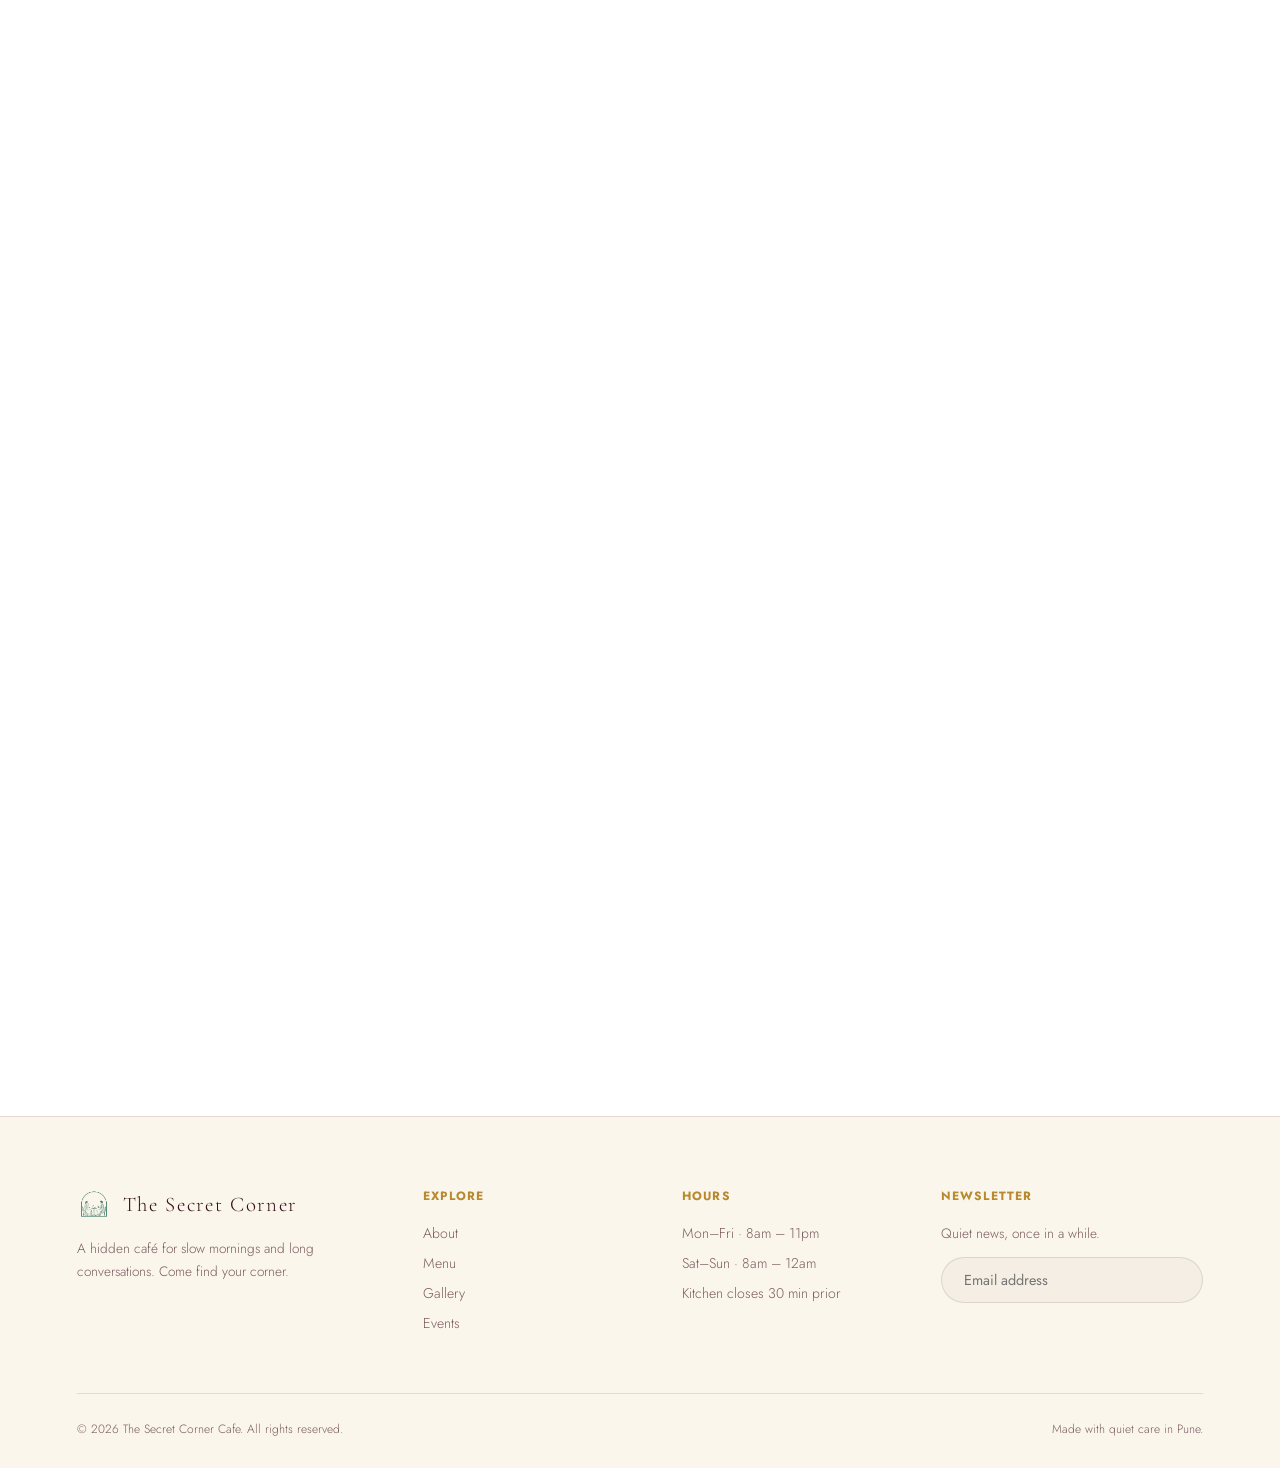
==== commit b080a57f: "Update index.html" ====
--- a/index.html
+++ b/index.html
@@ -347,7 +347,7 @@
   s.style.left=Math.random()*100+'%';
   s.style.top=Math.random()*100+'%';
   s.style.fontSize=(10+Math.random()*16)+'px';
-  s.style.color= i%3===0 ? '#C9A961' : '#FFFAD5';
+  s.style.color= i%3===0 ? '#B8892E' : '#4A0F1C';
   s.style.animationDuration=(6+Math.random()*8)+'s';
   s.style.animationDelay=(Math.random()*5)+'s';
   floatersEl.appendChild(s);
--- a/style.css
+++ b/style.css
@@ -1,13 +1,15 @@
 :root{
-  --forest:#013927;
-  --forest-2:#012019;
-  --forest-soft:#0a4a35;
-  --cream:#FFFAD5;
-  --cream-dim:#F2E9BE;
-  --gold:#C9A961;
-  --gold-soft:rgba(201,169,97,.35);
-  --line:rgba(255,250,213,.14);
-  --shadow:0 20px 60px rgba(1,25,17,.45);
+  --forest:#FFFFFF;
+  --forest-2:#FBF6EC;
+  --forest-soft:#8A4A5A;
+  --cream:#341019;
+  --cream-dim:#7A5B60;
+  --glint:#FFF3D6;
+  --ink:#341019;
+  --gold:#B8892E;
+  --gold-soft:rgba(184,137,46,.32);
+  --line:rgba(52,16,25,.12);
+  --shadow:0 20px 50px rgba(52,16,25,.10);
   --ease:cubic-bezier(.16,.8,.24,1);
 }
 *{box-sizing:border-box;margin:0;padding:0}
@@ -29,7 +31,7 @@
 a{color:inherit;text-decoration:none}
 img{max-width:100%;display:block}
 button{font-family:inherit;cursor:pointer;border:none;background:none;color:inherit}
-::selection{background:var(--gold);color:var(--forest-2)}
+::selection{background:var(--gold);color:var(--ink)}
 ::-webkit-scrollbar{width:10px}
 ::-webkit-scrollbar-track{background:var(--forest-2)}
 ::-webkit-scrollbar-thumb{background:var(--gold-soft);border-radius:10px}
@@ -40,7 +42,7 @@
 
 /* ---------- LOADER ---------- */
 #loader{
-  position:fixed;inset:0;background:var(--forest-2);z-index:9999;
+  position:fixed;inset:0;background:var(--forest);z-index:9999;
   display:flex;align-items:center;justify-content:center;flex-direction:column;gap:18px;
   transition:opacity .9s var(--ease), visibility .9s;
 }
@@ -53,7 +55,7 @@
 #cursor-glow{
   position:fixed;width:420px;height:420px;border-radius:50%;pointer-events:none;z-index:2;
   background:radial-gradient(circle, var(--gold-soft) 0%, transparent 70%);
-  transform:translate(-50%,-50%);opacity:0;transition:opacity .4s;mix-blend-mode:screen;
+  transform:translate(-50%,-50%);opacity:0;transition:opacity .4s;mix-blend-mode:multiply;
 }
 @media (hover:hover){#cursor-glow{opacity:.5}}
 
@@ -64,7 +66,7 @@
   padding:26px 5vw;transition:all .5s var(--ease);
 }
 nav.scrolled{
-  padding:14px 5vw;background:rgba(1,25,17,.82);backdrop-filter:blur(16px) saturate(140%);
+  padding:14px 5vw;background:rgba(255,255,255,.82);backdrop-filter:blur(16px) saturate(140%);
   border-bottom:1px solid var(--line);
 }
 .brand{display:flex;align-items:center;gap:12px;font-family:'Cormorant Garamond',serif;font-size:1.3rem;letter-spacing:.08em}
@@ -84,11 +86,11 @@
   border:1px solid var(--gold-soft);padding:10px 24px;border-radius:100px;font-size:.82rem;
   letter-spacing:.06em;transition:all .35s var(--ease);white-space:nowrap;
 }
-.nav-cta:hover{background:var(--gold);color:var(--forest-2);border-color:var(--gold);transform:translateY(-2px)}
+.nav-cta:hover{background:var(--gold);color:var(--ink);border-color:var(--gold);transform:translateY(-2px)}
 .burger{display:none;flex-direction:column;gap:5px;z-index:1001}
 .burger span{width:26px;height:1px;background:var(--cream)}
 .mobile-menu{
-  position:fixed;inset:0;background:var(--forest-2);z-index:999;
+  position:fixed;inset:0;background:var(--forest);z-index:999;
   display:flex;flex-direction:column;align-items:center;justify-content:center;gap:26px;
   transform:translateY(-100%);transition:transform .5s var(--ease);
 }
@@ -105,7 +107,7 @@
   position:relative;min-height:100vh;display:flex;align-items:center;justify-content:center;
   overflow:hidden;text-align:center;padding:0 20px;
   background:
-    radial-gradient(circle at var(--mx,50%) var(--my,40%), rgba(201,169,97,.16), transparent 45%),
+    radial-gradient(circle at var(--mx,50%) var(--my,40%), rgba(184,137,46,.16), transparent 45%),
     linear-gradient(180deg,var(--forest-2),var(--forest) 60%,var(--forest-2));
 }
 .hero-bg-lines{position:absolute;inset:0;opacity:.06;
@@ -119,11 +121,11 @@
   100%{transform:translateY(0) translateX(0) rotate(0deg)}
 }
 .hero-inner{position:relative;z-index:2;max-width:760px}
-.hero-seal{width:132px;height:132px;object-fit:contain;margin:0 auto 22px;filter:drop-shadow(0 8px 22px rgba(0,0,0,.4))}
+.hero-seal{width:132px;height:132px;object-fit:contain;margin:0 auto 22px;filter:drop-shadow(0 8px 20px rgba(52,16,25,.22))}
 .steam{position:absolute;top:-38px;left:50%;transform:translateX(-50%);width:60px;height:60px;pointer-events:none}
 .steam span{
   position:absolute;bottom:0;width:6px;height:26px;border-radius:50%;
-  background:linear-gradient(180deg, rgba(255,250,213,.5), transparent);
+  background:linear-gradient(180deg, rgba(52,16,25,.16), transparent);
   animation:rise 3.2s ease-in-out infinite;
 }
 .steam span:nth-child(1){left:10px;animation-delay:0s}
@@ -142,10 +144,10 @@
   padding:15px 34px;border-radius:100px;font-size:.85rem;letter-spacing:.07em;
   transition:all .4s var(--ease);position:relative;overflow:hidden;
 }
-.btn-gold{background:var(--gold);color:var(--forest-2)}
-.btn-gold:hover{transform:translateY(-3px);box-shadow:0 12px 30px rgba(201,169,97,.35)}
+.btn-gold{background:var(--gold);color:var(--ink)}
+.btn-gold:hover{transform:translateY(-3px);box-shadow:0 12px 30px rgba(184,137,46,.35)}
 .btn-outline{border:1px solid var(--gold-soft)}
-.btn-outline:hover{background:rgba(255,250,213,.06);transform:translateY(-3px)}
+.btn-outline:hover{background:rgba(52,16,25,.04);transform:translateY(-3px)}
 .scroll-cue{position:absolute;bottom:34px;left:50%;transform:translateX(-50%);font-size:.68rem;letter-spacing:.3em;text-transform:uppercase;color:var(--gold-soft);display:flex;flex-direction:column;align-items:center;gap:10px}
 .scroll-cue::after{content:'';width:1px;height:44px;background:linear-gradient(var(--gold),transparent);animation:scrollLine 2s ease-in-out infinite}
 @keyframes scrollLine{0%,100%{transform:scaleY(.6);opacity:.4}50%{transform:scaleY(1);opacity:1}}
@@ -179,7 +181,7 @@
 /* ---------- MENU ---------- */
 .menu-controls{display:flex;flex-wrap:wrap;gap:14px;justify-content:center;margin-bottom:50px}
 .search-box{
-  display:flex;align-items:center;gap:10px;background:rgba(255,250,213,.05);
+  display:flex;align-items:center;gap:10px;background:rgba(52,16,25,.03);
   border:1px solid var(--line);border-radius:100px;padding:12px 22px;min-width:240px;
 }
 .search-box input{background:none;border:none;color:var(--cream);width:100%;font-family:inherit;font-size:.9rem;outline:none}
@@ -187,18 +189,18 @@
   padding:10px 20px;border-radius:100px;border:1px solid var(--line);font-size:.78rem;letter-spacing:.04em;
   transition:all .3s var(--ease);white-space:nowrap;
 }
-.chip.active,.chip:hover{background:var(--gold);color:var(--forest-2);border-color:var(--gold)}
+.chip.active,.chip:hover{background:var(--gold);color:var(--ink);border-color:var(--gold)}
 .menu-grid{display:grid;grid-template-columns:repeat(auto-fill,minmax(270px,1fr));gap:26px;max-width:1300px;margin:0 auto}
 .menu-card{
-  background:rgba(255,250,213,.04);border:1px solid var(--line);border-radius:14px;padding:26px;
-  backdrop-filter:blur(6px);transition:transform .5s var(--ease), box-shadow .5s var(--ease), border-color .5s;
+  background:var(--forest);border:1px solid var(--line);border-radius:14px;padding:26px;
+  box-shadow:0 4px 18px rgba(52,16,25,.05);backdrop-filter:blur(6px);transition:transform .5s var(--ease), box-shadow .5s var(--ease), border-color .5s;
   position:relative;animation:cardFloat 6s ease-in-out infinite;
 }
 .menu-card:nth-child(3n+1){animation-delay:.2s}
 .menu-card:nth-child(3n+2){animation-delay:1.1s}
 .menu-card:nth-child(3n+3){animation-delay:2s}
 @keyframes cardFloat{0%,100%{transform:translateY(0)}50%{transform:translateY(-7px)}}
-.menu-card:hover{border-color:var(--gold-soft);box-shadow:0 18px 40px rgba(0,0,0,.35);transform:translateY(-10px) !important}
+.menu-card:hover{border-color:var(--gold-soft);box-shadow:0 18px 40px rgba(52,16,25,.14);transform:translateY(-10px) !important}
 .card-top{display:flex;justify-content:space-between;align-items:flex-start;gap:10px;margin-bottom:10px}
 .card-top h4{font-size:1.15rem;line-height:1.3;padding-right:6px}
 .card-top > div:last-child{margin-top:38px;text-align:right}
@@ -214,7 +216,7 @@
   border:1px solid var(--line);display:flex;align-items:center;justify-content:center;
   transition:all .3s;font-size:.95rem;
 }
-.fav-btn.active{background:var(--gold);border-color:var(--gold);color:var(--forest-2)}
+.fav-btn.active{background:var(--gold);border-color:var(--gold);color:var(--ink)}
 .no-results{text-align:center;grid-column:1/-1;color:var(--cream-dim);padding:40px 0;font-family:'Cormorant Garamond',serif;font-style:italic;font-size:1.2rem}
 
 /* ---------- FEATURED ---------- */
@@ -223,7 +225,7 @@
 .feat-card{border-radius:16px;overflow:hidden;position:relative;aspect-ratio:3/4;box-shadow:var(--shadow)}
 .feat-card img{width:100%;height:100%;object-fit:cover;transition:transform 1s var(--ease)}
 .feat-card:hover img{transform:scale(1.08)}
-.feat-overlay{position:absolute;inset:0;background:linear-gradient(180deg,transparent 40%,rgba(1,25,17,.92));display:flex;flex-direction:column;justify-content:flex-end;padding:26px}
+.feat-overlay{position:absolute;inset:0;background:linear-gradient(180deg,transparent 40%,rgba(52,16,25,.92));display:flex;flex-direction:column;justify-content:flex-end;padding:26px}
 .feat-overlay .eyebrow{margin-bottom:4px}
 .feat-overlay h3{font-size:1.5rem}
 @media(max-width:880px){.feat-row{grid-template-columns:1fr}}
@@ -231,13 +233,13 @@
 /* ---------- RESERVATION ---------- */
 .reservation{background:linear-gradient(180deg,var(--forest),var(--forest-2))}
 .res-wrap{max-width:1150px;margin:0 auto;display:grid;grid-template-columns:minmax(0,1.1fr) minmax(0,1fr);gap:50px}
-.res-panel{background:rgba(255,250,213,.045);border:1px solid var(--line);border-radius:18px;padding:36px;backdrop-filter:blur(8px)}
+.res-panel{background:var(--forest);border:1px solid var(--line);border-radius:18px;padding:36px;box-shadow:0 4px 20px rgba(52,16,25,.05);backdrop-filter:blur(8px)}
 .res-panel h3{font-size:1.4rem;margin-bottom:22px}
 .form-row{display:grid;grid-template-columns:minmax(0,1fr) minmax(0,1fr);gap:16px;margin-bottom:16px}
 .field{margin-bottom:16px}
 .field label{display:block;font-size:.72rem;letter-spacing:.08em;text-transform:uppercase;color:var(--cream-dim);margin-bottom:8px}
 .field input,.field select,.field textarea{
-  width:100%;background:rgba(255,250,213,.04);border:1px solid var(--line);border-radius:10px;
+  width:100%;background:var(--forest-2);border:1px solid var(--line);border-radius:10px;
   padding:12px 14px;color:var(--cream);font-family:inherit;font-size:.9rem;outline:none;transition:border-color .3s;
 }
 .field input:focus,.field select:focus,.field textarea:focus{border-color:var(--gold)}
@@ -247,7 +249,7 @@
 .occasion-row{display:flex;gap:10px;margin-bottom:6px}
 .occasion-row label{display:flex;align-items:center;gap:6px;font-size:.8rem;color:var(--cream-dim)}
 
-.table-map{background:rgba(255,250,213,.045);border:1px solid var(--line);border-radius:18px;padding:36px;display:flex;flex-direction:column}
+.table-map{background:var(--forest);border:1px solid var(--line);border-radius:18px;padding:36px;box-shadow:0 4px 20px rgba(52,16,25,.05);display:flex;flex-direction:column}
 .table-map h3{font-size:1.4rem;margin-bottom:6px}
 .table-map p{font-size:.8rem;color:var(--cream-dim);margin-bottom:22px}
 .tables-grid{display:grid;grid-template-columns:repeat(3,minmax(0,1fr));gap:20px;flex:1;width:100%;min-width:0;justify-items:center}
@@ -256,10 +258,10 @@
   font-family:'Cormorant Garamond',serif;font-size:.95rem;transition:all .3s var(--ease);position:relative;line-height:1.1;
 }
 .table-dot small{font-family:'Jost',sans-serif;font-size:.55rem;letter-spacing:.05em;color:var(--cream-dim);text-transform:uppercase;margin-top:2px}
-.table-dot.selected small{color:var(--forest-2)}
-.table-dot.avail:hover{transform:scale(1.08);background:rgba(201,169,97,.12)}
+.table-dot.selected small{color:var(--ink)}
+.table-dot.avail:hover{transform:scale(1.08);background:rgba(184,137,46,.12)}
 .table-dot.occupied{opacity:.35;border-style:dashed;pointer-events:none}
-.table-dot.selected{background:var(--gold);color:var(--forest-2);box-shadow:0 0 22px var(--gold-soft);transform:scale(1.1)}
+.table-dot.selected{background:var(--gold);color:var(--ink);box-shadow:0 0 22px var(--gold-soft);transform:scale(1.1)}
 .legend{display:flex;gap:20px;margin-top:22px;font-size:.72rem;color:var(--cream-dim)}
 .legend span{display:inline-flex;align-items:center;gap:6px}
 .dot{width:10px;height:10px;border-radius:50%}
@@ -278,7 +280,7 @@
 .order-row-info span{font-size:.72rem;color:var(--cream-dim)}
 .qty-stepper{display:flex;align-items:center;gap:10px;border:1px solid var(--line);border-radius:100px;padding:4px 6px}
 .qty-stepper button{width:24px;height:24px;border-radius:50%;border:1px solid var(--gold-soft);font-size:.9rem;line-height:1;transition:all .25s}
-.qty-stepper button:hover{background:var(--gold);color:var(--forest-2)}
+.qty-stepper button:hover{background:var(--gold);color:var(--ink)}
 .qty-stepper span{min-width:16px;text-align:center;font-family:'Cormorant Garamond',serif;font-size:1rem}
 .bill-items{flex:0 0 auto;max-height:230px;overflow-y:auto;margin-bottom:6px}
 .bill-empty{font-size:.82rem;color:var(--cream-dim);font-style:italic;font-family:'Cormorant Garamond',serif;padding:10px 0}
@@ -287,17 +289,17 @@
 .bill-totals{border-top:1px solid var(--gold-soft);padding-top:14px;margin-top:6px;margin-bottom:22px}
 .bill-totals .bt-row{display:flex;justify-content:space-between;font-size:.85rem;padding:4px 0;color:var(--cream-dim)}
 .bill-totals .bt-row.grand{color:var(--gold);font-family:'Cormorant Garamond',serif;font-size:1.3rem;padding-top:10px;border-top:1px solid var(--line);margin-top:6px}
-.qr-box{display:flex;align-items:center;gap:18px;border:1px solid var(--gold-soft);border-radius:14px;padding:18px;background:rgba(201,169,97,.06)}
+.qr-box{display:flex;align-items:center;gap:18px;border:1px solid var(--gold-soft);border-radius:14px;padding:18px;background:rgba(184,137,46,.06)}
 .qr-box img{width:96px;height:96px;border-radius:8px;background:#fff;padding:6px;object-fit:contain;flex-shrink:0}
 .qr-box b{display:block;font-size:.85rem;margin-bottom:4px}
 .qr-box span{font-size:.72rem;color:var(--cream-dim);line-height:1.5}
 
 /* confirmation modal */
-.modal-bg{position:fixed;inset:0;background:rgba(1,25,17,.85);backdrop-filter:blur(6px);z-index:2000;display:none;align-items:center;justify-content:center;padding:20px}
+.modal-bg{position:fixed;inset:0;background:rgba(52,16,25,.55);backdrop-filter:blur(6px);z-index:2000;display:none;align-items:center;justify-content:center;padding:20px}
 .modal-bg.show{display:flex}
 .confirm-card{
-  background:var(--cream);color:var(--forest-2);border-radius:18px;padding:44px;max-width:420px;width:100%;
-  text-align:center;position:relative;box-shadow:0 30px 80px rgba(0,0,0,.5);
+  background:var(--forest-2);color:var(--ink);border-radius:18px;padding:44px;max-width:420px;width:100%;
+  text-align:center;position:relative;box-shadow:0 30px 70px rgba(52,16,25,.18);
   transform:scale(.85);opacity:0;transition:all .5s var(--ease);
 }
 .confirm-card.show{transform:scale(1);opacity:1}
@@ -305,20 +307,20 @@
 @keyframes sealStamp{0%{transform:scale(2.4) rotate(-15deg);opacity:0}70%{transform:scale(.9) rotate(4deg)}100%{transform:scale(1) rotate(0)}}
 .confirm-card h3{font-size:1.6rem;margin-bottom:6px}
 .confirm-id{font-size:.72rem;letter-spacing:.1em;text-transform:uppercase;color:var(--forest-soft);margin-bottom:20px}
-.confirm-details{text-align:left;font-size:.86rem;line-height:2;border-top:1px dashed rgba(1,25,17,.2);padding-top:16px;margin-bottom:22px}
+.confirm-details{text-align:left;font-size:.86rem;line-height:2;border-top:1px dashed rgba(52,16,25,.18);padding-top:16px;margin-bottom:22px}
 .confirm-details b{float:right}
 .modal-close{position:absolute;top:16px;right:18px;font-size:1.3rem;color:var(--forest-soft)}
 .confirm-card.wide{max-width:460px}
-.confirm-bill{text-align:left;font-size:.82rem;border-top:1px dashed rgba(1,25,17,.2);padding-top:14px;margin-bottom:6px;max-height:150px;overflow-y:auto}
-.confirm-bill .cb-row{display:flex;justify-content:space-between;padding:4px 0;color:#3f5a4d}
-.confirm-bill .cb-empty{font-style:italic;color:#7a9587}
-.confirm-totals{text-align:left;font-size:.85rem;border-top:1px dashed rgba(1,25,17,.2);padding-top:12px;margin-bottom:20px}
-.confirm-totals .ct-row{display:flex;justify-content:space-between;padding:3px 0;color:#3f5a4d}
-.confirm-totals .ct-row.grand{font-family:'Cormorant Garamond',serif;font-size:1.25rem;color:var(--forest-2);border-top:1px solid rgba(1,25,17,.15);margin-top:6px;padding-top:8px}
-.confirm-qr{display:flex;align-items:center;gap:14px;background:rgba(1,57,39,.06);border:1px solid rgba(1,57,39,.15);border-radius:12px;padding:14px;margin-bottom:18px}
+.confirm-bill{text-align:left;font-size:.82rem;border-top:1px dashed rgba(52,16,25,.18);padding-top:14px;margin-bottom:6px;max-height:150px;overflow-y:auto}
+.confirm-bill .cb-row{display:flex;justify-content:space-between;padding:4px 0;color:#5C3A40}
+.confirm-bill .cb-empty{font-style:italic;color:#9C7278}
+.confirm-totals{text-align:left;font-size:.85rem;border-top:1px dashed rgba(52,16,25,.18);padding-top:12px;margin-bottom:20px}
+.confirm-totals .ct-row{display:flex;justify-content:space-between;padding:3px 0;color:#5C3A40}
+.confirm-totals .ct-row.grand{font-family:'Cormorant Garamond',serif;font-size:1.25rem;color:var(--gold);border-top:1px solid rgba(52,16,25,.15);margin-top:6px;padding-top:8px}
+.confirm-qr{display:flex;align-items:center;gap:14px;background:rgba(184,137,46,.08);border:1px solid rgba(184,137,46,.18);border-radius:12px;padding:14px;margin-bottom:18px}
 .confirm-qr img{width:86px;height:86px;border-radius:6px;object-fit:contain;background:#fff;flex-shrink:0}
 .confirm-qr b{display:block;font-size:.82rem;margin-bottom:2px}
-.confirm-qr span{font-size:.68rem;color:#5b7a6d;line-height:1.4}
+.confirm-qr span{font-size:.68rem;color:#7A4F55;line-height:1.4}
 
 /* ---------- GALLERY ---------- */
 .gallery-filters{display:flex;gap:12px;justify-content:center;margin-bottom:40px;flex-wrap:wrap}
@@ -326,14 +328,14 @@
 .masonry-item{break-inside:avoid;margin-bottom:18px;border-radius:12px;overflow:hidden;position:relative;cursor:pointer}
 .masonry-item img{width:100%;display:block;transition:transform .8s var(--ease)}
 .masonry-item:hover img{transform:scale(1.1)}
-.masonry-item::after{content:'';position:absolute;inset:0;background:rgba(1,25,17,0);transition:background .4s}
-.masonry-item:hover::after{background:rgba(1,25,17,.18)}
+.masonry-item::after{content:'';position:absolute;inset:0;background:rgba(52,16,25,0);transition:background .4s}
+.masonry-item:hover::after{background:rgba(52,16,25,.15)}
 @media(max-width:1000px){.masonry{column-count:2}}
 @media(max-width:560px){.masonry{column-count:1}}
-.lightbox{position:fixed;inset:0;background:rgba(1,20,14,.95);z-index:2100;display:none;align-items:center;justify-content:center;padding:40px}
+.lightbox{position:fixed;inset:0;background:rgba(15,8,10,.96);z-index:2100;display:none;align-items:center;justify-content:center;padding:40px}
 .lightbox.show{display:flex}
 .lightbox img{max-width:90vw;max-height:85vh;border-radius:8px;box-shadow:0 30px 80px rgba(0,0,0,.6)}
-.lightbox-close{position:absolute;top:26px;right:34px;font-size:1.8rem;color:var(--cream)}
+.lightbox-close{position:absolute;top:26px;right:34px;font-size:1.8rem;color:var(--glint)}
 
 /* ---------- TESTIMONIALS ---------- */
 .testi-wrap{max-width:780px;margin:0 auto;position:relative;min-height:220px}
@@ -358,7 +360,7 @@
 .calendar{max-width:760px;margin:0 auto;border:1px solid var(--line);border-radius:14px;overflow:hidden}
 .cal-row{display:flex;justify-content:space-between;align-items:center;padding:18px 26px;border-bottom:1px solid var(--line);transition:background .3s}
 .cal-row:last-child{border-bottom:none}
-.cal-row:hover{background:rgba(255,250,213,.03)}
+.cal-row:hover{background:rgba(52,16,25,.03)}
 .cal-date{display:flex;align-items:center;gap:16px}
 .cal-date b{font-family:'Cormorant Garamond',serif;font-size:1.6rem;color:var(--gold);width:44px}
 .cal-date span{font-size:.72rem;letter-spacing:.08em;text-transform:uppercase;color:var(--cream-dim)}
@@ -366,16 +368,16 @@
 /* ---------- LOYALTY ---------- */
 .loyalty-grid{display:grid;grid-template-columns:repeat(4,minmax(0,1fr));gap:20px;max-width:1100px;margin:0 auto}
 .loyalty-card{text-align:center;padding:34px 20px;border:1px solid var(--line);border-radius:14px;transition:all .4s var(--ease)}
-.loyalty-card:hover{border-color:var(--gold);background:rgba(201,169,97,.06)}
+.loyalty-card:hover{border-color:var(--gold);background:rgba(184,137,46,.06)}
 .loyalty-icon{font-size:1.8rem;margin-bottom:14px}
 .loyalty-card h4{font-size:1.05rem;margin-bottom:6px}
 .loyalty-card p{font-size:.78rem;color:var(--cream-dim)}
 @media(max-width:880px){.loyalty-grid{grid-template-columns:repeat(2,minmax(0,1fr))}}
 
 /* ---------- NEWSLETTER ---------- */
-.newsletter{text-align:center;background:radial-gradient(ellipse at center, rgba(201,169,97,.08), transparent 60%)}
+.newsletter{text-align:center;background:radial-gradient(ellipse at center, rgba(184,137,46,.08), transparent 60%)}
 .news-form{display:flex;gap:12px;max-width:460px;margin:30px auto 0;justify-content:center;flex-wrap:wrap}
-.news-form input{flex:1;min-width:220px;background:rgba(255,250,213,.05);border:1px solid var(--line);border-radius:100px;padding:14px 22px;color:var(--cream);font-family:inherit}
+.news-form input{flex:1;min-width:220px;background:var(--forest-2);border:1px solid var(--line);border-radius:100px;padding:14px 22px;color:var(--cream);font-family:inherit}
 .news-success{color:var(--gold);font-family:'Cormorant Garamond',serif;font-style:italic;margin-top:18px;opacity:0;transition:opacity .5s}
 .news-success.show{opacity:1}
 
@@ -388,7 +390,7 @@
 .socials a{width:40px;height:40px;border:1px solid var(--line);border-radius:50%;display:flex;align-items:center;justify-content:center;transition:all .3s}
 .socials a:hover{border-color:var(--gold);background:var(--gold-soft)}
 .map-embed{border-radius:14px;overflow:hidden;border:1px solid var(--line);aspect-ratio:4/3}
-.map-embed iframe{width:100%;height:100%;border:0;filter:grayscale(.3) invert(.92) contrast(.9)}
+.map-embed iframe{width:100%;height:100%;border:0;filter:grayscale(.2) contrast(1.02)}
 .contact-form textarea{resize:vertical;min-height:110px}
 @media(max-width:900px){.contact-grid{grid-template-columns:1fr}}
 
@@ -404,22 +406,22 @@
 /* ---------- FLOATING UI ---------- */
 .whatsapp-fab,.scrolltop-fab{
   position:fixed;right:26px;width:54px;height:54px;border-radius:50%;display:flex;align-items:center;justify-content:center;
-  z-index:900;box-shadow:0 10px 30px rgba(0,0,0,.4);transition:all .4s var(--ease);
+  z-index:900;box-shadow:0 10px 26px rgba(52,16,25,.18);transition:all .4s var(--ease);
 }
 .whatsapp-fab{bottom:26px;background:#25D366;color:#fff;font-size:1.5rem;animation:pulse 2.4s ease-in-out infinite}
-@keyframes pulse{0%,100%{box-shadow:0 0 0 0 rgba(37,211,102,.5),0 10px 30px rgba(0,0,0,.4)}50%{box-shadow:0 0 0 12px rgba(37,211,102,0),0 10px 30px rgba(0,0,0,.4)}}
-.scrolltop-fab{bottom:92px;background:var(--gold);color:var(--forest-2);opacity:0;pointer-events:none;transform:translateY(10px)}
+@keyframes pulse{0%,100%{box-shadow:0 0 0 0 rgba(37,211,102,.5),0 10px 26px rgba(52,16,25,.18)}50%{box-shadow:0 0 0 12px rgba(37,211,102,0),0 10px 26px rgba(52,16,25,.18)}}
+.scrolltop-fab{bottom:92px;background:var(--gold);color:var(--ink);opacity:0;pointer-events:none;transform:translateY(10px)}
 .scrolltop-fab.show{opacity:1;pointer-events:auto;transform:none}
 
 .ambient-toggle{
   position:fixed;left:26px;bottom:26px;z-index:900;display:flex;align-items:center;gap:10px;
-  background:rgba(1,25,17,.7);border:1px solid var(--line);border-radius:100px;padding:10px 18px;font-size:.75rem;
+  background:rgba(255,255,255,.75);border:1px solid var(--line);border-radius:100px;padding:10px 18px;font-size:.75rem;
   backdrop-filter:blur(8px);
 }
 .ambient-toggle input{accent-color:var(--gold)}
 
-.qr-note{position:fixed;top:50%;left:50%;transform:translate(-50%,-50%) scale(.9);background:var(--cream);color:var(--forest-2);
-  padding:30px 34px;border-radius:14px;text-align:center;z-index:2200;display:none;box-shadow:0 30px 80px rgba(0,0,0,.5)}
+.qr-note{position:fixed;top:50%;left:50%;transform:translate(-50%,-50%) scale(.9);background:var(--forest-2);color:var(--ink);
+  padding:30px 34px;border-radius:14px;text-align:center;z-index:2200;display:none;box-shadow:0 30px 70px rgba(52,16,25,.18)}
 .qr-note.show{display:block}
 
 @media(max-width:900px){
@@ -533,8 +535,8 @@
 .hero::before{
   content:'';position:absolute;inset:-20%;z-index:0;pointer-events:none;
   background:
-    radial-gradient(circle at 20% 25%, rgba(201,169,97,.10), transparent 40%),
-    radial-gradient(circle at 80% 70%, rgba(255,250,213,.06), transparent 45%);
+    radial-gradient(circle at 20% 25%, rgba(184,137,46,.12), transparent 40%),
+    radial-gradient(circle at 80% 70%, rgba(74,15,28,.045), transparent 45%);
   animation:auroraDrift 16s ease-in-out infinite;
 }
 @keyframes auroraDrift{
@@ -589,7 +591,7 @@
 
 /* Eyebrow micro-shimmer on hover for section heads */
 .section-head:hover .eyebrow, .about-text:hover .eyebrow{
-  background:linear-gradient(90deg,var(--gold),var(--cream),var(--gold));
+  background:linear-gradient(90deg,var(--gold),var(--glint),var(--gold));
   background-size:200% auto;-webkit-background-clip:text;background-clip:text;color:transparent;
   animation:shimmer 2.4s linear infinite;
 }
@@ -602,8 +604,8 @@
   animation:ctaGlow 3.4s ease-in-out infinite;pointer-events:none;
 }
 @keyframes ctaGlow{
-  0%,100%{box-shadow:0 0 0 0 rgba(201,169,97,.35)}
-  50%{box-shadow:0 0 14px 2px rgba(201,169,97,.25)}
+  0%,100%{box-shadow:0 0 0 0 rgba(184,137,46,.35)}
+  50%{box-shadow:0 0 14px 2px rgba(184,137,46,.25)}
 }
 
 /* Table dots settle in with a tiny bounce when (re)rendered */
@@ -634,7 +636,7 @@
 .socials a:hover{transform:translateY(-3px)}
 
 /* Confirm seal gets a soft glow ring to match the hero */
-.confirm-seal{filter:drop-shadow(0 0 10px rgba(201,169,97,.35))}
+.confirm-seal{filter:drop-shadow(0 0 10px rgba(184,137,46,.35))}
 
 /* Respect reduced motion for all the above additions too */
 @media (prefers-reduced-motion: reduce){
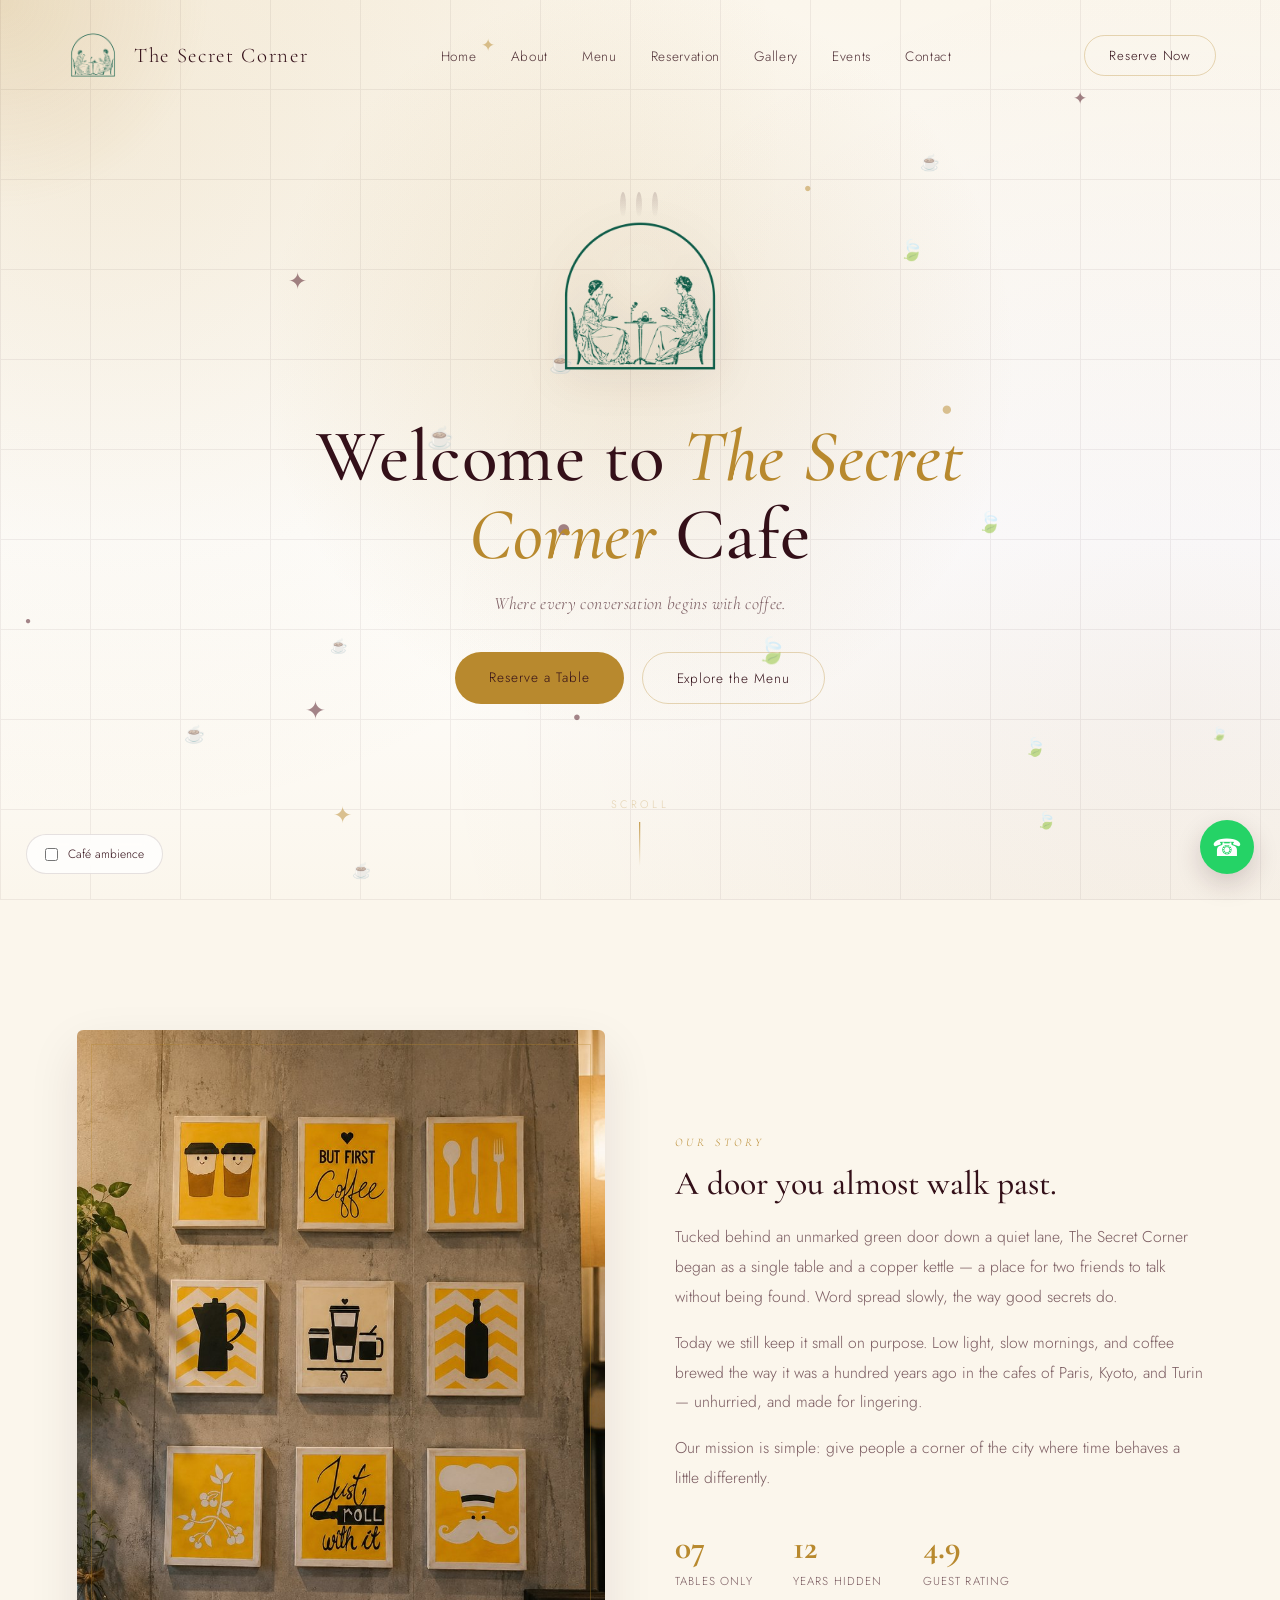
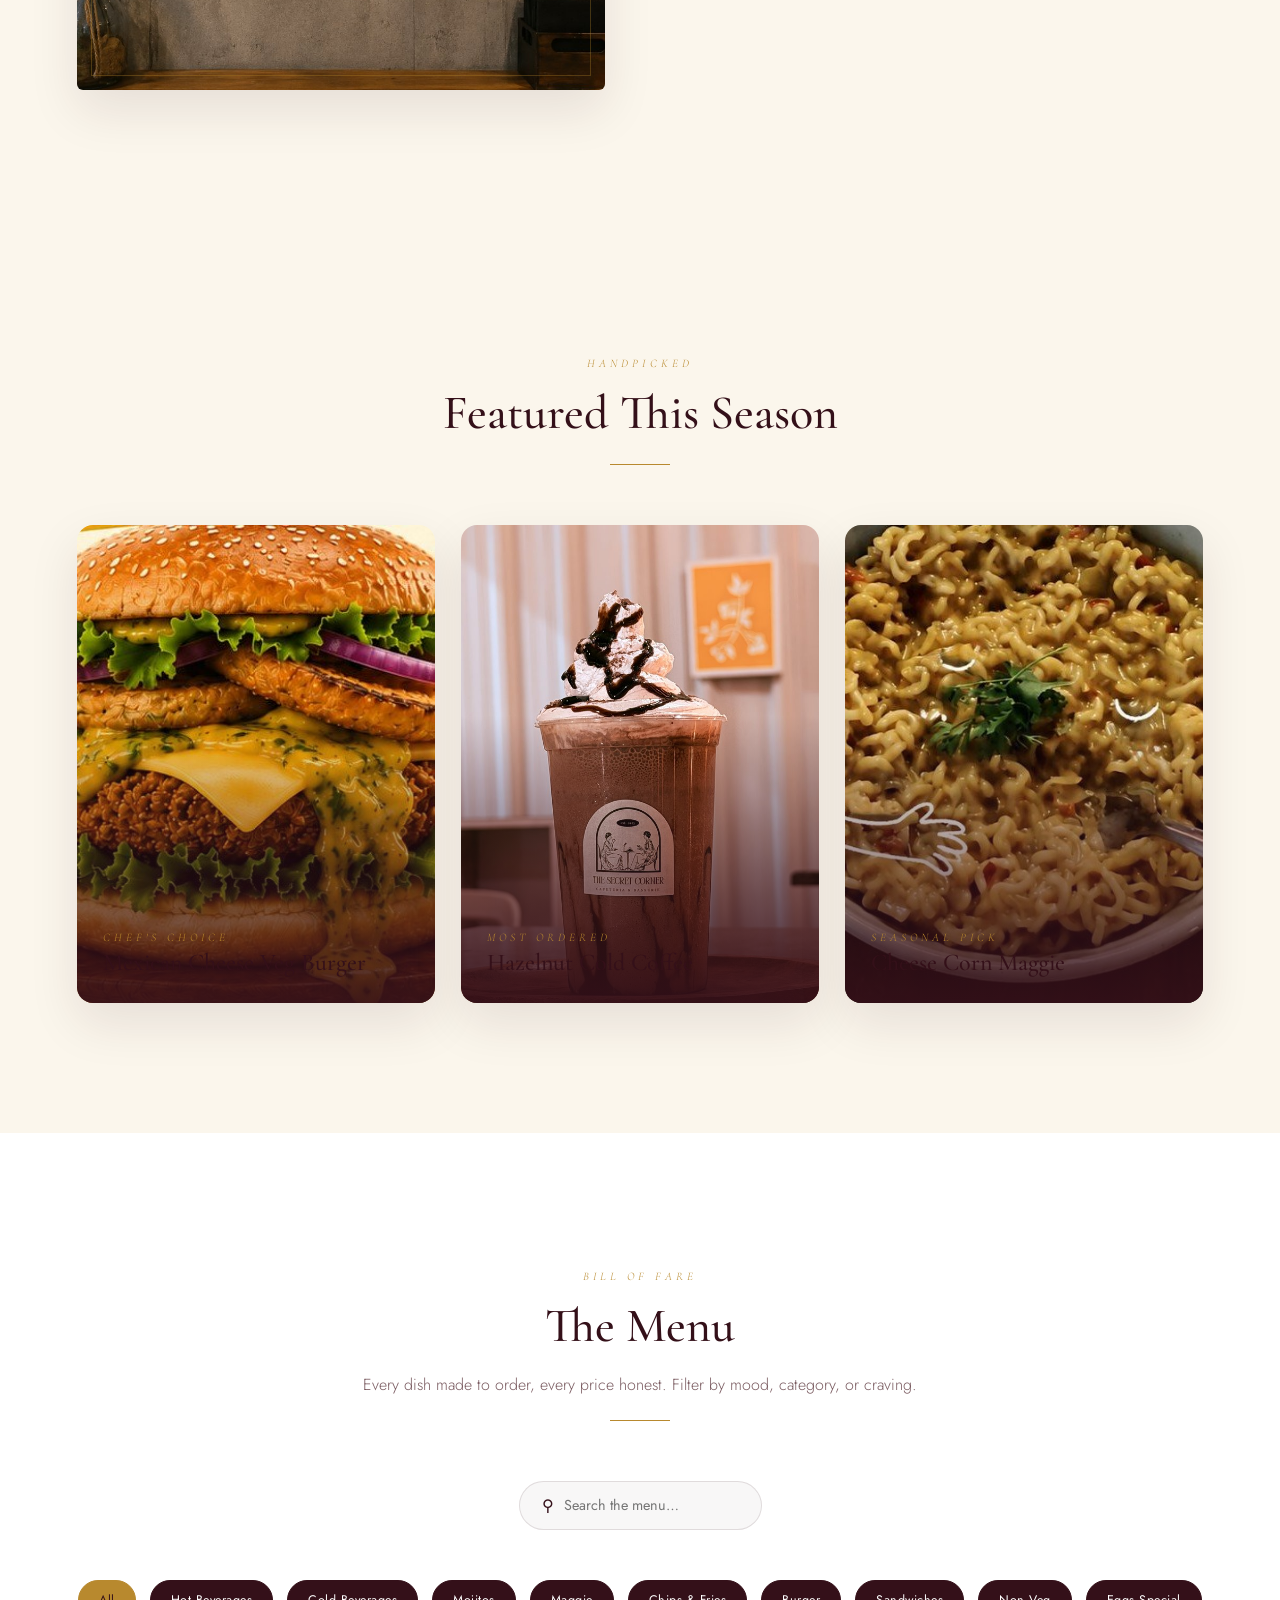
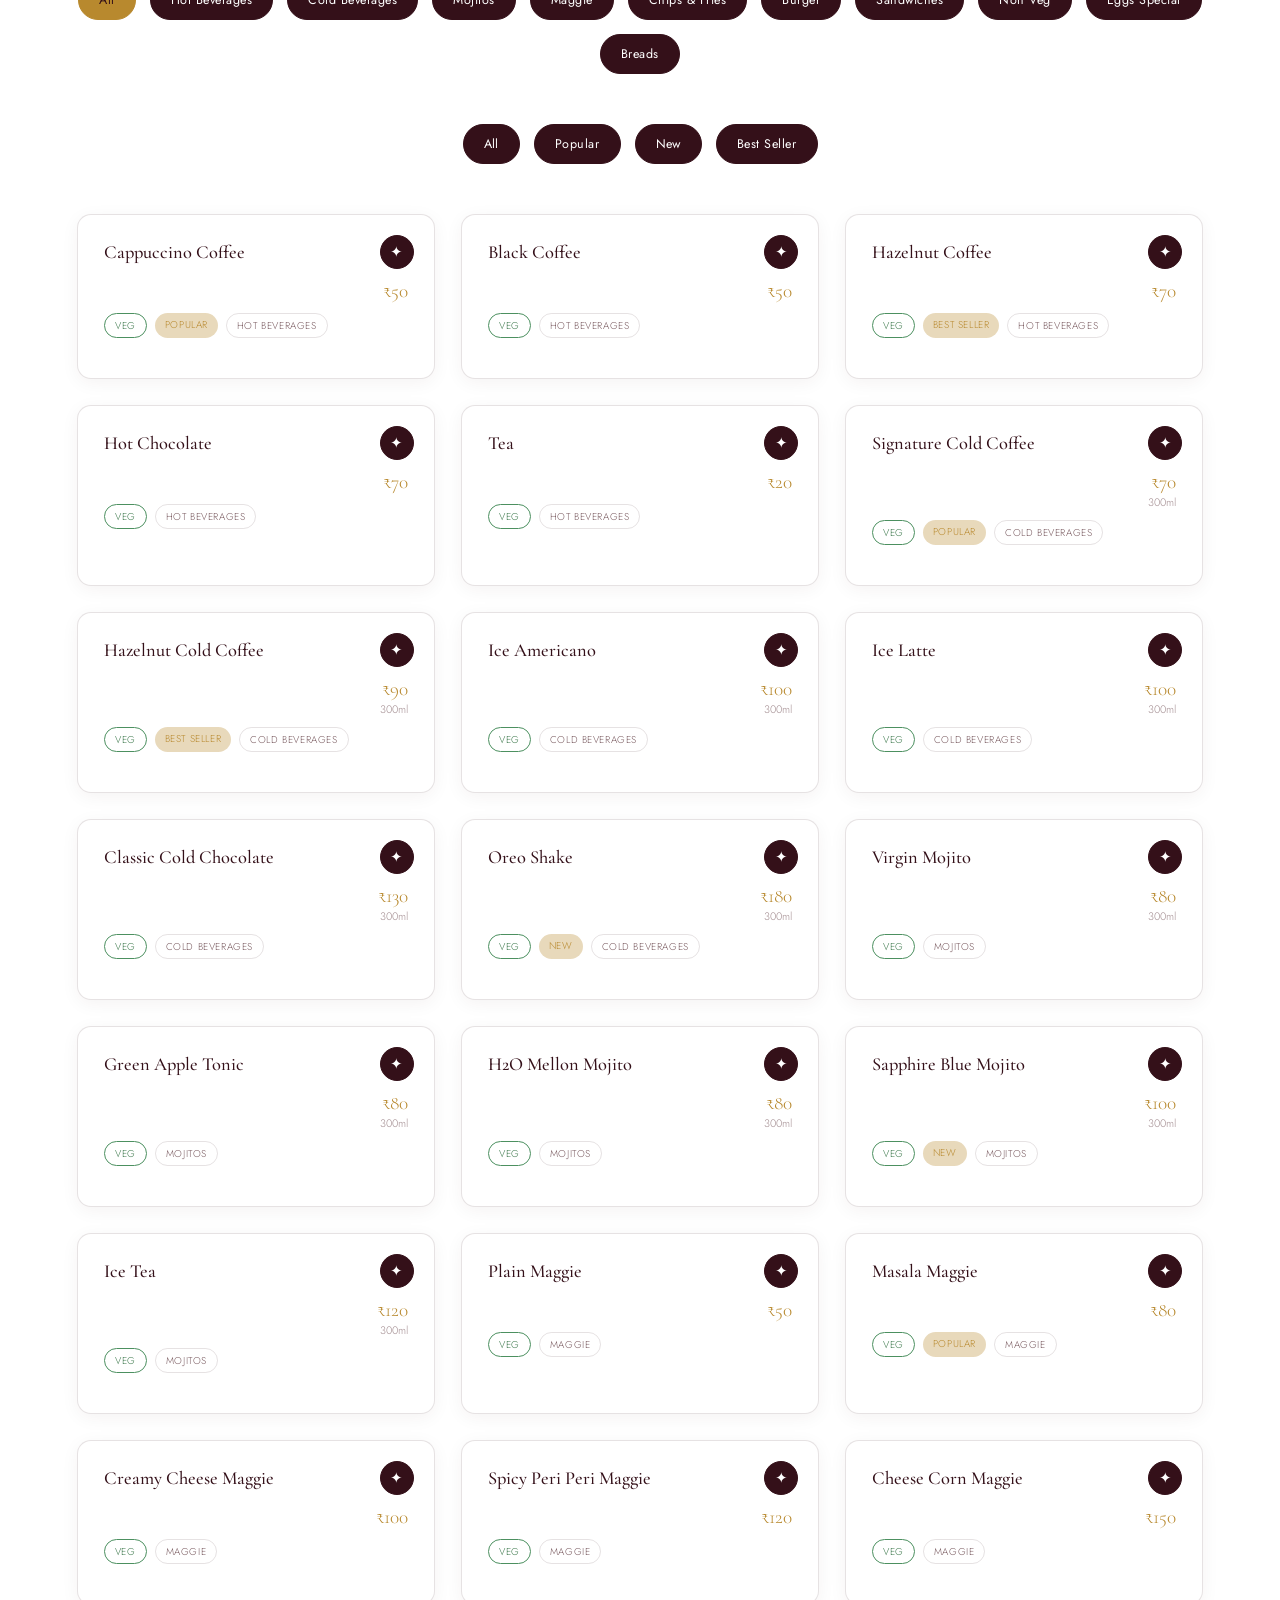
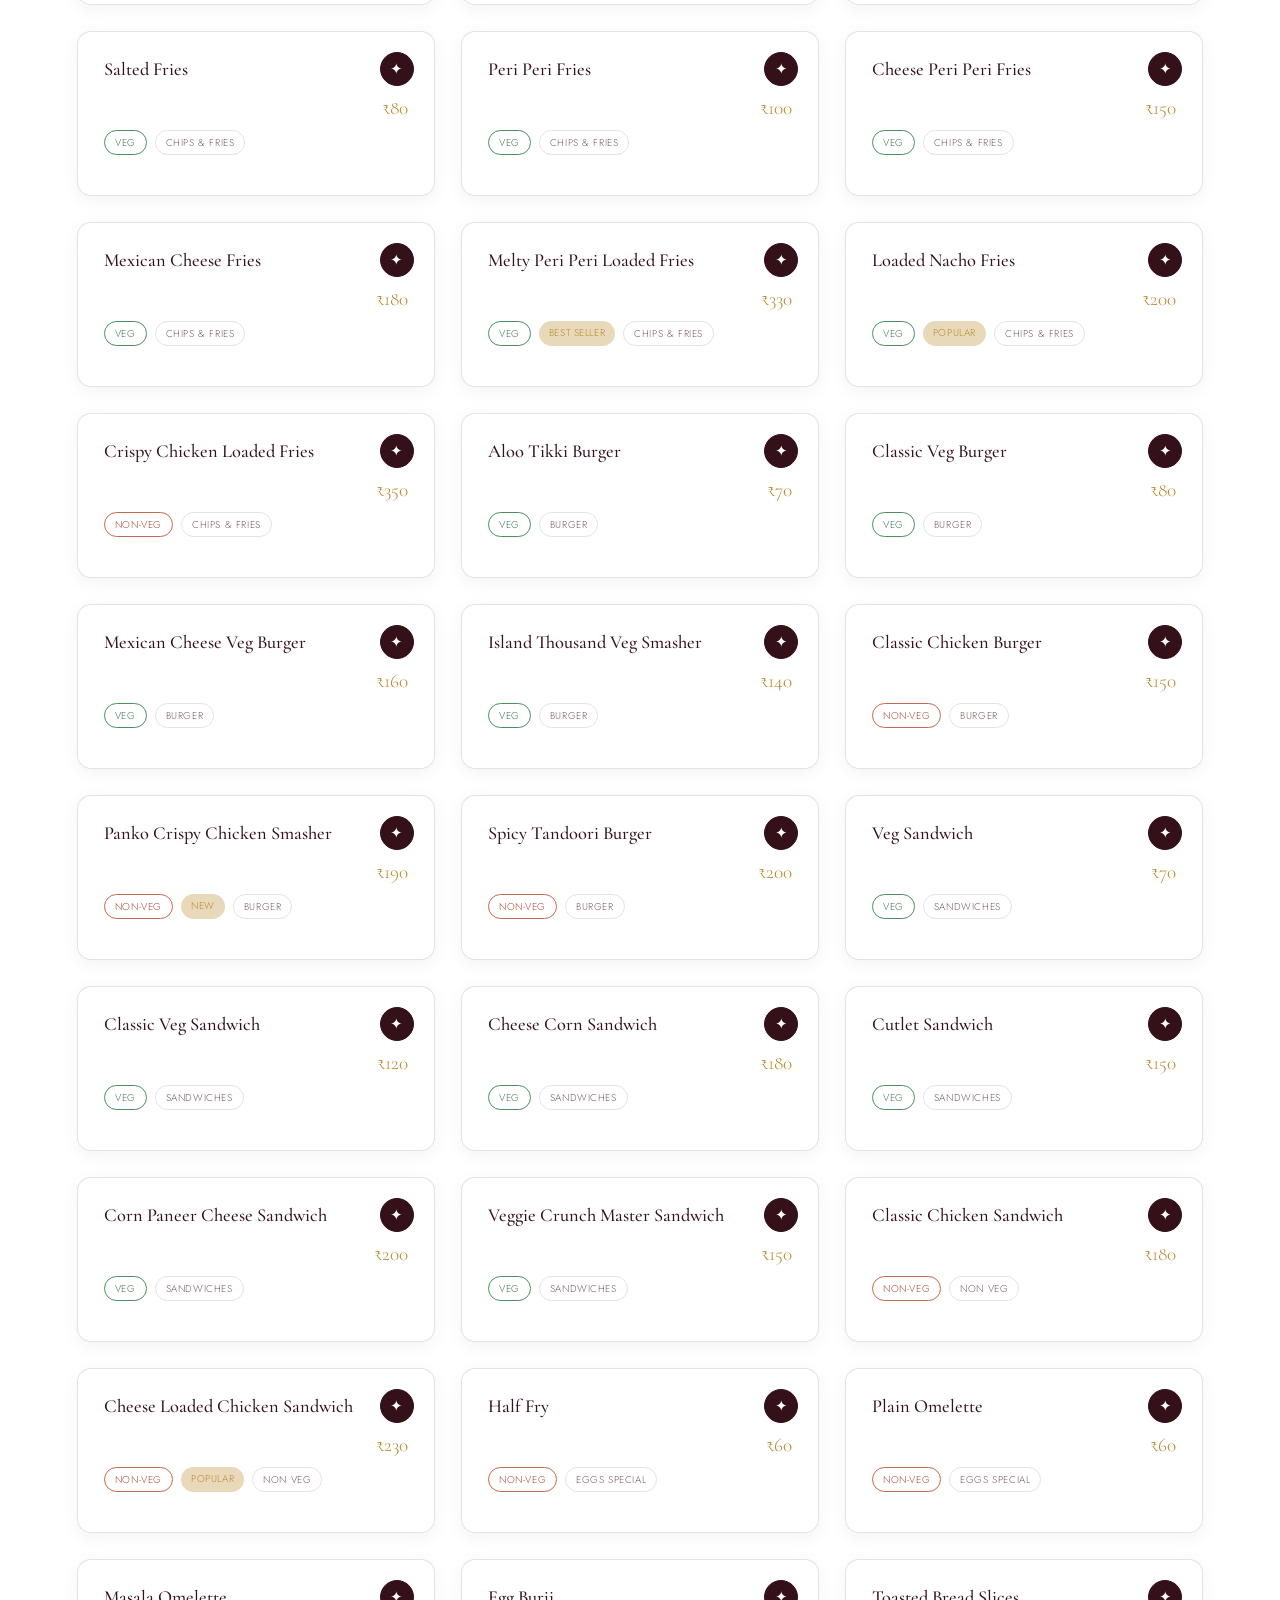
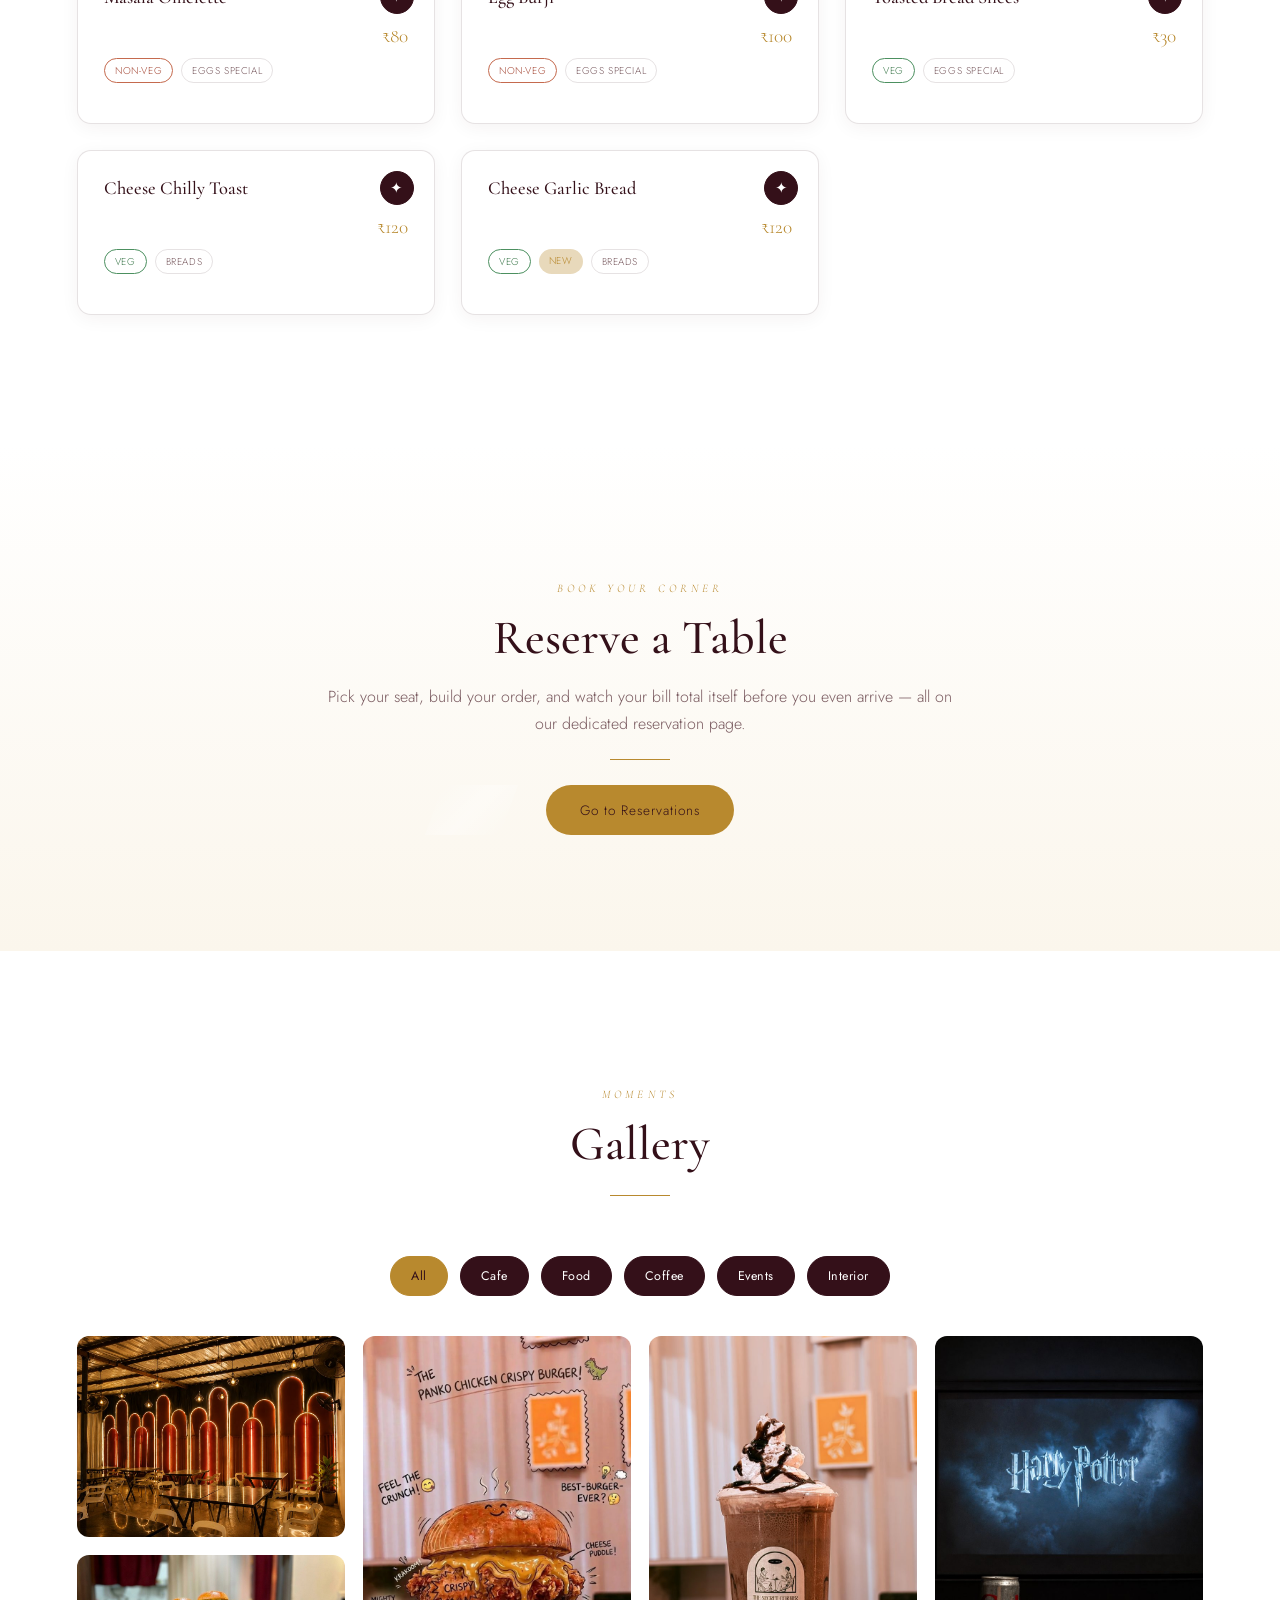
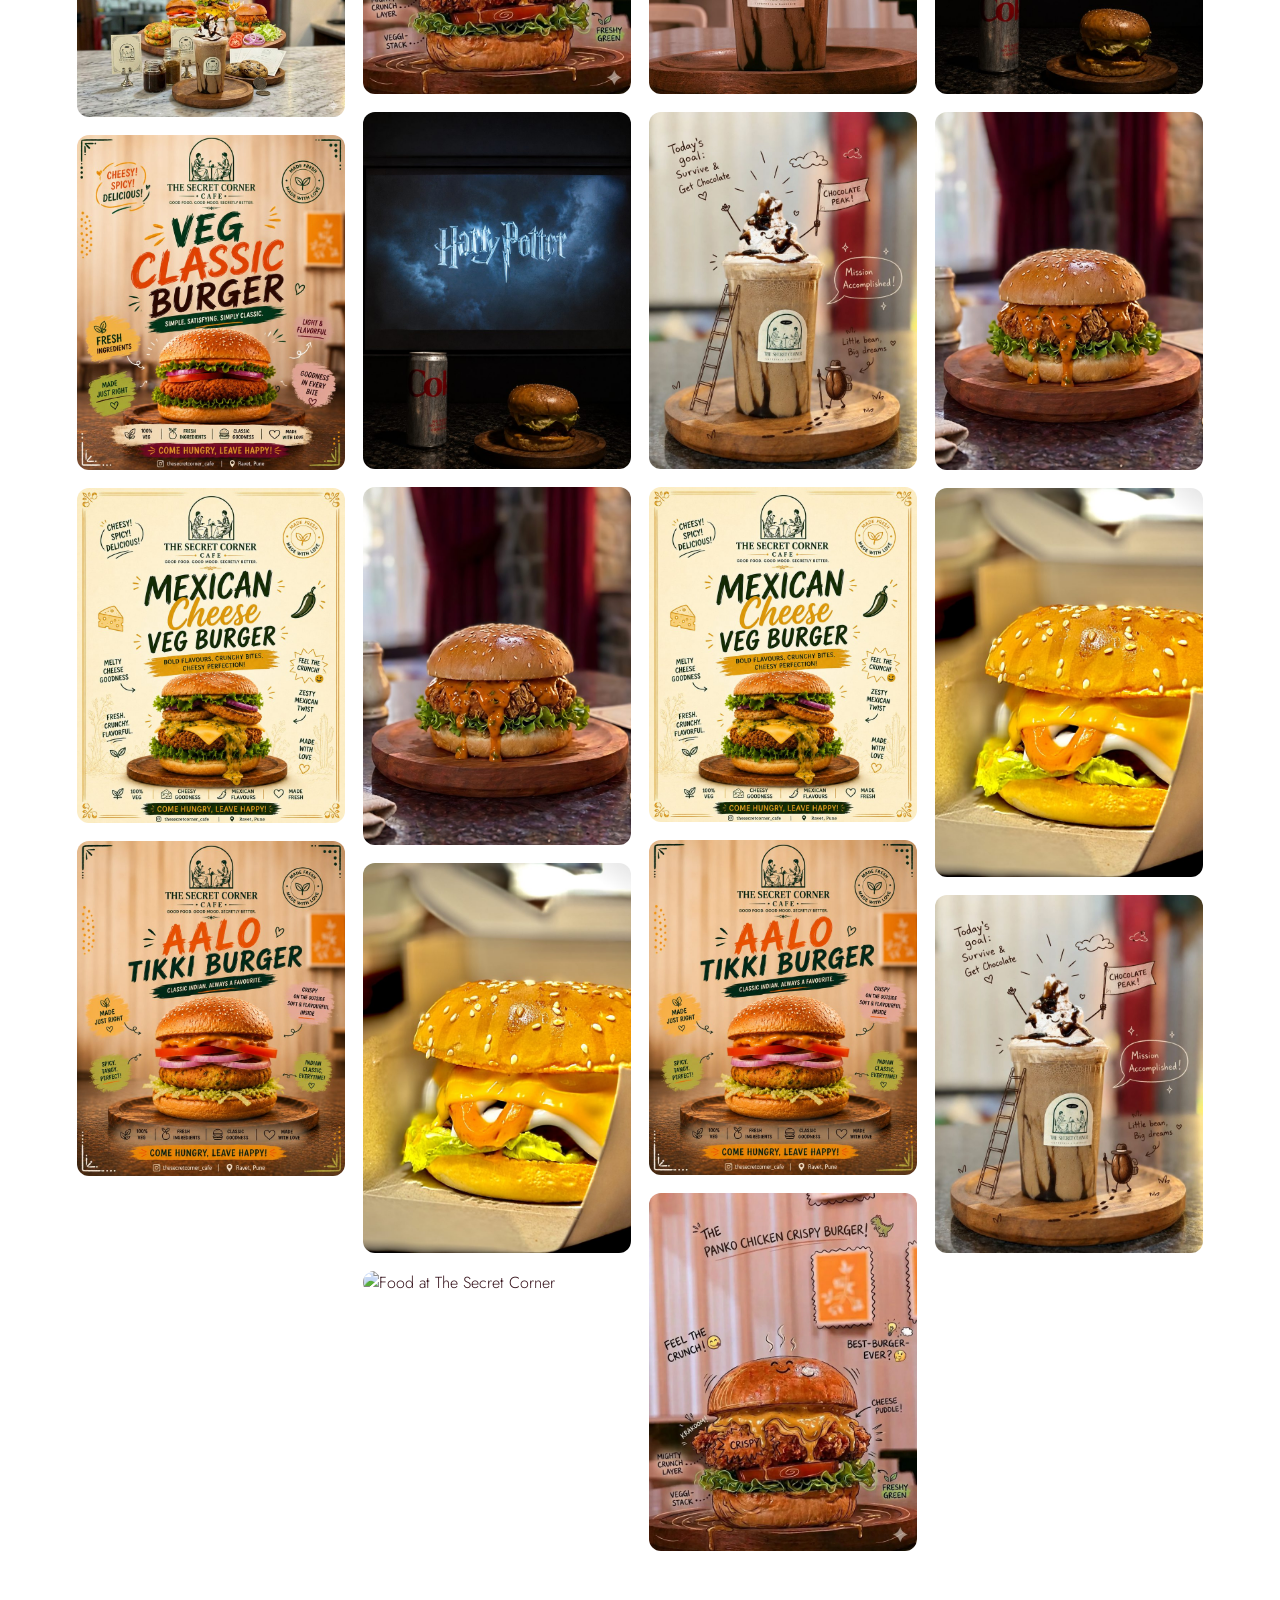
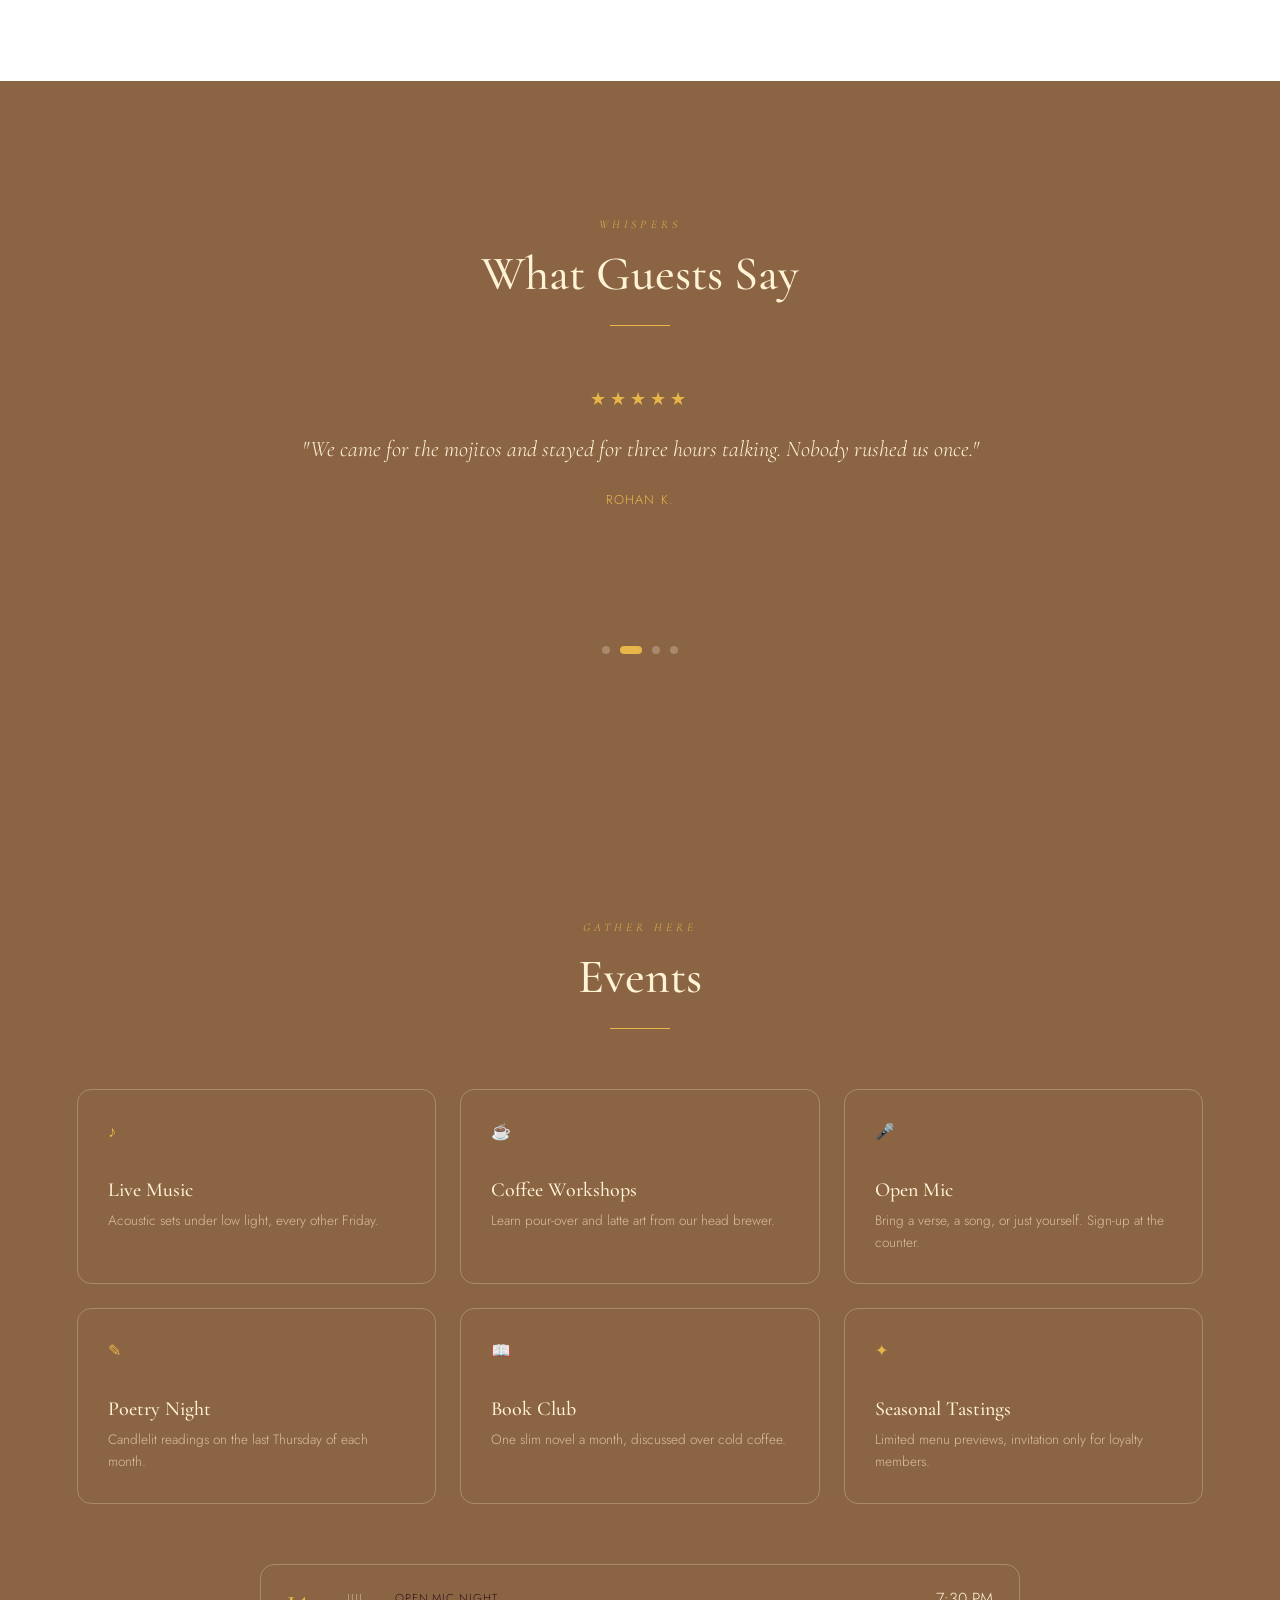
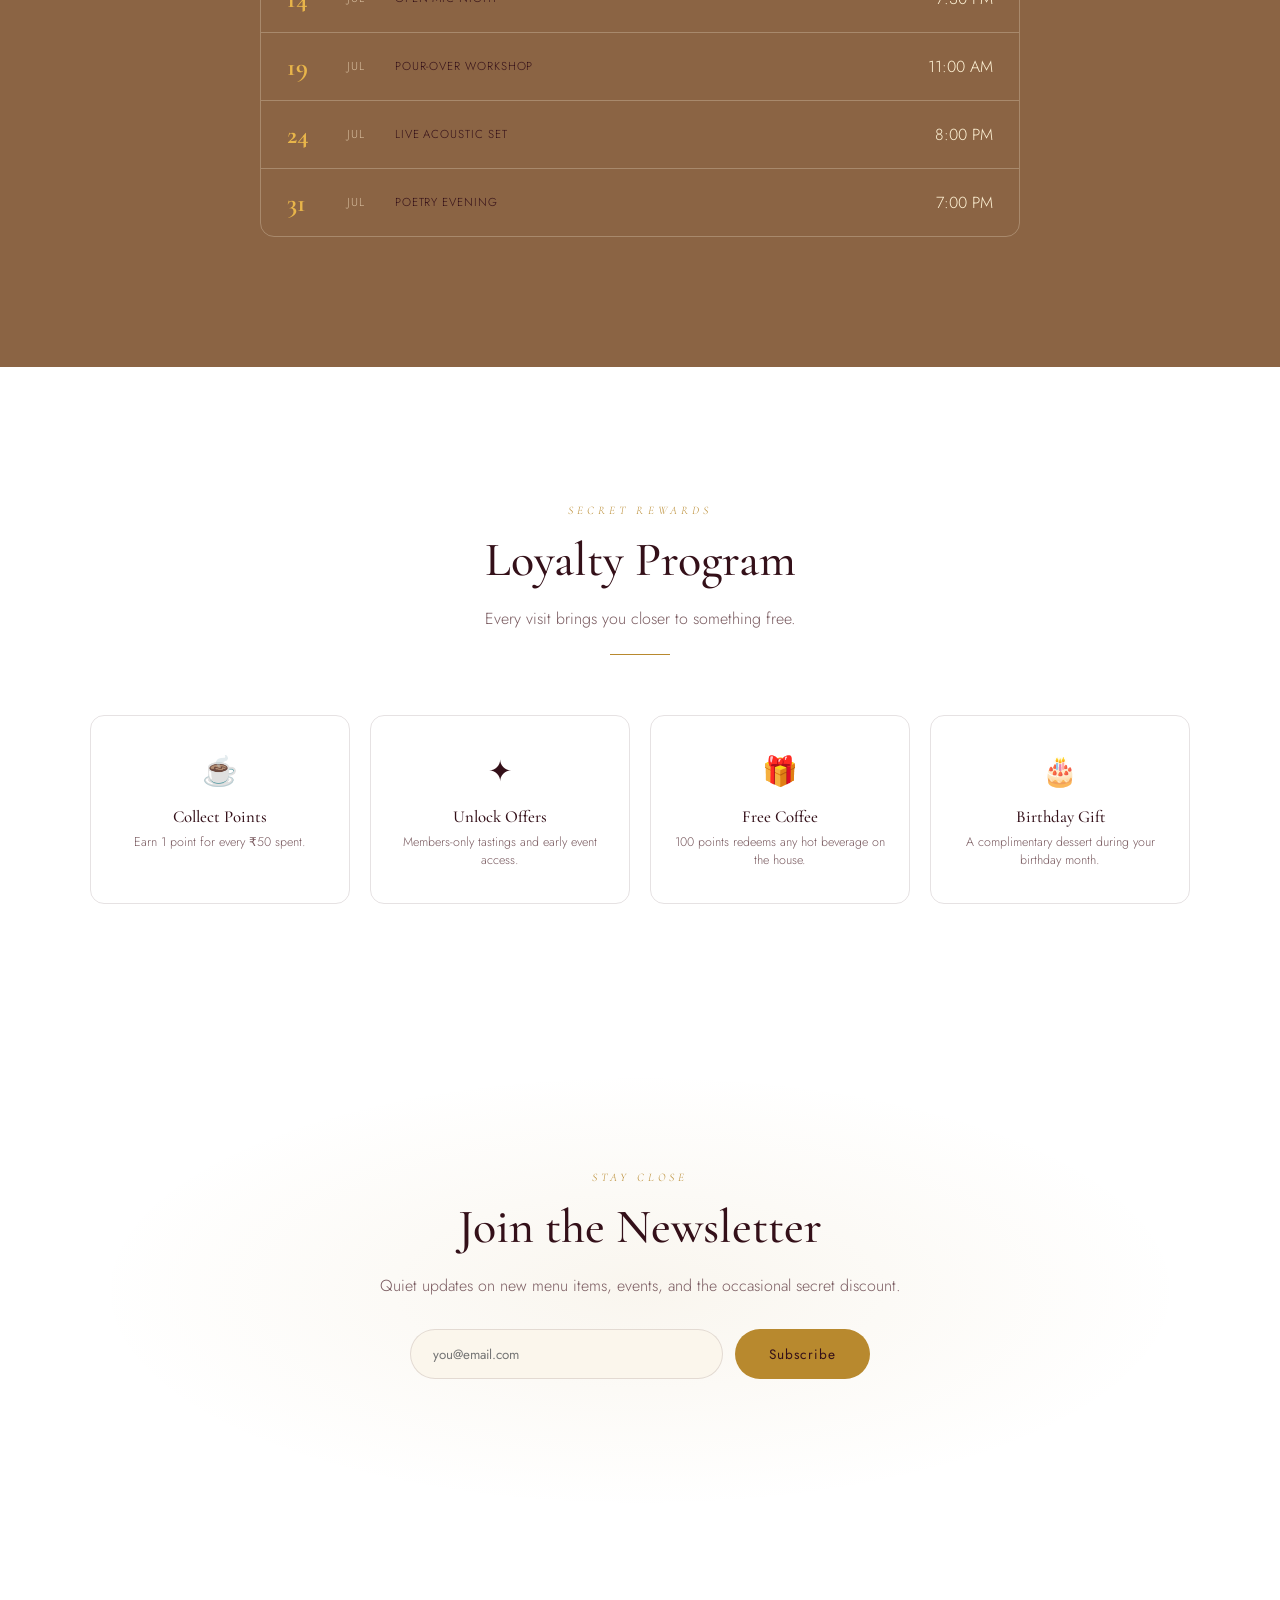
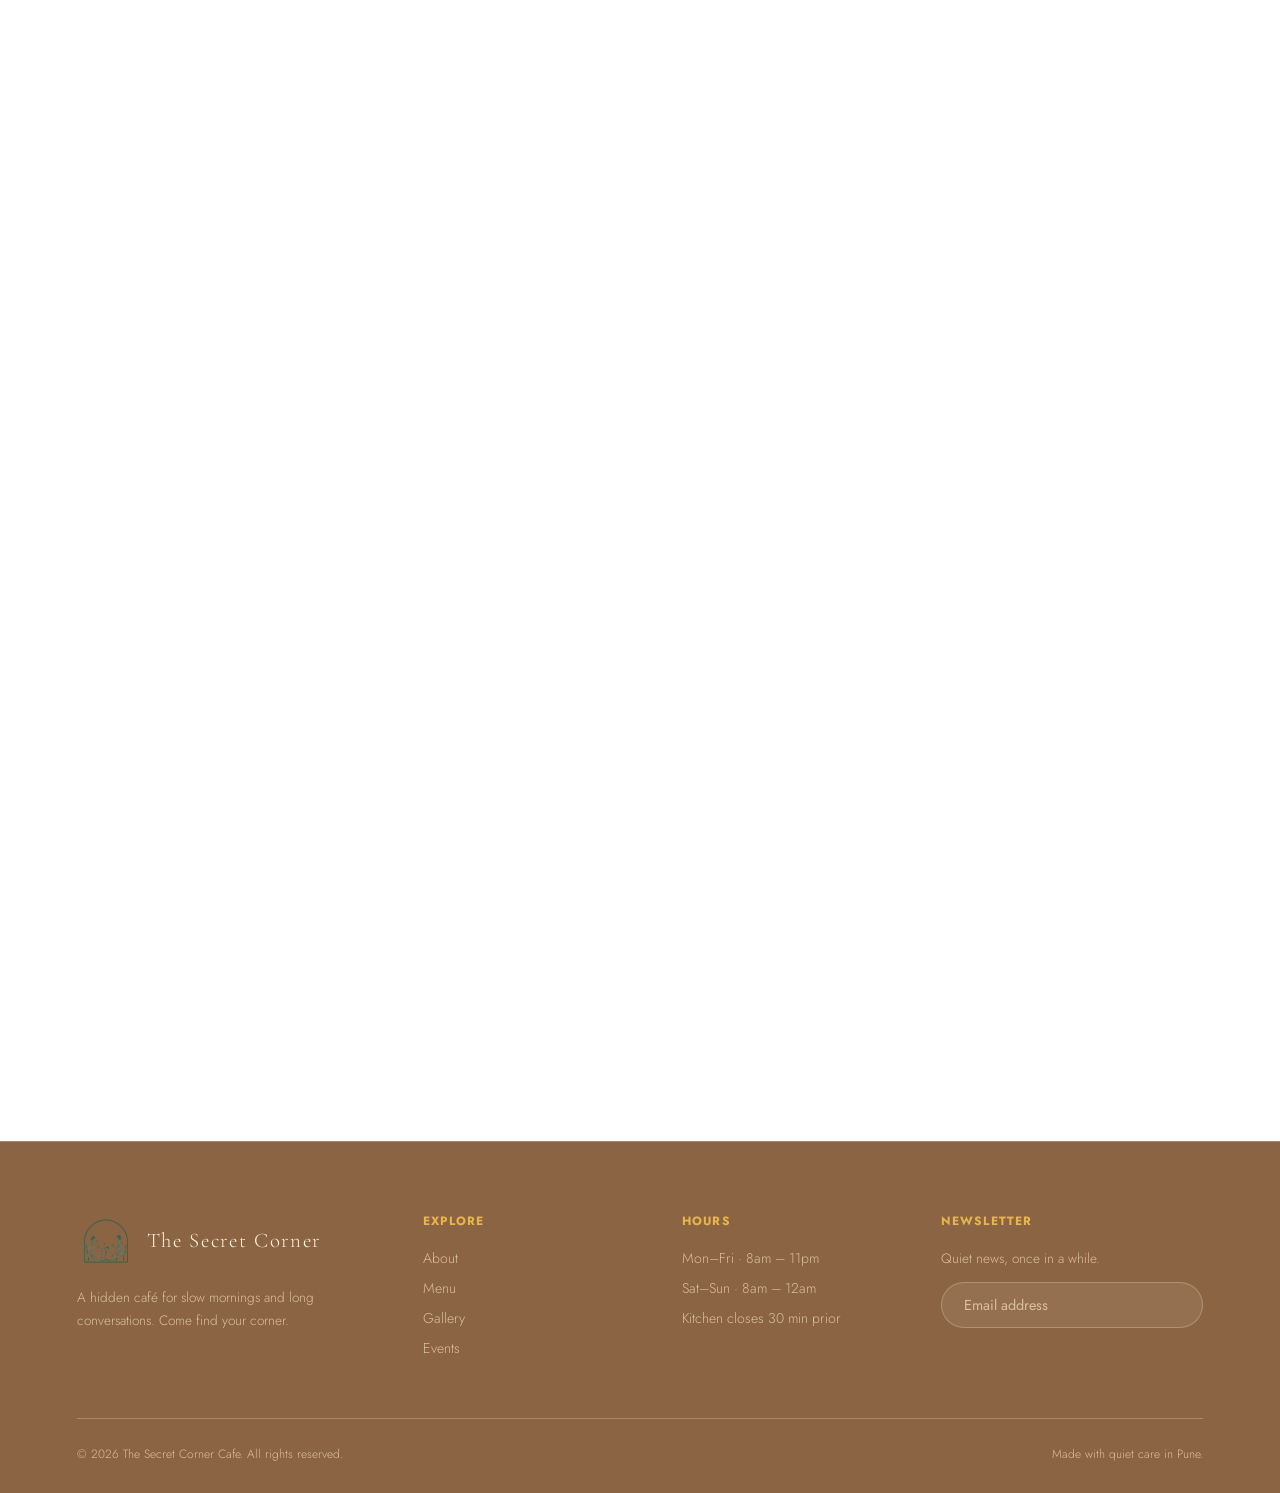
==== commit d2bdf72a: "Update index.html" ====
--- a/index.html
+++ b/index.html
@@ -164,7 +164,7 @@
 </div>
 
 <!-- TESTIMONIALS -->
-<section style="background:var(--forest-2)">
+<section class="testimonials">
   <div class="section-head reveal">
     <span class="eyebrow">Whispers</span>
     <h2>What Guests Say</h2>
@@ -231,7 +231,7 @@
   </div>
   <div class="contact-grid">
     <div class="contact-info reveal">
-      <div><div><b>Address</b><p>12/4 Lantern Lane, Behind the Old Post Office, Pune, Maharashtra</p></div></div>
+      <div><div><b>Address</b><p>Shinde Vasti, Society, Jijamata Complex Rd, behind Avencia Plaza, Mauli Park, Ganesh Nagar, Ravet, Pimpri-Chinchwad, Maharashtra 412101</p></div></div>
       <div><div><b>Phone</b><p>+91 98765 43210</p></div></div>
       <div><div><b>Email</b><p>thesecretcorner2026@gmail.com</p></div></div>
       <div><div><b>Opening Hours</b><p>Mon–Sun · 8:00 AM – 11:00 PM</p></div></div>
@@ -251,7 +251,7 @@
       </form>
     </div>
     <div class="map-embed reveal">
-      <iframe src="https://maps.google.com/maps?q=Pune,Maharashtra&t=&z=13&ie=UTF8&iwloc=&output=embed" loading="lazy"></iframe>
+      <iframe src="https://maps.google.com/maps?q=Cafe%20The%20Secret%20Corner%2C%20Shinde%20Vasti%2C%20Society%2C%20Jijamata%20Complex%20Rd%2C%20behind%20Avencia%20Plaza%2C%20Mauli%20Park%2C%20Ganesh%20Nagar%2C%20Ravet%2C%20Pimpri-Chinchwad%2C%20Maharashtra%20412101&t=&z=16&ie=UTF8&iwloc=&output=embed" loading="lazy"></iframe>
     </div>
   </div>
 </section>
@@ -261,10 +261,10 @@
   <div class="foot-grid">
     <div>
       <div class="brand" style="margin-bottom:16px">
-        <img src="logo-icon.png" alt="The Secret Corner Cafe" width="34" height="34">
+        <img src="logo-icon.png" alt="The Secret Corner Cafe" width="58" height="58">
         The Secret Corner
       </div>
-      <p style="color:var(--cream-dim);font-size:.85rem;line-height:1.7;max-width:280px">A hidden café for slow mornings and long conversations. Come find your corner.</p>
+      <p style="color:var(--linen-dim);font-size:.85rem;line-height:1.7;max-width:280px">A hidden café for slow mornings and long conversations. Come find your corner.</p>
     </div>
     <div>
       <h5>Explore</h5>
@@ -285,7 +285,7 @@
     </div>
     <div>
       <h5>Newsletter</h5>
-      <p style="color:var(--cream-dim);font-size:.85rem;margin-bottom:14px">Quiet news, once in a while.</p>
+      <p style="color:var(--linen-dim);font-size:.85rem;margin-bottom:14px">Quiet news, once in a while.</p>
       <div class="search-box" style="border-radius:100px">
         <input type="email" placeholder="Email address">
       </div>
@@ -548,7 +548,7 @@
 const calEl=document.getElementById('calendar');
 function renderCalendar(list){
   calEl.innerHTML='';
-  if(!list.length){calEl.innerHTML='<div class="cal-row"><span style="color:var(--cream-dim);font-style:italic">No upcoming events posted yet — check back soon.</span></div>';return;}
+  if(!list.length){calEl.innerHTML='<div class="cal-row"><span style="color:var(--linen-dim);font-style:italic">No upcoming events posted yet — check back soon.</span></div>';return;}
   list.forEach(u=>{
     const r=document.createElement('div');
     r.className='cal-row';
--- a/style.css
+++ b/style.css
@@ -7,8 +7,12 @@
   --glint:#FFF3D6;
   --ink:#341019;
   --gold:#B8892E;
+  --gold-bright:#E8B54A;
   --gold-soft:rgba(184,137,46,.32);
+  --brown:#8B6444;
+  --linen-dim:#D9BFA0;
   --line:rgba(52,16,25,.12);
+  --line-on-brown:rgba(255,246,228,.25);
   --shadow:0 20px 50px rgba(52,16,25,.10);
   --ease:cubic-bezier(.16,.8,.24,1);
 }
@@ -70,7 +74,7 @@
   border-bottom:1px solid var(--line);
 }
 .brand{display:flex;align-items:center;gap:12px;font-family:'Cormorant Garamond',serif;font-size:1.3rem;letter-spacing:.08em}
-.brand img{width:34px;height:34px;object-fit:contain}
+.brand img{width:58px;height:58px;object-fit:contain}
 .nav-links{display:flex;gap:34px;list-style:none}
 .nav-links a{
   font-size:.85rem;letter-spacing:.05em;position:relative;padding:4px 0;
@@ -121,7 +125,7 @@
   100%{transform:translateY(0) translateX(0) rotate(0deg)}
 }
 .hero-inner{position:relative;z-index:2;max-width:760px}
-.hero-seal{width:132px;height:132px;object-fit:contain;margin:0 auto 22px;filter:drop-shadow(0 8px 20px rgba(52,16,25,.22))}
+.hero-seal{width:200px;height:200px;object-fit:contain;margin:0 auto 22px;filter:drop-shadow(0 8px 20px rgba(52,16,25,.22))}
 .steam{position:absolute;top:-38px;left:50%;transform:translateX(-50%);width:60px;height:60px;pointer-events:none}
 .steam span{
   position:absolute;bottom:0;width:6px;height:26px;border-radius:50%;
@@ -186,8 +190,8 @@
 }
 .search-box input{background:none;border:none;color:var(--cream);width:100%;font-family:inherit;font-size:.9rem;outline:none}
 .chip{
-  padding:10px 20px;border-radius:100px;border:1px solid var(--line);font-size:.78rem;letter-spacing:.04em;
-  transition:all .3s var(--ease);white-space:nowrap;
+  padding:10px 20px;border-radius:100px;border:1px solid var(--ink);font-size:.78rem;letter-spacing:.04em;
+  transition:all .3s var(--ease);white-space:nowrap;background:var(--ink);color:var(--forest);
 }
 .chip.active,.chip:hover{background:var(--gold);color:var(--ink);border-color:var(--gold)}
 .menu-grid{display:grid;grid-template-columns:repeat(auto-fill,minmax(270px,1fr));gap:26px;max-width:1300px;margin:0 auto}
@@ -208,13 +212,13 @@
 .unit{font-size:.68rem;color:var(--cream-dim);opacity:.7}
 .badge-row{display:flex;gap:8px;flex-wrap:wrap;margin-bottom:14px}
 .badge{font-size:.62rem;letter-spacing:.06em;text-transform:uppercase;padding:4px 10px;border-radius:100px}
-.badge.veg{border:1px solid #6fae7c;color:#a9d6b2}
-.badge.nonveg{border:1px solid #c97a6d;color:#e3a99c}
+.badge.veg{border:1px solid #4C9060;color:#3F7A4E}
+.badge.nonveg{border:1px solid #C56A4E;color:#A64A38}
 .badge.tag{background:var(--gold-soft);color:var(--gold)}
 .fav-btn{
   position:absolute;top:20px;right:20px;width:34px;height:34px;border-radius:50%;
-  border:1px solid var(--line);display:flex;align-items:center;justify-content:center;
-  transition:all .3s;font-size:.95rem;
+  border:1px solid var(--ink);display:flex;align-items:center;justify-content:center;
+  transition:all .3s;font-size:.95rem;background:var(--ink);color:var(--forest);
 }
 .fav-btn.active{background:var(--gold);border-color:var(--gold);color:var(--ink)}
 .no-results{text-align:center;grid-column:1/-1;color:var(--cream-dim);padding:40px 0;font-family:'Cormorant Garamond',serif;font-style:italic;font-size:1.2rem}
@@ -339,31 +343,37 @@
 
 /* ---------- TESTIMONIALS ---------- */
 .testi-wrap{max-width:780px;margin:0 auto;position:relative;min-height:220px}
+.testimonials{background:var(--brown);color:var(--glint)}
+.testimonials .eyebrow{color:var(--gold-bright)}
+.testimonials .divider{background:var(--gold-bright)}
 .testi-slide{position:absolute;inset:0;opacity:0;transform:translateY(20px);transition:all .7s var(--ease);text-align:center;pointer-events:none}
 .testi-slide.active{opacity:1;transform:none;pointer-events:auto}
-.stars{color:var(--gold);letter-spacing:4px;margin-bottom:18px;font-size:1.1rem}
-.testi-slide p.quote{font-family:'Cormorant Garamond',serif;font-style:italic;font-size:1.4rem;line-height:1.7;margin-bottom:22px;color:var(--cream-dim)}
-.testi-name{font-size:.8rem;letter-spacing:.08em;text-transform:uppercase;color:var(--gold)}
+.stars{color:var(--gold-bright);letter-spacing:4px;margin-bottom:18px;font-size:1.1rem}
+.testi-slide p.quote{font-family:'Cormorant Garamond',serif;font-style:italic;font-size:1.4rem;line-height:1.7;margin-bottom:22px;color:var(--glint)}
+.testi-name{font-size:.8rem;letter-spacing:.08em;text-transform:uppercase;color:var(--gold-bright)}
 .testi-dots{display:flex;gap:10px;justify-content:center;margin-top:40px}
-.testi-dots span{width:8px;height:8px;border-radius:50%;background:var(--line);transition:all .3s;cursor:pointer}
-.testi-dots span.active{background:var(--gold);width:22px;border-radius:4px}
+.testi-dots span{width:8px;height:8px;border-radius:50%;background:var(--line-on-brown);transition:all .3s;cursor:pointer}
+.testi-dots span.active{background:var(--gold-bright);width:22px;border-radius:4px}
 
 /* ---------- EVENTS ---------- */
-.events{background:var(--forest-2)}
+.events{background:var(--brown);color:var(--glint)}
+.events .eyebrow{color:var(--gold-bright)}
+.events .section-head p{color:var(--linen-dim)}
+.events .divider{background:var(--gold-bright)}
 .events-grid{display:grid;grid-template-columns:repeat(3,minmax(0,1fr));gap:24px;max-width:1200px;margin:0 auto 60px}
-.event-card{border:1px solid var(--line);border-radius:14px;padding:30px;transition:all .4s var(--ease);position:relative}
-.event-card:hover{transform:translateY(-8px);border-color:var(--gold-soft)}
-.event-icon{width:42px;height:42px;margin-bottom:16px;color:var(--gold)}
-.event-card h4{font-size:1.25rem;margin-bottom:8px}
-.event-card p{font-size:.85rem;color:var(--cream-dim);line-height:1.6}
+.event-card{border:1px solid var(--line-on-brown);border-radius:14px;padding:30px;transition:all .4s var(--ease);position:relative}
+.event-card:hover{transform:translateY(-8px);border-color:var(--gold-bright)}
+.event-icon{width:42px;height:42px;margin-bottom:16px;color:var(--gold-bright)}
+.event-card h4{font-size:1.25rem;margin-bottom:8px;color:var(--glint)}
+.event-card p{font-size:.85rem;color:var(--linen-dim);line-height:1.6}
 @media(max-width:880px){.events-grid{grid-template-columns:1fr}}
-.calendar{max-width:760px;margin:0 auto;border:1px solid var(--line);border-radius:14px;overflow:hidden}
-.cal-row{display:flex;justify-content:space-between;align-items:center;padding:18px 26px;border-bottom:1px solid var(--line);transition:background .3s}
+.calendar{max-width:760px;margin:0 auto;border:1px solid var(--line-on-brown);border-radius:14px;overflow:hidden}
+.cal-row{display:flex;justify-content:space-between;align-items:center;padding:18px 26px;border-bottom:1px solid var(--line-on-brown);transition:background .3s}
 .cal-row:last-child{border-bottom:none}
-.cal-row:hover{background:rgba(52,16,25,.03)}
+.cal-row:hover{background:rgba(255,246,228,.06)}
 .cal-date{display:flex;align-items:center;gap:16px}
-.cal-date b{font-family:'Cormorant Garamond',serif;font-size:1.6rem;color:var(--gold);width:44px}
-.cal-date span{font-size:.72rem;letter-spacing:.08em;text-transform:uppercase;color:var(--cream-dim)}
+.cal-date b{font-family:'Cormorant Garamond',serif;font-size:1.6rem;color:var(--gold-bright);width:44px}
+.cal-date span{font-size:.72rem;letter-spacing:.08em;text-transform:uppercase;color:var(--linen-dim)}
 
 /* ---------- LOYALTY ---------- */
 .loyalty-grid{display:grid;grid-template-columns:repeat(4,minmax(0,1fr));gap:20px;max-width:1100px;margin:0 auto}
@@ -395,13 +405,16 @@
 @media(max-width:900px){.contact-grid{grid-template-columns:1fr}}
 
 /* ---------- FOOTER ---------- */
-footer{background:var(--forest-2);border-top:1px solid var(--line);padding:70px 6vw 30px}
+footer{background:var(--brown);color:var(--glint);border-top:1px solid var(--line-on-brown);padding:70px 6vw 30px}
 .foot-grid{display:grid;grid-template-columns:minmax(0,1.4fr) minmax(0,1fr) minmax(0,1fr) minmax(0,1.2fr);gap:40px;max-width:1300px;margin:0 auto 50px}
-.foot-grid h5{font-size:.75rem;letter-spacing:.1em;text-transform:uppercase;color:var(--gold);margin-bottom:18px}
+.foot-grid h5{font-size:.75rem;letter-spacing:.1em;text-transform:uppercase;color:var(--gold-bright);margin-bottom:18px}
 .foot-grid ul{list-style:none}
-.foot-grid li{margin-bottom:10px;font-size:.88rem;color:var(--cream-dim)}
-.foot-grid li a:hover{color:var(--gold)}
-.foot-bottom{max-width:1300px;margin:0 auto;padding-top:26px;border-top:1px solid var(--line);display:flex;justify-content:space-between;flex-wrap:wrap;gap:12px;font-size:.75rem;color:var(--cream-dim)}
+.foot-grid li{margin-bottom:10px;font-size:.88rem;color:var(--linen-dim)}
+.foot-grid li a:hover{color:var(--gold-bright)}
+.foot-bottom{max-width:1300px;margin:0 auto;padding-top:26px;border-top:1px solid var(--line-on-brown);display:flex;justify-content:space-between;flex-wrap:wrap;gap:12px;font-size:.75rem;color:var(--linen-dim)}
+footer .search-box{background:rgba(255,246,228,.08);border:1px solid var(--line-on-brown)}
+footer .search-box input{color:var(--glint)}
+footer .search-box input::placeholder{color:var(--linen-dim)}
 
 /* ---------- FLOATING UI ---------- */
 .whatsapp-fab,.scrolltop-fab{
@@ -445,7 +458,7 @@
   nav{padding:20px 5vw}
   nav.scrolled{padding:12px 5vw}
   .brand{font-size:1.1rem}
-  .brand img{width:28px;height:28px}
+  .brand img{width:46px;height:46px}
   section{padding:80px 5vw}
   .section-head{margin-bottom:44px}
   .hero{padding:0 16px}
@@ -476,7 +489,7 @@
   .section-head p{font-size:.92rem}
   .hero h1{font-size:clamp(2rem,9vw,2.6rem)}
   .hero p.sub{font-size:1rem;margin-bottom:28px}
-  .hero-seal{width:100px;height:100px}
+  .hero-seal{width:150px;height:150px}
   .btn-row{width:100%}
   .btn-row .btn{flex:1 1 100%;text-align:center}
   .about-text h3{font-size:1.7rem}
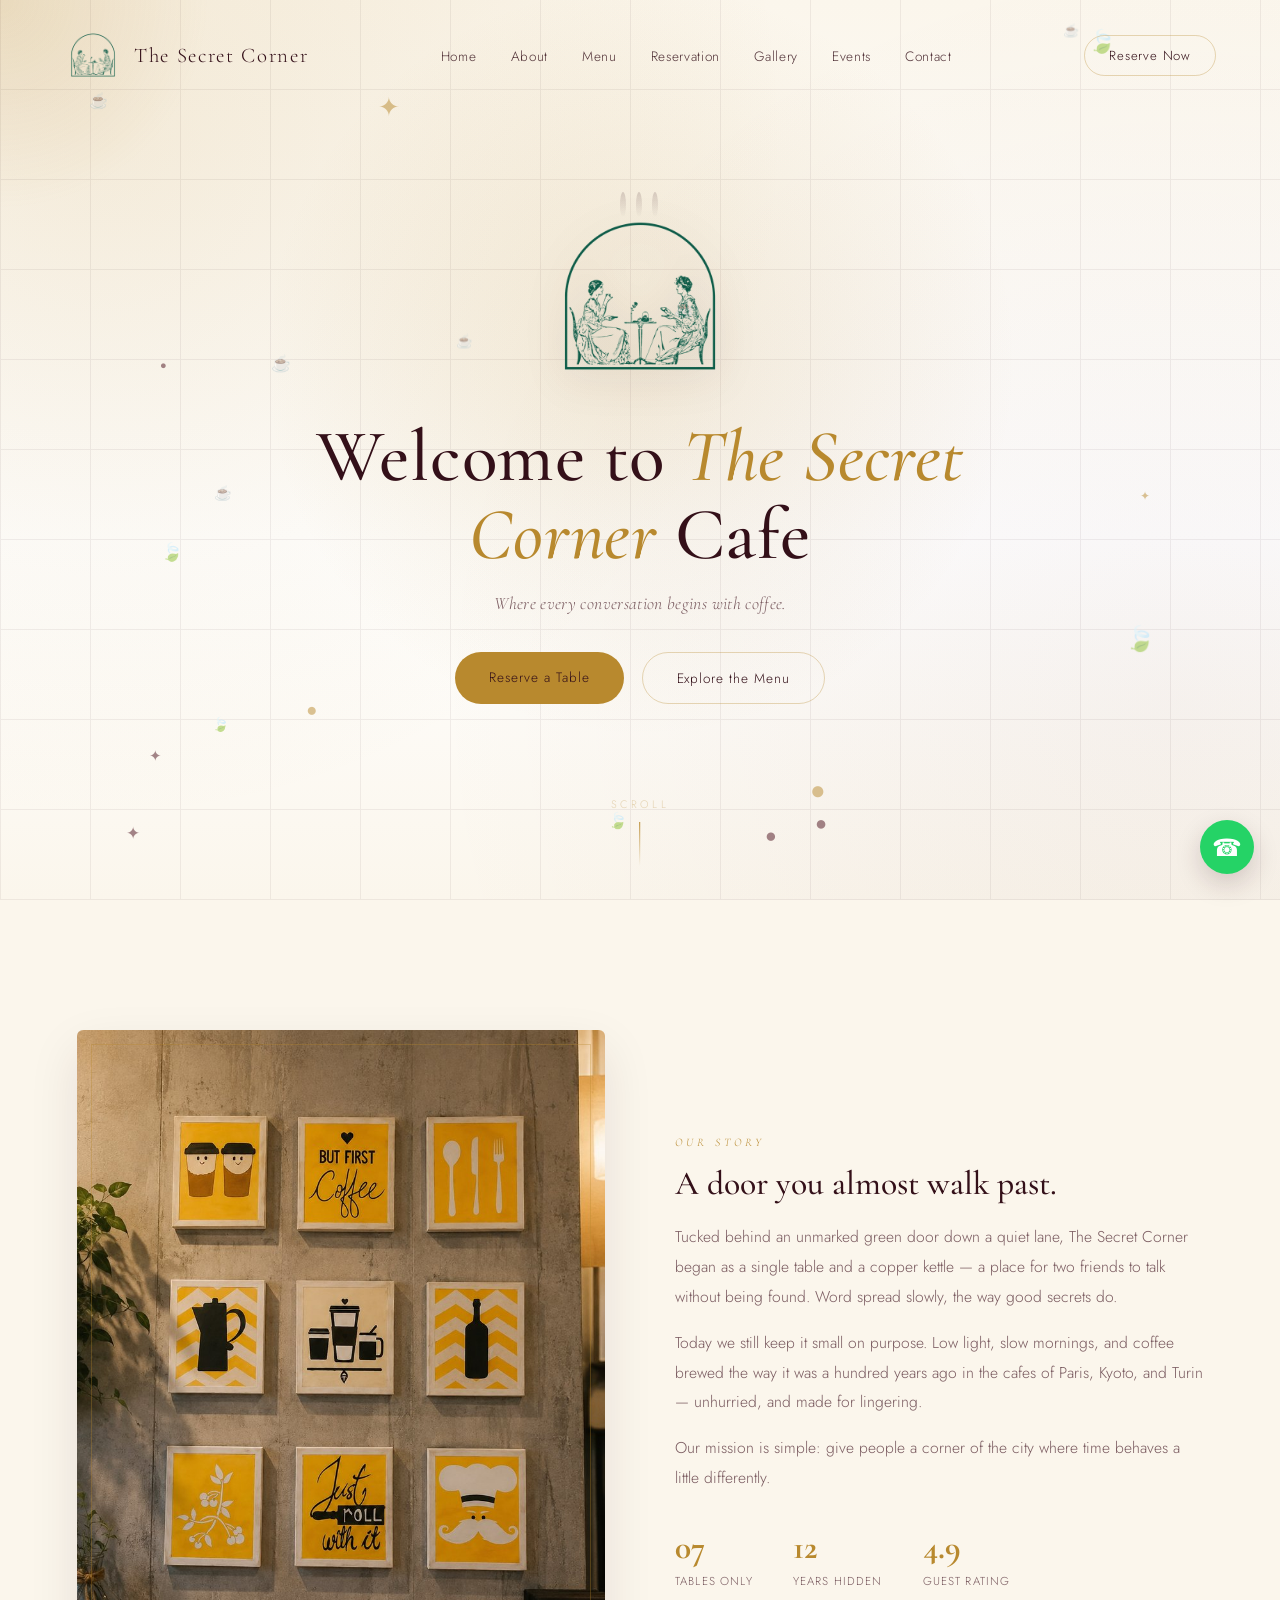
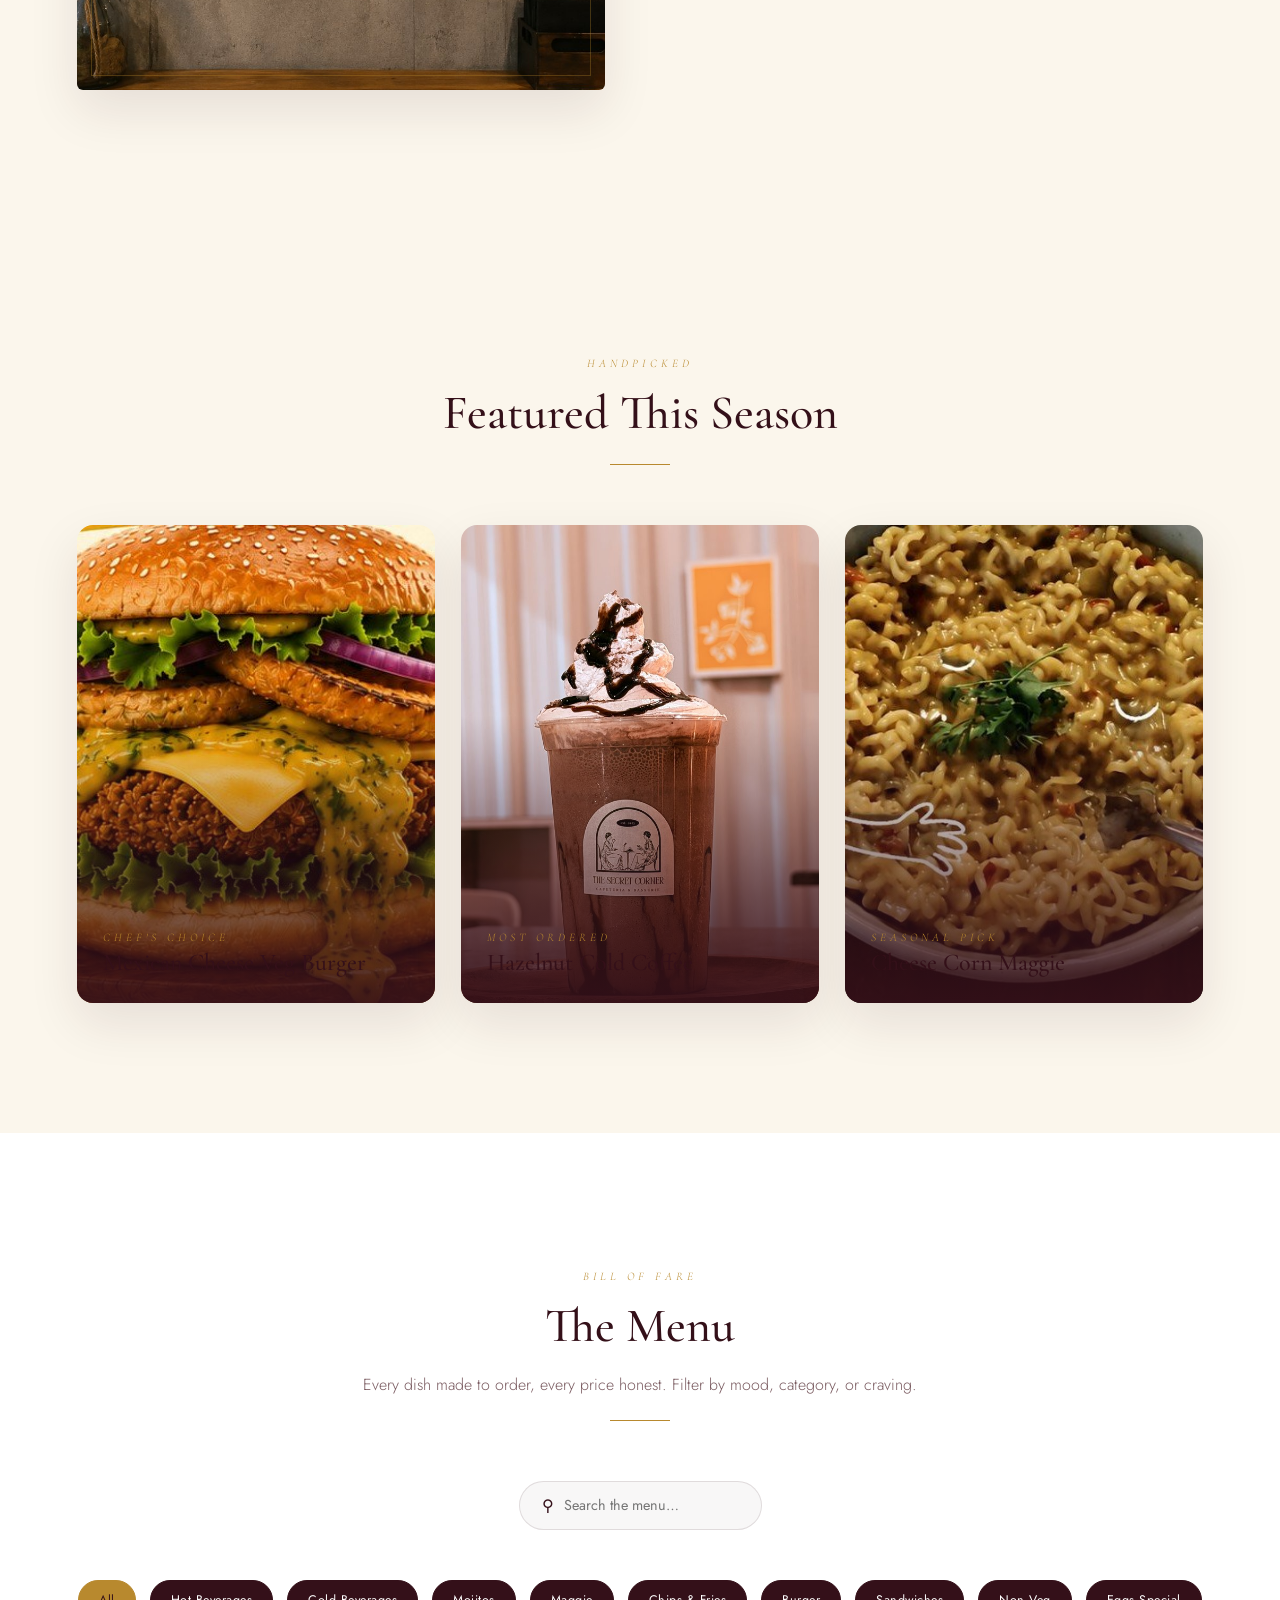
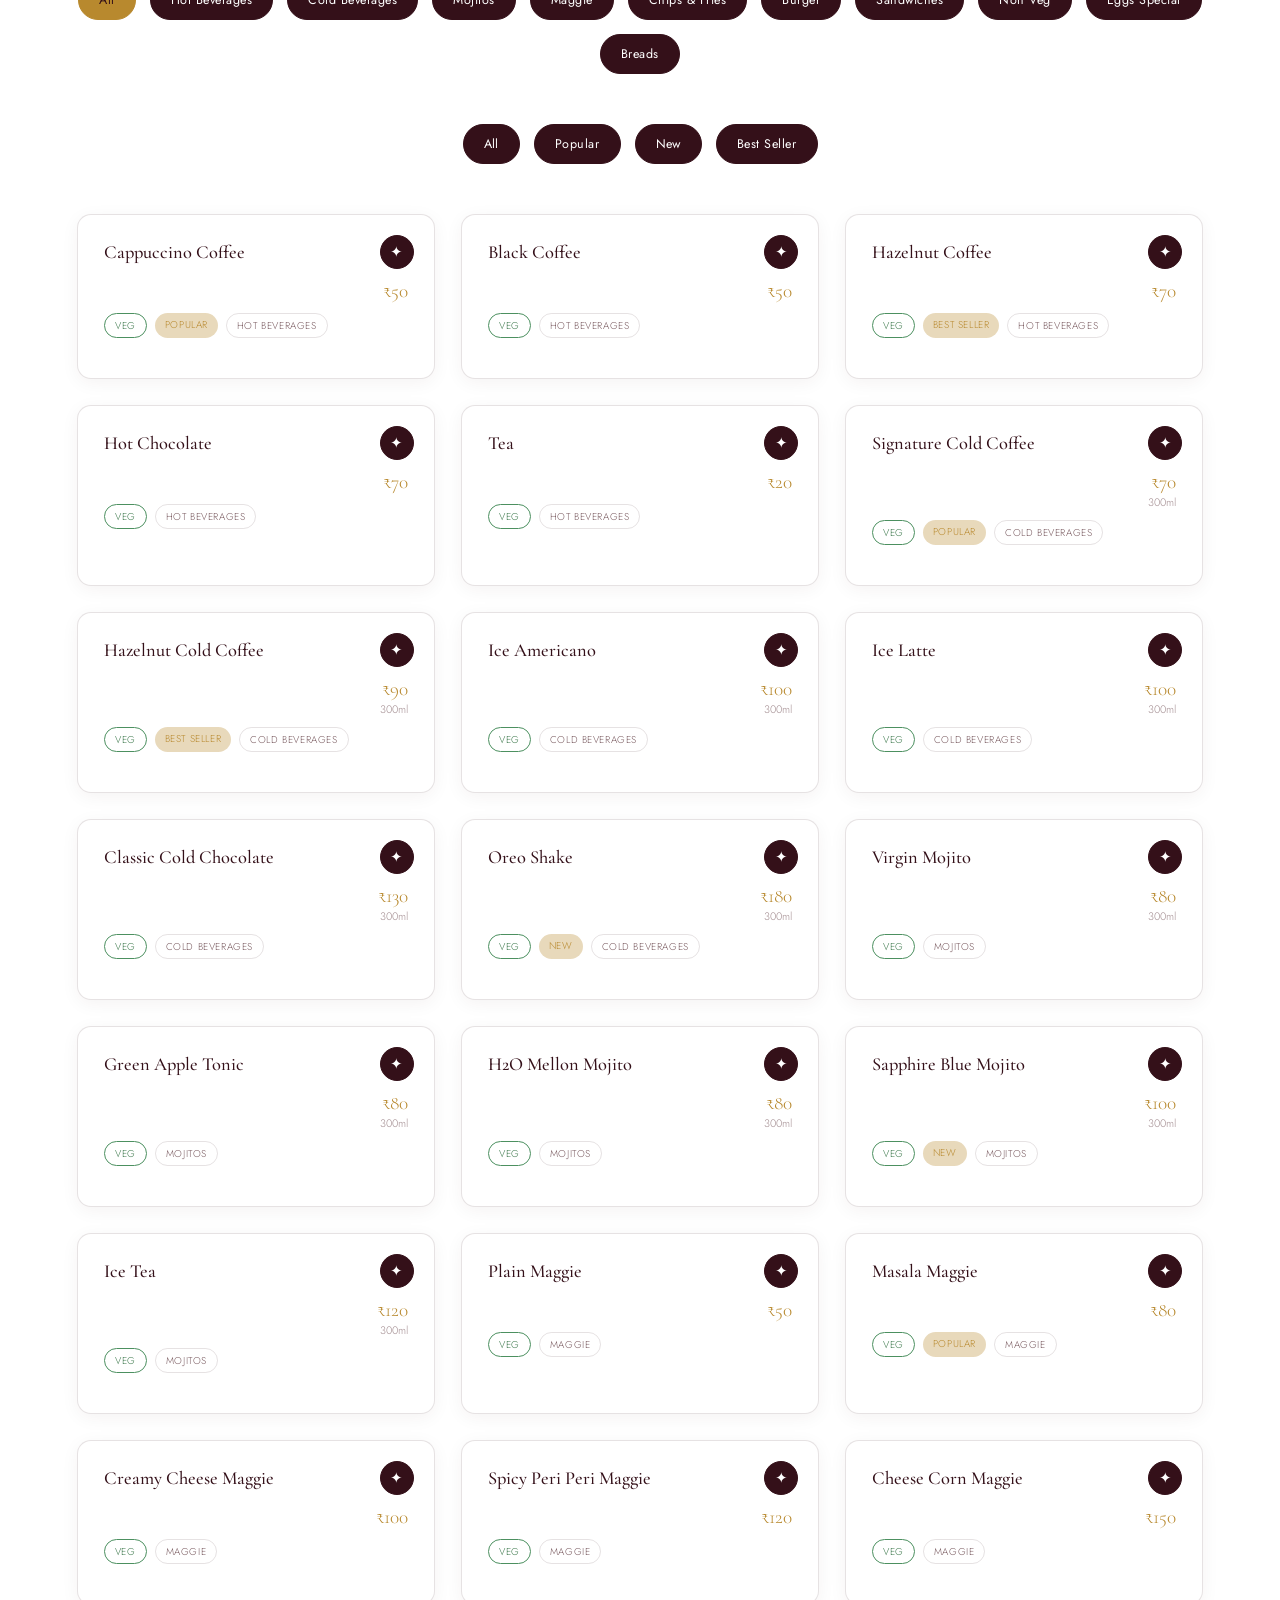
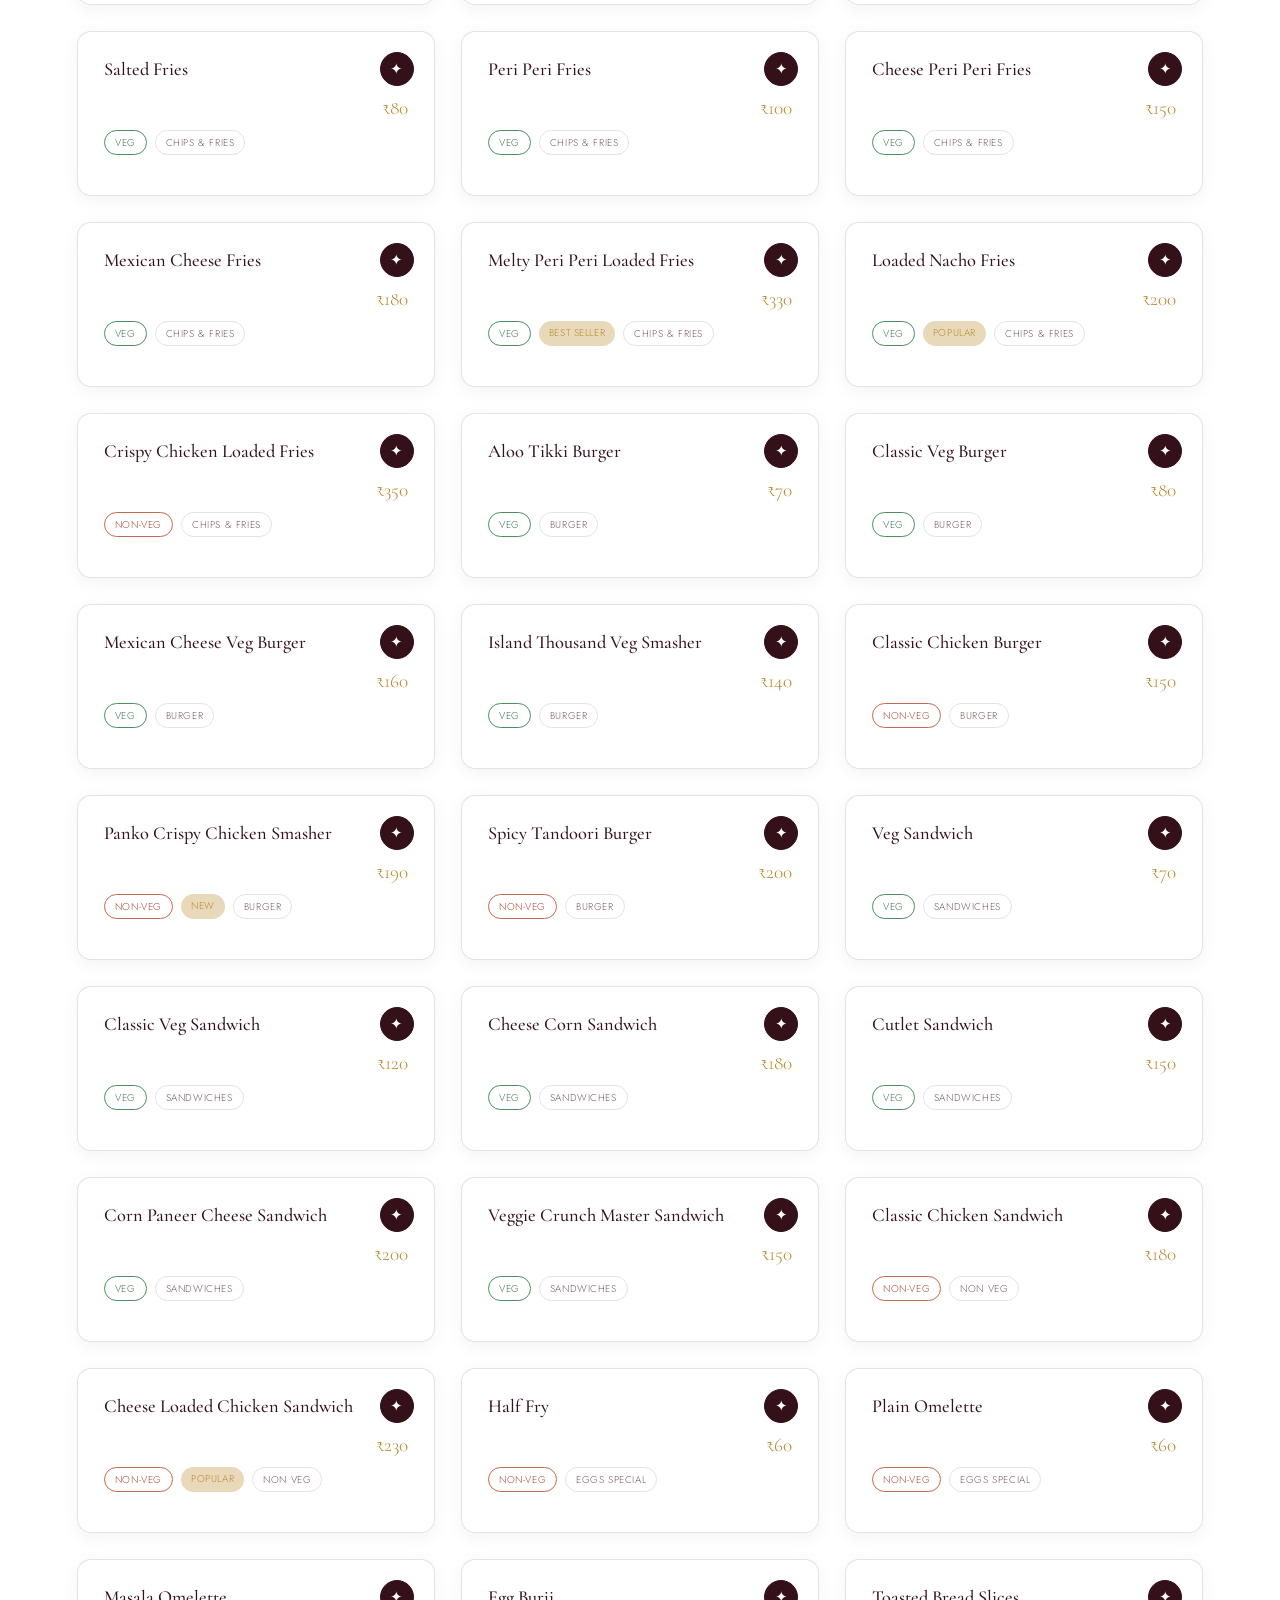
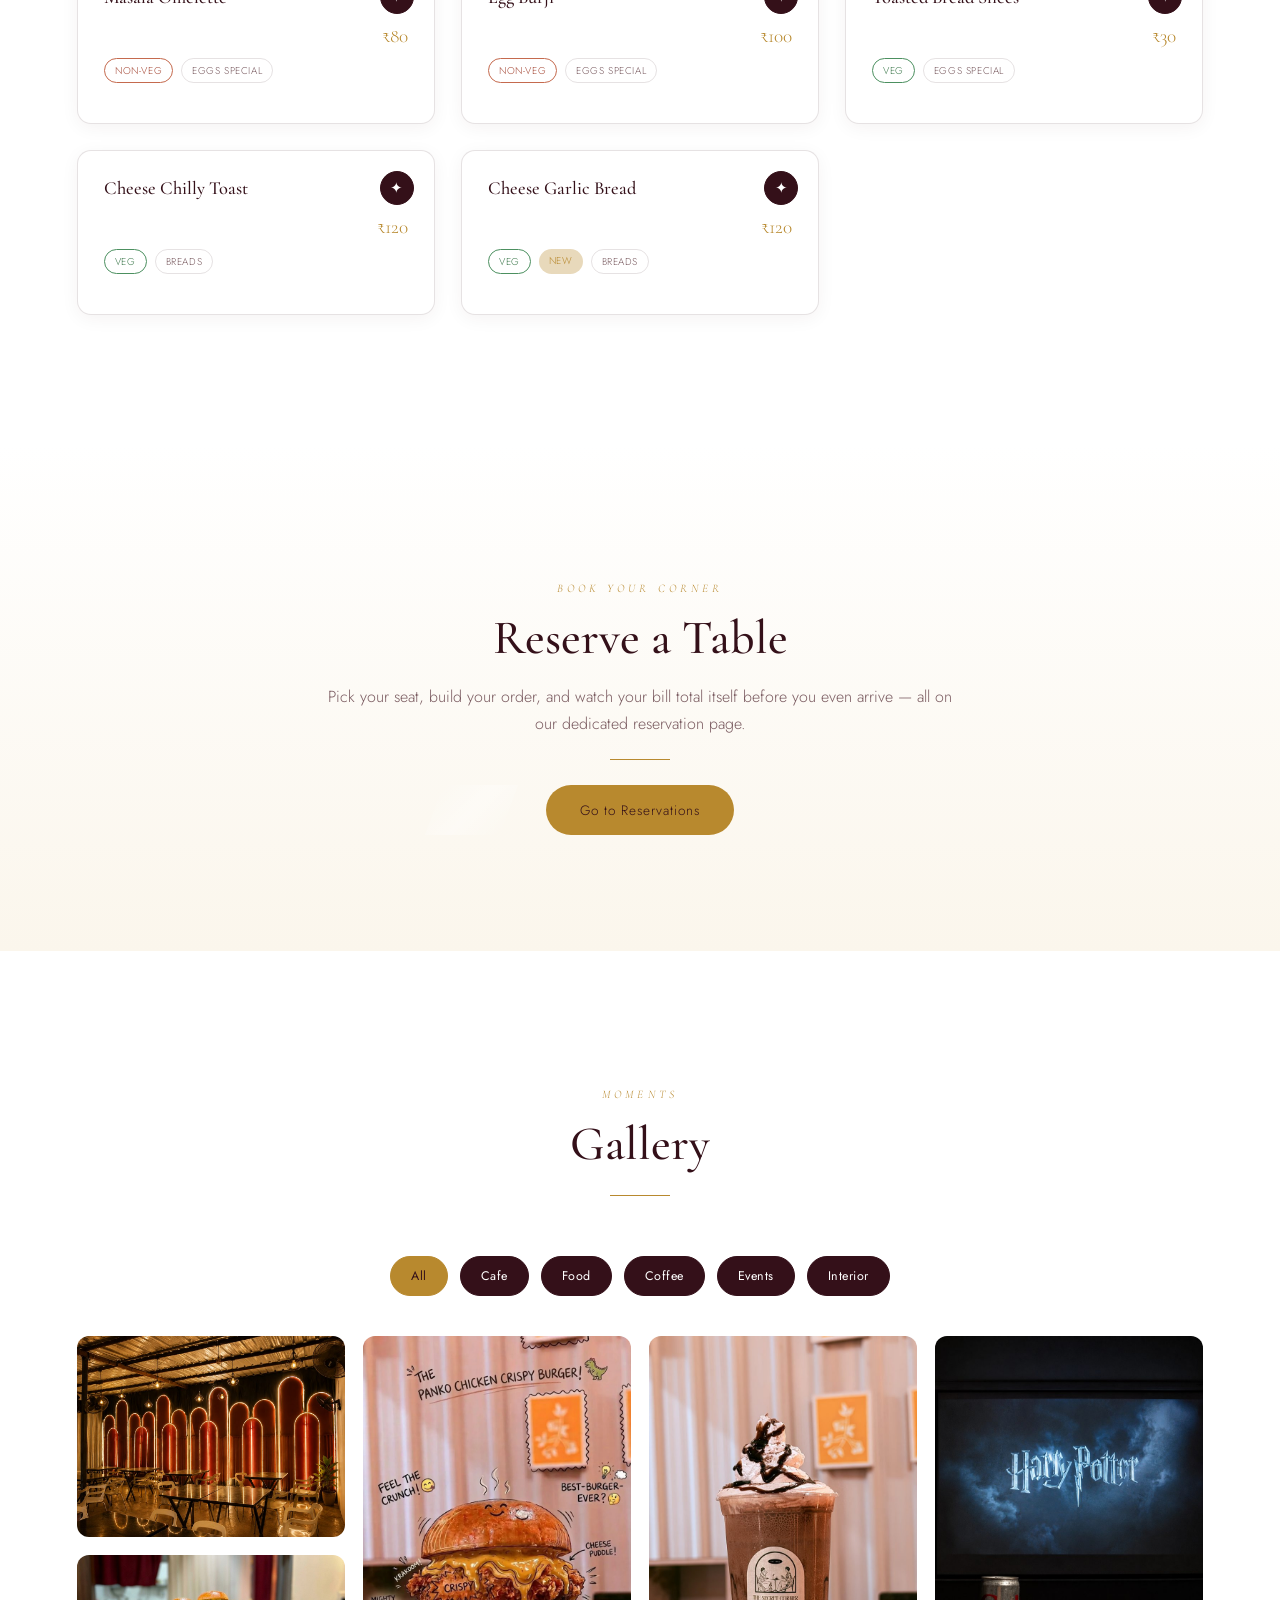
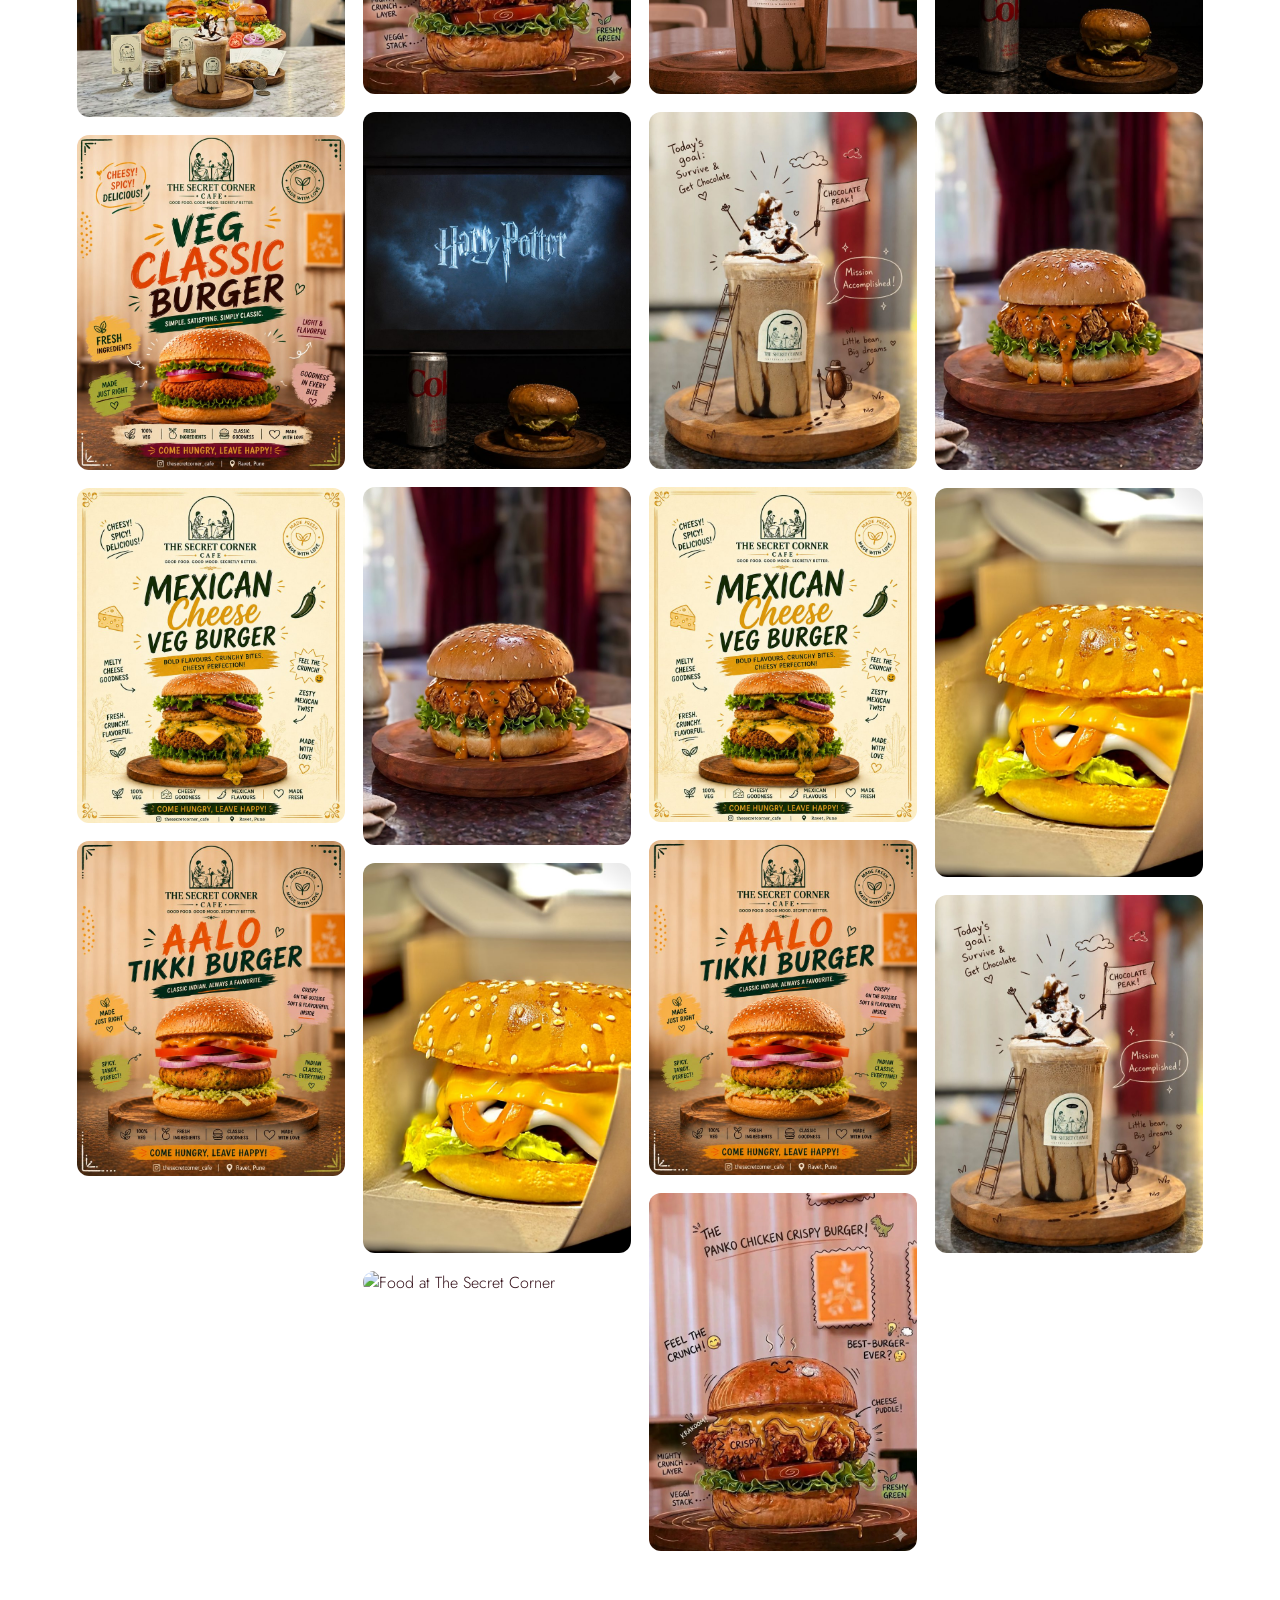
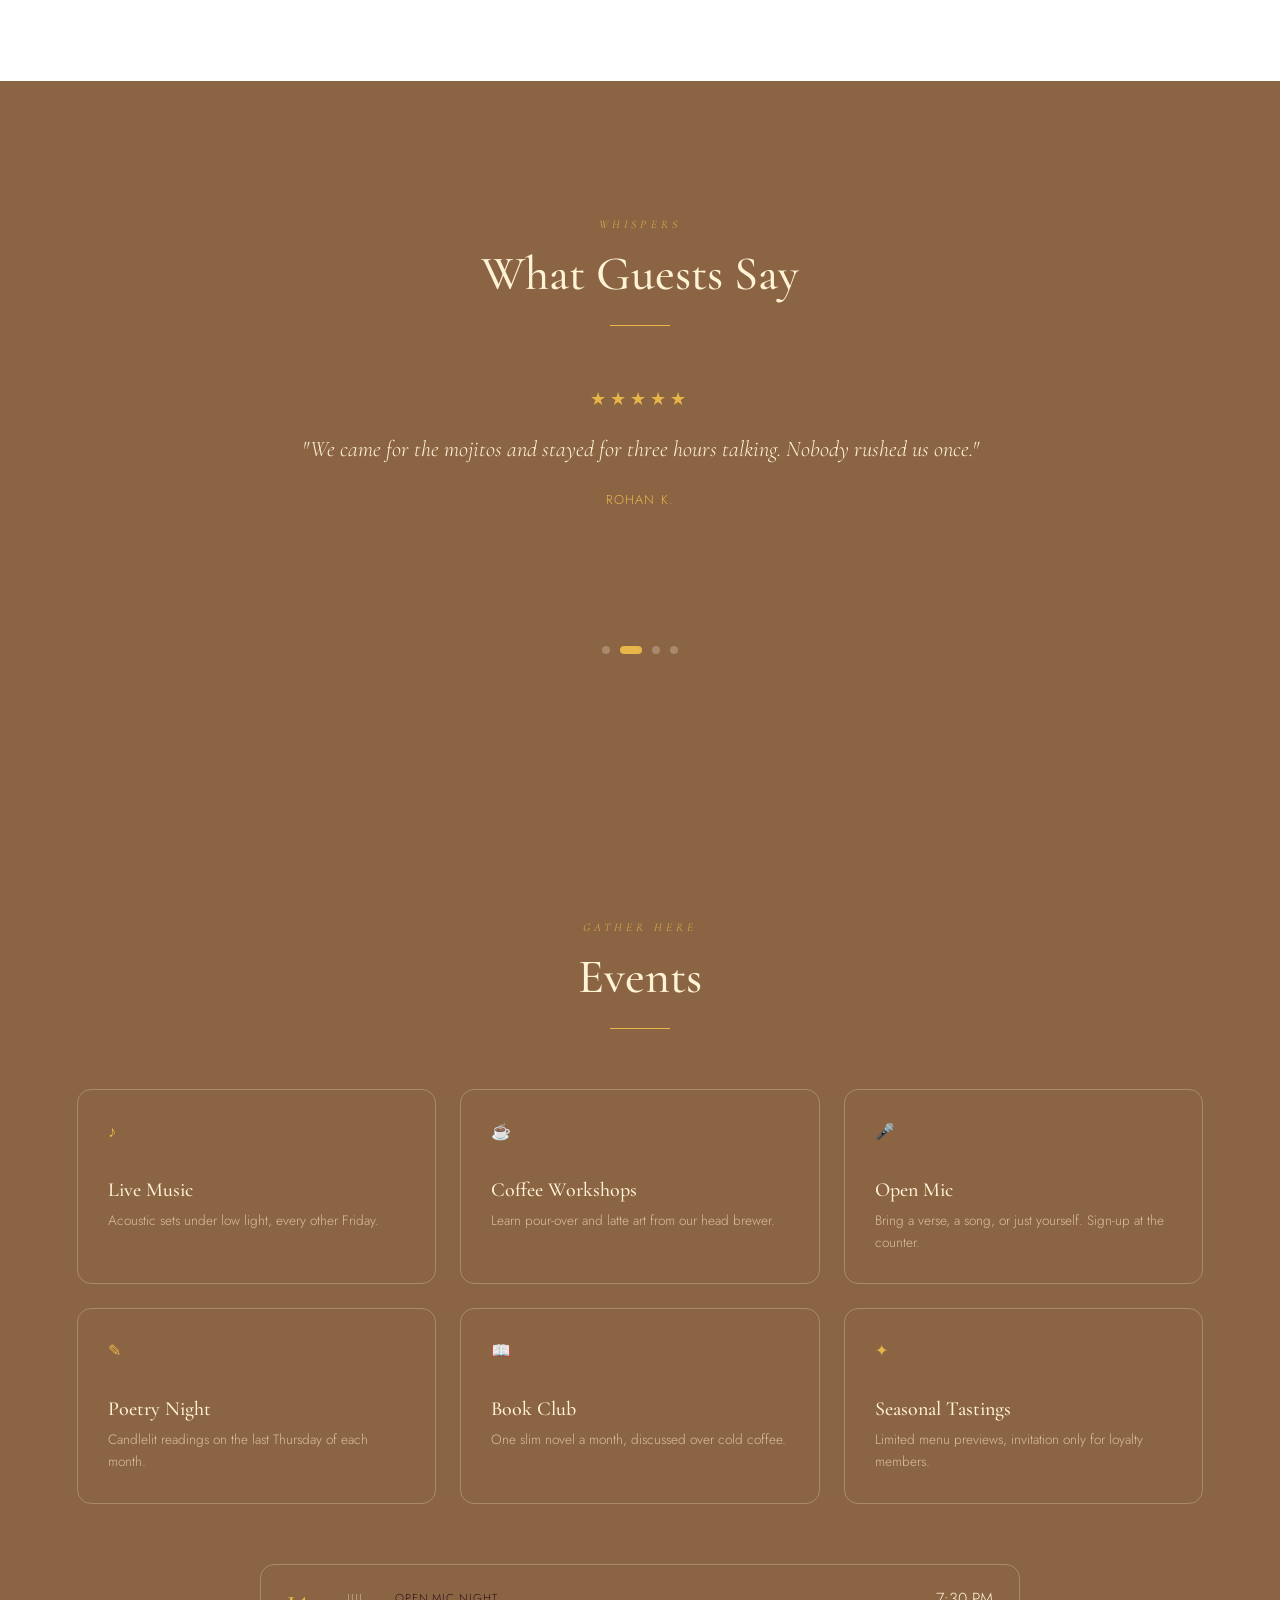
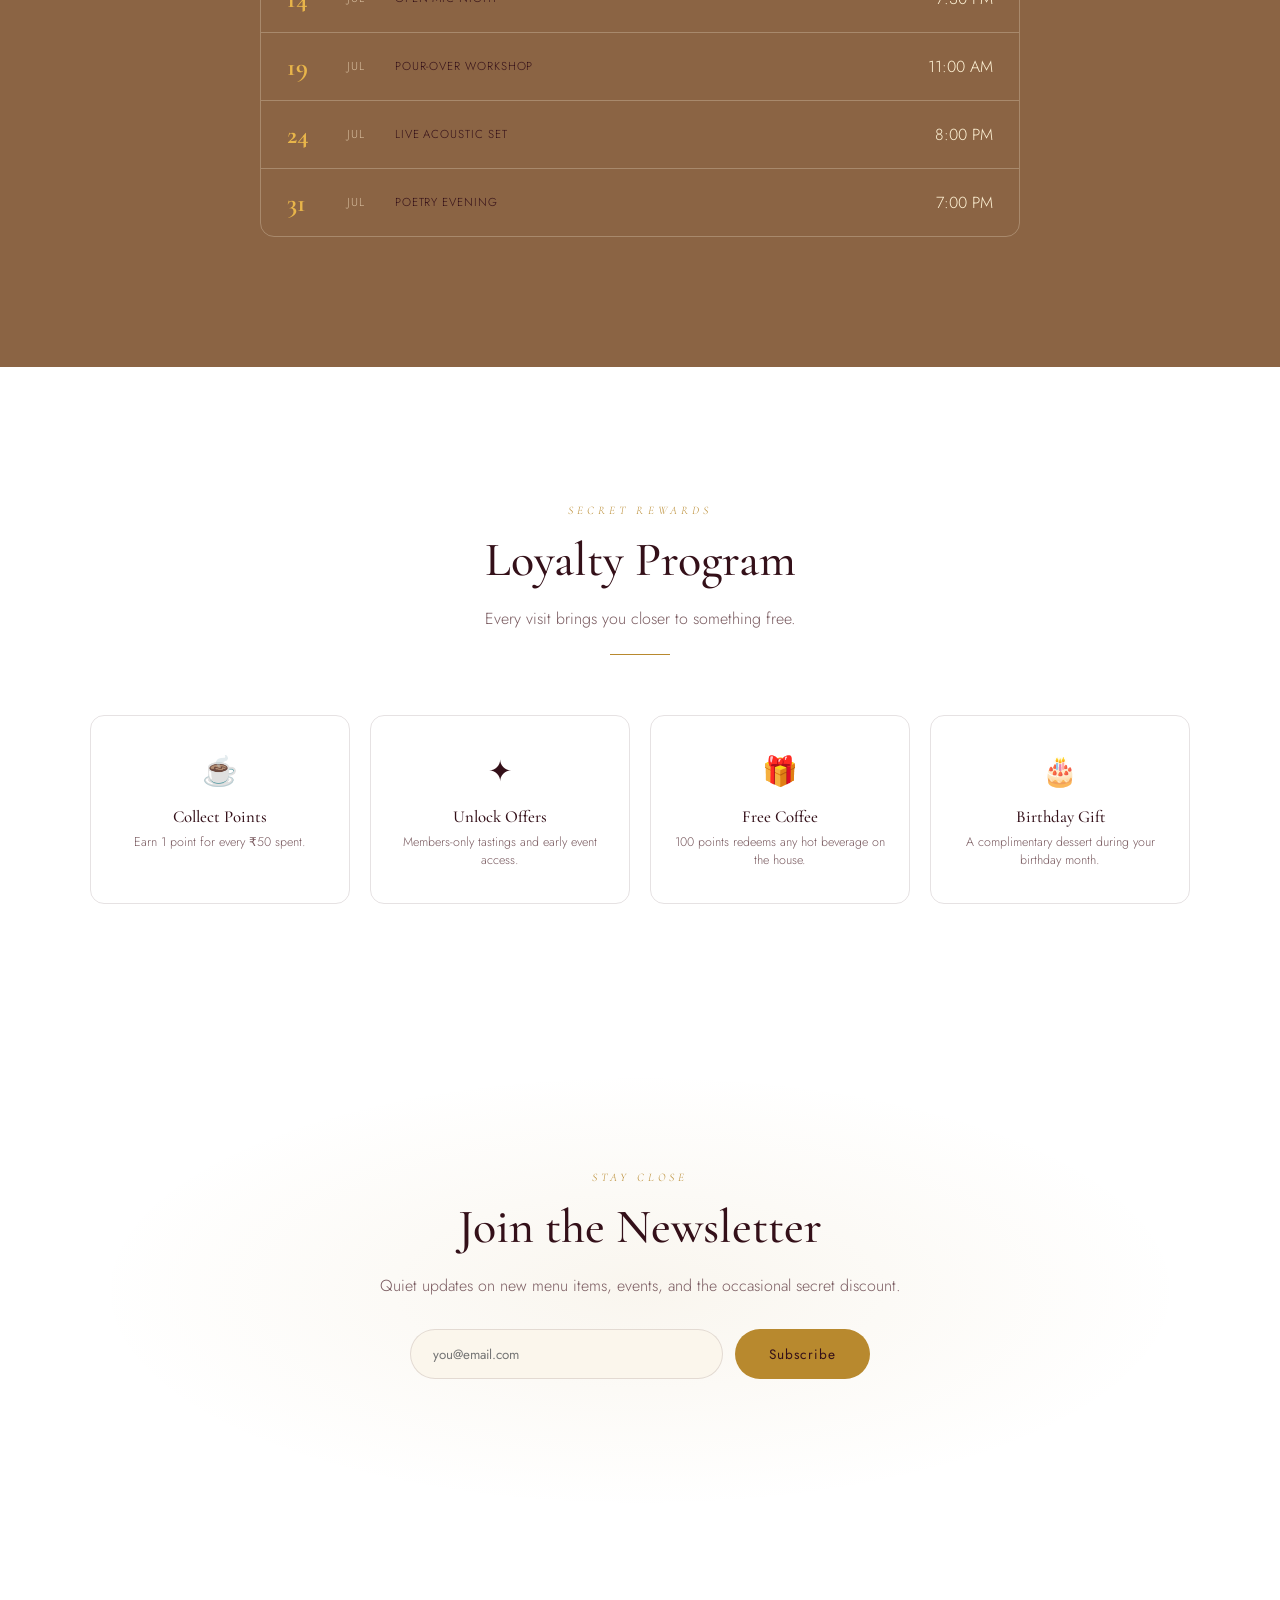
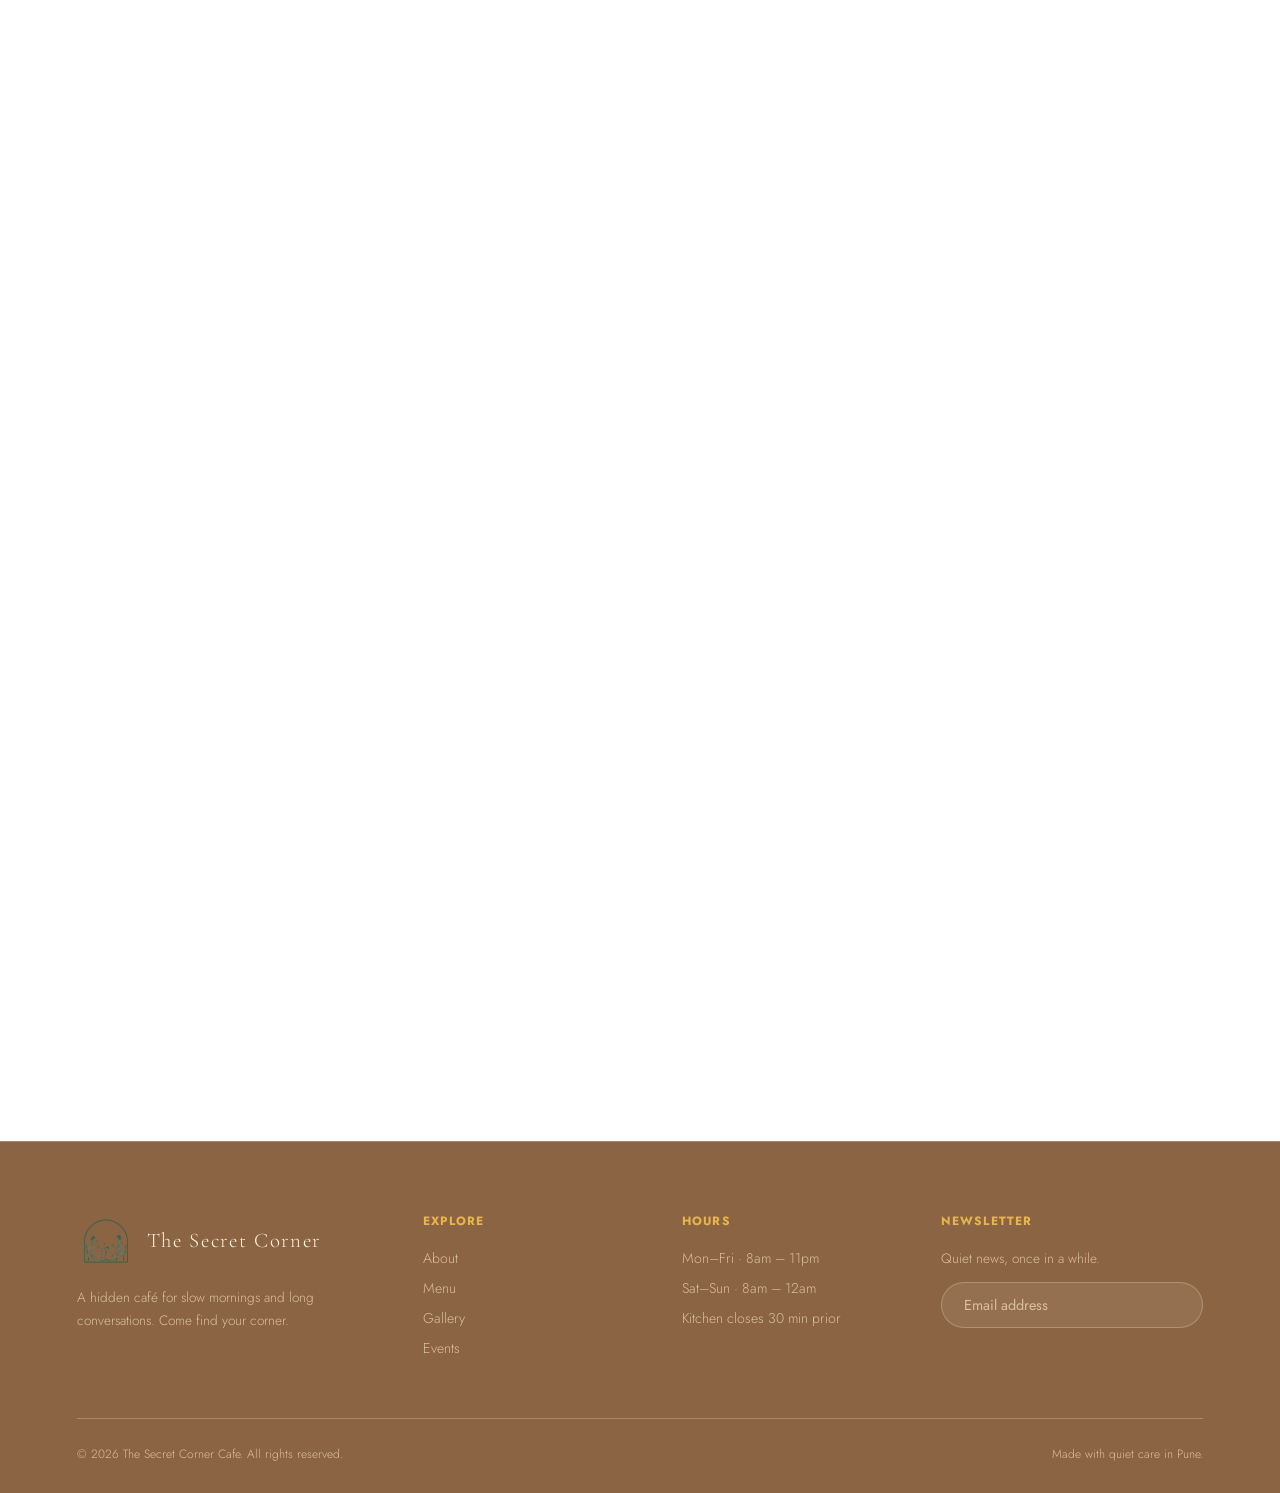
==== commit 3edb8638: "Update index.html" ====
--- a/index.html
+++ b/index.html
@@ -232,13 +232,12 @@
   <div class="contact-grid">
     <div class="contact-info reveal">
       <div><div><b>Address</b><p>Shinde Vasti, Society, Jijamata Complex Rd, behind Avencia Plaza, Mauli Park, Ganesh Nagar, Ravet, Pimpri-Chinchwad, Maharashtra 412101</p></div></div>
-      <div><div><b>Phone</b><p>+91 98765 43210</p></div></div>
+      <div><div><b>Phone</b><p>+91 95450 82787</p></div></div>
       <div><div><b>Email</b><p>thesecretcorner2026@gmail.com</p></div></div>
       <div><div><b>Opening Hours</b><p>Mon–Sun · 8:00 AM – 11:00 PM</p></div></div>
       <div class="socials">
-        <a href="#" aria-label="Instagram">IG</a>
-        <a href="#" aria-label="Facebook">FB</a>
-        <a href="#" aria-label="WhatsApp">WA</a>
+        <a href="https://www.instagram.com/thesecretcorner_cafe?igsi=MTBuNWZobnhnd3Axaw==" target="_blank" aria-label="Instagram">IG</a>
+        <a href="https://wa.me/919545082787" target="_blank" aria-label="WhatsApp">WA</a>
       </div>
       <form class="contact-form" id="contactForm" style="margin-top:30px">
         <div class="form-row">
@@ -298,9 +297,8 @@
 </footer>
 
 <!-- FLOATING UI -->
-<a href="https://wa.me/919876543210" target="_blank" class="whatsapp-fab" aria-label="Chat on WhatsApp">☎</a>
+<a href="https://wa.me/919545082787" target="_blank" class="whatsapp-fab" aria-label="Chat on WhatsApp">☎</a>
 <button class="scrolltop-fab" id="scrollTop" aria-label="Scroll to top">↑</button>
-<div class="ambient-toggle"><input type="checkbox" id="ambientToggle"><span>Café ambience</span></div>
 
 <script src="https://cdn.jsdelivr.net/npm/@supabase/supabase-js@2/dist/umd/supabase.js"></script>
 <script>
@@ -586,12 +584,6 @@
   alert('Thank you — your message has been noted. (Connect a mail service in the code to deliver it live.)');
   e.target.reset();
 });
-
-/* ---------------- AMBIENT AUDIO TOGGLE (silent placeholder) ---------------- */
-document.getElementById('ambientToggle').addEventListener('change',function(){
-  // Placeholder: attach a real <audio> source of café ambience to enable sound.
-  this.nextElementSibling.textContent = this.checked ? 'Ambience on' : 'Café ambience';
-});
 </script>
 </body>
 </html>
